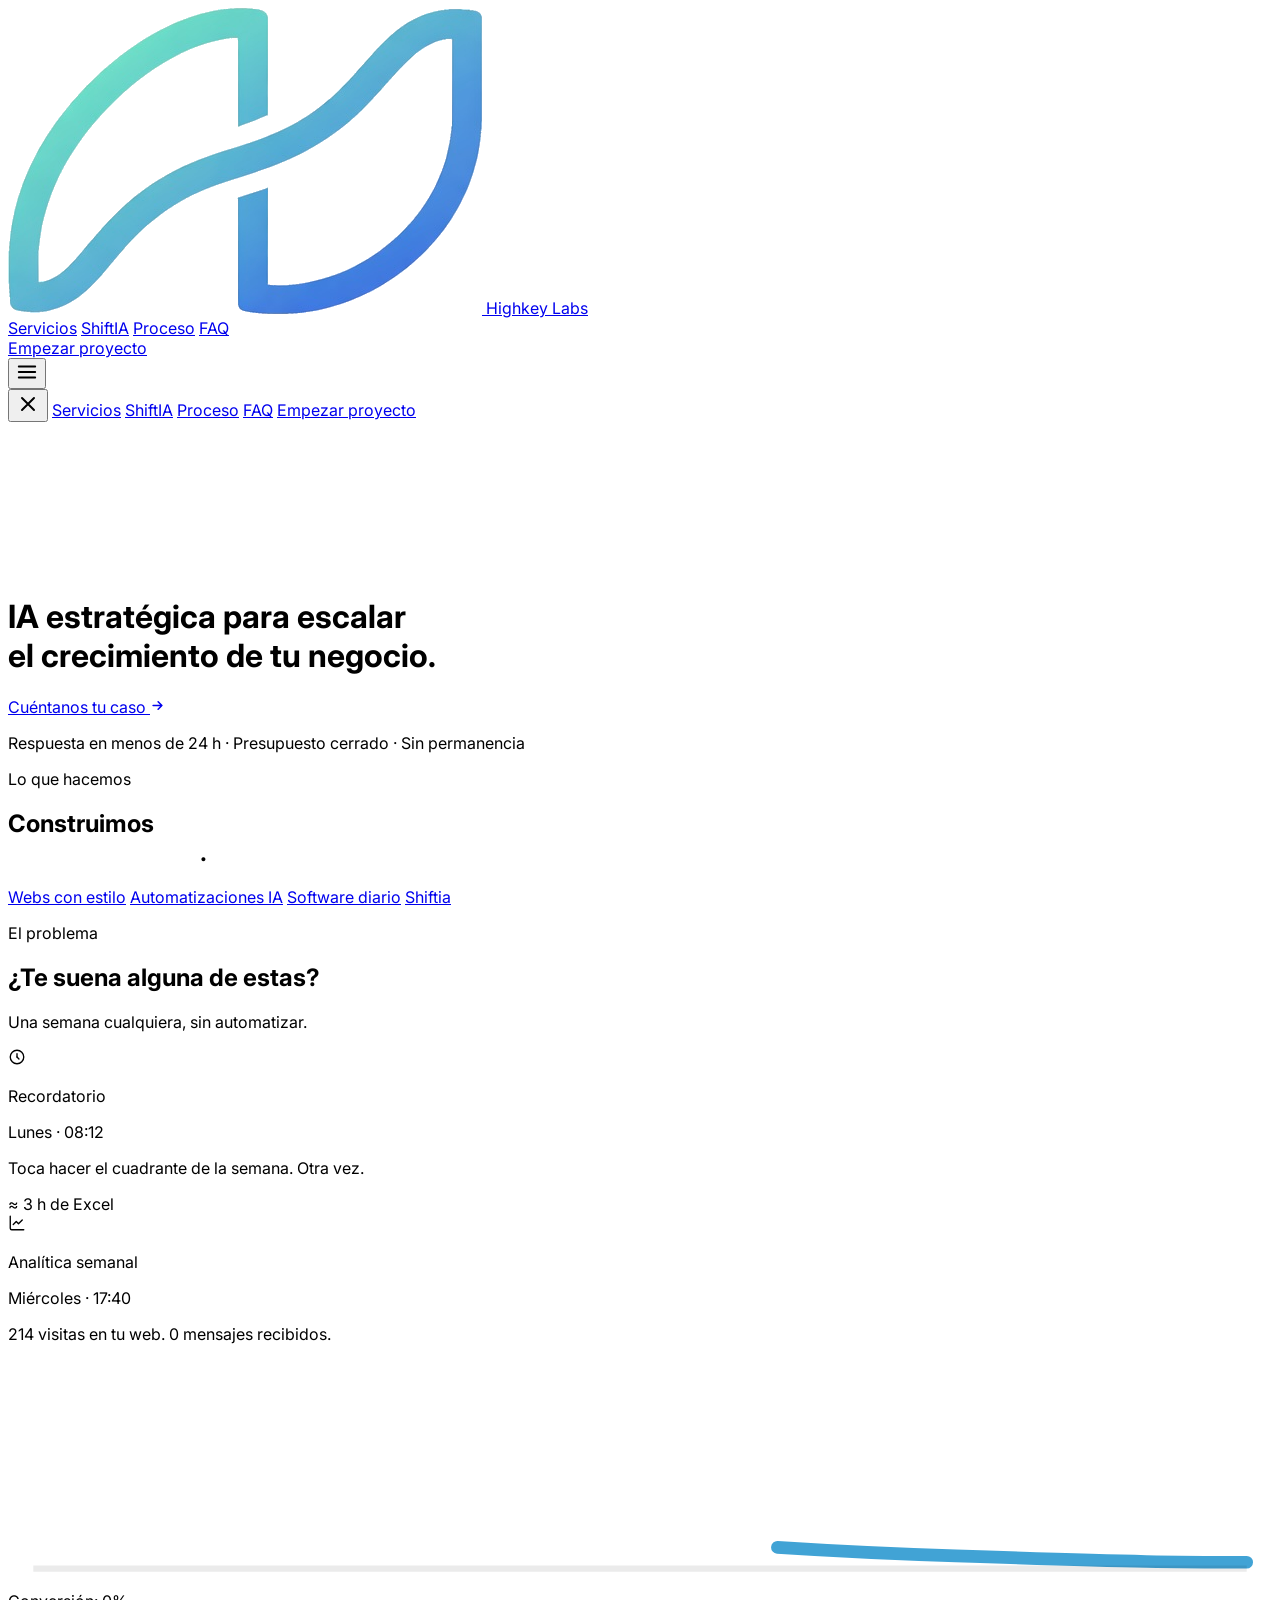
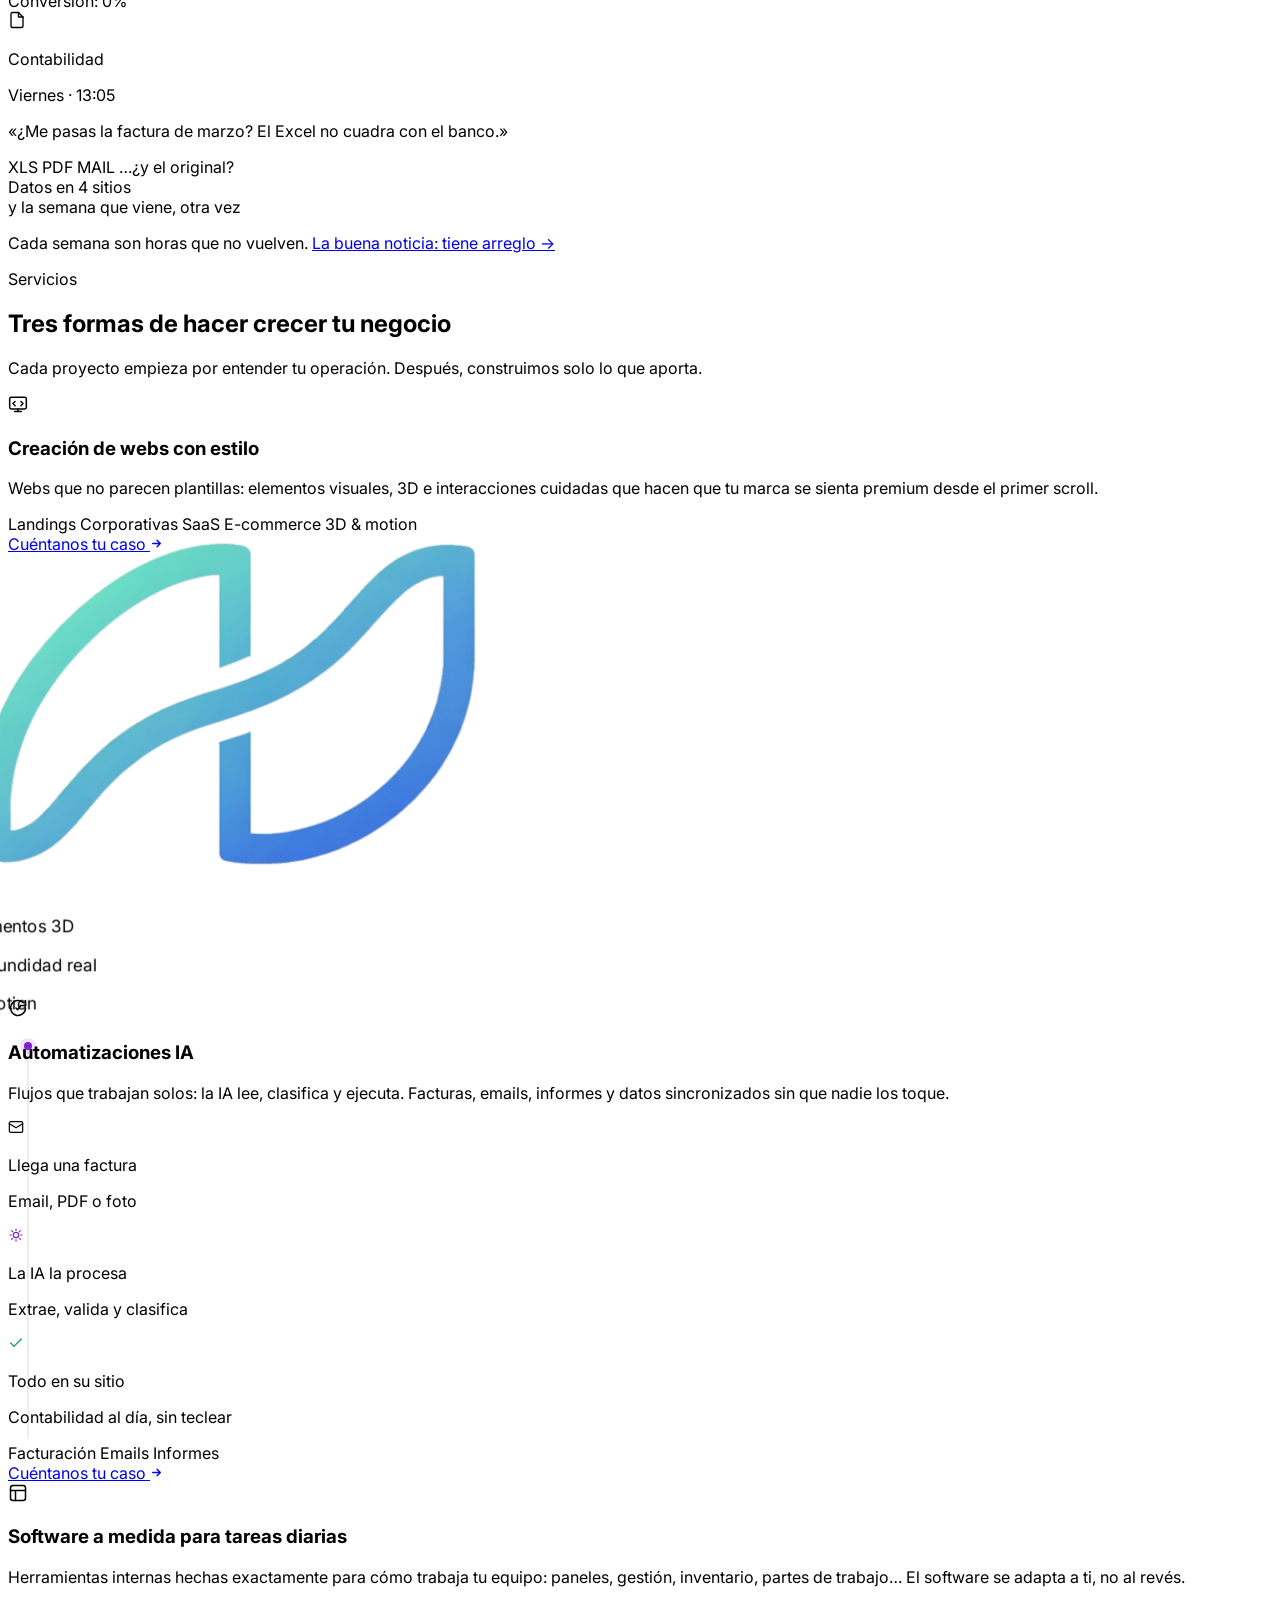
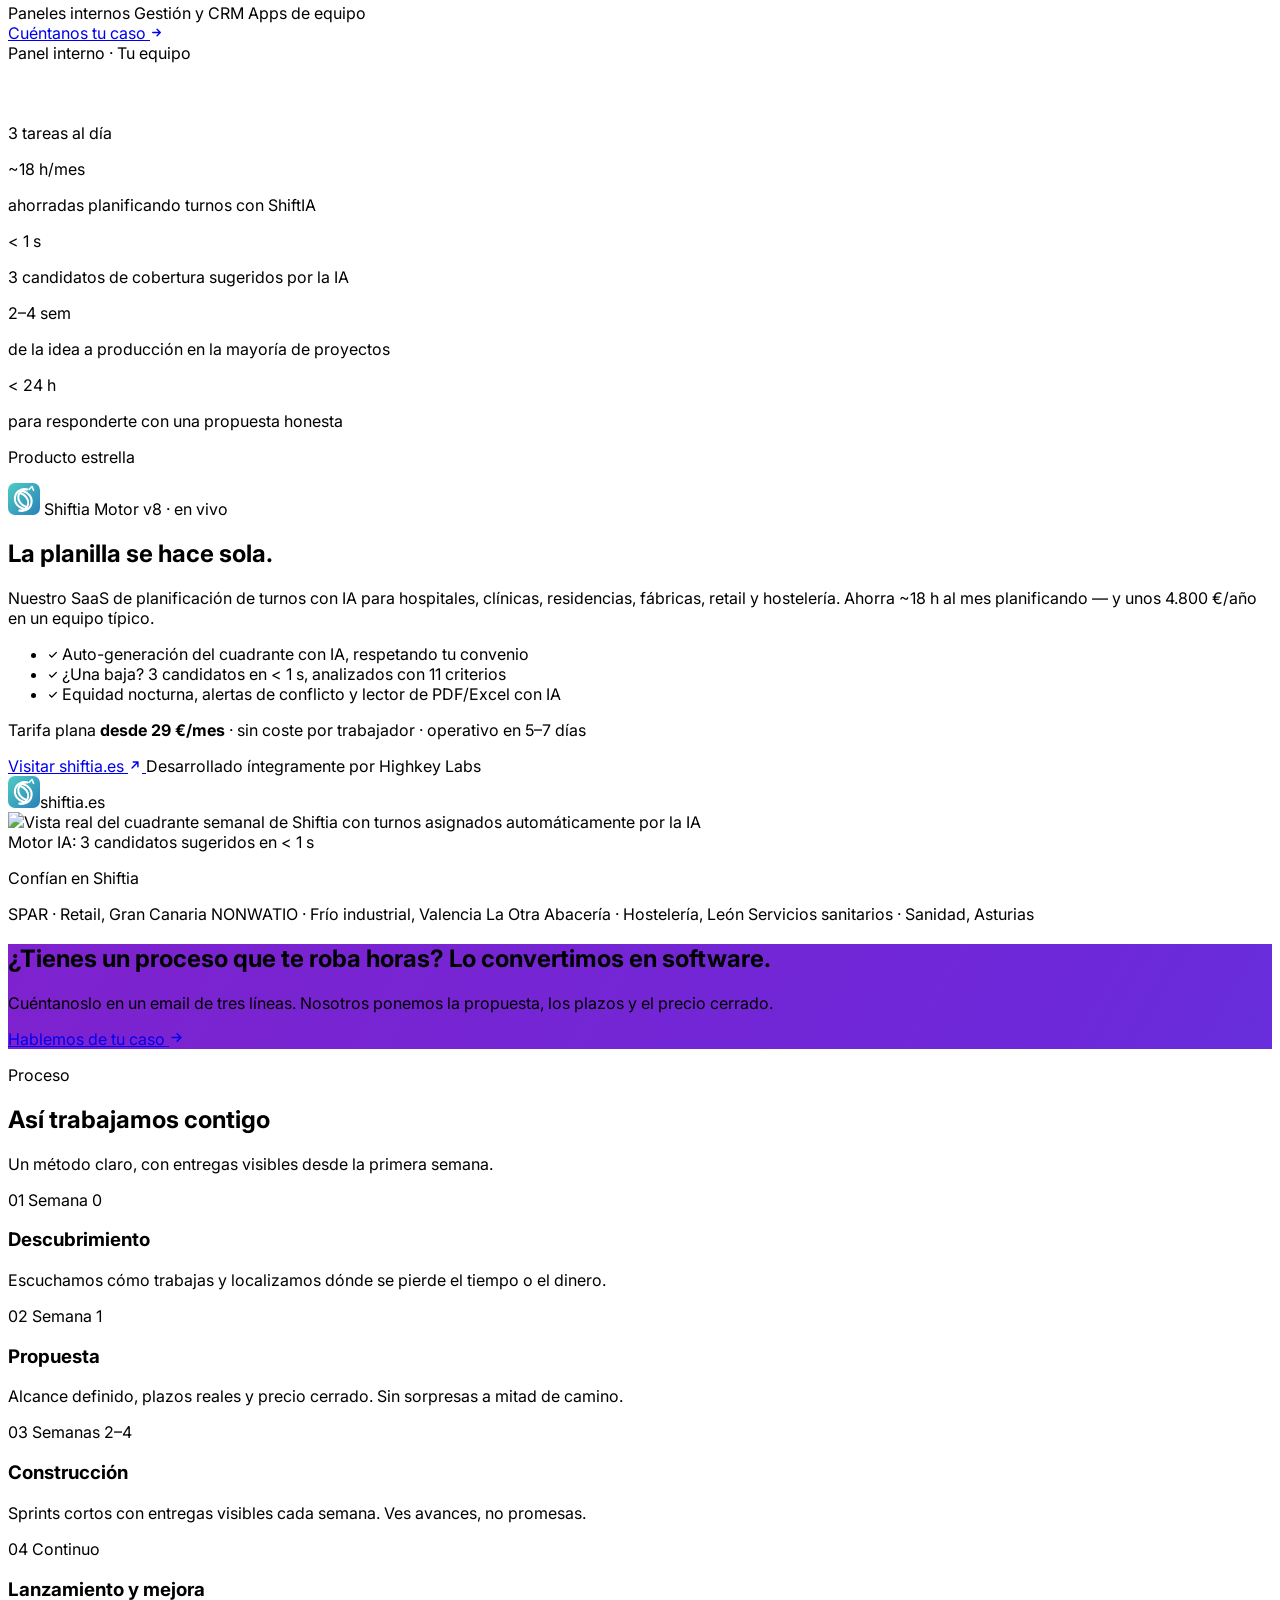
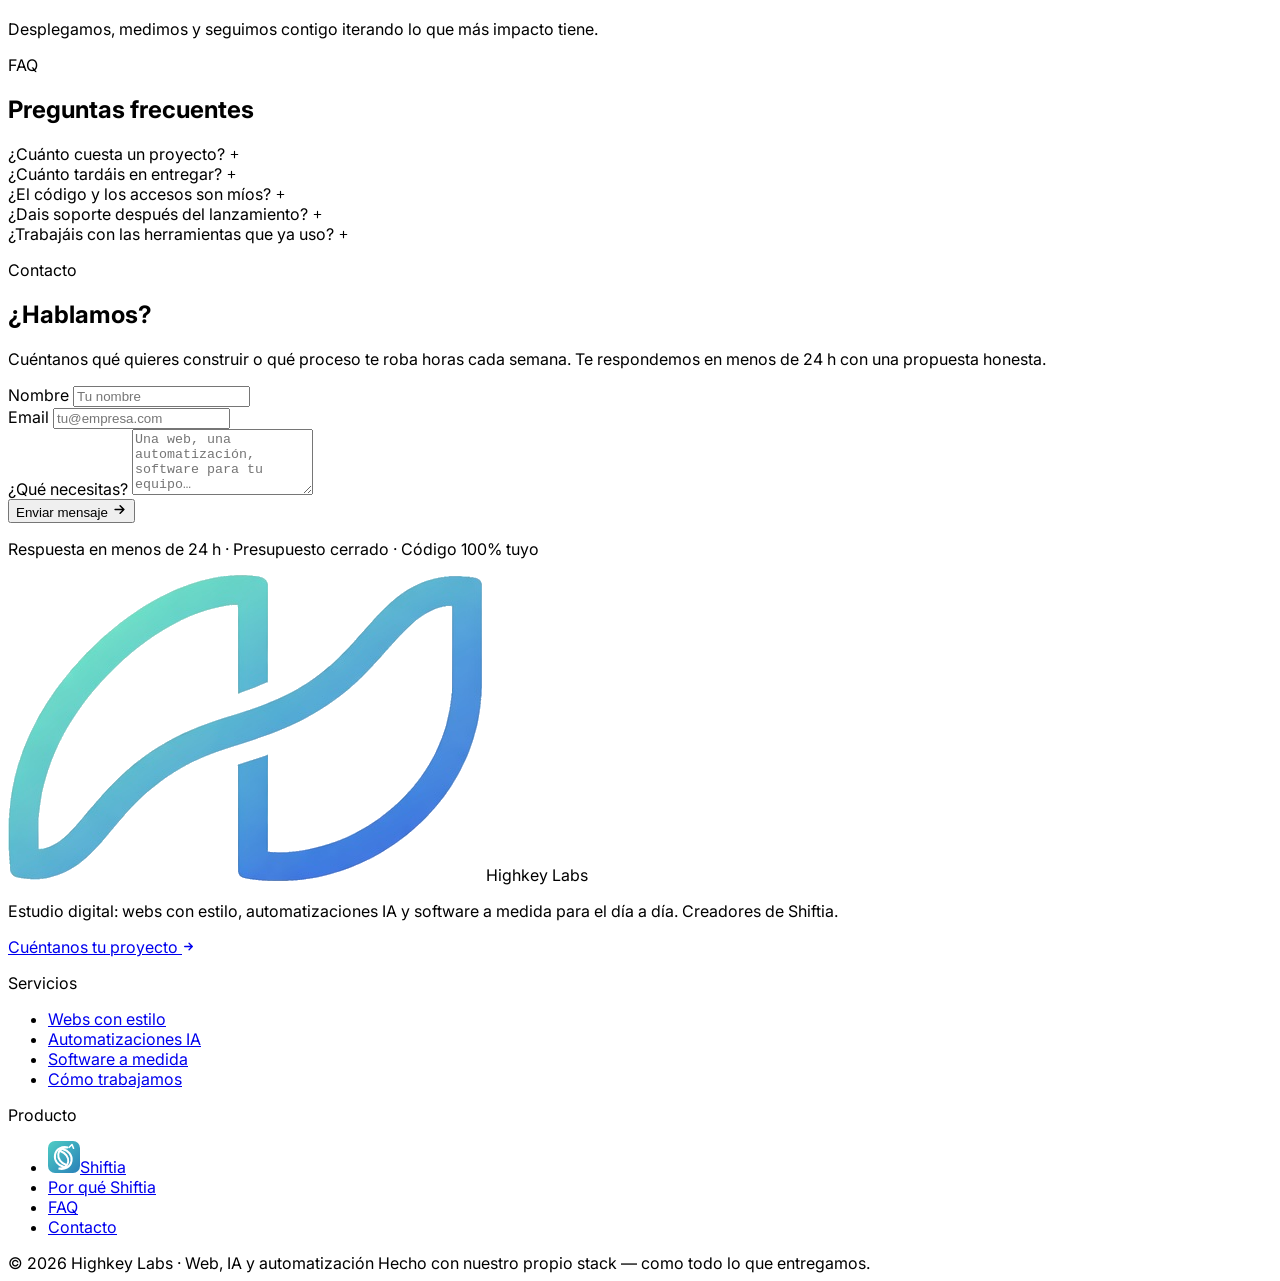
==== index.html @ 14f5a527 "Web Highkey Labs v1 — landing + deploy Railway" ====
<!DOCTYPE html>
<html lang="es" class="scroll-smooth">
<head>
<meta charset="UTF-8">
<meta name="viewport" content="width=device-width, initial-scale=1.0">
<title>Highkey Labs — IA estratégica para escalar tu negocio</title>
<meta name="description" content="Highkey Labs construye webs a medida, soluciones de IA y automatizaciones. Creadores de ShiftIA, planificación de turnos con IA.">
<meta property="og:title" content="Highkey Labs — IA estratégica para escalar tu negocio">
<meta property="og:description" content="Webs a medida, soluciones de IA y automatizaciones que devuelven horas a tu equipo. Creadores de ShiftIA.">
<meta property="og:type" content="website">
<meta property="og:locale" content="es_ES">
<link rel="icon" type="image/png" href="logo.png">
<link rel="preconnect" href="https://fonts.googleapis.com">
<link rel="preconnect" href="https://fonts.gstatic.com" crossorigin>
<link href="https://fonts.googleapis.com/css2?family=Inter:wght@300;400;500;600;700&display=swap" rel="stylesheet">
<script src="https://cdn.tailwindcss.com"></script>
<style>
body { font-family: 'Inter', sans-serif; }

/* Fase 4 — animaciones de carga */
@keyframes fadeUp {
  from { opacity: 0; transform: translateY(20px); }
  to { opacity: 1; transform: translateY(0); }
}
.animate-on-load {
  animation: fadeUp 0.8s cubic-bezier(0.16, 1, 0.3, 1) forwards;
  opacity: 0;
  transform: translateY(20px);
}
.delay-100 { animation-delay: 100ms; }
.delay-200 { animation-delay: 200ms; }
.delay-300 { animation-delay: 300ms; }
.delay-400 { animation-delay: 400ms; }
.delay-500 { animation-delay: 500ms; }
.delay-600 { animation-delay: 600ms; }

/* Reveal on scroll para secciones inferiores */
.reveal {
  opacity: 0;
  transform: translateY(20px);
  transition: opacity 0.7s cubic-bezier(0.16, 1, 0.3, 1), transform 0.7s cubic-bezier(0.16, 1, 0.3, 1);
}
.reveal.visible { opacity: 1; transform: translateY(0); }
.rd-1 { transition-delay: 90ms; }
.rd-2 { transition-delay: 180ms; }
.rd-3 { transition-delay: 270ms; }

/* Nav fija: fondo al hacer scroll */
#topNav { transition: background-color .3s ease, padding .3s ease, box-shadow .3s ease, backdrop-filter .3s ease; }
#topNav.nav-scrolled {
  background: rgba(238,238,238,0.86);
  backdrop-filter: blur(12px);
  -webkit-backdrop-filter: blur(12px);
  padding-top: 14px;
  padding-bottom: 14px;
  box-shadow: 0 1px 0 rgba(0,0,0,0.06);
}

/* Sección de dolores: escena viva */
.reveal.spring { transform: translateY(28px) scale(0.96); transition-timing-function: cubic-bezier(0.34, 1.56, 0.64, 1); }
.reveal.spring.visible { transform: none; }
.clock-hand { transform-box: fill-box; transform-origin: 50% 100%; animation: clockHand 6s linear infinite; }
@keyframes clockHand { to { transform: rotate(360deg); } }
.chart-line { stroke-dasharray: 120; stroke-dashoffset: 120; animation: chartDraw 4s ease-out infinite; }
@keyframes chartDraw { 0% { stroke-dashoffset: 120; } 55% { stroke-dashoffset: 0; } 100% { stroke-dashoffset: 0; } }
.doc-wobble { animation: wobble 2.6s ease-in-out infinite; }
.doc-wobble.d2 { animation-duration: 3.2s; animation-delay: .4s; }
.doc-wobble.d3 { animation-duration: 2.9s; animation-delay: .8s; }
@keyframes wobble { 0%, 100% { transform: rotate(-4deg) translateY(0); } 50% { transform: rotate(4deg) translateY(-2px); } }
.typing-dot { animation: dotBounce 1.3s ease-in-out infinite; }
.typing-dot.t2 { animation-delay: .15s; }
.typing-dot.t3 { animation-delay: .3s; }
@keyframes dotBounce { 0%, 60%, 100% { transform: translateY(0); opacity: .35; } 30% { transform: translateY(-4px); opacity: 1; } }

/* Barra de progreso de scroll */
#progressBar {
  position: fixed; top: 0; left: 0; right: 0; height: 3px; z-index: 60;
  background: linear-gradient(90deg, #7e22ce, #6366f1);
  transform-origin: left; transform: scaleX(0);
}

/* Palabra rotatoria del strip de oferta */
.rot-word {
  display: inline-block;
  background: linear-gradient(100deg, #7e22ce, #6366f1);
  -webkit-background-clip: text; background-clip: text; color: transparent;
  transition: transform .35s cubic-bezier(0.16, 1, 0.3, 1), opacity .35s ease;
}
.rot-word.out { transform: translateY(14px); opacity: 0; }

/* Glow que sigue al cursor en el hero */
#heroGlow {
  position: absolute; width: 480px; height: 480px; border-radius: 9999px;
  background: radial-gradient(circle, rgba(126,34,206,0.12), transparent 60%);
  pointer-events: none; filter: blur(40px);
  transform: translate(-50%, -50%); left: 50%; top: 40%;
  transition: opacity .4s ease; opacity: 0;
}

/* Borde glow en hover para tarjetas bento */
.glow-card { position: relative; }
.glow-card::before {
  content: ""; position: absolute; inset: -1px; border-radius: inherit; padding: 1px;
  background: linear-gradient(135deg, rgba(126,34,206,0.5), transparent 38%, transparent 62%, rgba(99,102,241,0.5));
  -webkit-mask: linear-gradient(#fff 0 0) content-box, linear-gradient(#fff 0 0);
  -webkit-mask-composite: xor; mask-composite: exclude;
  opacity: 0; transition: opacity .4s ease; pointer-events: none;
}
.glow-card:hover::before { opacity: 1; }

/* Banda CTA con gradiente animado */
.grad-band {
  background: linear-gradient(120deg, #7e22ce, #6d28d9, #4f46e5, #7e22ce);
  background-size: 250% 250%;
  animation: gradShift 9s ease infinite;
}
@keyframes gradShift {
  0% { background-position: 0% 50%; }
  50% { background-position: 100% 50%; }
  100% { background-position: 0% 50%; }
}

/* Mockup 3D con tilt (servicio webs) */
.tilt { perspective: 900px; }
.tilt-inner {
  transform-style: preserve-3d;
  transition: transform .3s cubic-bezier(0.16, 1, 0.3, 1);
  will-change: transform;
}
.tz-20 { transform: translateZ(20px); }
.tz-40 { transform: translateZ(40px); }
.tz-60 { transform: translateZ(60px); }

/* Flujo de automatización animado */
.flow-rail { position: absolute; left: 19px; top: 44px; bottom: 44px; width: 2px; background: rgba(0,0,0,0.07); }
.flow-dot {
  position: absolute; left: -3px; width: 8px; height: 8px; border-radius: 9999px;
  background: #7e22ce; box-shadow: 0 0 0 4px rgba(126,34,206,0.12);
  animation: flowMove 3.2s cubic-bezier(0.4, 0, 0.2, 1) infinite;
}
@keyframes flowMove {
  0% { top: 0; opacity: 0; }
  12% { opacity: 1; }
  88% { opacity: 1; }
  100% { top: calc(100% - 8px); opacity: 0; }
}

/* Ticks animados de la mini-app (software a medida) */
@keyframes tickPop {
  0%, 55% { transform: scale(0); opacity: 0; }
  70% { transform: scale(1.25); opacity: 1; }
  85%, 100% { transform: scale(1); opacity: 1; }
}
.tick-anim { animation: tickPop 4s ease infinite; }
.tick-anim.t2 { animation-delay: .9s; }
.tick-anim.t3 { animation-delay: 1.8s; }

/* FAQ */
summary { list-style: none; cursor: pointer; }
summary::-webkit-details-marker { display: none; }
details[open] .faq-icon { transform: rotate(45deg); }
.faq-icon { transition: transform .3s cubic-bezier(0.16, 1, 0.3, 1); }

@media (prefers-reduced-motion: reduce) {
  .animate-on-load { animation: none; opacity: 1; transform: none; }
  .reveal { opacity: 1; transform: none; transition: none; }
  .clock-hand, .chart-line, .doc-wobble, .typing-dot { animation: none; }
  .chart-line { stroke-dashoffset: 0; }
  .flow-dot { animation: none; opacity: 0; }
  .tick-anim { animation: none; transform: scale(1); opacity: 1; }
  .tilt-inner { transform: none !important; }
  .grad-band { animation: none; }
  .rot-word { transition: none; }
  #heroGlow { display: none; }
  html { scroll-behavior: auto; }
}
</style>
<noscript><style>.animate-on-load, .reveal { opacity: 1; transform: none; animation: none; }</style></noscript>
</head>
<body class="bg-[#eeeeee] text-black antialiased">

<div id="progressBar" aria-hidden="true"></div>

<!-- ===== NAV FIJA ===== -->
<nav id="topNav" class="fixed top-0 left-0 right-0 z-50 pt-6 pb-4 px-6 lg:px-12 flex items-center justify-between animate-on-load delay-100" aria-label="Navegación principal">
  <a href="#" class="flex items-center gap-2.5" aria-label="Highkey Labs — inicio">
    <img src="logo.png" alt="Logo de Highkey Labs" class="h-7 w-auto">
    <span class="text-[15px] font-semibold tracking-tight">Highkey Labs</span>
  </a>
  <div class="hidden md:flex items-center gap-8">
    <a href="#servicios" class="text-[13px] font-medium tracking-wide text-black/70 hover:text-black transition-colors">Servicios</a>
    <a href="#shiftia" class="text-[13px] font-medium tracking-wide text-black/70 hover:text-black transition-colors">ShiftIA</a>
    <a href="#proceso" class="text-[13px] font-medium tracking-wide text-black/70 hover:text-black transition-colors">Proceso</a>
    <a href="#faq" class="text-[13px] font-medium tracking-wide text-black/70 hover:text-black transition-colors">FAQ</a>
  </div>
  <div class="hidden md:flex items-center">
    <a href="#contacto" class="bg-black text-white px-6 py-2.5 rounded-full text-[13px] font-semibold hover:bg-black/85 transition-colors">Empezar proyecto</a>
  </div>
  <button id="menuBtn" class="md:hidden p-2" aria-label="Abrir menú" aria-expanded="false">
    <svg width="22" height="22" viewBox="0 0 24 24" fill="none" stroke="currentColor" stroke-width="2" stroke-linecap="round" aria-hidden="true"><path d="M3 6h18M3 12h18M3 18h18"/></svg>
  </button>
</nav>

<!-- Menú móvil -->
<div id="mobileMenu" class="fixed inset-0 bg-[#eeeeee]/95 backdrop-blur-xl z-[100] hidden flex-col items-center justify-center gap-8">
  <button id="closeBtn" class="absolute top-6 right-6 p-2" aria-label="Cerrar menú">
    <svg width="24" height="24" viewBox="0 0 24 24" fill="none" stroke="currentColor" stroke-width="2" stroke-linecap="round" aria-hidden="true"><path d="M6 6l12 12M18 6 6 18"/></svg>
  </button>
  <a href="#servicios" class="text-2xl font-medium">Servicios</a>
  <a href="#shiftia" class="text-2xl font-medium">ShiftIA</a>
  <a href="#proceso" class="text-2xl font-medium">Proceso</a>
  <a href="#faq" class="text-2xl font-medium">FAQ</a>
  <a href="#contacto" class="bg-black text-white px-8 py-3 rounded-full text-[15px] font-semibold mt-4">Empezar proyecto</a>
</div>

<!-- ===== HERO (según prompt) ===== -->
<div id="hero" class="relative min-h-screen flex flex-col w-full overflow-hidden bg-[#eeeeee] text-black">

  <!-- Vídeo de fondo -->
  <div class="absolute inset-0 flex items-center justify-center pointer-events-none z-0" aria-hidden="true">
    <div class="relative w-[150%] aspect-square max-w-[800px] md:w-[800px] md:h-[800px] flex-shrink-0">
      <video autoplay loop muted playsinline class="w-full h-full object-cover">
        <source src="https://cdn.sceneai.art/Hero%20Section%20Video/c653421c-6cd9-472a-811a-b833dd320372.mp4" type="video/mp4">
      </video>
    </div>
  </div>
  <div id="heroGlow" class="z-[5]" aria-hidden="true"></div>

  <!-- Contenido del hero alineado abajo -->
  <div class="relative z-10 flex-1 flex flex-col items-center justify-end px-6 text-center pb-4 md:pb-8 pt-24 mt-auto">

    <h1 class="animate-on-load delay-300 text-[36px] md:text-[44px] lg:text-[56px] font-medium leading-[1.1] tracking-[-0.02em] max-w-[800px]">
      IA estratégica para escalar<br class="hidden md:block"> el crecimiento de tu negocio.
    </h1>

    <a href="#contacto" class="animate-on-load delay-500 group mt-10 bg-[#7e22ce] hover:bg-[#6b21a8] text-white border border-transparent pl-6 pr-2 py-2 rounded-full font-medium text-[15px] flex items-center gap-4 shadow-xl hover:shadow-2xl transition-all duration-300">
      Cuéntanos tu caso
      <span class="w-8 h-8 rounded-full bg-white text-[#7e22ce] flex items-center justify-center">
        <svg width="15" height="15" viewBox="0 0 24 24" fill="none" stroke="currentColor" stroke-width="2.5" stroke-linecap="round" stroke-linejoin="round" class="transition-transform duration-300 group-hover:translate-x-0.5" aria-hidden="true"><path d="M5 12h14M13 6l6 6-6 6"/></svg>
      </span>
    </a>

    <p class="animate-on-load delay-600 text-[12px] text-black/45 mt-5 tracking-wide">Respuesta en menos de 24 h · Presupuesto cerrado · Sin permanencia</p>
  </div>
</div>

<!-- ===== OFERTA (rotador) ===== -->
<section id="oferta" class="bg-white pt-20 pb-16 px-6 text-center overflow-hidden">
  <div class="max-w-4xl mx-auto reveal">
    <p class="text-[11px] uppercase tracking-[0.2em] text-black/40 font-semibold mb-6">Lo que hacemos</p>
    <h2 class="text-[34px] md:text-[52px] font-medium leading-[1.08] tracking-[-0.02em]">
      Construimos<br>
      <span id="rotWord" class="rot-word">webs novedosas</span><span class="text-black/30">.</span>
    </h2>
    <div class="flex flex-wrap justify-center gap-2.5 mt-9">
      <a href="#webs" class="border border-black/10 rounded-full px-4 py-2 text-[13px] font-medium text-black/60 hover:border-[#7e22ce]/40 hover:text-[#7e22ce] transition-colors">Webs con estilo</a>
      <a href="#automatizaciones" class="border border-black/10 rounded-full px-4 py-2 text-[13px] font-medium text-black/60 hover:border-[#7e22ce]/40 hover:text-[#7e22ce] transition-colors">Automatizaciones IA</a>
      <a href="#software" class="border border-black/10 rounded-full px-4 py-2 text-[13px] font-medium text-black/60 hover:border-[#7e22ce]/40 hover:text-[#7e22ce] transition-colors">Software diario</a>
      <a href="#shiftia" class="border border-black/10 rounded-full px-4 py-2 text-[13px] font-medium text-black/60 hover:border-[#7e22ce]/40 hover:text-[#7e22ce] transition-colors">Shiftia</a>
    </div>
  </div>
</section>

<!-- ===== PROBLEMA (PAS) ===== -->
<section id="problema" class="bg-white pt-20 pb-24 px-6 scroll-mt-24">
  <div class="max-w-6xl mx-auto">
    <div class="max-w-xl mb-12 reveal">
      <p class="text-[11px] uppercase tracking-[0.2em] text-black/40 font-semibold mb-4">El problema</p>
      <h2 class="text-[28px] md:text-[40px] font-medium leading-[1.1] tracking-[-0.02em] mb-3">¿Te suena alguna de estas?</h2>
      <p class="text-black/50 text-[15px] font-light">Una semana cualquiera, sin automatizar.</p>
    </div>
    <div class="grid md:grid-cols-3 gap-5 mb-8">

      <!-- Notificación 1: el cuadrante -->
      <div class="reveal spring bg-white border border-black/10 rounded-[18px] shadow-md p-5 hover:shadow-lg transition-shadow">
        <div class="flex items-center gap-3 mb-4">
          <span class="w-9 h-9 rounded-xl bg-amber-100 text-amber-600 flex items-center justify-center flex-shrink-0" aria-hidden="true">
            <svg width="18" height="18" viewBox="0 0 24 24" fill="none" stroke="currentColor" stroke-width="1.8" stroke-linecap="round"><circle cx="12" cy="12" r="9"/><g class="clock-hand"><path d="M12 12V7.5"/></g><path d="M12 12l2.6 2.6"/></svg>
          </span>
          <div class="flex-1 min-w-0">
            <p class="text-[12px] font-bold leading-tight">Recordatorio</p>
            <p class="text-[10px] text-black/40 uppercase tracking-wider">Lunes · 08:12</p>
          </div>
          <span class="w-2 h-2 rounded-full bg-amber-400 animate-pulse flex-shrink-0" aria-hidden="true"></span>
        </div>
        <p class="text-[14px] leading-relaxed text-black/75 mb-4">Toca hacer el cuadrante de la semana. Otra vez.</p>
        <span class="inline-flex items-center gap-1.5 bg-amber-50 border border-amber-200 text-amber-700 rounded-full px-3 py-1 text-[11px] font-semibold">≈ 3 h de Excel</span>
      </div>

      <!-- Notificación 2: la web muda -->
      <div class="reveal spring rd-1 bg-white border border-black/10 rounded-[18px] shadow-md p-5 hover:shadow-lg transition-shadow">
        <div class="flex items-center gap-3 mb-4">
          <span class="w-9 h-9 rounded-xl bg-sky-100 text-sky-600 flex items-center justify-center flex-shrink-0" aria-hidden="true">
            <svg width="18" height="18" viewBox="0 0 24 24" fill="none" stroke="currentColor" stroke-width="1.8" stroke-linecap="round" stroke-linejoin="round"><path d="M3 3v16a2 2 0 0 0 2 2h16"/><path d="M7 14l4-4 3 3 5-5"/></svg>
          </span>
          <div class="flex-1 min-w-0">
            <p class="text-[12px] font-bold leading-tight">Analítica semanal</p>
            <p class="text-[10px] text-black/40 uppercase tracking-wider">Miércoles · 17:40</p>
          </div>
          <span class="w-2 h-2 rounded-full bg-sky-400 animate-pulse flex-shrink-0" aria-hidden="true"></span>
        </div>
        <p class="text-[14px] leading-relaxed text-black/75 mb-3">214 visitas en tu web. 0 mensajes recibidos.</p>
        <svg viewBox="0 0 200 36" class="w-full h-9 mb-3" aria-hidden="true">
          <path class="chart-line" d="M4 10 C 30 8, 45 20, 70 24 S 120 30, 150 31 S 185 32, 196 32" fill="none" stroke="#0284c7" stroke-width="2" stroke-linecap="round" opacity="0.75"/>
          <line x1="4" y1="33" x2="196" y2="33" stroke="rgba(0,0,0,0.08)" stroke-width="1"/>
        </svg>
        <span class="inline-flex items-center gap-1.5 bg-sky-50 border border-sky-200 text-sky-700 rounded-full px-3 py-1 text-[11px] font-semibold">Conversión: 0%</span>
      </div>

      <!-- Notificación 3: los datos sueltos -->
      <div class="reveal spring rd-2 bg-white border border-black/10 rounded-[18px] shadow-md p-5 hover:shadow-lg transition-shadow">
        <div class="flex items-center gap-3 mb-4">
          <span class="w-9 h-9 rounded-xl bg-rose-100 text-rose-500 flex items-center justify-center flex-shrink-0" aria-hidden="true">
            <svg width="18" height="18" viewBox="0 0 24 24" fill="none" stroke="currentColor" stroke-width="1.8" stroke-linecap="round" stroke-linejoin="round"><path d="M14 2H6a2 2 0 0 0-2 2v16a2 2 0 0 0 2 2h12a2 2 0 0 0 2-2V8z"/><path d="M14 2v6h6"/></svg>
          </span>
          <div class="flex-1 min-w-0">
            <p class="text-[12px] font-bold leading-tight">Contabilidad</p>
            <p class="text-[10px] text-black/40 uppercase tracking-wider">Viernes · 13:05</p>
          </div>
          <span class="w-2 h-2 rounded-full bg-rose-400 animate-pulse flex-shrink-0" aria-hidden="true"></span>
        </div>
        <p class="text-[14px] leading-relaxed text-black/75 mb-4">«¿Me pasas la factura de marzo? El Excel no cuadra con el banco.»</p>
        <div class="flex items-center gap-2.5 mb-4" aria-hidden="true">
          <span class="doc-wobble inline-flex w-8 h-9 rounded-md bg-[#fafafa] border border-black/10 items-center justify-center text-[8px] font-bold text-black/40">XLS</span>
          <span class="doc-wobble d2 inline-flex w-8 h-9 rounded-md bg-[#fafafa] border border-black/10 items-center justify-center text-[8px] font-bold text-black/40">PDF</span>
          <span class="doc-wobble d3 inline-flex w-8 h-9 rounded-md bg-[#fafafa] border border-black/10 items-center justify-center text-[8px] font-bold text-black/40">MAIL</span>
          <span class="text-[11px] text-black/35 ml-1">…¿y el original?</span>
        </div>
        <span class="inline-flex items-center gap-1.5 bg-rose-50 border border-rose-200 text-rose-600 rounded-full px-3 py-1 text-[11px] font-semibold">Datos en 4 sitios</span>
      </div>
    </div>

    <!-- Typing + resolución -->
    <div class="reveal spring rd-3 flex flex-wrap items-center gap-4">
      <span class="inline-flex items-center gap-1.5 bg-white border border-black/10 rounded-full px-4 py-2.5 shadow-sm" aria-label="Y la semana siguiente, otra vez">
        <span class="typing-dot w-1.5 h-1.5 rounded-full bg-black/50" aria-hidden="true"></span>
        <span class="typing-dot t2 w-1.5 h-1.5 rounded-full bg-black/50" aria-hidden="true"></span>
        <span class="typing-dot t3 w-1.5 h-1.5 rounded-full bg-black/50" aria-hidden="true"></span>
        <span class="text-[12px] text-black/50 ml-1.5">y la semana que viene, otra vez</span>
      </span>
      <p class="text-[16px] text-black/70">Cada semana son horas que no vuelven. <a href="#contacto" class="text-[#7e22ce] font-medium hover:underline">La buena noticia: tiene arreglo →</a></p>
    </div>
  </div>
</section>

<!-- ===== SERVICIOS ===== -->
<section id="servicios" class="bg-[#eeeeee] py-24 md:py-28 px-6 scroll-mt-24">
  <div class="max-w-6xl mx-auto">
    <div class="max-w-xl mb-14 reveal">
      <p class="text-[11px] uppercase tracking-[0.2em] text-black/40 font-semibold mb-4">Servicios</p>
      <h2 class="text-[28px] md:text-[40px] font-medium leading-[1.1] tracking-[-0.02em] mb-4">Tres formas de hacer crecer tu negocio</h2>
      <p class="text-black/60 text-[16px] font-light">Cada proyecto empieza por entender tu operación. Después, construimos solo lo que aporta.</p>
    </div>
    <div class="grid lg:grid-cols-3 gap-5">

      <!-- Servicio 1: Creación de webs con estilo (destacado, 3D) -->
      <article id="webs" class="reveal glow-card scroll-mt-28 lg:col-span-2 bg-white border border-black/5 rounded-[24px] p-8 md:p-10 hover:shadow-lg transition-all duration-300 overflow-hidden">
        <div class="grid md:grid-cols-2 gap-10 items-center">
          <div class="flex flex-col">
            <div class="w-11 h-11 rounded-full bg-[#7e22ce]/5 text-[#7e22ce] flex items-center justify-center mb-6" aria-hidden="true">
              <svg width="20" height="20" viewBox="0 0 24 24" fill="none" stroke="currentColor" stroke-width="1.8" stroke-linecap="round" stroke-linejoin="round"><rect x="2" y="4" width="20" height="14" rx="2"/><path d="M8 21h8M12 18v3M8.5 9l-2.5 2.5L8.5 14M15.5 9l2.5 2.5-2.5 2.5"/></svg>
            </div>
            <h3 class="text-[19px] font-semibold mb-3">Creación de webs con estilo</h3>
            <p class="text-black/60 text-[14px] font-light leading-relaxed mb-6">Webs que no parecen plantillas: elementos visuales, 3D e interacciones cuidadas que hacen que tu marca se sienta premium desde el primer scroll.</p>
            <div class="flex flex-wrap gap-2 mb-7">
              <span class="border border-black/10 rounded-full px-3.5 py-1.5 text-[12px] font-medium text-black/55">Landings</span>
              <span class="border border-black/10 rounded-full px-3.5 py-1.5 text-[12px] font-medium text-black/55">Corporativas</span>
              <span class="border border-black/10 rounded-full px-3.5 py-1.5 text-[12px] font-medium text-black/55">SaaS</span>
              <span class="border border-black/10 rounded-full px-3.5 py-1.5 text-[12px] font-medium text-black/55">E-commerce</span>
              <span class="border border-[#7e22ce]/25 bg-[#7e22ce]/5 rounded-full px-3.5 py-1.5 text-[12px] font-medium text-[#7e22ce]">3D &amp; motion</span>
            </div>
            <a href="#contacto" class="mt-auto inline-flex items-center gap-2 text-[13px] font-semibold text-[#7e22ce] hover:gap-3 transition-all">
              Cuéntanos tu caso
              <svg width="13" height="13" viewBox="0 0 24 24" fill="none" stroke="currentColor" stroke-width="2.5" stroke-linecap="round" stroke-linejoin="round" aria-hidden="true"><path d="M5 12h14M13 6l6 6-6 6"/></svg>
            </a>
          </div>

          <!-- Composición 3D con tilt -->
          <div class="tilt relative h-[280px] md:h-[320px] select-none" data-tilt aria-hidden="true">
            <div class="tilt-inner absolute inset-0">
              <!-- Blob de fondo -->
              <div class="absolute inset-6 rounded-full bg-gradient-to-br from-[#7e22ce]/15 via-[#6366f1]/10 to-transparent blur-2xl"></div>
              <!-- Ventana trasera -->
              <div class="absolute top-10 right-2 w-[78%] h-[210px] bg-white border border-black/10 rounded-2xl shadow-lg rotate-[5deg] opacity-70">
                <div class="flex items-center gap-1.5 px-4 py-2.5 border-b border-black/5">
                  <span class="w-2 h-2 rounded-full bg-black/10"></span><span class="w-2 h-2 rounded-full bg-black/10"></span><span class="w-2 h-2 rounded-full bg-black/10"></span>
                </div>
                <div class="p-4 space-y-2.5">
                  <div class="h-2.5 w-3/5 rounded bg-black/10"></div>
                  <div class="h-2.5 w-4/5 rounded bg-black/5"></div>
                  <div class="h-16 rounded-lg bg-gradient-to-r from-black/5 to-transparent"></div>
                </div>
              </div>
              <!-- Ventana principal -->
              <div class="tz-40 absolute top-2 left-0 w-[82%] h-[230px] bg-white border border-black/10 rounded-2xl shadow-2xl -rotate-[4deg] overflow-hidden">
                <div class="flex items-center gap-1.5 px-4 py-2.5 border-b border-black/5 bg-[#fafafa]">
                  <span class="w-2 h-2 rounded-full bg-[#ff5f57]"></span><span class="w-2 h-2 rounded-full bg-[#febc2e]"></span><span class="w-2 h-2 rounded-full bg-[#28c840]"></span>
                </div>
                <div class="p-5">
                  <div class="flex items-center justify-between mb-4">
                    <img src="logo.png" alt="" class="h-4 w-auto">
                    <span class="h-5 w-16 rounded-full bg-[#7e22ce]"></span>
                  </div>
                  <div class="h-3.5 w-4/5 rounded bg-black/80 mb-2"></div>
                  <div class="h-3.5 w-3/5 rounded bg-black/80 mb-3"></div>
                  <div class="h-2 w-2/3 rounded bg-black/15 mb-4"></div>
                  <div class="flex gap-2">
                    <span class="h-7 w-20 rounded-full bg-gradient-to-r from-[#7e22ce] to-[#6366f1]"></span>
                    <span class="h-7 w-20 rounded-full border border-black/15"></span>
                  </div>
                </div>
              </div>
              <!-- Insignias flotantes -->
              <div class="tz-60 absolute -bottom-1 left-8 bg-white border border-black/10 shadow-xl rounded-2xl px-4 py-3 flex items-center gap-3">
                <svg width="22" height="22" viewBox="0 0 24 24" fill="none" stroke="#7e22ce" stroke-width="1.6" stroke-linecap="round" stroke-linejoin="round"><path d="M12 2 3 7v10l9 5 9-5V7l-9-5z"/><path d="M3 7l9 5 9-5M12 12v10"/></svg>
                <div>
                  <p class="text-[11px] font-bold leading-tight">Elementos 3D</p>
                  <p class="text-[10px] text-black/45 leading-tight">Profundidad real</p>
                </div>
              </div>
              <div class="tz-60 absolute top-0 right-6 bg-white border border-black/10 shadow-xl rounded-full px-4 py-2 flex items-center gap-2">
                <svg width="13" height="13" viewBox="0 0 24 24" fill="none" stroke="#7e22ce" stroke-width="2" stroke-linecap="round"><path d="M13 2 3 14h7l-1 8 10-12h-7l1-8z"/></svg>
                <span class="text-[11px] font-bold">Motion</span>
              </div>
            </div>
          </div>
        </div>
      </article>

      <!-- Servicio 2: Automatizaciones IA -->
      <article id="automatizaciones" class="reveal rd-1 glow-card scroll-mt-28 bg-white border border-black/5 rounded-[24px] p-8 hover:shadow-lg transition-all duration-300 flex flex-col">
        <div class="w-11 h-11 rounded-full bg-[#7e22ce]/5 text-[#7e22ce] flex items-center justify-center mb-6" aria-hidden="true">
          <svg width="20" height="20" viewBox="0 0 24 24" fill="none" stroke="currentColor" stroke-width="1.8" stroke-linecap="round" stroke-linejoin="round"><path d="M21 12a9 9 0 1 1-2.6-6.4"/><path d="M21 3v6h-6"/><path d="M9.5 12l2 2 3.5-4"/></svg>
        </div>
        <h3 class="text-[19px] font-semibold mb-3">Automatizaciones IA</h3>
        <p class="text-black/60 text-[14px] font-light leading-relaxed mb-7">Flujos que trabajan solos: la IA lee, clasifica y ejecuta. Facturas, emails, informes y datos sincronizados sin que nadie los toque.</p>

        <!-- Flujo animado -->
        <div class="relative mb-7" aria-hidden="true">
          <div class="flow-rail"><span class="flow-dot"></span></div>
          <div class="space-y-3">
            <div class="relative flex items-center gap-3.5 bg-[#fafafa] border border-black/5 rounded-xl px-4 py-3">
              <span class="w-10 h-10 rounded-lg bg-white border border-black/10 flex items-center justify-center flex-shrink-0">
                <svg width="16" height="16" viewBox="0 0 24 24" fill="none" stroke="currentColor" stroke-width="1.8" stroke-linecap="round" stroke-linejoin="round" class="text-black/60"><rect x="2" y="4" width="20" height="16" rx="2"/><path d="m2 7 10 6L22 7"/></svg>
              </span>
              <div><p class="text-[12px] font-semibold leading-tight">Llega una factura</p><p class="text-[11px] text-black/45 leading-tight">Email, PDF o foto</p></div>
            </div>
            <div class="relative flex items-center gap-3.5 bg-[#7e22ce]/5 border border-[#7e22ce]/20 rounded-xl px-4 py-3">
              <span class="w-10 h-10 rounded-lg bg-white border border-[#7e22ce]/25 flex items-center justify-center flex-shrink-0">
                <svg width="16" height="16" viewBox="0 0 24 24" fill="none" stroke="#7e22ce" stroke-width="1.8" stroke-linecap="round" stroke-linejoin="round"><path d="M12 3v2M12 19v2M3 12h2M19 12h2M5.6 5.6l1.4 1.4M17 17l1.4 1.4M5.6 18.4 7 17M17 7l1.4-1.4"/><circle cx="12" cy="12" r="4"/></svg>
              </span>
              <div><p class="text-[12px] font-semibold leading-tight text-[#7e22ce]">La IA la procesa</p><p class="text-[11px] text-black/45 leading-tight">Extrae, valida y clasifica</p></div>
            </div>
            <div class="relative flex items-center gap-3.5 bg-[#fafafa] border border-black/5 rounded-xl px-4 py-3">
              <span class="w-10 h-10 rounded-lg bg-white border border-black/10 flex items-center justify-center flex-shrink-0">
                <svg width="16" height="16" viewBox="0 0 24 24" fill="none" stroke="#059669" stroke-width="1.8" stroke-linecap="round" stroke-linejoin="round"><path d="M20 6 9 17l-5-5"/></svg>
              </span>
              <div><p class="text-[12px] font-semibold leading-tight">Todo en su sitio</p><p class="text-[11px] text-black/45 leading-tight">Contabilidad al día, sin teclear</p></div>
            </div>
          </div>
        </div>

        <div class="flex flex-wrap gap-2 mb-7">
          <span class="border border-black/10 rounded-full px-3.5 py-1.5 text-[12px] font-medium text-black/55">Facturación</span>
          <span class="border border-black/10 rounded-full px-3.5 py-1.5 text-[12px] font-medium text-black/55">Emails</span>
          <span class="border border-black/10 rounded-full px-3.5 py-1.5 text-[12px] font-medium text-black/55">Informes</span>
        </div>
        <a href="#contacto" class="mt-auto inline-flex items-center gap-2 text-[13px] font-semibold text-[#7e22ce] hover:gap-3 transition-all">
          Cuéntanos tu caso
          <svg width="13" height="13" viewBox="0 0 24 24" fill="none" stroke="currentColor" stroke-width="2.5" stroke-linecap="round" stroke-linejoin="round" aria-hidden="true"><path d="M5 12h14M13 6l6 6-6 6"/></svg>
        </a>
      </article>

      <!-- Servicio 3: Software a medida (horizontal) -->
      <article id="software" class="reveal rd-2 glow-card scroll-mt-28 lg:col-span-3 bg-white border border-black/5 rounded-[24px] p-8 md:p-10 hover:shadow-lg transition-all duration-300 overflow-hidden">
        <div class="grid md:grid-cols-2 gap-10 items-center">
          <div class="flex flex-col">
            <div class="w-11 h-11 rounded-full bg-[#7e22ce]/5 text-[#7e22ce] flex items-center justify-center mb-6" aria-hidden="true">
              <svg width="20" height="20" viewBox="0 0 24 24" fill="none" stroke="currentColor" stroke-width="1.8" stroke-linecap="round" stroke-linejoin="round"><rect x="3" y="3" width="18" height="18" rx="3"/><path d="M3 9h18M9 21V9"/></svg>
            </div>
            <h3 class="text-[19px] font-semibold mb-3">Software a medida para tareas diarias</h3>
            <p class="text-black/60 text-[14px] font-light leading-relaxed mb-6">Herramientas internas hechas exactamente para cómo trabaja tu equipo: paneles, gestión, inventario, partes de trabajo… El software se adapta a ti, no al revés.</p>
            <div class="flex flex-wrap gap-2 mb-7">
              <span class="border border-black/10 rounded-full px-3.5 py-1.5 text-[12px] font-medium text-black/55">Paneles internos</span>
              <span class="border border-black/10 rounded-full px-3.5 py-1.5 text-[12px] font-medium text-black/55">Gestión y CRM</span>
              <span class="border border-black/10 rounded-full px-3.5 py-1.5 text-[12px] font-medium text-black/55">Apps de equipo</span>
            </div>
            <a href="#contacto" class="mt-auto inline-flex items-center gap-2 text-[13px] font-semibold text-[#7e22ce] hover:gap-3 transition-all">
              Cuéntanos tu caso
              <svg width="13" height="13" viewBox="0 0 24 24" fill="none" stroke="currentColor" stroke-width="2.5" stroke-linecap="round" stroke-linejoin="round" aria-hidden="true"><path d="M5 12h14M13 6l6 6-6 6"/></svg>
            </a>
          </div>

          <!-- Mini-app -->
          <div class="select-none" aria-hidden="true">
            <div class="bg-white border border-black/10 rounded-2xl shadow-xl overflow-hidden">
              <div class="flex items-center gap-1.5 px-4 py-2.5 border-b border-black/5 bg-[#fafafa]">
                <span class="w-2 h-2 rounded-full bg-[#ff5f57]"></span><span class="w-2 h-2 rounded-full bg-[#febc2e]"></span><span class="w-2 h-2 rounded-full bg-[#28c840]"></span>
                <span class="ml-3 text-[11px] text-black/40 font-medium">Panel interno · Tu equipo</span>
              </div>
              <div class="flex">
                <div class="w-14 border-r border-black/5 bg-[#fafafa] py-4 flex flex-col items-center gap-3">
                  <span class="w-7 h-7 rounded-lg bg-[#7e22ce]/10 border border-[#7e22ce]/20"></span>
                  <span class="w-7 h-7 rounded-lg bg-black/5"></span>
                  <span class="w-7 h-7 rounded-lg bg-black/5"></span>
                  <span class="w-7 h-7 rounded-lg bg-black/5"></span>
                </div>
                <div class="flex-1 p-4 space-y-2.5">
                  <div class="flex items-center justify-between mb-1">
                    <div class="h-2.5 w-24 rounded bg-black/60"></div>
                    <span class="h-5 w-14 rounded-full bg-[#7e22ce]/10 border border-[#7e22ce]/25"></span>
                  </div>
                  <div class="flex items-center gap-3 border border-black/5 rounded-lg px-3 py-2.5 bg-[#fafafa]">
                    <span class="w-4 h-4 rounded-full bg-emerald-500 flex items-center justify-center tick-anim"><svg width="9" height="9" viewBox="0 0 24 24" fill="none" stroke="#fff" stroke-width="3.5" stroke-linecap="round"><path d="M20 6 9 17l-5-5"/></svg></span>
                    <div class="h-2 flex-1 rounded bg-black/15"></div>
                    <div class="h-2 w-10 rounded bg-black/5"></div>
                  </div>
                  <div class="flex items-center gap-3 border border-black/5 rounded-lg px-3 py-2.5 bg-[#fafafa]">
                    <span class="w-4 h-4 rounded-full bg-emerald-500 flex items-center justify-center tick-anim t2"><svg width="9" height="9" viewBox="0 0 24 24" fill="none" stroke="#fff" stroke-width="3.5" stroke-linecap="round"><path d="M20 6 9 17l-5-5"/></svg></span>
                    <div class="h-2 flex-1 rounded bg-black/15"></div>
                    <div class="h-2 w-10 rounded bg-black/5"></div>
                  </div>
                  <div class="flex items-center gap-3 border border-black/5 rounded-lg px-3 py-2.5 bg-[#fafafa]">
                    <span class="w-4 h-4 rounded-full bg-emerald-500 flex items-center justify-center tick-anim t3"><svg width="9" height="9" viewBox="0 0 24 24" fill="none" stroke="#fff" stroke-width="3.5" stroke-linecap="round"><path d="M20 6 9 17l-5-5"/></svg></span>
                    <div class="h-2 flex-1 rounded bg-black/15"></div>
                    <div class="h-2 w-10 rounded bg-black/5"></div>
                  </div>
                  <div class="flex items-center justify-between pt-1">
                    <div class="h-2 w-20 rounded bg-black/10"></div>
                    <span class="text-[10px] font-bold text-emerald-600 bg-emerald-50 border border-emerald-200 rounded-full px-2.5 py-1">3 tareas al día</span>
                  </div>
                </div>
              </div>
            </div>
          </div>
        </div>
      </article>

    </div>
  </div>
</section>

<!-- ===== MÉTRICAS ===== -->
<section id="metricas" class="bg-[#eeeeee] pb-24 px-6">
  <div class="max-w-6xl mx-auto">
    <div class="reveal bg-black text-white rounded-[28px] px-8 py-12 md:px-14 md:py-14 grid sm:grid-cols-2 lg:grid-cols-4 gap-10">
      <div>
        <p class="text-[30px] md:text-[36px] font-medium tracking-[-0.02em] leading-none mb-3">~<span data-count="18">18</span> h<span class="text-[#c084fc]">/mes</span></p>
        <p class="text-white/50 text-[13px] font-light">ahorradas planificando turnos con ShiftIA</p>
      </div>
      <div>
        <p class="text-[30px] md:text-[36px] font-medium tracking-[-0.02em] leading-none mb-3">&lt; 1 s</p>
        <p class="text-white/50 text-[13px] font-light">3 candidatos de cobertura sugeridos por la IA</p>
      </div>
      <div>
        <p class="text-[30px] md:text-[36px] font-medium tracking-[-0.02em] leading-none mb-3">2–4 sem</p>
        <p class="text-white/50 text-[13px] font-light">de la idea a producción en la mayoría de proyectos</p>
      </div>
      <div>
        <p class="text-[30px] md:text-[36px] font-medium tracking-[-0.02em] leading-none mb-3">&lt; <span data-count="24">24</span> h</p>
        <p class="text-white/50 text-[13px] font-light">para responderte con una propuesta honesta</p>
      </div>
    </div>
  </div>
</section>

<!-- ===== SHIFTIA ===== -->
<section id="shiftia" class="bg-white py-24 md:py-28 px-6 scroll-mt-24">
  <div class="max-w-6xl mx-auto">
    <div class="grid md:grid-cols-2 gap-14 items-center">
      <div class="reveal">
        <p class="text-[11px] uppercase tracking-[0.2em] text-black/40 font-semibold mb-4">Producto estrella</p>
        <div class="flex items-center gap-4 mb-5">
          <img src="shiftia-logo.svg" alt="Logo de Shiftia" class="w-11 h-11 md:w-12 md:h-12 rounded-[10px] shadow-md">
          <span class="text-[30px] md:text-[38px] font-semibold tracking-[-0.03em] leading-none">Shiftia</span>
          <span class="inline-flex items-center gap-1.5 bg-emerald-50 border border-emerald-200 text-emerald-700 rounded-full px-3 py-1 text-[10px] font-bold uppercase tracking-widest">
            <span class="w-1.5 h-1.5 rounded-full bg-emerald-500 animate-pulse" aria-hidden="true"></span>
            Motor v8 · en vivo
          </span>
        </div>
        <h2 class="text-[22px] md:text-[28px] font-medium leading-[1.15] tracking-[-0.02em] mb-5 text-black/80">La planilla se hace sola.</h2>
        <p class="text-black/60 text-[16px] font-light mb-8 max-w-[480px]">Nuestro SaaS de planificación de turnos con IA para hospitales, clínicas, residencias, fábricas, retail y hostelería. Ahorra ~18 h al mes planificando — y unos 4.800 €/año en un equipo típico.</p>
        <ul class="space-y-4 mb-8">
          <li class="flex items-start gap-3 text-[15px]">
            <span class="mt-0.5 w-5 h-5 rounded-full bg-[#7e22ce]/10 text-[#7e22ce] flex items-center justify-center flex-shrink-0" aria-hidden="true"><svg width="10" height="10" viewBox="0 0 24 24" fill="none" stroke="currentColor" stroke-width="3" stroke-linecap="round"><path d="M20 6 9 17l-5-5"/></svg></span>
            Auto-generación del cuadrante con IA, respetando tu convenio
          </li>
          <li class="flex items-start gap-3 text-[15px]">
            <span class="mt-0.5 w-5 h-5 rounded-full bg-[#7e22ce]/10 text-[#7e22ce] flex items-center justify-center flex-shrink-0" aria-hidden="true"><svg width="10" height="10" viewBox="0 0 24 24" fill="none" stroke="currentColor" stroke-width="3" stroke-linecap="round"><path d="M20 6 9 17l-5-5"/></svg></span>
            ¿Una baja? 3 candidatos en &lt; 1 s, analizados con 11 criterios
          </li>
          <li class="flex items-start gap-3 text-[15px]">
            <span class="mt-0.5 w-5 h-5 rounded-full bg-[#7e22ce]/10 text-[#7e22ce] flex items-center justify-center flex-shrink-0" aria-hidden="true"><svg width="10" height="10" viewBox="0 0 24 24" fill="none" stroke="currentColor" stroke-width="3" stroke-linecap="round"><path d="M20 6 9 17l-5-5"/></svg></span>
            Equidad nocturna, alertas de conflicto y lector de PDF/Excel con IA
          </li>
        </ul>
        <p class="text-[13px] text-black/50 mb-8">Tarifa plana <strong class="text-black/75 font-semibold">desde 29 €/mes</strong> · sin coste por trabajador · operativo en 5–7 días</p>
        <div class="flex flex-wrap items-center gap-5">
          <a href="https://www.shiftia.es" target="_blank" rel="noopener noreferrer" class="inline-flex items-center gap-3 bg-black text-white px-7 py-3 rounded-full text-[14px] font-semibold hover:bg-black/85 transition-colors">
            Visitar shiftia.es
            <svg width="14" height="14" viewBox="0 0 24 24" fill="none" stroke="currentColor" stroke-width="2.5" stroke-linecap="round" stroke-linejoin="round" aria-hidden="true"><path d="M7 17 17 7M9 7h8v8"/></svg>
          </a>
          <span class="text-[13px] text-black/45">Desarrollado íntegramente por Highkey Labs</span>
        </div>
      </div>
      <div class="reveal rd-2 relative">
        <div class="bg-white rounded-[20px] border border-black/10 shadow-xl overflow-hidden">
          <div class="flex items-center gap-2 px-4 py-3 border-b border-black/5 bg-[#fafafa]" aria-hidden="true">
            <span class="w-2.5 h-2.5 rounded-full bg-[#ff5f57]"></span>
            <span class="w-2.5 h-2.5 rounded-full bg-[#febc2e]"></span>
            <span class="w-2.5 h-2.5 rounded-full bg-[#28c840]"></span>
            <span class="ml-3 flex-1 max-w-[220px] bg-black/5 rounded-md px-3 py-1 text-[11px] text-black/40 flex items-center justify-center gap-1.5 truncate"><img src="shiftia-logo.svg" alt="" class="w-3 h-3 rounded-[3px]" aria-hidden="true">shiftia.es</span>
          </div>
          <img src="https://www.shiftia.es/product-mockup.svg" alt="Vista real del cuadrante semanal de Shiftia con turnos asignados automáticamente por la IA" class="w-full h-auto block" loading="lazy">
        </div>
        <div class="absolute -bottom-5 left-6 bg-white border border-black/10 shadow-lg rounded-full px-4 py-2.5 inline-flex items-center gap-2.5 text-[12px] font-medium text-[#7e22ce]">
          <span class="w-1.5 h-1.5 rounded-full bg-[#7e22ce] animate-pulse" aria-hidden="true"></span>
          Motor IA: 3 candidatos sugeridos en &lt; 1 s
        </div>
      </div>
    </div>
    <div class="reveal mt-20 pt-10 border-t border-black/5">
      <p class="text-center text-[11px] uppercase tracking-[0.2em] text-black/35 font-semibold mb-6">Confían en Shiftia</p>
      <div class="flex flex-wrap justify-center items-center gap-x-10 gap-y-4 text-black/45">
        <span class="text-[14px] font-semibold tracking-wide">SPAR <span class="font-light text-[12px] text-black/35">· Retail, Gran Canaria</span></span>
        <span class="text-[14px] font-semibold tracking-wide">NONWATIO <span class="font-light text-[12px] text-black/35">· Frío industrial, Valencia</span></span>
        <span class="text-[14px] font-semibold tracking-wide">La Otra Abacería <span class="font-light text-[12px] text-black/35">· Hostelería, León</span></span>
        <span class="text-[14px] font-semibold tracking-wide">Servicios sanitarios <span class="font-light text-[12px] text-black/35">· Sanidad, Asturias</span></span>
      </div>
    </div>
  </div>
</section>

<!-- ===== BANDA CTA ===== -->
<section class="bg-white pb-24 px-6">
  <div class="max-w-6xl mx-auto">
    <div class="reveal grad-band rounded-[28px] px-8 py-14 md:px-14 md:py-16 text-center text-white relative overflow-hidden">
      <div class="absolute -top-20 -right-20 w-64 h-64 rounded-full bg-white/10 blur-3xl" aria-hidden="true"></div>
      <div class="absolute -bottom-24 -left-16 w-72 h-72 rounded-full bg-white/10 blur-3xl" aria-hidden="true"></div>
      <h2 class="relative text-[26px] md:text-[38px] font-medium leading-[1.15] tracking-[-0.02em] max-w-2xl mx-auto mb-4">¿Tienes un proceso que te roba horas? Lo convertimos en software.</h2>
      <p class="relative text-white/75 text-[15px] font-light max-w-md mx-auto mb-9">Cuéntanoslo en un email de tres líneas. Nosotros ponemos la propuesta, los plazos y el precio cerrado.</p>
      <div class="relative flex justify-center">
        <a href="#contacto" class="group inline-flex bg-white text-[#7e22ce] pl-6 pr-2 py-2 rounded-full font-semibold text-[15px] items-center gap-4 shadow-xl hover:shadow-2xl hover:bg-white/95 transition-all duration-300">
          Hablemos de tu caso
          <span class="w-8 h-8 rounded-full bg-[#7e22ce] text-white flex items-center justify-center">
            <svg width="15" height="15" viewBox="0 0 24 24" fill="none" stroke="currentColor" stroke-width="2.5" stroke-linecap="round" stroke-linejoin="round" class="transition-transform duration-300 group-hover:translate-x-0.5" aria-hidden="true"><path d="M5 12h14M13 6l6 6-6 6"/></svg>
          </span>
        </a>
      </div>
    </div>
  </div>
</section>

<!-- ===== PROCESO ===== -->
<section id="proceso" class="bg-[#eeeeee] py-24 md:py-28 px-6 scroll-mt-24">
  <div class="max-w-6xl mx-auto">
    <div class="max-w-xl mb-14 reveal">
      <p class="text-[11px] uppercase tracking-[0.2em] text-black/40 font-semibold mb-4">Proceso</p>
      <h2 class="text-[28px] md:text-[40px] font-medium leading-[1.1] tracking-[-0.02em] mb-4">Así trabajamos contigo</h2>
      <p class="text-black/60 text-[16px] font-light">Un método claro, con entregas visibles desde la primera semana.</p>
    </div>
    <div class="relative">
      <div id="procline" class="hidden lg:block absolute top-[52px] left-[10%] right-[10%] h-px bg-gradient-to-r from-transparent via-[#7e22ce]/25 to-transparent" aria-hidden="true"></div>
      <div class="relative grid sm:grid-cols-2 lg:grid-cols-4 gap-5">
      <article class="reveal bg-white border border-black/5 rounded-[20px] p-7 hover:border-black/15 transition-colors">
        <div class="flex items-center justify-between mb-4">
          <span class="text-[12px] font-bold tracking-[0.15em] text-[#7e22ce]">01</span>
          <span class="text-[10px] uppercase tracking-widest text-black/35 font-semibold">Semana 0</span>
        </div>
        <h3 class="text-[15px] font-semibold mb-2.5">Descubrimiento</h3>
        <p class="text-black/60 text-[13px] font-light leading-relaxed">Escuchamos cómo trabajas y localizamos dónde se pierde el tiempo o el dinero.</p>
      </article>
      <article class="reveal rd-1 bg-white border border-black/5 rounded-[20px] p-7 hover:border-black/15 transition-colors">
        <div class="flex items-center justify-between mb-4">
          <span class="text-[12px] font-bold tracking-[0.15em] text-[#7e22ce]">02</span>
          <span class="text-[10px] uppercase tracking-widest text-black/35 font-semibold">Semana 1</span>
        </div>
        <h3 class="text-[15px] font-semibold mb-2.5">Propuesta</h3>
        <p class="text-black/60 text-[13px] font-light leading-relaxed">Alcance definido, plazos reales y precio cerrado. Sin sorpresas a mitad de camino.</p>
      </article>
      <article class="reveal rd-2 bg-white border border-black/5 rounded-[20px] p-7 hover:border-black/15 transition-colors">
        <div class="flex items-center justify-between mb-4">
          <span class="text-[12px] font-bold tracking-[0.15em] text-[#7e22ce]">03</span>
          <span class="text-[10px] uppercase tracking-widest text-black/35 font-semibold">Semanas 2–4</span>
        </div>
        <h3 class="text-[15px] font-semibold mb-2.5">Construcción</h3>
        <p class="text-black/60 text-[13px] font-light leading-relaxed">Sprints cortos con entregas visibles cada semana. Ves avances, no promesas.</p>
      </article>
      <article class="reveal rd-3 bg-white border border-black/5 rounded-[20px] p-7 hover:border-black/15 transition-colors">
        <div class="flex items-center justify-between mb-4">
          <span class="text-[12px] font-bold tracking-[0.15em] text-[#7e22ce]">04</span>
          <span class="text-[10px] uppercase tracking-widest text-black/35 font-semibold">Continuo</span>
        </div>
        <h3 class="text-[15px] font-semibold mb-2.5">Lanzamiento y mejora</h3>
        <p class="text-black/60 text-[13px] font-light leading-relaxed">Desplegamos, medimos y seguimos contigo iterando lo que más impacto tiene.</p>
      </article>
      </div>
    </div>
  </div>
</section>

<!-- ===== FAQ ===== -->
<section id="faq" class="bg-white py-24 md:py-28 px-6 scroll-mt-24">
  <div class="max-w-3xl mx-auto">
    <div class="max-w-xl mb-12 reveal">
      <p class="text-[11px] uppercase tracking-[0.2em] text-black/40 font-semibold mb-4">FAQ</p>
      <h2 class="text-[28px] md:text-[40px] font-medium leading-[1.1] tracking-[-0.02em]">Preguntas frecuentes</h2>
    </div>
    <div class="reveal divide-y divide-black/10 border-y border-black/10">
      <details class="py-5">
        <summary class="flex items-center justify-between gap-4 text-[15px] font-medium">
          ¿Cuánto cuesta un proyecto?
          <span class="faq-icon w-6 h-6 rounded-full border border-black/15 flex items-center justify-center flex-shrink-0" aria-hidden="true">
            <svg width="11" height="11" viewBox="0 0 24 24" fill="none" stroke="currentColor" stroke-width="2.5" stroke-linecap="round"><path d="M12 5v14M5 12h14"/></svg>
          </span>
        </summary>
        <p class="pt-4 text-[14px] font-light text-black/60 leading-relaxed max-w-xl">Depende del alcance, pero siempre con presupuesto cerrado tras el descubrimiento: sabes el precio total antes de empezar. Hacemos desde landings hasta SaaS completos.</p>
      </details>
      <details class="py-5">
        <summary class="flex items-center justify-between gap-4 text-[15px] font-medium">
          ¿Cuánto tardáis en entregar?
          <span class="faq-icon w-6 h-6 rounded-full border border-black/15 flex items-center justify-center flex-shrink-0" aria-hidden="true">
            <svg width="11" height="11" viewBox="0 0 24 24" fill="none" stroke="currentColor" stroke-width="2.5" stroke-linecap="round"><path d="M12 5v14M5 12h14"/></svg>
          </span>
        </summary>
        <p class="pt-4 text-[14px] font-light text-black/60 leading-relaxed max-w-xl">La mayoría de proyectos salen a producción en 2–4 semanas. Trabajamos en sprints cortos con entregas visibles cada semana, así que ves el avance desde el primer día.</p>
      </details>
      <details class="py-5">
        <summary class="flex items-center justify-between gap-4 text-[15px] font-medium">
          ¿El código y los accesos son míos?
          <span class="faq-icon w-6 h-6 rounded-full border border-black/15 flex items-center justify-center flex-shrink-0" aria-hidden="true">
            <svg width="11" height="11" viewBox="0 0 24 24" fill="none" stroke="currentColor" stroke-width="2.5" stroke-linecap="round"><path d="M12 5v14M5 12h14"/></svg>
          </span>
        </summary>
        <p class="pt-4 text-[14px] font-light text-black/60 leading-relaxed max-w-xl">Sí, al 100%. Repositorio, dominio y cuentas a tu nombre desde el día uno. Si algún día quieres cambiar de proveedor, te llevas todo contigo.</p>
      </details>
      <details class="py-5">
        <summary class="flex items-center justify-between gap-4 text-[15px] font-medium">
          ¿Dais soporte después del lanzamiento?
          <span class="faq-icon w-6 h-6 rounded-full border border-black/15 flex items-center justify-center flex-shrink-0" aria-hidden="true">
            <svg width="11" height="11" viewBox="0 0 24 24" fill="none" stroke="currentColor" stroke-width="2.5" stroke-linecap="round"><path d="M12 5v14M5 12h14"/></svg>
          </span>
        </summary>
        <p class="pt-4 text-[14px] font-light text-black/60 leading-relaxed max-w-xl">Sí. Tras el lanzamiento puedes seguir con nosotros en mejora continua, sin permanencia: medimos, proponemos e iteramos lo que más impacto tiene.</p>
      </details>
      <details class="py-5">
        <summary class="flex items-center justify-between gap-4 text-[15px] font-medium">
          ¿Trabajáis con las herramientas que ya uso?
          <span class="faq-icon w-6 h-6 rounded-full border border-black/15 flex items-center justify-center flex-shrink-0" aria-hidden="true">
            <svg width="11" height="11" viewBox="0 0 24 24" fill="none" stroke="currentColor" stroke-width="2.5" stroke-linecap="round"><path d="M12 5v14M5 12h14"/></svg>
          </span>
        </summary>
        <p class="pt-4 text-[14px] font-light text-black/60 leading-relaxed max-w-xl">Sí. Las automatizaciones se integran con tu stack actual: correo, hojas de cálculo, ERP, CRM, WhatsApp, facturación… No te obligamos a cambiar de herramientas.</p>
      </details>
    </div>
  </div>
</section>

<!-- ===== CONTACTO ===== -->
<section id="contacto" class="bg-[#eeeeee] py-24 md:py-28 px-6 scroll-mt-24">
  <div class="max-w-3xl mx-auto">
    <div class="reveal bg-white rounded-[28px] border border-black/10 shadow-sm px-8 py-14 md:px-14 text-center">
      <p class="text-[11px] uppercase tracking-[0.2em] text-black/40 font-semibold mb-4">Contacto</p>
      <h2 class="text-[28px] md:text-[40px] font-medium leading-[1.1] tracking-[-0.02em] mb-5">¿Hablamos?</h2>
      <p class="text-black/60 text-[16px] font-light max-w-[440px] mx-auto mb-10">Cuéntanos qué quieres construir o qué proceso te roba horas cada semana. Te respondemos en menos de 24 h con una propuesta honesta.</p>
      <!-- Conecta este formulario creando un form en formspree.io y sustituyendo TU_ID en el action -->
      <form action="https://formspree.io/f/TU_ID" method="POST" class="text-left max-w-lg mx-auto">
        <div class="grid sm:grid-cols-2 gap-4 mb-4">
          <div>
            <label for="cf-nombre" class="block text-[12px] font-semibold text-black/60 mb-1.5">Nombre</label>
            <input id="cf-nombre" name="nombre" type="text" required autocomplete="name" class="w-full bg-[#fafafa] border border-black/10 rounded-xl px-4 py-3 text-[14px] focus:outline-none focus:border-[#7e22ce]/60 focus:ring-2 focus:ring-[#7e22ce]/15 transition-colors" placeholder="Tu nombre">
          </div>
          <div>
            <label for="cf-email" class="block text-[12px] font-semibold text-black/60 mb-1.5">Email</label>
            <input id="cf-email" name="email" type="email" required autocomplete="email" class="w-full bg-[#fafafa] border border-black/10 rounded-xl px-4 py-3 text-[14px] focus:outline-none focus:border-[#7e22ce]/60 focus:ring-2 focus:ring-[#7e22ce]/15 transition-colors" placeholder="tu@empresa.com">
          </div>
        </div>
        <div class="mb-6">
          <label for="cf-mensaje" class="block text-[12px] font-semibold text-black/60 mb-1.5">¿Qué necesitas?</label>
          <textarea id="cf-mensaje" name="mensaje" rows="4" required class="w-full bg-[#fafafa] border border-black/10 rounded-xl px-4 py-3 text-[14px] focus:outline-none focus:border-[#7e22ce]/60 focus:ring-2 focus:ring-[#7e22ce]/15 transition-colors resize-none" placeholder="Una web, una automatización, software para tu equipo…"></textarea>
        </div>
        <div class="flex justify-center">
          <button type="submit" class="group inline-flex bg-[#7e22ce] hover:bg-[#6b21a8] text-white border border-transparent pl-6 pr-2 py-2 rounded-full font-medium text-[15px] items-center gap-4 shadow-xl hover:shadow-2xl transition-all duration-300 cursor-pointer">
            Enviar mensaje
            <span class="w-8 h-8 rounded-full bg-white text-[#7e22ce] flex items-center justify-center">
              <svg width="15" height="15" viewBox="0 0 24 24" fill="none" stroke="currentColor" stroke-width="2.5" stroke-linecap="round" stroke-linejoin="round" class="transition-transform duration-300 group-hover:translate-x-0.5" aria-hidden="true"><path d="M5 12h14M13 6l6 6-6 6"/></svg>
            </span>
          </button>
        </div>
      </form>
      <p class="mt-8 text-[12px] text-black/40 tracking-wide text-center">Respuesta en menos de 24 h · Presupuesto cerrado · Código 100% tuyo</p>
    </div>
  </div>
</section>

<!-- ===== FOOTER ===== -->
<footer class="bg-white border-t border-black/10 px-6 pt-16 pb-8">
  <div class="max-w-6xl mx-auto">
    <div class="grid md:grid-cols-4 gap-10 mb-14">
      <div class="md:col-span-2">
        <div class="flex items-center gap-3 mb-4">
          <img src="logo.png" alt="Logo de Highkey Labs" class="h-8 w-auto">
          <span class="text-[17px] font-semibold tracking-tight">Highkey Labs</span>
        </div>
        <p class="text-[14px] text-black/55 font-light max-w-xs leading-relaxed mb-5">Estudio digital: webs con estilo, automatizaciones IA y software a medida para el día a día. Creadores de Shiftia.</p>
        <a href="#contacto" class="inline-flex items-center gap-2 text-[13px] font-semibold text-[#7e22ce] hover:gap-3 transition-all">
          Cuéntanos tu proyecto
          <svg width="13" height="13" viewBox="0 0 24 24" fill="none" stroke="currentColor" stroke-width="2.5" stroke-linecap="round" stroke-linejoin="round" aria-hidden="true"><path d="M5 12h14M13 6l6 6-6 6"/></svg>
        </a>
      </div>
      <div>
        <p class="text-[11px] uppercase tracking-[0.18em] text-black/40 font-bold mb-4">Servicios</p>
        <ul class="space-y-2.5 text-[14px] text-black/60">
          <li><a href="#webs" class="hover:text-black transition-colors">Webs con estilo</a></li>
          <li><a href="#automatizaciones" class="hover:text-black transition-colors">Automatizaciones IA</a></li>
          <li><a href="#software" class="hover:text-black transition-colors">Software a medida</a></li>
          <li><a href="#proceso" class="hover:text-black transition-colors">Cómo trabajamos</a></li>
        </ul>
      </div>
      <div>
        <p class="text-[11px] uppercase tracking-[0.18em] text-black/40 font-bold mb-4">Producto</p>
        <ul class="space-y-2.5 text-[14px] text-black/60">
          <li><a href="https://www.shiftia.es" target="_blank" rel="noopener noreferrer" class="inline-flex items-center gap-2 hover:text-black transition-colors"><img src="shiftia-logo.svg" alt="" class="w-4 h-4 rounded" aria-hidden="true">Shiftia</a></li>
          <li><a href="#shiftia" class="hover:text-black transition-colors">Por qué Shiftia</a></li>
          <li><a href="#faq" class="hover:text-black transition-colors">FAQ</a></li>
          <li><a href="#contacto" class="hover:text-black transition-colors">Contacto</a></li>
        </ul>
      </div>
    </div>
    <div class="border-t border-black/5 pt-6 flex flex-wrap items-center justify-between gap-4">
      <span class="text-[12px] text-black/45">© <span id="year">2026</span> Highkey Labs · Web, IA y automatización</span>
      <span class="text-[12px] text-black/35">Hecho con nuestro propio stack — como todo lo que entregamos.</span>
    </div>
  </div>
</footer>

<script>
(function () {
  'use strict';

  var reduced = window.matchMedia('(prefers-reduced-motion: reduce)').matches;

  // Nav fija + barra de progreso
  var nav = document.getElementById('topNav');
  var bar = document.getElementById('progressBar');
  function onScroll() {
    if (window.scrollY > 40) { nav.classList.add('nav-scrolled'); }
    else { nav.classList.remove('nav-scrolled'); }
    var max = document.documentElement.scrollHeight - window.innerHeight;
    bar.style.transform = 'scaleX(' + (max > 0 ? Math.min(window.scrollY / max, 1) : 0) + ')';
  }
  window.addEventListener('scroll', onScroll, { passive: true });
  onScroll();

  // Rotador de oferta
  var rotWord = document.getElementById('rotWord');
  if (rotWord && !reduced) {
    var words = ['webs novedosas', 'automatizaciones IA', 'software para el día a día', 'Shiftia'];
    var wi = 0;
    setInterval(function () {
      rotWord.classList.add('out');
      setTimeout(function () {
        wi = (wi + 1) % words.length;
        rotWord.textContent = words[wi];
        rotWord.classList.remove('out');
      }, 360);
    }, 2600);
  }

  // Glow que sigue al cursor en el hero
  var hero = document.getElementById('hero');
  var glow = document.getElementById('heroGlow');
  if (hero && glow && !reduced && window.matchMedia('(pointer: fine)').matches) {
    hero.addEventListener('mousemove', function (e) {
      var r = hero.getBoundingClientRect();
      glow.style.left = (e.clientX - r.left) + 'px';
      glow.style.top = (e.clientY - r.top) + 'px';
      glow.style.opacity = '1';
    });
    hero.addEventListener('mouseleave', function () { glow.style.opacity = '0'; });
  }

  // Contadores animados (banda de métricas)
  function animateCount(el) {
    var target = parseInt(el.getAttribute('data-count'), 10);
    if (reduced || !isFinite(target)) { el.textContent = String(target); return; }
    var start = null;
    function step(ts) {
      if (!start) { start = ts; }
      var p = Math.min((ts - start) / 1200, 1);
      var eased = 1 - Math.pow(1 - p, 3);
      el.textContent = String(Math.round(eased * target));
      if (p < 1) { requestAnimationFrame(step); }
    }
    el.textContent = '0';
    requestAnimationFrame(step);
  }
  var counters = document.querySelectorAll('[data-count]');
  if ('IntersectionObserver' in window && counters.length) {
    var cio = new IntersectionObserver(function (entries) {
      entries.forEach(function (e) {
        if (e.isIntersecting) {
          animateCount(e.target);
          cio.unobserve(e.target);
        }
      });
    }, { threshold: 0.6 });
    counters.forEach(function (el) { cio.observe(el); });
  }

  // Menú móvil
  var menuBtn = document.getElementById('menuBtn');
  var closeBtn = document.getElementById('closeBtn');
  var menu = document.getElementById('mobileMenu');
  function openMenu() {
    menu.classList.remove('hidden');
    menu.classList.add('flex');
    menuBtn.setAttribute('aria-expanded', 'true');
  }
  function closeMenu() {
    menu.classList.add('hidden');
    menu.classList.remove('flex');
    menuBtn.setAttribute('aria-expanded', 'false');
  }
  menuBtn.addEventListener('click', openMenu);
  closeBtn.addEventListener('click', closeMenu);
  menu.querySelectorAll('a').forEach(function (a) { a.addEventListener('click', closeMenu); });

  // Reveal on scroll
  var revealEls = document.querySelectorAll('.reveal');
  if ('IntersectionObserver' in window) {
    var io = new IntersectionObserver(function (entries) {
      entries.forEach(function (e) {
        if (e.isIntersecting) {
          e.target.classList.add('visible');
          io.unobserve(e.target);
        }
      });
    }, { threshold: 0.12 });
    revealEls.forEach(function (el) { io.observe(el); });
  } else {
    revealEls.forEach(function (el) { el.classList.add('visible'); });
  }

  // Tilt 3D en el mockup de webs (solo puntero fino y sin reduced motion)
  var canTilt = window.matchMedia('(pointer: fine)').matches && !reduced;
  if (canTilt) {
    document.querySelectorAll('[data-tilt]').forEach(function (card) {
      var inner = card.querySelector('.tilt-inner');
      if (!inner) { return; }
      card.addEventListener('mousemove', function (e) {
        var r = card.getBoundingClientRect();
        var rx = ((e.clientY - r.top) / r.height - 0.5) * -10;
        var ry = ((e.clientX - r.left) / r.width - 0.5) * 10;
        inner.style.transform = 'rotateX(' + rx.toFixed(2) + 'deg) rotateY(' + ry.toFixed(2) + 'deg)';
      });
      card.addEventListener('mouseleave', function () {
        inner.style.transform = 'rotateX(0deg) rotateY(0deg)';
      });
    });
  }

  // Año dinámico
  var year = document.getElementById('year');
  if (year) { year.textContent = String(new Date().getFullYear()); }
})();
</script>
</body>
</html>
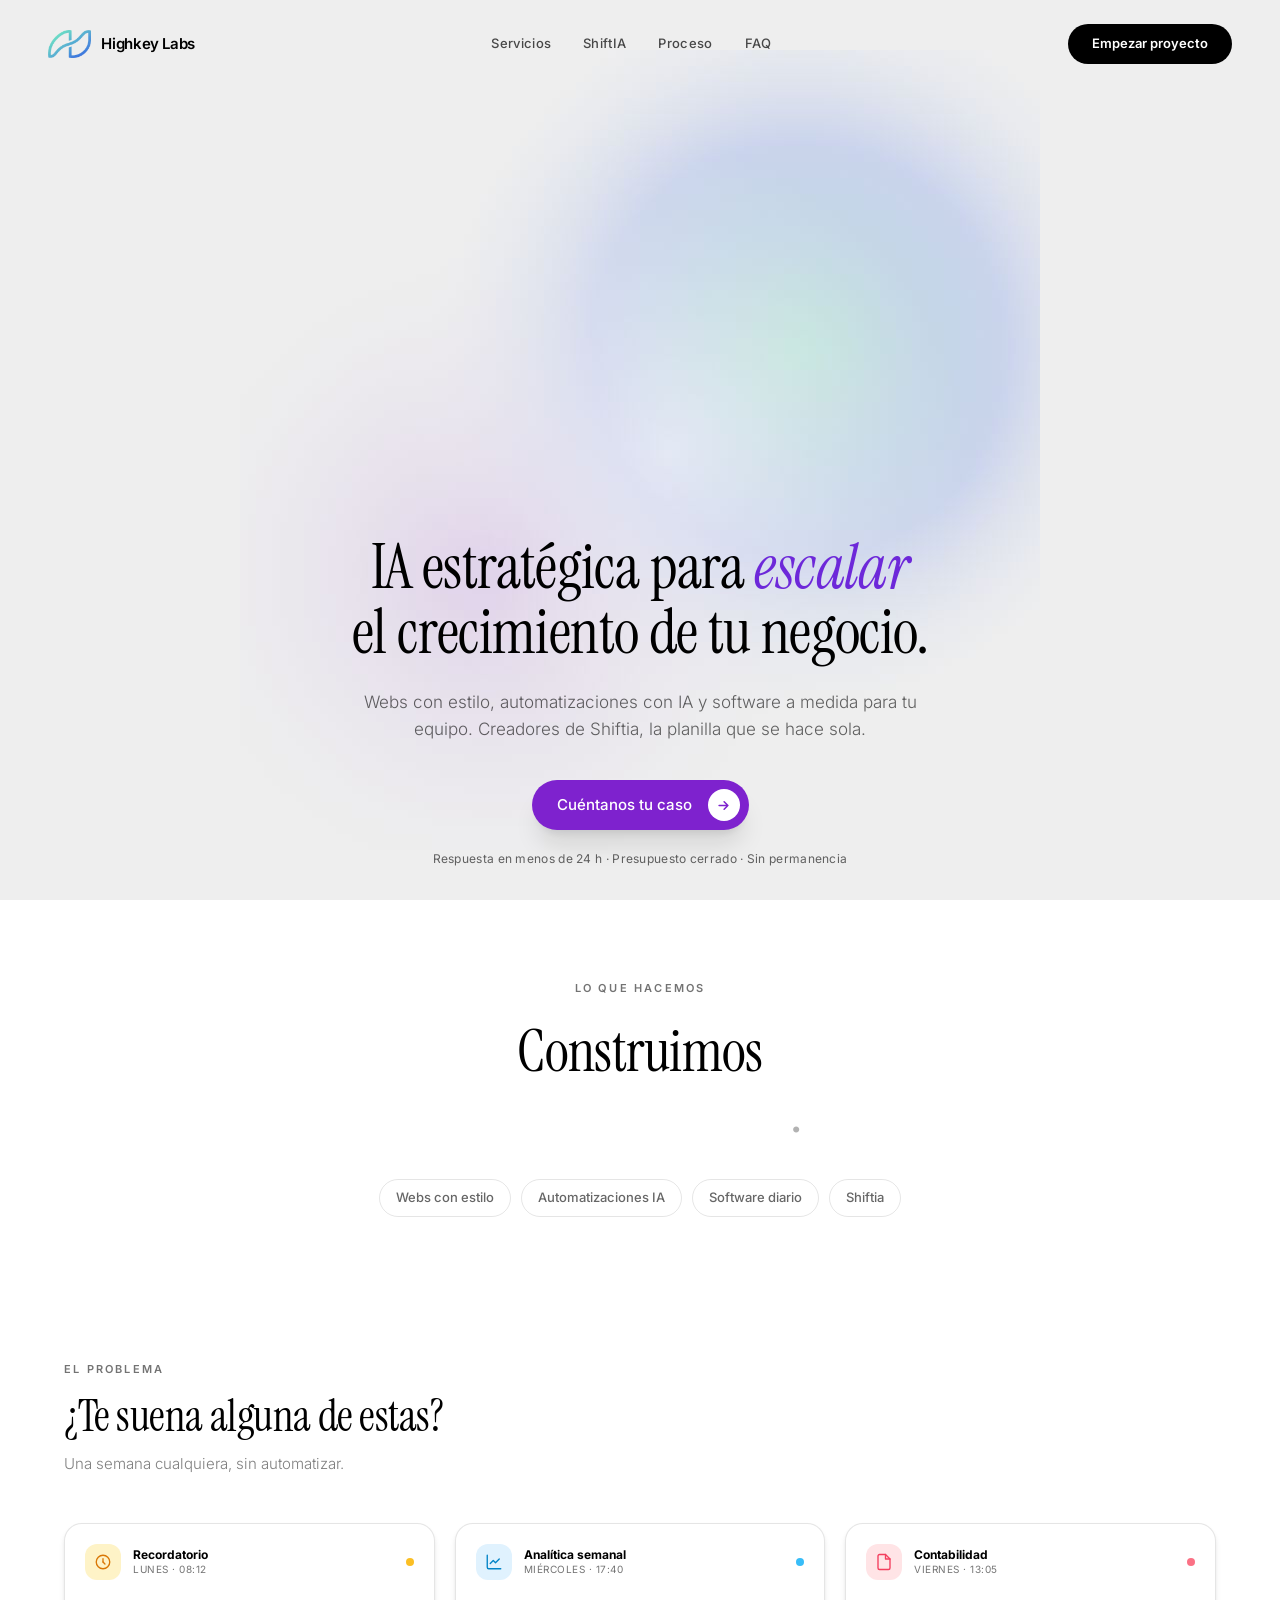
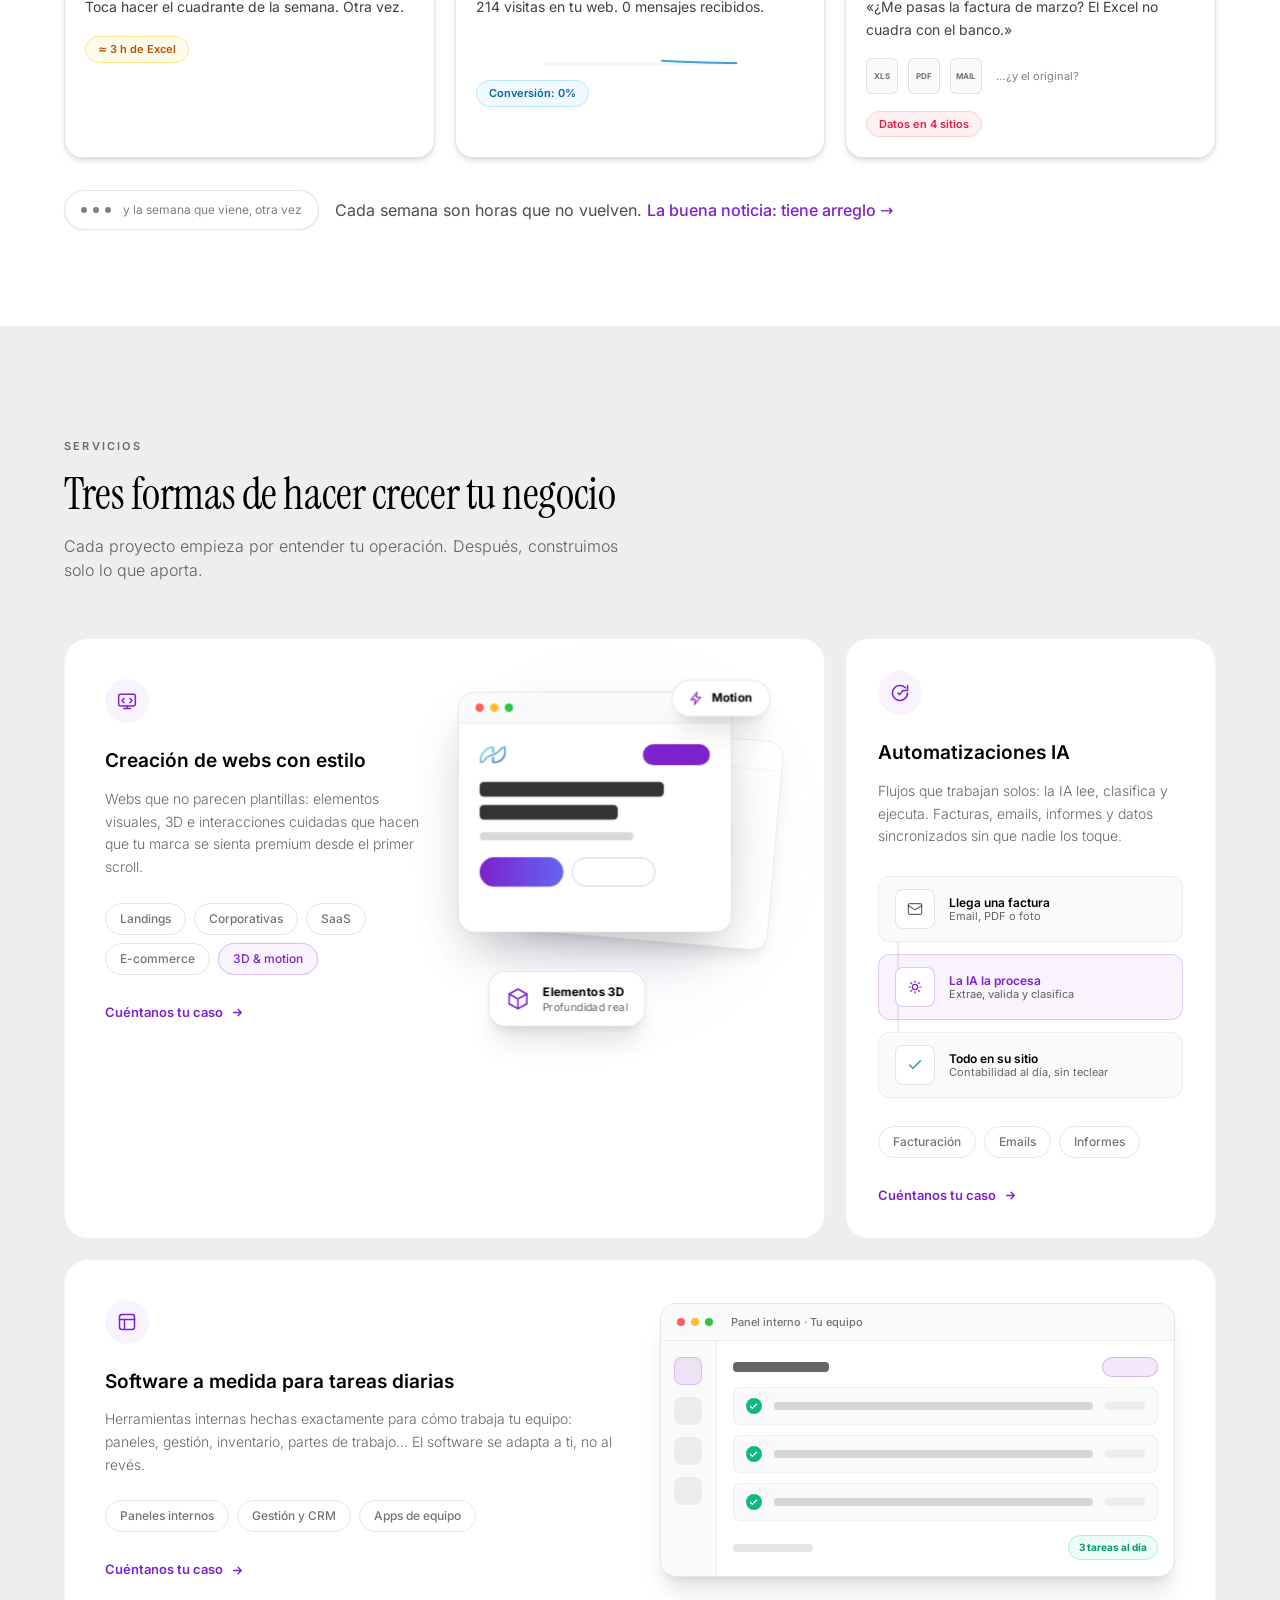
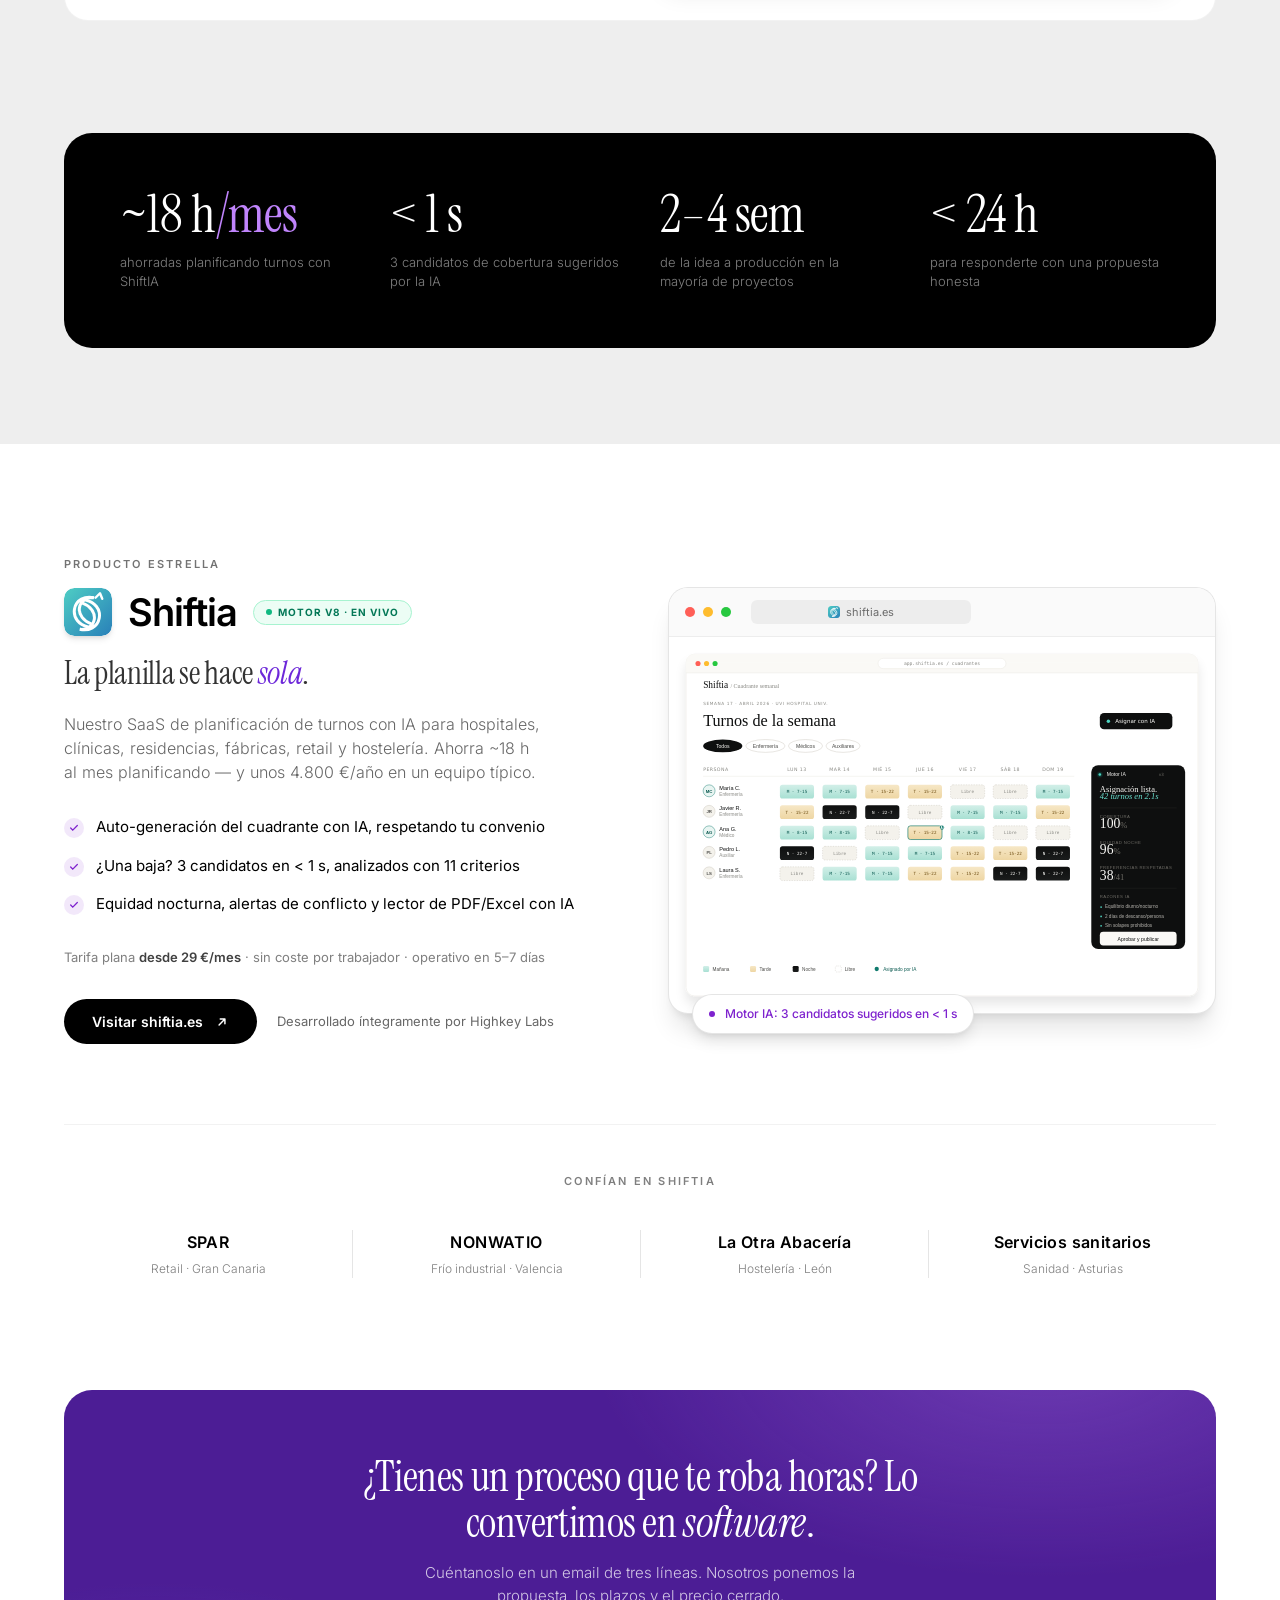
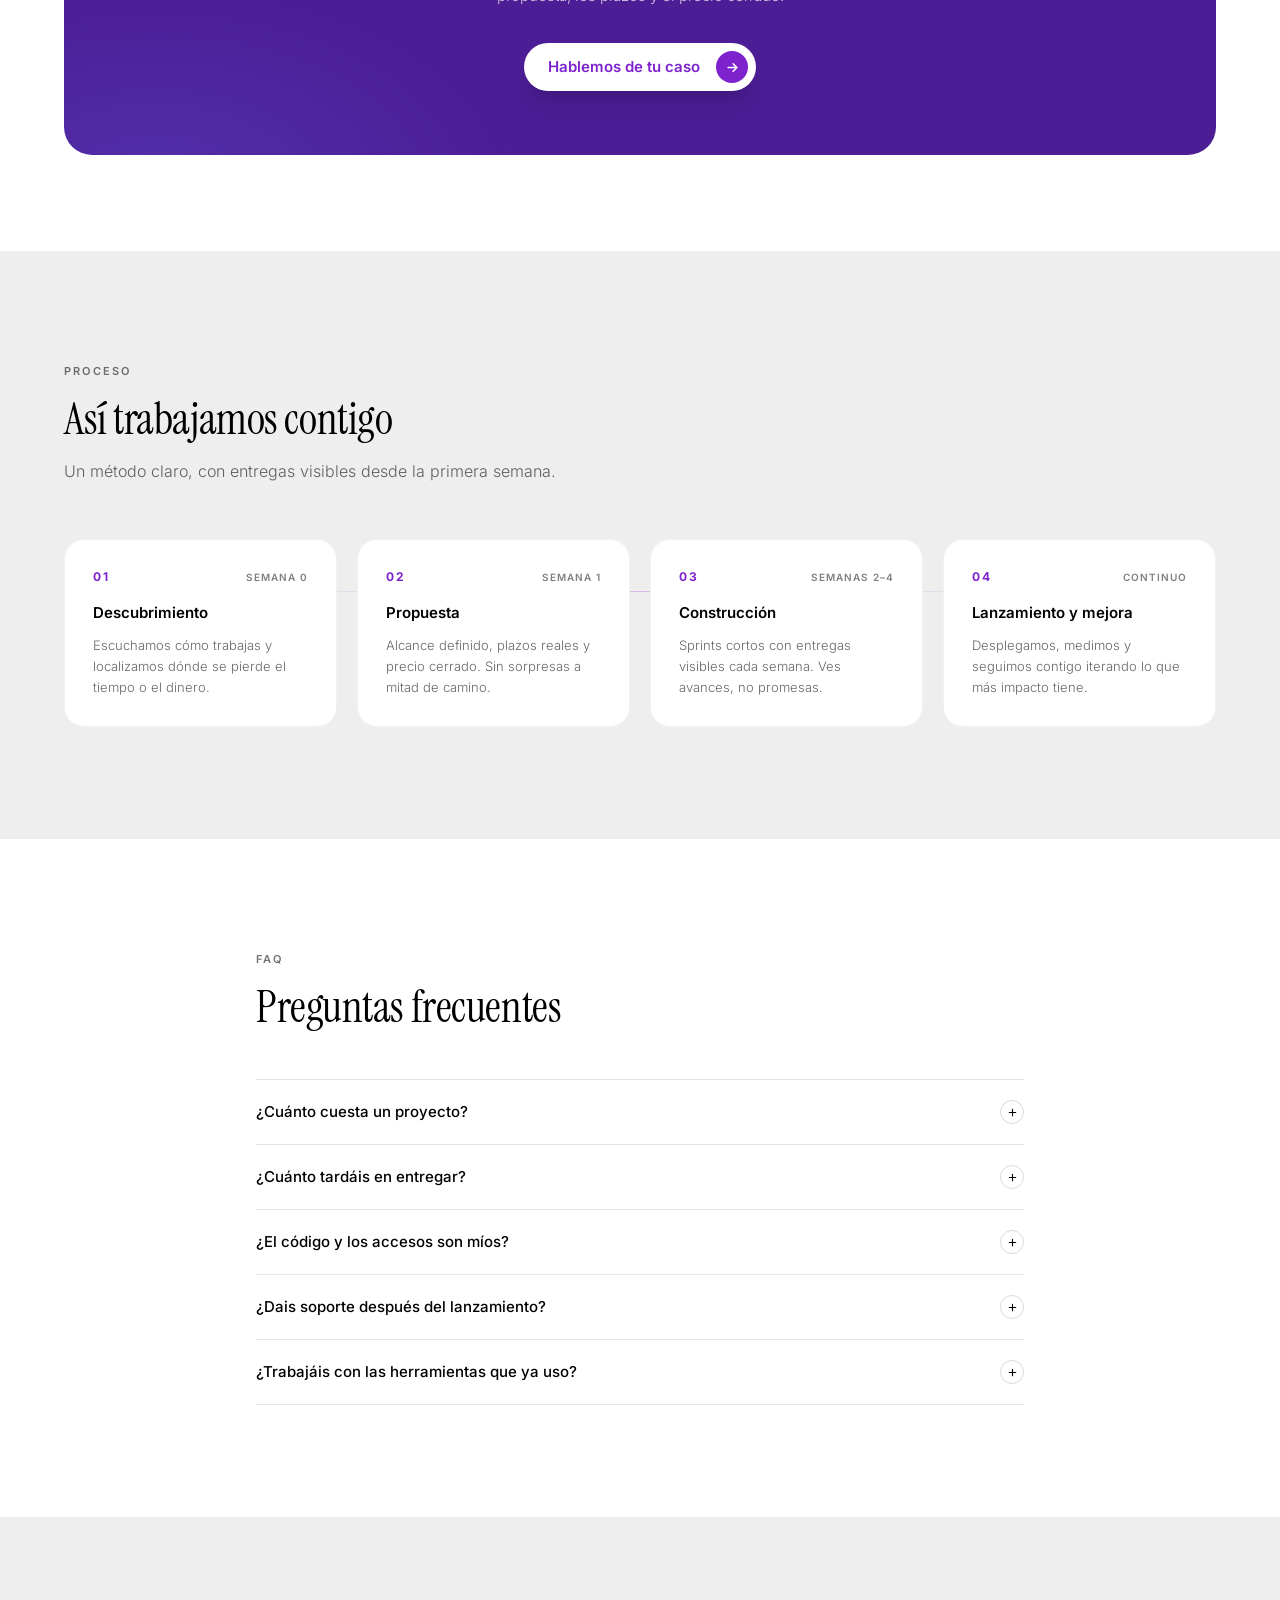
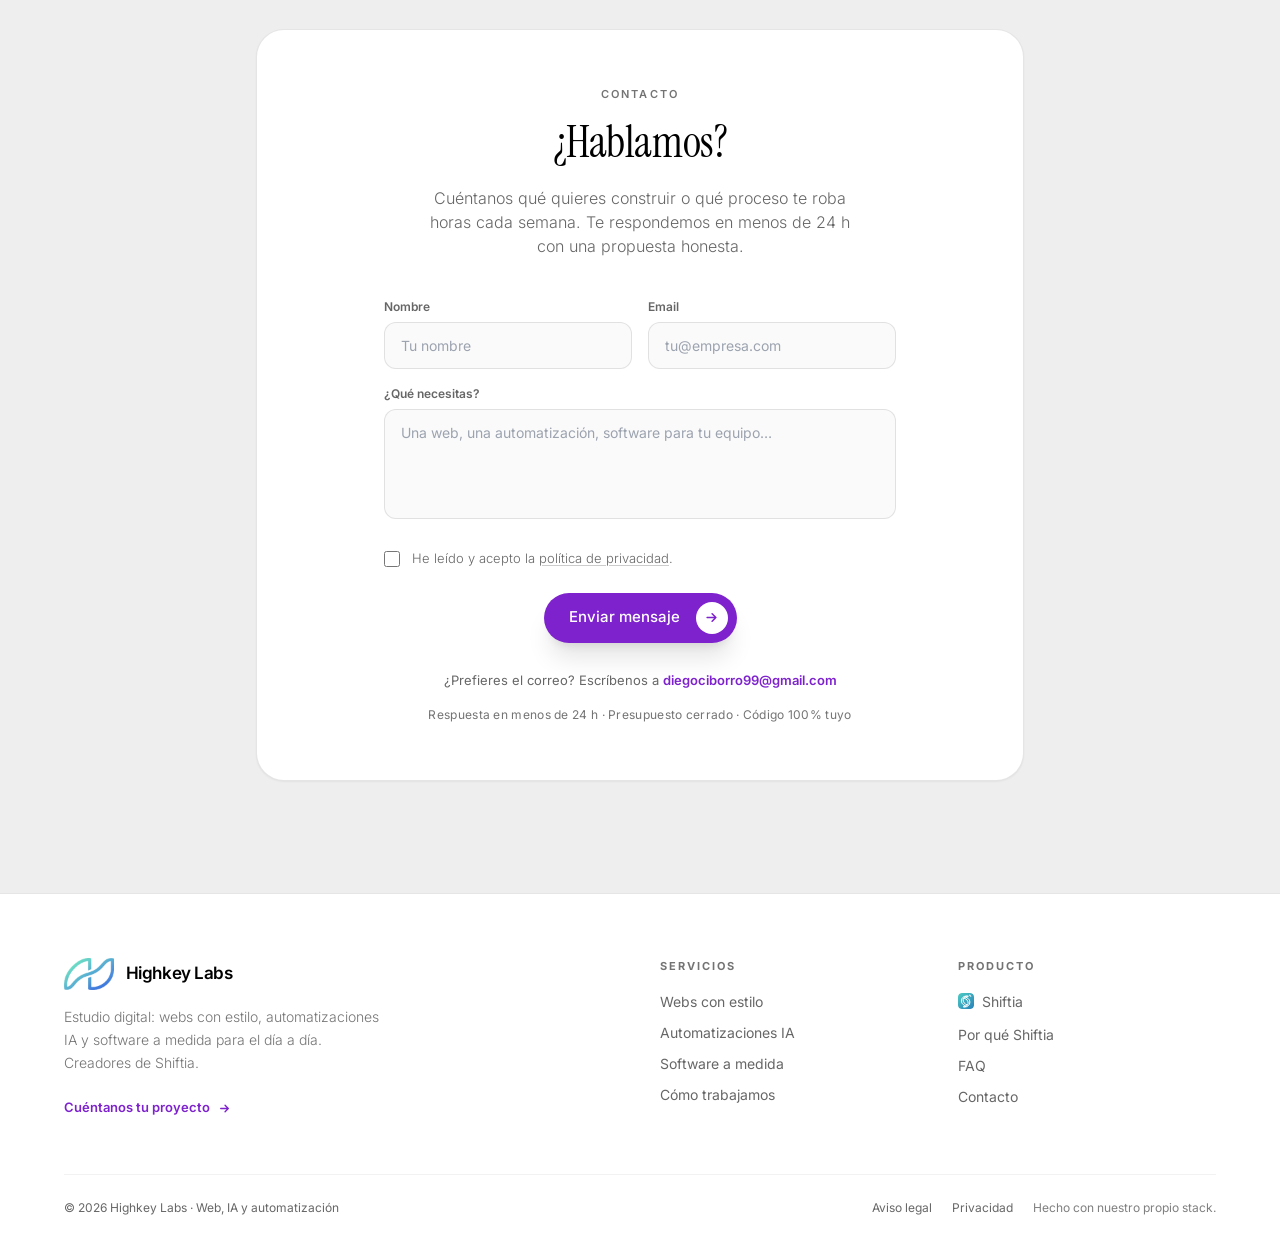
==== commit 3944e405: "Mejora integral de la web: rendimiento, SEO, conversión, RGPD y refinado visual - Formulario funcion" ====
--- a/index.html
+++ b/index.html
@@ -3,188 +3,102 @@
 <head>
 <meta charset="UTF-8">
 <meta name="viewport" content="width=device-width, initial-scale=1.0">
-<title>Highkey Labs — IA estratégica para escalar tu negocio</title>
-<meta name="description" content="Highkey Labs construye webs a medida, soluciones de IA y automatizaciones. Creadores de ShiftIA, planificación de turnos con IA.">
-<meta property="og:title" content="Highkey Labs — IA estratégica para escalar tu negocio">
-<meta property="og:description" content="Webs a medida, soluciones de IA y automatizaciones que devuelven horas a tu equipo. Creadores de ShiftIA.">
+<title>Highkey Labs — Webs, IA y automatización para escalar tu negocio</title>
+<meta name="description" content="Estudio digital: webs a medida, automatizaciones con IA y software para el día a día de tu equipo. Creadores de Shiftia, planificación de turnos con IA. Presupuesto cerrado y respuesta en menos de 24 h.">
+<link rel="canonical" href="https://www.highkeylabs.es/">
+<meta name="theme-color" content="#eeeeee">
+<meta property="og:site_name" content="Highkey Labs">
+<meta property="og:title" content="Highkey Labs — Webs, IA y automatización para escalar tu negocio">
+<meta property="og:description" content="Webs a medida, soluciones de IA y automatizaciones que devuelven horas a tu equipo. Creadores de Shiftia.">
 <meta property="og:type" content="website">
+<meta property="og:url" content="https://www.highkeylabs.es/">
+<meta property="og:image" content="https://www.highkeylabs.es/og-image.png">
+<meta property="og:image:width" content="1200">
+<meta property="og:image:height" content="630">
 <meta property="og:locale" content="es_ES">
-<link rel="icon" type="image/png" href="logo.png">
-<link rel="preconnect" href="https://fonts.googleapis.com">
-<link rel="preconnect" href="https://fonts.gstatic.com" crossorigin>
-<link href="https://fonts.googleapis.com/css2?family=Inter:wght@300;400;500;600;700&display=swap" rel="stylesheet">
-<script src="https://cdn.tailwindcss.com"></script>
-<style>
-body { font-family: 'Inter', sans-serif; }
-
-/* Fase 4 — animaciones de carga */
-@keyframes fadeUp {
-  from { opacity: 0; transform: translateY(20px); }
-  to { opacity: 1; transform: translateY(0); }
+<meta name="twitter:card" content="summary_large_image">
+<meta name="twitter:title" content="Highkey Labs — Webs, IA y automatización para escalar tu negocio">
+<meta name="twitter:description" content="Webs a medida, soluciones de IA y automatizaciones que devuelven horas a tu equipo. Creadores de Shiftia.">
+<meta name="twitter:image" content="https://www.highkeylabs.es/og-image.png">
+<link rel="icon" type="image/png" sizes="32x32" href="favicon-32.png">
+<link rel="apple-touch-icon" href="apple-touch-icon.png">
+<link rel="preload" href="fonts/inter-var.woff2" as="font" type="font/woff2" crossorigin>
+<link rel="preload" href="fonts/instrument-serif-400.woff2" as="font" type="font/woff2" crossorigin>
+<link rel="preload" href="fonts/instrument-serif-400i.woff2" as="font" type="font/woff2" crossorigin>
+<link rel="stylesheet" href="styles.css">
+<script src="main.js" defer></script>
+<script type="application/ld+json">
+{
+  "@context": "https://schema.org",
+  "@graph": [
+    {
+      "@type": "Organization",
+      "@id": "https://www.highkeylabs.es/#org",
+      "name": "Highkey Labs",
+      "url": "https://www.highkeylabs.es/",
+      "logo": "https://www.highkeylabs.es/logo.png",
+      "description": "Estudio digital: webs con estilo, automatizaciones con IA y software a medida. Creadores de Shiftia.",
+      "areaServed": "ES"
+    },
+    {
+      "@type": "SoftwareApplication",
+      "name": "Shiftia",
+      "url": "https://www.shiftia.es",
+      "applicationCategory": "BusinessApplication",
+      "operatingSystem": "Web",
+      "description": "SaaS de planificación de turnos con IA para hospitales, clínicas, residencias, fábricas, retail y hostelería. La planilla se hace sola respetando el convenio.",
+      "offers": {
+        "@type": "Offer",
+        "price": "29",
+        "priceCurrency": "EUR",
+        "description": "Tarifa plana desde 29 €/mes, sin coste por trabajador"
+      },
+      "creator": { "@id": "https://www.highkeylabs.es/#org" }
+    },
+    {
+      "@type": "FAQPage",
+      "mainEntity": [
+        {
+          "@type": "Question",
+          "name": "¿Cuánto cuesta un proyecto?",
+          "acceptedAnswer": { "@type": "Answer", "text": "Depende del alcance, pero siempre con presupuesto cerrado tras el descubrimiento: sabes el precio total antes de empezar. Hacemos desde landings hasta SaaS completos." }
+        },
+        {
+          "@type": "Question",
+          "name": "¿Cuánto tardáis en entregar?",
+          "acceptedAnswer": { "@type": "Answer", "text": "La mayoría de proyectos salen a producción en 2–4 semanas. Trabajamos en sprints cortos con entregas visibles cada semana, así que ves el avance desde el primer día." }
+        },
+        {
+          "@type": "Question",
+          "name": "¿El código y los accesos son míos?",
+          "acceptedAnswer": { "@type": "Answer", "text": "Sí, al 100%. Repositorio, dominio y cuentas a tu nombre desde el día uno. Si algún día quieres cambiar de proveedor, te llevas todo contigo." }
+        },
+        {
+          "@type": "Question",
+          "name": "¿Dais soporte después del lanzamiento?",
+          "acceptedAnswer": { "@type": "Answer", "text": "Sí. Tras el lanzamiento puedes seguir con nosotros en mejora continua, sin permanencia: medimos, proponemos e iteramos lo que más impacto tiene." }
+        },
+        {
+          "@type": "Question",
+          "name": "¿Trabajáis con las herramientas que ya uso?",
+          "acceptedAnswer": { "@type": "Answer", "text": "Sí. Las automatizaciones se integran con tu stack actual: correo, hojas de cálculo, ERP, CRM, WhatsApp, facturación… No te obligamos a cambiar de herramientas." }
+        }
+      ]
+    }
+  ]
 }
-.animate-on-load {
-  animation: fadeUp 0.8s cubic-bezier(0.16, 1, 0.3, 1) forwards;
-  opacity: 0;
-  transform: translateY(20px);
-}
-.delay-100 { animation-delay: 100ms; }
-.delay-200 { animation-delay: 200ms; }
-.delay-300 { animation-delay: 300ms; }
-.delay-400 { animation-delay: 400ms; }
-.delay-500 { animation-delay: 500ms; }
-.delay-600 { animation-delay: 600ms; }
-
-/* Reveal on scroll para secciones inferiores */
-.reveal {
-  opacity: 0;
-  transform: translateY(20px);
-  transition: opacity 0.7s cubic-bezier(0.16, 1, 0.3, 1), transform 0.7s cubic-bezier(0.16, 1, 0.3, 1);
-}
-.reveal.visible { opacity: 1; transform: translateY(0); }
-.rd-1 { transition-delay: 90ms; }
-.rd-2 { transition-delay: 180ms; }
-.rd-3 { transition-delay: 270ms; }
-
-/* Nav fija: fondo al hacer scroll */
-#topNav { transition: background-color .3s ease, padding .3s ease, box-shadow .3s ease, backdrop-filter .3s ease; }
-#topNav.nav-scrolled {
-  background: rgba(238,238,238,0.86);
-  backdrop-filter: blur(12px);
-  -webkit-backdrop-filter: blur(12px);
-  padding-top: 14px;
-  padding-bottom: 14px;
-  box-shadow: 0 1px 0 rgba(0,0,0,0.06);
-}
-
-/* Sección de dolores: escena viva */
-.reveal.spring { transform: translateY(28px) scale(0.96); transition-timing-function: cubic-bezier(0.34, 1.56, 0.64, 1); }
-.reveal.spring.visible { transform: none; }
-.clock-hand { transform-box: fill-box; transform-origin: 50% 100%; animation: clockHand 6s linear infinite; }
-@keyframes clockHand { to { transform: rotate(360deg); } }
-.chart-line { stroke-dasharray: 120; stroke-dashoffset: 120; animation: chartDraw 4s ease-out infinite; }
-@keyframes chartDraw { 0% { stroke-dashoffset: 120; } 55% { stroke-dashoffset: 0; } 100% { stroke-dashoffset: 0; } }
-.doc-wobble { animation: wobble 2.6s ease-in-out infinite; }
-.doc-wobble.d2 { animation-duration: 3.2s; animation-delay: .4s; }
-.doc-wobble.d3 { animation-duration: 2.9s; animation-delay: .8s; }
-@keyframes wobble { 0%, 100% { transform: rotate(-4deg) translateY(0); } 50% { transform: rotate(4deg) translateY(-2px); } }
-.typing-dot { animation: dotBounce 1.3s ease-in-out infinite; }
-.typing-dot.t2 { animation-delay: .15s; }
-.typing-dot.t3 { animation-delay: .3s; }
-@keyframes dotBounce { 0%, 60%, 100% { transform: translateY(0); opacity: .35; } 30% { transform: translateY(-4px); opacity: 1; } }
-
-/* Barra de progreso de scroll */
-#progressBar {
-  position: fixed; top: 0; left: 0; right: 0; height: 3px; z-index: 60;
-  background: linear-gradient(90deg, #7e22ce, #6366f1);
-  transform-origin: left; transform: scaleX(0);
-}
-
-/* Palabra rotatoria del strip de oferta */
-.rot-word {
-  display: inline-block;
-  background: linear-gradient(100deg, #7e22ce, #6366f1);
-  -webkit-background-clip: text; background-clip: text; color: transparent;
-  transition: transform .35s cubic-bezier(0.16, 1, 0.3, 1), opacity .35s ease;
-}
-.rot-word.out { transform: translateY(14px); opacity: 0; }
-
-/* Glow que sigue al cursor en el hero */
-#heroGlow {
-  position: absolute; width: 480px; height: 480px; border-radius: 9999px;
-  background: radial-gradient(circle, rgba(126,34,206,0.12), transparent 60%);
-  pointer-events: none; filter: blur(40px);
-  transform: translate(-50%, -50%); left: 50%; top: 40%;
-  transition: opacity .4s ease; opacity: 0;
-}
-
-/* Borde glow en hover para tarjetas bento */
-.glow-card { position: relative; }
-.glow-card::before {
-  content: ""; position: absolute; inset: -1px; border-radius: inherit; padding: 1px;
-  background: linear-gradient(135deg, rgba(126,34,206,0.5), transparent 38%, transparent 62%, rgba(99,102,241,0.5));
-  -webkit-mask: linear-gradient(#fff 0 0) content-box, linear-gradient(#fff 0 0);
-  -webkit-mask-composite: xor; mask-composite: exclude;
-  opacity: 0; transition: opacity .4s ease; pointer-events: none;
-}
-.glow-card:hover::before { opacity: 1; }
-
-/* Banda CTA con gradiente animado */
-.grad-band {
-  background: linear-gradient(120deg, #7e22ce, #6d28d9, #4f46e5, #7e22ce);
-  background-size: 250% 250%;
-  animation: gradShift 9s ease infinite;
-}
-@keyframes gradShift {
-  0% { background-position: 0% 50%; }
-  50% { background-position: 100% 50%; }
-  100% { background-position: 0% 50%; }
-}
-
-/* Mockup 3D con tilt (servicio webs) */
-.tilt { perspective: 900px; }
-.tilt-inner {
-  transform-style: preserve-3d;
-  transition: transform .3s cubic-bezier(0.16, 1, 0.3, 1);
-  will-change: transform;
-}
-.tz-20 { transform: translateZ(20px); }
-.tz-40 { transform: translateZ(40px); }
-.tz-60 { transform: translateZ(60px); }
-
-/* Flujo de automatización animado */
-.flow-rail { position: absolute; left: 19px; top: 44px; bottom: 44px; width: 2px; background: rgba(0,0,0,0.07); }
-.flow-dot {
-  position: absolute; left: -3px; width: 8px; height: 8px; border-radius: 9999px;
-  background: #7e22ce; box-shadow: 0 0 0 4px rgba(126,34,206,0.12);
-  animation: flowMove 3.2s cubic-bezier(0.4, 0, 0.2, 1) infinite;
-}
-@keyframes flowMove {
-  0% { top: 0; opacity: 0; }
-  12% { opacity: 1; }
-  88% { opacity: 1; }
-  100% { top: calc(100% - 8px); opacity: 0; }
-}
-
-/* Ticks animados de la mini-app (software a medida) */
-@keyframes tickPop {
-  0%, 55% { transform: scale(0); opacity: 0; }
-  70% { transform: scale(1.25); opacity: 1; }
-  85%, 100% { transform: scale(1); opacity: 1; }
-}
-.tick-anim { animation: tickPop 4s ease infinite; }
-.tick-anim.t2 { animation-delay: .9s; }
-.tick-anim.t3 { animation-delay: 1.8s; }
-
-/* FAQ */
-summary { list-style: none; cursor: pointer; }
-summary::-webkit-details-marker { display: none; }
-details[open] .faq-icon { transform: rotate(45deg); }
-.faq-icon { transition: transform .3s cubic-bezier(0.16, 1, 0.3, 1); }
-
-@media (prefers-reduced-motion: reduce) {
-  .animate-on-load { animation: none; opacity: 1; transform: none; }
-  .reveal { opacity: 1; transform: none; transition: none; }
-  .clock-hand, .chart-line, .doc-wobble, .typing-dot { animation: none; }
-  .chart-line { stroke-dashoffset: 0; }
-  .flow-dot { animation: none; opacity: 0; }
-  .tick-anim { animation: none; transform: scale(1); opacity: 1; }
-  .tilt-inner { transform: none !important; }
-  .grad-band { animation: none; }
-  .rot-word { transition: none; }
-  #heroGlow { display: none; }
-  html { scroll-behavior: auto; }
-}
-</style>
+</script>
 <noscript><style>.animate-on-load, .reveal { opacity: 1; transform: none; animation: none; }</style></noscript>
 </head>
 <body class="bg-[#eeeeee] text-black antialiased">
 
+<a href="#main" class="skip-link">Saltar al contenido</a>
 <div id="progressBar" aria-hidden="true"></div>
 
 <!-- ===== NAV FIJA ===== -->
 <nav id="topNav" class="fixed top-0 left-0 right-0 z-50 pt-6 pb-4 px-6 lg:px-12 flex items-center justify-between animate-on-load delay-100" aria-label="Navegación principal">
   <a href="#" class="flex items-center gap-2.5" aria-label="Highkey Labs — inicio">
-    <img src="logo.png" alt="Logo de Highkey Labs" class="h-7 w-auto">
+    <img src="logo.png" alt="Logo de Highkey Labs" width="149" height="96" class="h-7 w-auto">
     <span class="text-[15px] font-semibold tracking-tight">Highkey Labs</span>
   </a>
   <div class="hidden md:flex items-center gap-8">
@@ -213,14 +127,16 @@
   <a href="#contacto" class="bg-black text-white px-8 py-3 rounded-full text-[15px] font-semibold mt-4">Empezar proyecto</a>
 </div>
 
-<!-- ===== HERO (según prompt) ===== -->
+<main id="main">
+
+<!-- ===== HERO ===== -->
 <div id="hero" class="relative min-h-screen flex flex-col w-full overflow-hidden bg-[#eeeeee] text-black">
 
-  <!-- Vídeo de fondo -->
+  <!-- Vídeo de fondo (self-hosted, en pausa fuera de pantalla) -->
   <div class="absolute inset-0 flex items-center justify-center pointer-events-none z-0" aria-hidden="true">
     <div class="relative w-[150%] aspect-square max-w-[800px] md:w-[800px] md:h-[800px] flex-shrink-0">
-      <video autoplay loop muted playsinline class="w-full h-full object-cover">
-        <source src="https://cdn.sceneai.art/Hero%20Section%20Video/c653421c-6cd9-472a-811a-b833dd320372.mp4" type="video/mp4">
+      <video id="heroVideo" autoplay loop muted playsinline preload="metadata" poster="hero-poster.jpg" width="800" height="800" class="w-full h-full object-cover">
+        <source src="hero.mp4" type="video/mp4">
       </video>
     </div>
   </div>
@@ -229,26 +145,30 @@
   <!-- Contenido del hero alineado abajo -->
   <div class="relative z-10 flex-1 flex flex-col items-center justify-end px-6 text-center pb-4 md:pb-8 pt-24 mt-auto">
 
-    <h1 class="animate-on-load delay-300 text-[36px] md:text-[44px] lg:text-[56px] font-medium leading-[1.1] tracking-[-0.02em] max-w-[800px]">
-      IA estratégica para escalar<br class="hidden md:block"> el crecimiento de tu negocio.
+    <h1 class="animate-on-load delay-300 font-serifd text-[40px] md:text-[50px] lg:text-[62px] leading-[1.05] max-w-[860px]">
+      IA estratégica para <em class="text-[#6d28d9]">escalar</em><br class="hidden md:block"> el crecimiento de tu negocio.
     </h1>
 
-    <a href="#contacto" class="animate-on-load delay-500 group mt-10 bg-[#7e22ce] hover:bg-[#6b21a8] text-white border border-transparent pl-6 pr-2 py-2 rounded-full font-medium text-[15px] flex items-center gap-4 shadow-xl hover:shadow-2xl transition-all duration-300">
+    <p class="animate-on-load delay-400 mt-6 text-[15px] md:text-[17px] text-black/60 font-light leading-relaxed max-w-[560px]">
+      Webs con estilo, automatizaciones con IA y software a medida para tu equipo. Creadores de Shiftia, la planilla que se hace sola.
+    </p>
+
+    <a href="#contacto" class="animate-on-load delay-500 group mt-9 bg-[#7e22ce] hover:bg-[#6b21a8] text-white border border-transparent pl-6 pr-2 py-2 rounded-full font-medium text-[15px] flex items-center gap-4 shadow-xl hover:shadow-2xl transition-all duration-300">
       Cuéntanos tu caso
       <span class="w-8 h-8 rounded-full bg-white text-[#7e22ce] flex items-center justify-center">
         <svg width="15" height="15" viewBox="0 0 24 24" fill="none" stroke="currentColor" stroke-width="2.5" stroke-linecap="round" stroke-linejoin="round" class="transition-transform duration-300 group-hover:translate-x-0.5" aria-hidden="true"><path d="M5 12h14M13 6l6 6-6 6"/></svg>
       </span>
     </a>
 
-    <p class="animate-on-load delay-600 text-[12px] text-black/45 mt-5 tracking-wide">Respuesta en menos de 24 h · Presupuesto cerrado · Sin permanencia</p>
+    <p class="animate-on-load delay-600 text-[12px] text-black/60 mt-5 tracking-wide">Respuesta en menos de 24 h · Presupuesto cerrado · Sin permanencia</p>
   </div>
 </div>
 
 <!-- ===== OFERTA (rotador) ===== -->
 <section id="oferta" class="bg-white pt-20 pb-16 px-6 text-center overflow-hidden">
   <div class="max-w-4xl mx-auto reveal">
-    <p class="text-[11px] uppercase tracking-[0.2em] text-black/40 font-semibold mb-6">Lo que hacemos</p>
-    <h2 class="text-[34px] md:text-[52px] font-medium leading-[1.08] tracking-[-0.02em]">
+    <p class="text-[11px] uppercase tracking-[0.2em] text-black/55 font-semibold mb-6">Lo que hacemos</p>
+    <h2 class="font-serifd text-[38px] md:text-[58px] leading-[1.06]">
       Construimos<br>
       <span id="rotWord" class="rot-word">webs novedosas</span><span class="text-black/30">.</span>
     </h2>
@@ -265,8 +185,8 @@
 <section id="problema" class="bg-white pt-20 pb-24 px-6 scroll-mt-24">
   <div class="max-w-6xl mx-auto">
     <div class="max-w-xl mb-12 reveal">
-      <p class="text-[11px] uppercase tracking-[0.2em] text-black/40 font-semibold mb-4">El problema</p>
-      <h2 class="text-[28px] md:text-[40px] font-medium leading-[1.1] tracking-[-0.02em] mb-3">¿Te suena alguna de estas?</h2>
+      <p class="text-[11px] uppercase tracking-[0.2em] text-black/55 font-semibold mb-4">El problema</p>
+      <h2 class="font-serifd text-[30px] md:text-[44px] leading-[1.08] mb-3">¿Te suena alguna de estas?</h2>
       <p class="text-black/50 text-[15px] font-light">Una semana cualquiera, sin automatizar.</p>
     </div>
     <div class="grid md:grid-cols-3 gap-5 mb-8">
@@ -279,7 +199,7 @@
           </span>
           <div class="flex-1 min-w-0">
             <p class="text-[12px] font-bold leading-tight">Recordatorio</p>
-            <p class="text-[10px] text-black/40 uppercase tracking-wider">Lunes · 08:12</p>
+            <p class="text-[10px] text-black/55 uppercase tracking-wider">Lunes · 08:12</p>
           </div>
           <span class="w-2 h-2 rounded-full bg-amber-400 animate-pulse flex-shrink-0" aria-hidden="true"></span>
         </div>
@@ -295,7 +215,7 @@
           </span>
           <div class="flex-1 min-w-0">
             <p class="text-[12px] font-bold leading-tight">Analítica semanal</p>
-            <p class="text-[10px] text-black/40 uppercase tracking-wider">Miércoles · 17:40</p>
+            <p class="text-[10px] text-black/55 uppercase tracking-wider">Miércoles · 17:40</p>
           </div>
           <span class="w-2 h-2 rounded-full bg-sky-400 animate-pulse flex-shrink-0" aria-hidden="true"></span>
         </div>
@@ -315,16 +235,16 @@
           </span>
           <div class="flex-1 min-w-0">
             <p class="text-[12px] font-bold leading-tight">Contabilidad</p>
-            <p class="text-[10px] text-black/40 uppercase tracking-wider">Viernes · 13:05</p>
+            <p class="text-[10px] text-black/55 uppercase tracking-wider">Viernes · 13:05</p>
           </div>
           <span class="w-2 h-2 rounded-full bg-rose-400 animate-pulse flex-shrink-0" aria-hidden="true"></span>
         </div>
         <p class="text-[14px] leading-relaxed text-black/75 mb-4">«¿Me pasas la factura de marzo? El Excel no cuadra con el banco.»</p>
         <div class="flex items-center gap-2.5 mb-4" aria-hidden="true">
-          <span class="doc-wobble inline-flex w-8 h-9 rounded-md bg-[#fafafa] border border-black/10 items-center justify-center text-[8px] font-bold text-black/40">XLS</span>
-          <span class="doc-wobble d2 inline-flex w-8 h-9 rounded-md bg-[#fafafa] border border-black/10 items-center justify-center text-[8px] font-bold text-black/40">PDF</span>
-          <span class="doc-wobble d3 inline-flex w-8 h-9 rounded-md bg-[#fafafa] border border-black/10 items-center justify-center text-[8px] font-bold text-black/40">MAIL</span>
-          <span class="text-[11px] text-black/35 ml-1">…¿y el original?</span>
+          <span class="doc-wobble inline-flex w-8 h-9 rounded-md bg-[#fafafa] border border-black/10 items-center justify-center text-[8px] font-bold text-black/55">XLS</span>
+          <span class="doc-wobble d2 inline-flex w-8 h-9 rounded-md bg-[#fafafa] border border-black/10 items-center justify-center text-[8px] font-bold text-black/55">PDF</span>
+          <span class="doc-wobble d3 inline-flex w-8 h-9 rounded-md bg-[#fafafa] border border-black/10 items-center justify-center text-[8px] font-bold text-black/55">MAIL</span>
+          <span class="text-[11px] text-black/50 ml-1">…¿y el original?</span>
         </div>
         <span class="inline-flex items-center gap-1.5 bg-rose-50 border border-rose-200 text-rose-600 rounded-full px-3 py-1 text-[11px] font-semibold">Datos en 4 sitios</span>
       </div>
@@ -347,8 +267,8 @@
 <section id="servicios" class="bg-[#eeeeee] py-24 md:py-28 px-6 scroll-mt-24">
   <div class="max-w-6xl mx-auto">
     <div class="max-w-xl mb-14 reveal">
-      <p class="text-[11px] uppercase tracking-[0.2em] text-black/40 font-semibold mb-4">Servicios</p>
-      <h2 class="text-[28px] md:text-[40px] font-medium leading-[1.1] tracking-[-0.02em] mb-4">Tres formas de hacer crecer tu negocio</h2>
+      <p class="text-[11px] uppercase tracking-[0.2em] text-black/55 font-semibold mb-4">Servicios</p>
+      <h2 class="font-serifd text-[30px] md:text-[44px] leading-[1.08] mb-4">Tres formas de hacer crecer tu negocio</h2>
       <p class="text-black/60 text-[16px] font-light">Cada proyecto empieza por entender tu operación. Después, construimos solo lo que aporta.</p>
     </div>
     <div class="grid lg:grid-cols-3 gap-5">
@@ -398,7 +318,7 @@
                 </div>
                 <div class="p-5">
                   <div class="flex items-center justify-between mb-4">
-                    <img src="logo.png" alt="" class="h-4 w-auto">
+                    <img src="logo.png" alt="" aria-hidden="true" class="h-4 w-auto">
                     <span class="h-5 w-16 rounded-full bg-[#7e22ce]"></span>
                   </div>
                   <div class="h-3.5 w-4/5 rounded bg-black/80 mb-2"></div>
@@ -415,7 +335,7 @@
                 <svg width="22" height="22" viewBox="0 0 24 24" fill="none" stroke="#7e22ce" stroke-width="1.6" stroke-linecap="round" stroke-linejoin="round"><path d="M12 2 3 7v10l9 5 9-5V7l-9-5z"/><path d="M3 7l9 5 9-5M12 12v10"/></svg>
                 <div>
                   <p class="text-[11px] font-bold leading-tight">Elementos 3D</p>
-                  <p class="text-[10px] text-black/45 leading-tight">Profundidad real</p>
+                  <p class="text-[10px] text-black/60 leading-tight">Profundidad real</p>
                 </div>
               </div>
               <div class="tz-60 absolute top-0 right-6 bg-white border border-black/10 shadow-xl rounded-full px-4 py-2 flex items-center gap-2">
@@ -443,19 +363,19 @@
               <span class="w-10 h-10 rounded-lg bg-white border border-black/10 flex items-center justify-center flex-shrink-0">
                 <svg width="16" height="16" viewBox="0 0 24 24" fill="none" stroke="currentColor" stroke-width="1.8" stroke-linecap="round" stroke-linejoin="round" class="text-black/60"><rect x="2" y="4" width="20" height="16" rx="2"/><path d="m2 7 10 6L22 7"/></svg>
               </span>
-              <div><p class="text-[12px] font-semibold leading-tight">Llega una factura</p><p class="text-[11px] text-black/45 leading-tight">Email, PDF o foto</p></div>
+              <div><p class="text-[12px] font-semibold leading-tight">Llega una factura</p><p class="text-[11px] text-black/60 leading-tight">Email, PDF o foto</p></div>
             </div>
             <div class="relative flex items-center gap-3.5 bg-[#7e22ce]/5 border border-[#7e22ce]/20 rounded-xl px-4 py-3">
               <span class="w-10 h-10 rounded-lg bg-white border border-[#7e22ce]/25 flex items-center justify-center flex-shrink-0">
                 <svg width="16" height="16" viewBox="0 0 24 24" fill="none" stroke="#7e22ce" stroke-width="1.8" stroke-linecap="round" stroke-linejoin="round"><path d="M12 3v2M12 19v2M3 12h2M19 12h2M5.6 5.6l1.4 1.4M17 17l1.4 1.4M5.6 18.4 7 17M17 7l1.4-1.4"/><circle cx="12" cy="12" r="4"/></svg>
               </span>
-              <div><p class="text-[12px] font-semibold leading-tight text-[#7e22ce]">La IA la procesa</p><p class="text-[11px] text-black/45 leading-tight">Extrae, valida y clasifica</p></div>
+              <div><p class="text-[12px] font-semibold leading-tight text-[#7e22ce]">La IA la procesa</p><p class="text-[11px] text-black/60 leading-tight">Extrae, valida y clasifica</p></div>
             </div>
             <div class="relative flex items-center gap-3.5 bg-[#fafafa] border border-black/5 rounded-xl px-4 py-3">
               <span class="w-10 h-10 rounded-lg bg-white border border-black/10 flex items-center justify-center flex-shrink-0">
                 <svg width="16" height="16" viewBox="0 0 24 24" fill="none" stroke="#059669" stroke-width="1.8" stroke-linecap="round" stroke-linejoin="round"><path d="M20 6 9 17l-5-5"/></svg>
               </span>
-              <div><p class="text-[12px] font-semibold leading-tight">Todo en su sitio</p><p class="text-[11px] text-black/45 leading-tight">Contabilidad al día, sin teclear</p></div>
+              <div><p class="text-[12px] font-semibold leading-tight">Todo en su sitio</p><p class="text-[11px] text-black/60 leading-tight">Contabilidad al día, sin teclear</p></div>
             </div>
           </div>
         </div>
@@ -496,7 +416,7 @@
             <div class="bg-white border border-black/10 rounded-2xl shadow-xl overflow-hidden">
               <div class="flex items-center gap-1.5 px-4 py-2.5 border-b border-black/5 bg-[#fafafa]">
                 <span class="w-2 h-2 rounded-full bg-[#ff5f57]"></span><span class="w-2 h-2 rounded-full bg-[#febc2e]"></span><span class="w-2 h-2 rounded-full bg-[#28c840]"></span>
-                <span class="ml-3 text-[11px] text-black/40 font-medium">Panel interno · Tu equipo</span>
+                <span class="ml-3 text-[11px] text-black/55 font-medium">Panel interno · Tu equipo</span>
               </div>
               <div class="flex">
                 <div class="w-14 border-r border-black/5 bg-[#fafafa] py-4 flex flex-col items-center gap-3">
@@ -545,19 +465,19 @@
   <div class="max-w-6xl mx-auto">
     <div class="reveal bg-black text-white rounded-[28px] px-8 py-12 md:px-14 md:py-14 grid sm:grid-cols-2 lg:grid-cols-4 gap-10">
       <div>
-        <p class="text-[30px] md:text-[36px] font-medium tracking-[-0.02em] leading-none mb-3">~<span data-count="18">18</span> h<span class="text-[#c084fc]">/mes</span></p>
+        <p class="font-serifd text-[42px] md:text-[52px] leading-none mb-3">~<span data-count="18">18</span> h<span class="text-[#c084fc]">/mes</span></p>
         <p class="text-white/50 text-[13px] font-light">ahorradas planificando turnos con ShiftIA</p>
       </div>
       <div>
-        <p class="text-[30px] md:text-[36px] font-medium tracking-[-0.02em] leading-none mb-3">&lt; 1 s</p>
+        <p class="font-serifd text-[42px] md:text-[52px] leading-none mb-3">&lt; 1 s</p>
         <p class="text-white/50 text-[13px] font-light">3 candidatos de cobertura sugeridos por la IA</p>
       </div>
       <div>
-        <p class="text-[30px] md:text-[36px] font-medium tracking-[-0.02em] leading-none mb-3">2–4 sem</p>
+        <p class="font-serifd text-[42px] md:text-[52px] leading-none mb-3">2–4 sem</p>
         <p class="text-white/50 text-[13px] font-light">de la idea a producción en la mayoría de proyectos</p>
       </div>
       <div>
-        <p class="text-[30px] md:text-[36px] font-medium tracking-[-0.02em] leading-none mb-3">&lt; <span data-count="24">24</span> h</p>
+        <p class="font-serifd text-[42px] md:text-[52px] leading-none mb-3">&lt; <span data-count="24">24</span> h</p>
         <p class="text-white/50 text-[13px] font-light">para responderte con una propuesta honesta</p>
       </div>
     </div>
@@ -569,16 +489,16 @@
   <div class="max-w-6xl mx-auto">
     <div class="grid md:grid-cols-2 gap-14 items-center">
       <div class="reveal">
-        <p class="text-[11px] uppercase tracking-[0.2em] text-black/40 font-semibold mb-4">Producto estrella</p>
+        <p class="text-[11px] uppercase tracking-[0.2em] text-black/55 font-semibold mb-4">Producto estrella</p>
         <div class="flex items-center gap-4 mb-5">
-          <img src="shiftia-logo.svg" alt="Logo de Shiftia" class="w-11 h-11 md:w-12 md:h-12 rounded-[10px] shadow-md">
+          <img src="shiftia-logo.svg" alt="Logo de Shiftia" width="48" height="48" class="w-11 h-11 md:w-12 md:h-12 rounded-[10px] shadow-md">
           <span class="text-[30px] md:text-[38px] font-semibold tracking-[-0.03em] leading-none">Shiftia</span>
           <span class="inline-flex items-center gap-1.5 bg-emerald-50 border border-emerald-200 text-emerald-700 rounded-full px-3 py-1 text-[10px] font-bold uppercase tracking-widest">
             <span class="w-1.5 h-1.5 rounded-full bg-emerald-500 animate-pulse" aria-hidden="true"></span>
             Motor v8 · en vivo
           </span>
         </div>
-        <h2 class="text-[22px] md:text-[28px] font-medium leading-[1.15] tracking-[-0.02em] mb-5 text-black/80">La planilla se hace sola.</h2>
+        <h2 class="font-serifd text-[26px] md:text-[32px] leading-[1.12] mb-5 text-black/80">La planilla se hace <em class="text-[#6d28d9]">sola</em>.</h2>
         <p class="text-black/60 text-[16px] font-light mb-8 max-w-[480px]">Nuestro SaaS de planificación de turnos con IA para hospitales, clínicas, residencias, fábricas, retail y hostelería. Ahorra ~18 h al mes planificando — y unos 4.800 €/año en un equipo típico.</p>
         <ul class="space-y-4 mb-8">
           <li class="flex items-start gap-3 text-[15px]">
@@ -600,7 +520,7 @@
             Visitar shiftia.es
             <svg width="14" height="14" viewBox="0 0 24 24" fill="none" stroke="currentColor" stroke-width="2.5" stroke-linecap="round" stroke-linejoin="round" aria-hidden="true"><path d="M7 17 17 7M9 7h8v8"/></svg>
           </a>
-          <span class="text-[13px] text-black/45">Desarrollado íntegramente por Highkey Labs</span>
+          <span class="text-[13px] text-black/60">Desarrollado íntegramente por Highkey Labs</span>
         </div>
       </div>
       <div class="reveal rd-2 relative">
@@ -609,9 +529,9 @@
             <span class="w-2.5 h-2.5 rounded-full bg-[#ff5f57]"></span>
             <span class="w-2.5 h-2.5 rounded-full bg-[#febc2e]"></span>
             <span class="w-2.5 h-2.5 rounded-full bg-[#28c840]"></span>
-            <span class="ml-3 flex-1 max-w-[220px] bg-black/5 rounded-md px-3 py-1 text-[11px] text-black/40 flex items-center justify-center gap-1.5 truncate"><img src="shiftia-logo.svg" alt="" class="w-3 h-3 rounded-[3px]" aria-hidden="true">shiftia.es</span>
-          </div>
-          <img src="https://www.shiftia.es/product-mockup.svg" alt="Vista real del cuadrante semanal de Shiftia con turnos asignados automáticamente por la IA" class="w-full h-auto block" loading="lazy">
+            <span class="ml-3 flex-1 max-w-[220px] bg-black/5 rounded-md px-3 py-1 text-[11px] text-black/55 flex items-center justify-center gap-1.5 truncate"><img src="shiftia-logo.svg" alt="" class="w-3 h-3 rounded-[3px]" aria-hidden="true">shiftia.es</span>
+          </div>
+          <img src="shiftia-mockup.svg" alt="Vista real del cuadrante semanal de Shiftia con turnos asignados automáticamente por la IA" width="1280" height="880" class="w-full h-auto block" loading="lazy">
         </div>
         <div class="absolute -bottom-5 left-6 bg-white border border-black/10 shadow-lg rounded-full px-4 py-2.5 inline-flex items-center gap-2.5 text-[12px] font-medium text-[#7e22ce]">
           <span class="w-1.5 h-1.5 rounded-full bg-[#7e22ce] animate-pulse" aria-hidden="true"></span>
@@ -619,14 +539,16 @@
         </div>
       </div>
     </div>
-    <div class="reveal mt-20 pt-10 border-t border-black/5">
-      <p class="text-center text-[11px] uppercase tracking-[0.2em] text-black/35 font-semibold mb-6">Confían en Shiftia</p>
-      <div class="flex flex-wrap justify-center items-center gap-x-10 gap-y-4 text-black/45">
-        <span class="text-[14px] font-semibold tracking-wide">SPAR <span class="font-light text-[12px] text-black/35">· Retail, Gran Canaria</span></span>
-        <span class="text-[14px] font-semibold tracking-wide">NONWATIO <span class="font-light text-[12px] text-black/35">· Frío industrial, Valencia</span></span>
-        <span class="text-[14px] font-semibold tracking-wide">La Otra Abacería <span class="font-light text-[12px] text-black/35">· Hostelería, León</span></span>
-        <span class="text-[14px] font-semibold tracking-wide">Servicios sanitarios <span class="font-light text-[12px] text-black/35">· Sanidad, Asturias</span></span>
-      </div>
+    <div class="reveal mt-20 pt-12 border-t border-black/5">
+      <p class="text-center text-[11px] uppercase tracking-[0.2em] text-black/50 font-semibold mb-10">Confían en Shiftia</p>
+      <div class="grid grid-cols-2 md:grid-cols-4 gap-y-10 text-center md:divide-x md:divide-black/10">
+        <div><p class="text-[16px] font-semibold tracking-wide">SPAR</p><p class="text-[12px] text-black/50 font-light mt-1.5">Retail · Gran Canaria</p></div>
+        <div><p class="text-[16px] font-semibold tracking-wide">NONWATIO</p><p class="text-[12px] text-black/50 font-light mt-1.5">Frío industrial · Valencia</p></div>
+        <div><p class="text-[16px] font-semibold tracking-wide">La Otra Abacería</p><p class="text-[12px] text-black/50 font-light mt-1.5">Hostelería · León</p></div>
+        <div><p class="text-[16px] font-semibold tracking-wide">Servicios sanitarios</p><p class="text-[12px] text-black/50 font-light mt-1.5">Sanidad · Asturias</p></div>
+      </div>
+      <!-- TODO: cuando tengáis un testimonio real (frase + nombre + cargo + empresa), sustituid este bloque
+           por una cita en Instrument Serif con la persona debajo: convierte mucho más que una lista de logos. -->
     </div>
   </div>
 </section>
@@ -634,10 +556,8 @@
 <!-- ===== BANDA CTA ===== -->
 <section class="bg-white pb-24 px-6">
   <div class="max-w-6xl mx-auto">
-    <div class="reveal grad-band rounded-[28px] px-8 py-14 md:px-14 md:py-16 text-center text-white relative overflow-hidden">
-      <div class="absolute -top-20 -right-20 w-64 h-64 rounded-full bg-white/10 blur-3xl" aria-hidden="true"></div>
-      <div class="absolute -bottom-24 -left-16 w-72 h-72 rounded-full bg-white/10 blur-3xl" aria-hidden="true"></div>
-      <h2 class="relative text-[26px] md:text-[38px] font-medium leading-[1.15] tracking-[-0.02em] max-w-2xl mx-auto mb-4">¿Tienes un proceso que te roba horas? Lo convertimos en software.</h2>
+    <div class="reveal cta-band rounded-[28px] px-8 py-14 md:px-14 md:py-16 text-center text-white relative overflow-hidden">
+      <h2 class="relative font-serifd text-[28px] md:text-[42px] leading-[1.1] max-w-2xl mx-auto mb-4">¿Tienes un proceso que te roba horas? Lo convertimos en <em>software</em>.</h2>
       <p class="relative text-white/75 text-[15px] font-light max-w-md mx-auto mb-9">Cuéntanoslo en un email de tres líneas. Nosotros ponemos la propuesta, los plazos y el precio cerrado.</p>
       <div class="relative flex justify-center">
         <a href="#contacto" class="group inline-flex bg-white text-[#7e22ce] pl-6 pr-2 py-2 rounded-full font-semibold text-[15px] items-center gap-4 shadow-xl hover:shadow-2xl hover:bg-white/95 transition-all duration-300">
@@ -655,8 +575,8 @@
 <section id="proceso" class="bg-[#eeeeee] py-24 md:py-28 px-6 scroll-mt-24">
   <div class="max-w-6xl mx-auto">
     <div class="max-w-xl mb-14 reveal">
-      <p class="text-[11px] uppercase tracking-[0.2em] text-black/40 font-semibold mb-4">Proceso</p>
-      <h2 class="text-[28px] md:text-[40px] font-medium leading-[1.1] tracking-[-0.02em] mb-4">Así trabajamos contigo</h2>
+      <p class="text-[11px] uppercase tracking-[0.2em] text-black/55 font-semibold mb-4">Proceso</p>
+      <h2 class="font-serifd text-[30px] md:text-[44px] leading-[1.08] mb-4">Así trabajamos contigo</h2>
       <p class="text-black/60 text-[16px] font-light">Un método claro, con entregas visibles desde la primera semana.</p>
     </div>
     <div class="relative">
@@ -665,7 +585,7 @@
       <article class="reveal bg-white border border-black/5 rounded-[20px] p-7 hover:border-black/15 transition-colors">
         <div class="flex items-center justify-between mb-4">
           <span class="text-[12px] font-bold tracking-[0.15em] text-[#7e22ce]">01</span>
-          <span class="text-[10px] uppercase tracking-widest text-black/35 font-semibold">Semana 0</span>
+          <span class="text-[10px] uppercase tracking-widest text-black/50 font-semibold">Semana 0</span>
         </div>
         <h3 class="text-[15px] font-semibold mb-2.5">Descubrimiento</h3>
         <p class="text-black/60 text-[13px] font-light leading-relaxed">Escuchamos cómo trabajas y localizamos dónde se pierde el tiempo o el dinero.</p>
@@ -673,7 +593,7 @@
       <article class="reveal rd-1 bg-white border border-black/5 rounded-[20px] p-7 hover:border-black/15 transition-colors">
         <div class="flex items-center justify-between mb-4">
           <span class="text-[12px] font-bold tracking-[0.15em] text-[#7e22ce]">02</span>
-          <span class="text-[10px] uppercase tracking-widest text-black/35 font-semibold">Semana 1</span>
+          <span class="text-[10px] uppercase tracking-widest text-black/50 font-semibold">Semana 1</span>
         </div>
         <h3 class="text-[15px] font-semibold mb-2.5">Propuesta</h3>
         <p class="text-black/60 text-[13px] font-light leading-relaxed">Alcance definido, plazos reales y precio cerrado. Sin sorpresas a mitad de camino.</p>
@@ -681,7 +601,7 @@
       <article class="reveal rd-2 bg-white border border-black/5 rounded-[20px] p-7 hover:border-black/15 transition-colors">
         <div class="flex items-center justify-between mb-4">
           <span class="text-[12px] font-bold tracking-[0.15em] text-[#7e22ce]">03</span>
-          <span class="text-[10px] uppercase tracking-widest text-black/35 font-semibold">Semanas 2–4</span>
+          <span class="text-[10px] uppercase tracking-widest text-black/50 font-semibold">Semanas 2–4</span>
         </div>
         <h3 class="text-[15px] font-semibold mb-2.5">Construcción</h3>
         <p class="text-black/60 text-[13px] font-light leading-relaxed">Sprints cortos con entregas visibles cada semana. Ves avances, no promesas.</p>
@@ -689,7 +609,7 @@
       <article class="reveal rd-3 bg-white border border-black/5 rounded-[20px] p-7 hover:border-black/15 transition-colors">
         <div class="flex items-center justify-between mb-4">
           <span class="text-[12px] font-bold tracking-[0.15em] text-[#7e22ce]">04</span>
-          <span class="text-[10px] uppercase tracking-widest text-black/35 font-semibold">Continuo</span>
+          <span class="text-[10px] uppercase tracking-widest text-black/50 font-semibold">Continuo</span>
         </div>
         <h3 class="text-[15px] font-semibold mb-2.5">Lanzamiento y mejora</h3>
         <p class="text-black/60 text-[13px] font-light leading-relaxed">Desplegamos, medimos y seguimos contigo iterando lo que más impacto tiene.</p>
@@ -703,8 +623,8 @@
 <section id="faq" class="bg-white py-24 md:py-28 px-6 scroll-mt-24">
   <div class="max-w-3xl mx-auto">
     <div class="max-w-xl mb-12 reveal">
-      <p class="text-[11px] uppercase tracking-[0.2em] text-black/40 font-semibold mb-4">FAQ</p>
-      <h2 class="text-[28px] md:text-[40px] font-medium leading-[1.1] tracking-[-0.02em]">Preguntas frecuentes</h2>
+      <p class="text-[11px] uppercase tracking-[0.2em] text-black/55 font-semibold mb-4">FAQ</p>
+      <h2 class="font-serifd text-[30px] md:text-[44px] leading-[1.08]">Preguntas frecuentes</h2>
     </div>
     <div class="reveal divide-y divide-black/10 border-y border-black/10">
       <details class="py-5">
@@ -760,11 +680,22 @@
 <section id="contacto" class="bg-[#eeeeee] py-24 md:py-28 px-6 scroll-mt-24">
   <div class="max-w-3xl mx-auto">
     <div class="reveal bg-white rounded-[28px] border border-black/10 shadow-sm px-8 py-14 md:px-14 text-center">
-      <p class="text-[11px] uppercase tracking-[0.2em] text-black/40 font-semibold mb-4">Contacto</p>
-      <h2 class="text-[28px] md:text-[40px] font-medium leading-[1.1] tracking-[-0.02em] mb-5">¿Hablamos?</h2>
+      <p class="text-[11px] uppercase tracking-[0.2em] text-black/55 font-semibold mb-4">Contacto</p>
+      <h2 class="font-serifd text-[30px] md:text-[44px] leading-[1.08] mb-5">¿Hablamos?</h2>
       <p class="text-black/60 text-[16px] font-light max-w-[440px] mx-auto mb-10">Cuéntanos qué quieres construir o qué proceso te roba horas cada semana. Te respondemos en menos de 24 h con una propuesta honesta.</p>
-      <!-- Conecta este formulario creando un form en formspree.io y sustituyendo TU_ID en el action -->
-      <form action="https://formspree.io/f/TU_ID" method="POST" class="text-left max-w-lg mx-auto">
+      <div id="formOk" class="hidden mb-8 max-w-lg mx-auto bg-emerald-50 border border-emerald-200 text-emerald-800 rounded-2xl px-6 py-4 text-[14px] font-medium" role="status">
+        ✓ Mensaje enviado. Te responderemos en menos de 24 horas.
+      </div>
+      <!-- FormSubmit reenvía a la dirección del action. Tras el primer envío pedirá activar la cuenta;
+           después podéis sustituir el email por el alias aleatorio que os da FormSubmit para no exponerlo. -->
+      <form id="contactForm" action="https://formsubmit.co/diegociborro99@gmail.com" method="POST" class="text-left max-w-lg mx-auto">
+        <input type="hidden" name="_subject" value="Nuevo mensaje desde highkeylabs.es">
+        <input type="hidden" name="_template" value="table">
+        <input type="hidden" name="_captcha" value="false">
+        <input type="hidden" name="_next" value="https://www.highkeylabs.es/?enviado=1">
+        <label class="hp-field" aria-hidden="true">No rellenes este campo si eres humano
+          <input type="text" name="_honey" tabindex="-1" autocomplete="off">
+        </label>
         <div class="grid sm:grid-cols-2 gap-4 mb-4">
           <div>
             <label for="cf-nombre" class="block text-[12px] font-semibold text-black/60 mb-1.5">Nombre</label>
@@ -779,6 +710,10 @@
           <label for="cf-mensaje" class="block text-[12px] font-semibold text-black/60 mb-1.5">¿Qué necesitas?</label>
           <textarea id="cf-mensaje" name="mensaje" rows="4" required class="w-full bg-[#fafafa] border border-black/10 rounded-xl px-4 py-3 text-[14px] focus:outline-none focus:border-[#7e22ce]/60 focus:ring-2 focus:ring-[#7e22ce]/15 transition-colors resize-none" placeholder="Una web, una automatización, software para tu equipo…"></textarea>
         </div>
+        <label class="flex items-start gap-3 mb-6 text-[13px] text-black/60 font-light cursor-pointer">
+          <input type="checkbox" name="privacidad" required class="mt-0.5 w-4 h-4 accent-[#7e22ce] flex-shrink-0">
+          <span>He leído y acepto la <a href="legal.html#privacidad" class="underline decoration-black/20 underline-offset-2 hover:text-[#7e22ce] transition-colors">política de privacidad</a>.</span>
+        </label>
         <div class="flex justify-center">
           <button type="submit" class="group inline-flex bg-[#7e22ce] hover:bg-[#6b21a8] text-white border border-transparent pl-6 pr-2 py-2 rounded-full font-medium text-[15px] items-center gap-4 shadow-xl hover:shadow-2xl transition-all duration-300 cursor-pointer">
             Enviar mensaje
@@ -788,10 +723,13 @@
           </button>
         </div>
       </form>
-      <p class="mt-8 text-[12px] text-black/40 tracking-wide text-center">Respuesta en menos de 24 h · Presupuesto cerrado · Código 100% tuyo</p>
-    </div>
-  </div>
-</section>
+      <p class="mt-7 text-[13px] text-black/60 text-center">¿Prefieres el correo? Escríbenos a <a href="mailto:diegociborro99@gmail.com" class="font-semibold text-[#7e22ce] hover:underline">diegociborro99@gmail.com</a></p>
+      <p class="mt-4 text-[12px] text-black/55 tracking-wide text-center">Respuesta en menos de 24 h · Presupuesto cerrado · Código 100% tuyo</p>
+    </div>
+  </div>
+</section>
+
+</main>
 
 <!-- ===== FOOTER ===== -->
 <footer class="bg-white border-t border-black/10 px-6 pt-16 pb-8">
@@ -799,7 +737,7 @@
     <div class="grid md:grid-cols-4 gap-10 mb-14">
       <div class="md:col-span-2">
         <div class="flex items-center gap-3 mb-4">
-          <img src="logo.png" alt="Logo de Highkey Labs" class="h-8 w-auto">
+          <img src="logo.png" alt="Logo de Highkey Labs" width="149" height="96" class="h-8 w-auto">
           <span class="text-[17px] font-semibold tracking-tight">Highkey Labs</span>
         </div>
         <p class="text-[14px] text-black/55 font-light max-w-xs leading-relaxed mb-5">Estudio digital: webs con estilo, automatizaciones IA y software a medida para el día a día. Creadores de Shiftia.</p>
@@ -809,7 +747,7 @@
         </a>
       </div>
       <div>
-        <p class="text-[11px] uppercase tracking-[0.18em] text-black/40 font-bold mb-4">Servicios</p>
+        <p class="text-[11px] uppercase tracking-[0.18em] text-black/55 font-bold mb-4">Servicios</p>
         <ul class="space-y-2.5 text-[14px] text-black/60">
           <li><a href="#webs" class="hover:text-black transition-colors">Webs con estilo</a></li>
           <li><a href="#automatizaciones" class="hover:text-black transition-colors">Automatizaciones IA</a></li>
@@ -818,7 +756,7 @@
         </ul>
       </div>
       <div>
-        <p class="text-[11px] uppercase tracking-[0.18em] text-black/40 font-bold mb-4">Producto</p>
+        <p class="text-[11px] uppercase tracking-[0.18em] text-black/55 font-bold mb-4">Producto</p>
         <ul class="space-y-2.5 text-[14px] text-black/60">
           <li><a href="https://www.shiftia.es" target="_blank" rel="noopener noreferrer" class="inline-flex items-center gap-2 hover:text-black transition-colors"><img src="shiftia-logo.svg" alt="" class="w-4 h-4 rounded" aria-hidden="true">Shiftia</a></li>
           <li><a href="#shiftia" class="hover:text-black transition-colors">Por qué Shiftia</a></li>
@@ -828,142 +766,15 @@
       </div>
     </div>
     <div class="border-t border-black/5 pt-6 flex flex-wrap items-center justify-between gap-4">
-      <span class="text-[12px] text-black/45">© <span id="year">2026</span> Highkey Labs · Web, IA y automatización</span>
-      <span class="text-[12px] text-black/35">Hecho con nuestro propio stack — como todo lo que entregamos.</span>
+      <span class="text-[12px] text-black/60">© <span id="year">2026</span> Highkey Labs · Web, IA y automatización</span>
+      <div class="flex items-center gap-5">
+        <a href="legal.html" class="text-[12px] text-black/60 hover:text-black transition-colors">Aviso legal</a>
+        <a href="legal.html#privacidad" class="text-[12px] text-black/60 hover:text-black transition-colors">Privacidad</a>
+        <span class="text-[12px] text-black/50 hidden sm:inline">Hecho con nuestro propio stack.</span>
+      </div>
     </div>
   </div>
 </footer>
 
-<script>
-(function () {
-  'use strict';
-
-  var reduced = window.matchMedia('(prefers-reduced-motion: reduce)').matches;
-
-  // Nav fija + barra de progreso
-  var nav = document.getElementById('topNav');
-  var bar = document.getElementById('progressBar');
-  function onScroll() {
-    if (window.scrollY > 40) { nav.classList.add('nav-scrolled'); }
-    else { nav.classList.remove('nav-scrolled'); }
-    var max = document.documentElement.scrollHeight - window.innerHeight;
-    bar.style.transform = 'scaleX(' + (max > 0 ? Math.min(window.scrollY / max, 1) : 0) + ')';
-  }
-  window.addEventListener('scroll', onScroll, { passive: true });
-  onScroll();
-
-  // Rotador de oferta
-  var rotWord = document.getElementById('rotWord');
-  if (rotWord && !reduced) {
-    var words = ['webs novedosas', 'automatizaciones IA', 'software para el día a día', 'Shiftia'];
-    var wi = 0;
-    setInterval(function () {
-      rotWord.classList.add('out');
-      setTimeout(function () {
-        wi = (wi + 1) % words.length;
-        rotWord.textContent = words[wi];
-        rotWord.classList.remove('out');
-      }, 360);
-    }, 2600);
-  }
-
-  // Glow que sigue al cursor en el hero
-  var hero = document.getElementById('hero');
-  var glow = document.getElementById('heroGlow');
-  if (hero && glow && !reduced && window.matchMedia('(pointer: fine)').matches) {
-    hero.addEventListener('mousemove', function (e) {
-      var r = hero.getBoundingClientRect();
-      glow.style.left = (e.clientX - r.left) + 'px';
-      glow.style.top = (e.clientY - r.top) + 'px';
-      glow.style.opacity = '1';
-    });
-    hero.addEventListener('mouseleave', function () { glow.style.opacity = '0'; });
-  }
-
-  // Contadores animados (banda de métricas)
-  function animateCount(el) {
-    var target = parseInt(el.getAttribute('data-count'), 10);
-    if (reduced || !isFinite(target)) { el.textContent = String(target); return; }
-    var start = null;
-    function step(ts) {
-      if (!start) { start = ts; }
-      var p = Math.min((ts - start) / 1200, 1);
-      var eased = 1 - Math.pow(1 - p, 3);
-      el.textContent = String(Math.round(eased * target));
-      if (p < 1) { requestAnimationFrame(step); }
-    }
-    el.textContent = '0';
-    requestAnimationFrame(step);
-  }
-  var counters = document.querySelectorAll('[data-count]');
-  if ('IntersectionObserver' in window && counters.length) {
-    var cio = new IntersectionObserver(function (entries) {
-      entries.forEach(function (e) {
-        if (e.isIntersecting) {
-          animateCount(e.target);
-          cio.unobserve(e.target);
-        }
-      });
-    }, { threshold: 0.6 });
-    counters.forEach(function (el) { cio.observe(el); });
-  }
-
-  // Menú móvil
-  var menuBtn = document.getElementById('menuBtn');
-  var closeBtn = document.getElementById('closeBtn');
-  var menu = document.getElementById('mobileMenu');
-  function openMenu() {
-    menu.classList.remove('hidden');
-    menu.classList.add('flex');
-    menuBtn.setAttribute('aria-expanded', 'true');
-  }
-  function closeMenu() {
-    menu.classList.add('hidden');
-    menu.classList.remove('flex');
-    menuBtn.setAttribute('aria-expanded', 'false');
-  }
-  menuBtn.addEventListener('click', openMenu);
-  closeBtn.addEventListener('click', closeMenu);
-  menu.querySelectorAll('a').forEach(function (a) { a.addEventListener('click', closeMenu); });
-
-  // Reveal on scroll
-  var revealEls = document.querySelectorAll('.reveal');
-  if ('IntersectionObserver' in window) {
-    var io = new IntersectionObserver(function (entries) {
-      entries.forEach(function (e) {
-        if (e.isIntersecting) {
-          e.target.classList.add('visible');
-          io.unobserve(e.target);
-        }
-      });
-    }, { threshold: 0.12 });
-    revealEls.forEach(function (el) { io.observe(el); });
-  } else {
-    revealEls.forEach(function (el) { el.classList.add('visible'); });
-  }
-
-  // Tilt 3D en el mockup de webs (solo puntero fino y sin reduced motion)
-  var canTilt = window.matchMedia('(pointer: fine)').matches && !reduced;
-  if (canTilt) {
-    document.querySelectorAll('[data-tilt]').forEach(function (card) {
-      var inner = card.querySelector('.tilt-inner');
-      if (!inner) { return; }
-      card.addEventListener('mousemove', function (e) {
-        var r = card.getBoundingClientRect();
-        var rx = ((e.clientY - r.top) / r.height - 0.5) * -10;
-        var ry = ((e.clientX - r.left) / r.width - 0.5) * 10;
-        inner.style.transform = 'rotateX(' + rx.toFixed(2) + 'deg) rotateY(' + ry.toFixed(2) + 'deg)';
-      });
-      card.addEventListener('mouseleave', function () {
-        inner.style.transform = 'rotateX(0deg) rotateY(0deg)';
-      });
-    });
-  }
-
-  // Año dinámico
-  var year = document.getElementById('year');
-  if (year) { year.textContent = String(new Date().getFullYear()); }
-})();
-</script>
 </body>
 </html>
--- a/styles.css
+++ b/styles.css
@@ -0,0 +1 @@
+*,:after,:before{--tw-border-spacing-x:0;--tw-border-spacing-y:0;--tw-translate-x:0;--tw-translate-y:0;--tw-rotate:0;--tw-skew-x:0;--tw-skew-y:0;--tw-scale-x:1;--tw-scale-y:1;--tw-pan-x: ;--tw-pan-y: ;--tw-pinch-zoom: ;--tw-scroll-snap-strictness:proximity;--tw-gradient-from-position: ;--tw-gradient-via-position: ;--tw-gradient-to-position: ;--tw-ordinal: ;--tw-slashed-zero: ;--tw-numeric-figure: ;--tw-numeric-spacing: ;--tw-numeric-fraction: ;--tw-ring-inset: ;--tw-ring-offset-width:0px;--tw-ring-offset-color:#fff;--tw-ring-color:rgba(59,130,246,.5);--tw-ring-offset-shadow:0 0 #0000;--tw-ring-shadow:0 0 #0000;--tw-shadow:0 0 #0000;--tw-shadow-colored:0 0 #0000;--tw-blur: ;--tw-brightness: ;--tw-contrast: ;--tw-grayscale: ;--tw-hue-rotate: ;--tw-invert: ;--tw-saturate: ;--tw-sepia: ;--tw-drop-shadow: ;--tw-backdrop-blur: ;--tw-backdrop-brightness: ;--tw-backdrop-contrast: ;--tw-backdrop-grayscale: ;--tw-backdrop-hue-rotate: ;--tw-backdrop-invert: ;--tw-backdrop-opacity: ;--tw-backdrop-saturate: ;--tw-backdrop-sepia: ;--tw-contain-size: ;--tw-contain-layout: ;--tw-contain-paint: ;--tw-contain-style: }::backdrop{--tw-border-spacing-x:0;--tw-border-spacing-y:0;--tw-translate-x:0;--tw-translate-y:0;--tw-rotate:0;--tw-skew-x:0;--tw-skew-y:0;--tw-scale-x:1;--tw-scale-y:1;--tw-pan-x: ;--tw-pan-y: ;--tw-pinch-zoom: ;--tw-scroll-snap-strictness:proximity;--tw-gradient-from-position: ;--tw-gradient-via-position: ;--tw-gradient-to-position: ;--tw-ordinal: ;--tw-slashed-zero: ;--tw-numeric-figure: ;--tw-numeric-spacing: ;--tw-numeric-fraction: ;--tw-ring-inset: ;--tw-ring-offset-width:0px;--tw-ring-offset-color:#fff;--tw-ring-color:rgba(59,130,246,.5);--tw-ring-offset-shadow:0 0 #0000;--tw-ring-shadow:0 0 #0000;--tw-shadow:0 0 #0000;--tw-shadow-colored:0 0 #0000;--tw-blur: ;--tw-brightness: ;--tw-contrast: ;--tw-grayscale: ;--tw-hue-rotate: ;--tw-invert: ;--tw-saturate: ;--tw-sepia: ;--tw-drop-shadow: ;--tw-backdrop-blur: ;--tw-backdrop-brightness: ;--tw-backdrop-contrast: ;--tw-backdrop-grayscale: ;--tw-backdrop-hue-rotate: ;--tw-backdrop-invert: ;--tw-backdrop-opacity: ;--tw-backdrop-saturate: ;--tw-backdrop-sepia: ;--tw-contain-size: ;--tw-contain-layout: ;--tw-contain-paint: ;--tw-contain-style: }/*! tailwindcss v3.4.17 | MIT License | https://tailwindcss.com*/*,:after,:before{box-sizing:border-box;border:0 solid #e5e7eb}:after,:before{--tw-content:""}:host,html{line-height:1.5;-webkit-text-size-adjust:100%;-moz-tab-size:4;-o-tab-size:4;tab-size:4;font-family:ui-sans-serif,system-ui,sans-serif,Apple Color Emoji,Segoe UI Emoji,Segoe UI Symbol,Noto Color Emoji;font-feature-settings:normal;font-variation-settings:normal;-webkit-tap-highlight-color:transparent}body{margin:0;line-height:inherit}hr{height:0;color:inherit;border-top-width:1px}abbr:where([title]){-webkit-text-decoration:underline dotted;text-decoration:underline dotted}h1,h2,h3,h4,h5,h6{font-size:inherit;font-weight:inherit}a{color:inherit;text-decoration:inherit}b,strong{font-weight:bolder}code,kbd,pre,samp{font-family:ui-monospace,SFMono-Regular,Menlo,Monaco,Consolas,Liberation Mono,Courier New,monospace;font-feature-settings:normal;font-variation-settings:normal;font-size:1em}small{font-size:80%}sub,sup{font-size:75%;line-height:0;position:relative;vertical-align:baseline}sub{bottom:-.25em}sup{top:-.5em}table{text-indent:0;border-color:inherit;border-collapse:collapse}button,input,optgroup,select,textarea{font-family:inherit;font-feature-settings:inherit;font-variation-settings:inherit;font-size:100%;font-weight:inherit;line-height:inherit;letter-spacing:inherit;color:inherit;margin:0;padding:0}button,select{text-transform:none}button,input:where([type=button]),input:where([type=reset]),input:where([type=submit]){-webkit-appearance:button;background-color:transparent;background-image:none}:-moz-focusring{outline:auto}:-moz-ui-invalid{box-shadow:none}progress{vertical-align:baseline}::-webkit-inner-spin-button,::-webkit-outer-spin-button{height:auto}[type=search]{-webkit-appearance:textfield;outline-offset:-2px}::-webkit-search-decoration{-webkit-appearance:none}::-webkit-file-upload-button{-webkit-appearance:button;font:inherit}summary{display:list-item}blockquote,dd,dl,figure,h1,h2,h3,h4,h5,h6,hr,p,pre{margin:0}fieldset{margin:0}fieldset,legend{padding:0}menu,ol,ul{list-style:none;margin:0;padding:0}dialog{padding:0}textarea{resize:vertical}input::-moz-placeholder,textarea::-moz-placeholder{opacity:1;color:#9ca3af}input::placeholder,textarea::placeholder{opacity:1;color:#9ca3af}[role=button],button{cursor:pointer}:disabled{cursor:default}audio,canvas,embed,iframe,img,object,svg,video{display:block;vertical-align:middle}img,video{max-width:100%;height:auto}[hidden]:where(:not([hidden=until-found])){display:none}.pointer-events-none{pointer-events:none}.visible{visibility:visible}.fixed{position:fixed}.absolute{position:absolute}.relative{position:relative}.inset-0{inset:0}.inset-6{inset:1.5rem}.-bottom-1{bottom:-.25rem}.-bottom-5{bottom:-1.25rem}.left-0{left:0}.left-6{left:1.5rem}.left-8{left:2rem}.left-\[10\%\]{left:10%}.right-0{right:0}.right-2{right:.5rem}.right-6{right:1.5rem}.right-\[10\%\]{right:10%}.top-0{top:0}.top-10{top:2.5rem}.top-2{top:.5rem}.top-6{top:1.5rem}.top-\[52px\]{top:52px}.z-0{z-index:0}.z-10{z-index:10}.z-50{z-index:50}.z-\[100\]{z-index:100}.z-\[5\]{z-index:5}.mx-auto{margin-left:auto;margin-right:auto}.mb-1{margin-bottom:.25rem}.mb-1\.5{margin-bottom:.375rem}.mb-10{margin-bottom:2.5rem}.mb-12{margin-bottom:3rem}.mb-14{margin-bottom:3.5rem}.mb-16{margin-bottom:4rem}.mb-2{margin-bottom:.5rem}.mb-2\.5{margin-bottom:.625rem}.mb-3{margin-bottom:.75rem}.mb-4{margin-bottom:1rem}.mb-5{margin-bottom:1.25rem}.mb-6{margin-bottom:1.5rem}.mb-7{margin-bottom:1.75rem}.mb-8{margin-bottom:2rem}.mb-9{margin-bottom:2.25rem}.ml-1{margin-left:.25rem}.ml-1\.5{margin-left:.375rem}.ml-3{margin-left:.75rem}.mt-0\.5{margin-top:.125rem}.mt-1\.5{margin-top:.375rem}.mt-20{margin-top:5rem}.mt-4{margin-top:1rem}.mt-5{margin-top:1.25rem}.mt-6{margin-top:1.5rem}.mt-7{margin-top:1.75rem}.mt-9{margin-top:2.25rem}.mt-auto{margin-top:auto}.block{display:block}.flex{display:flex}.inline-flex{display:inline-flex}.table{display:table}.grid{display:grid}.hidden{display:none}.aspect-square{aspect-ratio:1/1}.h-1\.5{height:.375rem}.h-10{height:2.5rem}.h-11{height:2.75rem}.h-16{height:4rem}.h-2{height:.5rem}.h-2\.5{height:.625rem}.h-3{height:.75rem}.h-3\.5{height:.875rem}.h-4{height:1rem}.h-5{height:1.25rem}.h-6{height:1.5rem}.h-7{height:1.75rem}.h-8{height:2rem}.h-9{height:2.25rem}.h-\[210px\]{height:210px}.h-\[230px\]{height:230px}.h-\[280px\]{height:280px}.h-auto{height:auto}.h-full{height:100%}.h-px{height:1px}.min-h-screen{min-height:100vh}.w-1\.5{width:.375rem}.w-10{width:2.5rem}.w-11{width:2.75rem}.w-14{width:3.5rem}.w-16{width:4rem}.w-2{width:.5rem}.w-2\.5{width:.625rem}.w-2\/3{width:66.666667%}.w-20{width:5rem}.w-24{width:6rem}.w-3{width:.75rem}.w-3\/5{width:60%}.w-4{width:1rem}.w-4\/5{width:80%}.w-5{width:1.25rem}.w-6{width:1.5rem}.w-7{width:1.75rem}.w-8{width:2rem}.w-9{width:2.25rem}.w-\[150\%\]{width:150%}.w-\[78\%\]{width:78%}.w-\[82\%\]{width:82%}.w-auto{width:auto}.w-full{width:100%}.min-w-0{min-width:0}.max-w-2xl{max-width:42rem}.max-w-3xl{max-width:48rem}.max-w-4xl{max-width:56rem}.max-w-6xl{max-width:72rem}.max-w-\[220px\]{max-width:220px}.max-w-\[440px\]{max-width:440px}.max-w-\[480px\]{max-width:480px}.max-w-\[560px\]{max-width:560px}.max-w-\[800px\]{max-width:800px}.max-w-\[860px\]{max-width:860px}.max-w-lg{max-width:32rem}.max-w-md{max-width:28rem}.max-w-xl{max-width:36rem}.max-w-xs{max-width:20rem}.flex-1{flex:1 1 0%}.flex-shrink-0{flex-shrink:0}.-rotate-\[4deg\]{--tw-rotate:-4deg}.-rotate-\[4deg\],.rotate-\[5deg\]{transform:translate(var(--tw-translate-x),var(--tw-translate-y)) rotate(var(--tw-rotate)) skewX(var(--tw-skew-x)) skewY(var(--tw-skew-y)) scaleX(var(--tw-scale-x)) scaleY(var(--tw-scale-y))}.rotate-\[5deg\]{--tw-rotate:5deg}.transform{transform:translate(var(--tw-translate-x),var(--tw-translate-y)) rotate(var(--tw-rotate)) skewX(var(--tw-skew-x)) skewY(var(--tw-skew-y)) scaleX(var(--tw-scale-x)) scaleY(var(--tw-scale-y))}@keyframes pulse{50%{opacity:.5}}.animate-pulse{animation:pulse 2s cubic-bezier(.4,0,.6,1) infinite}.cursor-pointer{cursor:pointer}.select-none{-webkit-user-select:none;-moz-user-select:none;user-select:none}.resize-none{resize:none}.scroll-mt-24{scroll-margin-top:6rem}.scroll-mt-28{scroll-margin-top:7rem}.list-disc{list-style-type:disc}.grid-cols-2{grid-template-columns:repeat(2,minmax(0,1fr))}.flex-col{flex-direction:column}.flex-wrap{flex-wrap:wrap}.items-start{align-items:flex-start}.items-center{align-items:center}.justify-end{justify-content:flex-end}.justify-center{justify-content:center}.justify-between{justify-content:space-between}.gap-1\.5{gap:.375rem}.gap-10{gap:2.5rem}.gap-14{gap:3.5rem}.gap-2{gap:.5rem}.gap-2\.5{gap:.625rem}.gap-3{gap:.75rem}.gap-3\.5{gap:.875rem}.gap-4{gap:1rem}.gap-5{gap:1.25rem}.gap-8{gap:2rem}.gap-y-10{row-gap:2.5rem}.space-y-2>:not([hidden])~:not([hidden]){--tw-space-y-reverse:0;margin-top:calc(.5rem*(1 - var(--tw-space-y-reverse)));margin-bottom:calc(.5rem*var(--tw-space-y-reverse))}.space-y-2\.5>:not([hidden])~:not([hidden]){--tw-space-y-reverse:0;margin-top:calc(.625rem*(1 - var(--tw-space-y-reverse)));margin-bottom:calc(.625rem*var(--tw-space-y-reverse))}.space-y-3>:not([hidden])~:not([hidden]){--tw-space-y-reverse:0;margin-top:calc(.75rem*(1 - var(--tw-space-y-reverse)));margin-bottom:calc(.75rem*var(--tw-space-y-reverse))}.space-y-4>:not([hidden])~:not([hidden]){--tw-space-y-reverse:0;margin-top:calc(1rem*(1 - var(--tw-space-y-reverse)));margin-bottom:calc(1rem*var(--tw-space-y-reverse))}.space-y-5>:not([hidden])~:not([hidden]){--tw-space-y-reverse:0;margin-top:calc(1.25rem*(1 - var(--tw-space-y-reverse)));margin-bottom:calc(1.25rem*var(--tw-space-y-reverse))}.divide-y>:not([hidden])~:not([hidden]){--tw-divide-y-reverse:0;border-top-width:calc(1px*(1 - var(--tw-divide-y-reverse)));border-bottom-width:calc(1px*var(--tw-divide-y-reverse))}.divide-black\/10>:not([hidden])~:not([hidden]){border-color:rgba(0,0,0,.1)}.overflow-hidden{overflow:hidden}.scroll-smooth{scroll-behavior:smooth}.truncate{overflow:hidden;text-overflow:ellipsis;white-space:nowrap}.rounded{border-radius:.25rem}.rounded-2xl{border-radius:1rem}.rounded-\[10px\]{border-radius:10px}.rounded-\[18px\]{border-radius:18px}.rounded-\[20px\]{border-radius:20px}.rounded-\[24px\]{border-radius:24px}.rounded-\[28px\]{border-radius:28px}.rounded-\[3px\]{border-radius:3px}.rounded-full{border-radius:9999px}.rounded-lg{border-radius:.5rem}.rounded-md{border-radius:.375rem}.rounded-xl{border-radius:.75rem}.border{border-width:1px}.border-y{border-top-width:1px}.border-b,.border-y{border-bottom-width:1px}.border-r{border-right-width:1px}.border-t{border-top-width:1px}.border-\[\#7e22ce\]\/20{border-color:rgba(126,34,206,.2)}.border-\[\#7e22ce\]\/25{border-color:rgba(126,34,206,.25)}.border-amber-200{--tw-border-opacity:1;border-color:rgb(253 230 138/var(--tw-border-opacity,1))}.border-black\/10{border-color:rgba(0,0,0,.1)}.border-black\/15{border-color:rgba(0,0,0,.15)}.border-black\/5{border-color:rgba(0,0,0,.05)}.border-emerald-200{--tw-border-opacity:1;border-color:rgb(167 243 208/var(--tw-border-opacity,1))}.border-rose-200{--tw-border-opacity:1;border-color:rgb(254 205 211/var(--tw-border-opacity,1))}.border-sky-200{--tw-border-opacity:1;border-color:rgb(186 230 253/var(--tw-border-opacity,1))}.border-transparent{border-color:transparent}.bg-\[\#28c840\]{--tw-bg-opacity:1;background-color:rgb(40 200 64/var(--tw-bg-opacity,1))}.bg-\[\#7e22ce\]{--tw-bg-opacity:1;background-color:rgb(126 34 206/var(--tw-bg-opacity,1))}.bg-\[\#7e22ce\]\/10{background-color:rgba(126,34,206,.1)}.bg-\[\#7e22ce\]\/5{background-color:rgba(126,34,206,.05)}.bg-\[\#eeeeee\]{--tw-bg-opacity:1;background-color:rgb(238 238 238/var(--tw-bg-opacity,1))}.bg-\[\#eeeeee\]\/95{background-color:hsla(0,0%,93%,.95)}.bg-\[\#fafafa\]{--tw-bg-opacity:1;background-color:rgb(250 250 250/var(--tw-bg-opacity,1))}.bg-\[\#febc2e\]{--tw-bg-opacity:1;background-color:rgb(254 188 46/var(--tw-bg-opacity,1))}.bg-\[\#ff5f57\]{--tw-bg-opacity:1;background-color:rgb(255 95 87/var(--tw-bg-opacity,1))}.bg-amber-100{--tw-bg-opacity:1;background-color:rgb(254 243 199/var(--tw-bg-opacity,1))}.bg-amber-400{--tw-bg-opacity:1;background-color:rgb(251 191 36/var(--tw-bg-opacity,1))}.bg-amber-50{--tw-bg-opacity:1;background-color:rgb(255 251 235/var(--tw-bg-opacity,1))}.bg-black{--tw-bg-opacity:1;background-color:rgb(0 0 0/var(--tw-bg-opacity,1))}.bg-black\/10{background-color:rgba(0,0,0,.1)}.bg-black\/15{background-color:rgba(0,0,0,.15)}.bg-black\/5{background-color:rgba(0,0,0,.05)}.bg-black\/50{background-color:rgba(0,0,0,.5)}.bg-black\/60{background-color:rgba(0,0,0,.6)}.bg-black\/80{background-color:rgba(0,0,0,.8)}.bg-emerald-50{--tw-bg-opacity:1;background-color:rgb(236 253 245/var(--tw-bg-opacity,1))}.bg-emerald-500{--tw-bg-opacity:1;background-color:rgb(16 185 129/var(--tw-bg-opacity,1))}.bg-rose-100{--tw-bg-opacity:1;background-color:rgb(255 228 230/var(--tw-bg-opacity,1))}.bg-rose-400{--tw-bg-opacity:1;background-color:rgb(251 113 133/var(--tw-bg-opacity,1))}.bg-rose-50{--tw-bg-opacity:1;background-color:rgb(255 241 242/var(--tw-bg-opacity,1))}.bg-sky-100{--tw-bg-opacity:1;background-color:rgb(224 242 254/var(--tw-bg-opacity,1))}.bg-sky-400{--tw-bg-opacity:1;background-color:rgb(56 189 248/var(--tw-bg-opacity,1))}.bg-sky-50{--tw-bg-opacity:1;background-color:rgb(240 249 255/var(--tw-bg-opacity,1))}.bg-white{--tw-bg-opacity:1;background-color:rgb(255 255 255/var(--tw-bg-opacity,1))}.bg-gradient-to-br{background-image:linear-gradient(to bottom right,var(--tw-gradient-stops))}.bg-gradient-to-r{background-image:linear-gradient(to right,var(--tw-gradient-stops))}.from-\[\#7e22ce\]{--tw-gradient-from:#7e22ce var(--tw-gradient-from-position);--tw-gradient-to:rgba(126,34,206,0) var(--tw-gradient-to-position);--tw-gradient-stops:var(--tw-gradient-from),var(--tw-gradient-to)}.from-\[\#7e22ce\]\/15{--tw-gradient-from:rgba(126,34,206,.15) var(--tw-gradient-from-position);--tw-gradient-to:rgba(126,34,206,0) var(--tw-gradient-to-position);--tw-gradient-stops:var(--tw-gradient-from),var(--tw-gradient-to)}.from-black\/5{--tw-gradient-from:rgba(0,0,0,.05) var(--tw-gradient-from-position);--tw-gradient-to:transparent var(--tw-gradient-to-position);--tw-gradient-stops:var(--tw-gradient-from),var(--tw-gradient-to)}.from-transparent{--tw-gradient-from:transparent var(--tw-gradient-from-position);--tw-gradient-to:transparent var(--tw-gradient-to-position);--tw-gradient-stops:var(--tw-gradient-from),var(--tw-gradient-to)}.via-\[\#6366f1\]\/10{--tw-gradient-to:rgba(99,102,241,0) var(--tw-gradient-to-position);--tw-gradient-stops:var(--tw-gradient-from),rgba(99,102,241,.1) var(--tw-gradient-via-position),var(--tw-gradient-to)}.via-\[\#7e22ce\]\/25{--tw-gradient-to:rgba(126,34,206,0) var(--tw-gradient-to-position);--tw-gradient-stops:var(--tw-gradient-from),rgba(126,34,206,.25) var(--tw-gradient-via-position),var(--tw-gradient-to)}.to-\[\#6366f1\]{--tw-gradient-to:#6366f1 var(--tw-gradient-to-position)}.to-transparent{--tw-gradient-to:transparent var(--tw-gradient-to-position)}.object-cover{-o-object-fit:cover;object-fit:cover}.p-2{padding:.5rem}.p-4{padding:1rem}.p-5{padding:1.25rem}.p-7{padding:1.75rem}.p-8{padding:2rem}.px-2\.5{padding-left:.625rem;padding-right:.625rem}.px-3{padding-left:.75rem;padding-right:.75rem}.px-3\.5{padding-left:.875rem;padding-right:.875rem}.px-4{padding-left:1rem;padding-right:1rem}.px-5{padding-left:1.25rem;padding-right:1.25rem}.px-6{padding-left:1.5rem;padding-right:1.5rem}.px-7{padding-left:1.75rem;padding-right:1.75rem}.px-8{padding-left:2rem;padding-right:2rem}.py-1{padding-top:.25rem;padding-bottom:.25rem}.py-1\.5{padding-top:.375rem;padding-bottom:.375rem}.py-12{padding-top:3rem;padding-bottom:3rem}.py-14{padding-top:3.5rem;padding-bottom:3.5rem}.py-16{padding-top:4rem;padding-bottom:4rem}.py-2{padding-top:.5rem;padding-bottom:.5rem}.py-2\.5{padding-top:.625rem;padding-bottom:.625rem}.py-24{padding-top:6rem;padding-bottom:6rem}.py-3{padding-top:.75rem;padding-bottom:.75rem}.py-4{padding-top:1rem;padding-bottom:1rem}.py-5{padding-top:1.25rem;padding-bottom:1.25rem}.py-8{padding-top:2rem;padding-bottom:2rem}.pb-16{padding-bottom:4rem}.pb-24{padding-bottom:6rem}.pb-4{padding-bottom:1rem}.pb-8{padding-bottom:2rem}.pl-6{padding-left:1.5rem}.pr-2{padding-right:.5rem}.pt-1{padding-top:.25rem}.pt-12{padding-top:3rem}.pt-16{padding-top:4rem}.pt-20{padding-top:5rem}.pt-24{padding-top:6rem}.pt-4{padding-top:1rem}.pt-6{padding-top:1.5rem}.text-left{text-align:left}.text-center{text-align:center}.text-2xl{font-size:1.5rem;line-height:2rem}.text-\[10px\]{font-size:10px}.text-\[11px\]{font-size:11px}.text-\[12px\]{font-size:12px}.text-\[13px\]{font-size:13px}.text-\[14px\]{font-size:14px}.text-\[15px\]{font-size:15px}.text-\[16px\]{font-size:16px}.text-\[17px\]{font-size:17px}.text-\[19px\]{font-size:19px}.text-\[26px\]{font-size:26px}.text-\[28px\]{font-size:28px}.text-\[30px\]{font-size:30px}.text-\[34px\]{font-size:34px}.text-\[38px\]{font-size:38px}.text-\[40px\]{font-size:40px}.text-\[42px\]{font-size:42px}.text-\[8px\]{font-size:8px}.font-bold{font-weight:700}.font-light{font-weight:300}.font-medium{font-weight:500}.font-semibold{font-weight:600}.uppercase{text-transform:uppercase}.leading-\[1\.05\]{line-height:1.05}.leading-\[1\.06\]{line-height:1.06}.leading-\[1\.08\]{line-height:1.08}.leading-\[1\.12\]{line-height:1.12}.leading-\[1\.1\]{line-height:1.1}.leading-none{line-height:1}.leading-relaxed{line-height:1.625}.leading-tight{line-height:1.25}.tracking-\[-0\.03em\]{letter-spacing:-.03em}.tracking-\[0\.15em\]{letter-spacing:.15em}.tracking-\[0\.18em\]{letter-spacing:.18em}.tracking-\[0\.2em\]{letter-spacing:.2em}.tracking-tight{letter-spacing:-.025em}.tracking-wide{letter-spacing:.025em}.tracking-wider{letter-spacing:.05em}.tracking-widest{letter-spacing:.1em}.text-\[\#6d28d9\]{--tw-text-opacity:1;color:rgb(109 40 217/var(--tw-text-opacity,1))}.text-\[\#7e22ce\]{--tw-text-opacity:1;color:rgb(126 34 206/var(--tw-text-opacity,1))}.text-\[\#c084fc\]{--tw-text-opacity:1;color:rgb(192 132 252/var(--tw-text-opacity,1))}.text-amber-600{--tw-text-opacity:1;color:rgb(217 119 6/var(--tw-text-opacity,1))}.text-amber-700{--tw-text-opacity:1;color:rgb(180 83 9/var(--tw-text-opacity,1))}.text-amber-800{--tw-text-opacity:1;color:rgb(146 64 14/var(--tw-text-opacity,1))}.text-black{--tw-text-opacity:1;color:rgb(0 0 0/var(--tw-text-opacity,1))}.text-black\/30{color:rgba(0,0,0,.3)}.text-black\/50{color:rgba(0,0,0,.5)}.text-black\/55{color:rgba(0,0,0,.55)}.text-black\/60{color:rgba(0,0,0,.6)}.text-black\/70{color:rgba(0,0,0,.7)}.text-black\/75{color:rgba(0,0,0,.75)}.text-black\/80{color:rgba(0,0,0,.8)}.text-emerald-600{--tw-text-opacity:1;color:rgb(5 150 105/var(--tw-text-opacity,1))}.text-emerald-700{--tw-text-opacity:1;color:rgb(4 120 87/var(--tw-text-opacity,1))}.text-emerald-800{--tw-text-opacity:1;color:rgb(6 95 70/var(--tw-text-opacity,1))}.text-rose-500{--tw-text-opacity:1;color:rgb(244 63 94/var(--tw-text-opacity,1))}.text-rose-600{--tw-text-opacity:1;color:rgb(225 29 72/var(--tw-text-opacity,1))}.text-sky-600{--tw-text-opacity:1;color:rgb(2 132 199/var(--tw-text-opacity,1))}.text-sky-700{--tw-text-opacity:1;color:rgb(3 105 161/var(--tw-text-opacity,1))}.text-white{--tw-text-opacity:1;color:rgb(255 255 255/var(--tw-text-opacity,1))}.text-white\/50{color:hsla(0,0%,100%,.5)}.text-white\/75{color:hsla(0,0%,100%,.75)}.underline{text-decoration-line:underline}.decoration-black\/20{text-decoration-color:rgba(0,0,0,.2)}.underline-offset-2{text-underline-offset:2px}.antialiased{-webkit-font-smoothing:antialiased;-moz-osx-font-smoothing:grayscale}.accent-\[\#7e22ce\]{accent-color:#7e22ce}.opacity-70{opacity:.7}.shadow-2xl{--tw-shadow:0 25px 50px -12px rgba(0,0,0,.25);--tw-shadow-colored:0 25px 50px -12px var(--tw-shadow-color)}.shadow-2xl,.shadow-lg{box-shadow:var(--tw-ring-offset-shadow,0 0 #0000),var(--tw-ring-shadow,0 0 #0000),var(--tw-shadow)}.shadow-lg{--tw-shadow:0 10px 15px -3px rgba(0,0,0,.1),0 4px 6px -4px rgba(0,0,0,.1);--tw-shadow-colored:0 10px 15px -3px var(--tw-shadow-color),0 4px 6px -4px var(--tw-shadow-color)}.shadow-md{--tw-shadow:0 4px 6px -1px rgba(0,0,0,.1),0 2px 4px -2px rgba(0,0,0,.1);--tw-shadow-colored:0 4px 6px -1px var(--tw-shadow-color),0 2px 4px -2px var(--tw-shadow-color)}.shadow-md,.shadow-sm{box-shadow:var(--tw-ring-offset-shadow,0 0 #0000),var(--tw-ring-shadow,0 0 #0000),var(--tw-shadow)}.shadow-sm{--tw-shadow:0 1px 2px 0 rgba(0,0,0,.05);--tw-shadow-colored:0 1px 2px 0 var(--tw-shadow-color)}.shadow-xl{--tw-shadow:0 20px 25px -5px rgba(0,0,0,.1),0 8px 10px -6px rgba(0,0,0,.1);--tw-shadow-colored:0 20px 25px -5px var(--tw-shadow-color),0 8px 10px -6px var(--tw-shadow-color);box-shadow:var(--tw-ring-offset-shadow,0 0 #0000),var(--tw-ring-shadow,0 0 #0000),var(--tw-shadow)}.blur-2xl{--tw-blur:blur(40px);filter:var(--tw-blur) var(--tw-brightness) var(--tw-contrast) var(--tw-grayscale) var(--tw-hue-rotate) var(--tw-invert) var(--tw-saturate) var(--tw-sepia) var(--tw-drop-shadow)}.backdrop-blur-xl{--tw-backdrop-blur:blur(24px);-webkit-backdrop-filter:var(--tw-backdrop-blur) var(--tw-backdrop-brightness) var(--tw-backdrop-contrast) var(--tw-backdrop-grayscale) var(--tw-backdrop-hue-rotate) var(--tw-backdrop-invert) var(--tw-backdrop-opacity) var(--tw-backdrop-saturate) var(--tw-backdrop-sepia);backdrop-filter:var(--tw-backdrop-blur) var(--tw-backdrop-brightness) var(--tw-backdrop-contrast) var(--tw-backdrop-grayscale) var(--tw-backdrop-hue-rotate) var(--tw-backdrop-invert) var(--tw-backdrop-opacity) var(--tw-backdrop-saturate) var(--tw-backdrop-sepia)}.transition-all{transition-property:all;transition-timing-function:cubic-bezier(.4,0,.2,1);transition-duration:.15s}.transition-colors{transition-property:color,background-color,border-color,text-decoration-color,fill,stroke;transition-timing-function:cubic-bezier(.4,0,.2,1);transition-duration:.15s}.transition-shadow{transition-property:box-shadow;transition-timing-function:cubic-bezier(.4,0,.2,1);transition-duration:.15s}.transition-transform{transition-property:transform;transition-timing-function:cubic-bezier(.4,0,.2,1);transition-duration:.15s}.delay-100{transition-delay:.1s}.delay-300{transition-delay:.3s}.delay-500{transition-delay:.5s}.duration-300{transition-duration:.3s}@font-face{font-family:Inter;font-style:normal;font-weight:300 700;font-display:swap;src:url(fonts/inter-var.woff2) format("woff2");unicode-range:u+00??,u+0131,u+0152-0153,u+02bb-02bc,u+02c6,u+02da,u+02dc,u+0304,u+0308,u+0329,u+2000-206f,u+20ac,u+2122,u+2191,u+2193,u+2212,u+2215,u+feff,u+fffd}@font-face{font-family:"Instrument Serif";font-style:normal;font-weight:400;font-display:swap;src:url(fonts/instrument-serif-400.woff2) format("woff2");unicode-range:u+00??,u+0131,u+0152-0153,u+02bb-02bc,u+02c6,u+02da,u+02dc,u+0304,u+0308,u+0329,u+2000-206f,u+20ac,u+2122,u+2191,u+2193,u+2212,u+2215,u+feff,u+fffd}@font-face{font-family:"Instrument Serif";font-style:italic;font-weight:400;font-display:swap;src:url(fonts/instrument-serif-400i.woff2) format("woff2");unicode-range:u+00??,u+0131,u+0152-0153,u+02bb-02bc,u+02c6,u+02da,u+02dc,u+0304,u+0308,u+0329,u+2000-206f,u+20ac,u+2122,u+2191,u+2193,u+2212,u+2215,u+feff,u+fffd}body{font-family:Inter,ui-sans-serif,system-ui,sans-serif}.font-serifd{font-family:"Instrument Serif",Georgia,serif;font-weight:400;letter-spacing:-.01em}.skip-link{position:absolute;left:-9999px;top:12px;z-index:100;background:#111;color:#fff;padding:10px 18px;border-radius:9999px;font-size:13px;font-weight:600}.skip-link:focus{left:12px}.hp-field{position:absolute;left:-9999px;width:1px;height:1px;opacity:0;overflow:hidden}@keyframes fadeUp{0%{opacity:0;transform:translateY(20px)}to{opacity:1;transform:translateY(0)}}.animate-on-load{animation:fadeUp .8s cubic-bezier(.16,1,.3,1) forwards;opacity:0;transform:translateY(20px)}.delay-100{animation-delay:.1s}.delay-200{animation-delay:.2s}.delay-300{animation-delay:.3s}.delay-400{animation-delay:.4s}.delay-500{animation-delay:.5s}.delay-600{animation-delay:.6s}.reveal{opacity:0;transform:translateY(20px);transition:opacity .7s cubic-bezier(.16,1,.3,1),transform .7s cubic-bezier(.16,1,.3,1)}.reveal.visible{opacity:1;transform:translateY(0)}.rd-1{transition-delay:90ms}.rd-2{transition-delay:.18s}.rd-3{transition-delay:.27s}#topNav{transition:background-color .3s ease,padding .3s ease,box-shadow .3s ease,-webkit-backdrop-filter .3s ease;transition:background-color .3s ease,padding .3s ease,box-shadow .3s ease,backdrop-filter .3s ease;transition:background-color .3s ease,padding .3s ease,box-shadow .3s ease,backdrop-filter .3s ease,-webkit-backdrop-filter .3s ease}#topNav.nav-scrolled{background:hsla(0,0%,93%,.86);backdrop-filter:blur(12px);-webkit-backdrop-filter:blur(12px);padding-top:14px;padding-bottom:14px;box-shadow:0 1px 0 rgba(0,0,0,.06)}.reveal.spring{transform:translateY(28px) scale(.96);transition-timing-function:cubic-bezier(.34,1.56,.64,1)}.reveal.spring.visible{transform:none}.clock-hand{transform-box:fill-box;transform-origin:50% 100%;animation:clockHand 6s linear infinite}@keyframes clockHand{to{transform:rotate(1turn)}}.chart-line{stroke-dasharray:120;stroke-dashoffset:120;animation:chartDraw 4s ease-out infinite}@keyframes chartDraw{0%{stroke-dashoffset:120}55%{stroke-dashoffset:0}to{stroke-dashoffset:0}}.doc-wobble{animation:wobble 2.6s ease-in-out infinite}.doc-wobble.d2{animation-duration:3.2s;animation-delay:.4s}.doc-wobble.d3{animation-duration:2.9s;animation-delay:.8s}@keyframes wobble{0%,to{transform:rotate(-4deg) translateY(0)}50%{transform:rotate(4deg) translateY(-2px)}}.typing-dot{animation:dotBounce 1.3s ease-in-out infinite}.typing-dot.t2{animation-delay:.15s}.typing-dot.t3{animation-delay:.3s}@keyframes dotBounce{0%,60%,to{transform:translateY(0);opacity:.35}30%{transform:translateY(-4px);opacity:1}}#progressBar{position:fixed;top:0;left:0;right:0;height:3px;z-index:60;background:#6d28d9;transform-origin:left;transform:scaleX(0)}.rot-word{display:inline-block;font-style:italic;color:#6d28d9;transition:transform .35s cubic-bezier(.16,1,.3,1),opacity .35s ease}.rot-word.out{transform:translateY(14px);opacity:0}#heroGlow{position:absolute;width:480px;height:480px;border-radius:9999px;background:radial-gradient(circle,rgba(126,34,206,.12),transparent 60%);pointer-events:none;filter:blur(40px);transform:translate(-50%,-50%);left:50%;top:40%;transition:opacity .4s ease;opacity:0}.glow-card{position:relative}.glow-card:before{content:"";position:absolute;inset:-1px;border-radius:inherit;padding:1px;background:linear-gradient(135deg,rgba(126,34,206,.5),transparent 38%,transparent 62%,rgba(99,102,241,.5));-webkit-mask:linear-gradient(#fff 0 0) content-box,linear-gradient(#fff 0 0);-webkit-mask-composite:xor;mask-composite:exclude;opacity:0;transition:opacity .4s ease;pointer-events:none}.glow-card:hover:before{opacity:1}.cta-band{background:radial-gradient(640px 320px at 85% -10%,rgba(192,132,252,.28),transparent 70%),radial-gradient(520px 300px at 8% 110%,rgba(99,102,241,.25),transparent 70%),#4c1d95}.tilt{perspective:900px}.tilt-inner{transform-style:preserve-3d;transition:transform .3s cubic-bezier(.16,1,.3,1);will-change:transform}.tz-20{transform:translateZ(20px)}.tz-40{transform:translateZ(40px)}.tz-60{transform:translateZ(60px)}.flow-rail{position:absolute;left:19px;top:44px;bottom:44px;width:2px;background:rgba(0,0,0,.07)}.flow-dot{position:absolute;left:-3px;width:8px;height:8px;border-radius:9999px;background:#7e22ce;box-shadow:0 0 0 4px rgba(126,34,206,.12);animation:flowMove 3.2s cubic-bezier(.4,0,.2,1) infinite}@keyframes flowMove{0%{top:0;opacity:0}12%{opacity:1}88%{opacity:1}to{top:calc(100% - 8px);opacity:0}}@keyframes tickPop{0%,55%{transform:scale(0);opacity:0}70%{transform:scale(1.25);opacity:1}85%,to{transform:scale(1);opacity:1}}.tick-anim{animation:tickPop 4s ease infinite}.tick-anim.t2{animation-delay:.9s}.tick-anim.t3{animation-delay:1.8s}summary{list-style:none;cursor:pointer}summary::-webkit-details-marker{display:none}details[open] .faq-icon{transform:rotate(45deg)}.faq-icon{transition:transform .3s cubic-bezier(.16,1,.3,1)}@media (prefers-reduced-motion:reduce){.animate-on-load{animation:none;opacity:1;transform:none}.reveal{opacity:1;transform:none;transition:none}.chart-line,.clock-hand,.doc-wobble,.typing-dot{animation:none}.chart-line{stroke-dashoffset:0}.flow-dot{animation:none;opacity:0}.tick-anim{animation:none;transform:scale(1);opacity:1}.tilt-inner{transform:none!important}.rot-word{transition:none}#heroGlow{display:none}html{scroll-behavior:auto}}.hover\:gap-3:hover{gap:.75rem}.hover\:border-\[\#7e22ce\]\/40:hover{border-color:rgba(126,34,206,.4)}.hover\:border-black\/15:hover{border-color:rgba(0,0,0,.15)}.hover\:bg-\[\#6b21a8\]:hover{--tw-bg-opacity:1;background-color:rgb(107 33 168/var(--tw-bg-opacity,1))}.hover\:bg-black\/85:hover{background-color:rgba(0,0,0,.85)}.hover\:bg-white\/95:hover{background-color:hsla(0,0%,100%,.95)}.hover\:text-\[\#7e22ce\]:hover{--tw-text-opacity:1;color:rgb(126 34 206/var(--tw-text-opacity,1))}.hover\:text-black:hover{--tw-text-opacity:1;color:rgb(0 0 0/var(--tw-text-opacity,1))}.hover\:underline:hover{text-decoration-line:underline}.hover\:shadow-2xl:hover{--tw-shadow:0 25px 50px -12px rgba(0,0,0,.25);--tw-shadow-colored:0 25px 50px -12px var(--tw-shadow-color)}.hover\:shadow-2xl:hover,.hover\:shadow-lg:hover{box-shadow:var(--tw-ring-offset-shadow,0 0 #0000),var(--tw-ring-shadow,0 0 #0000),var(--tw-shadow)}.hover\:shadow-lg:hover{--tw-shadow:0 10px 15px -3px rgba(0,0,0,.1),0 4px 6px -4px rgba(0,0,0,.1);--tw-shadow-colored:0 10px 15px -3px var(--tw-shadow-color),0 4px 6px -4px var(--tw-shadow-color)}.focus\:border-\[\#7e22ce\]\/60:focus{border-color:rgba(126,34,206,.6)}.focus\:outline-none:focus{outline:2px solid transparent;outline-offset:2px}.focus\:ring-2:focus{--tw-ring-offset-shadow:var(--tw-ring-inset) 0 0 0 var(--tw-ring-offset-width) var(--tw-ring-offset-color);--tw-ring-shadow:var(--tw-ring-inset) 0 0 0 calc(2px + var(--tw-ring-offset-width)) var(--tw-ring-color);box-shadow:var(--tw-ring-offset-shadow),var(--tw-ring-shadow),var(--tw-shadow,0 0 #0000)}.focus\:ring-\[\#7e22ce\]\/15:focus{--tw-ring-color:rgba(126,34,206,.15)}.group:hover .group-hover\:translate-x-0\.5{--tw-translate-x:0.125rem;transform:translate(var(--tw-translate-x),var(--tw-translate-y)) rotate(var(--tw-rotate)) skewX(var(--tw-skew-x)) skewY(var(--tw-skew-y)) scaleX(var(--tw-scale-x)) scaleY(var(--tw-scale-y))}@media (min-width:640px){.sm\:inline{display:inline}.sm\:grid-cols-2{grid-template-columns:repeat(2,minmax(0,1fr))}}@media (min-width:768px){.md\:col-span-2{grid-column:span 2/span 2}.md\:block{display:block}.md\:flex{display:flex}.md\:hidden{display:none}.md\:h-12{height:3rem}.md\:h-\[320px\]{height:320px}.md\:h-\[800px\]{height:800px}.md\:w-12{width:3rem}.md\:w-\[800px\]{width:800px}.md\:grid-cols-2{grid-template-columns:repeat(2,minmax(0,1fr))}.md\:grid-cols-3{grid-template-columns:repeat(3,minmax(0,1fr))}.md\:grid-cols-4{grid-template-columns:repeat(4,minmax(0,1fr))}.md\:divide-x>:not([hidden])~:not([hidden]){--tw-divide-x-reverse:0;border-right-width:calc(1px*var(--tw-divide-x-reverse));border-left-width:calc(1px*(1 - var(--tw-divide-x-reverse)))}.md\:divide-black\/10>:not([hidden])~:not([hidden]){border-color:rgba(0,0,0,.1)}.md\:p-10{padding:2.5rem}.md\:px-14{padding-left:3.5rem;padding-right:3.5rem}.md\:py-14{padding-top:3.5rem;padding-bottom:3.5rem}.md\:py-16{padding-top:4rem;padding-bottom:4rem}.md\:py-20{padding-top:5rem;padding-bottom:5rem}.md\:py-28{padding-top:7rem;padding-bottom:7rem}.md\:pb-8{padding-bottom:2rem}.md\:text-\[17px\]{font-size:17px}.md\:text-\[32px\]{font-size:32px}.md\:text-\[38px\]{font-size:38px}.md\:text-\[42px\]{font-size:42px}.md\:text-\[44px\]{font-size:44px}.md\:text-\[46px\]{font-size:46px}.md\:text-\[50px\]{font-size:50px}.md\:text-\[52px\]{font-size:52px}.md\:text-\[58px\]{font-size:58px}}@media (min-width:1024px){.lg\:col-span-2{grid-column:span 2/span 2}.lg\:col-span-3{grid-column:span 3/span 3}.lg\:block{display:block}.lg\:grid-cols-3{grid-template-columns:repeat(3,minmax(0,1fr))}.lg\:grid-cols-4{grid-template-columns:repeat(4,minmax(0,1fr))}.lg\:px-12{padding-left:3rem;padding-right:3rem}.lg\:text-\[62px\]{font-size:62px}}
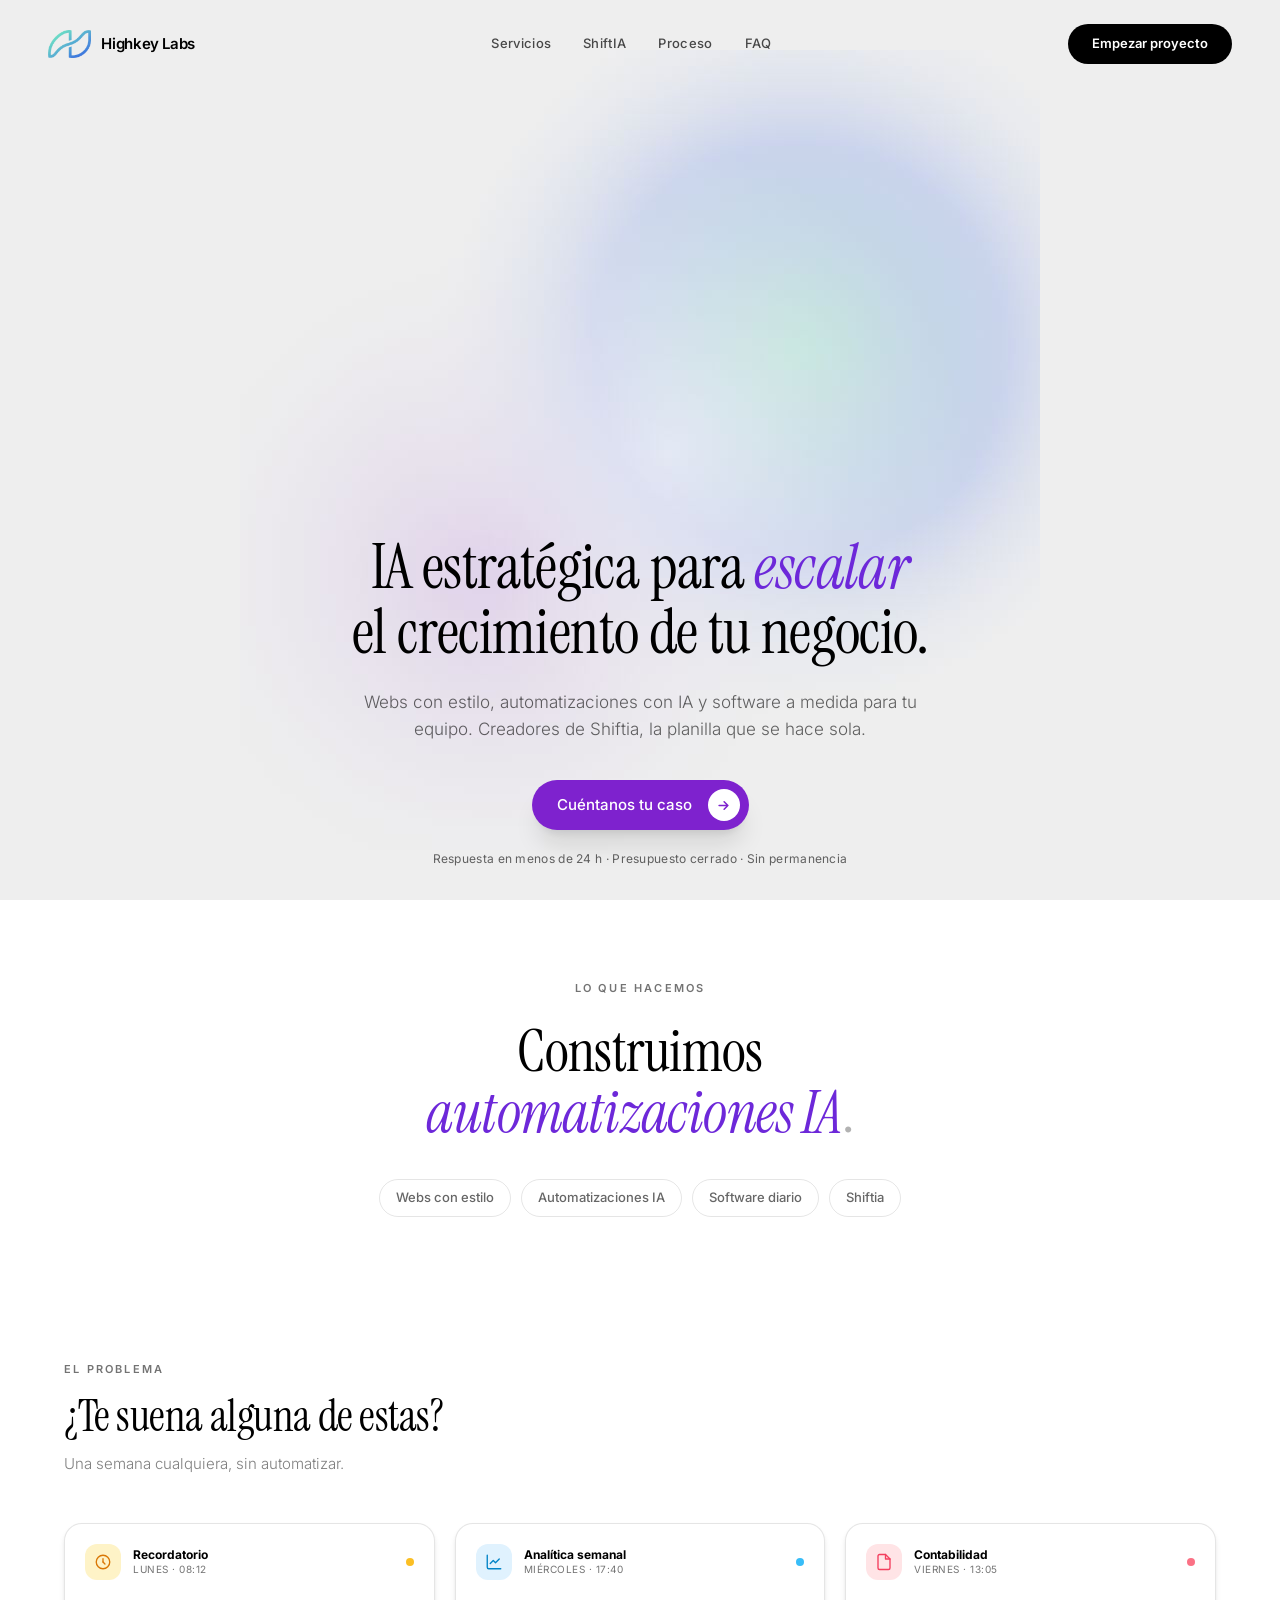
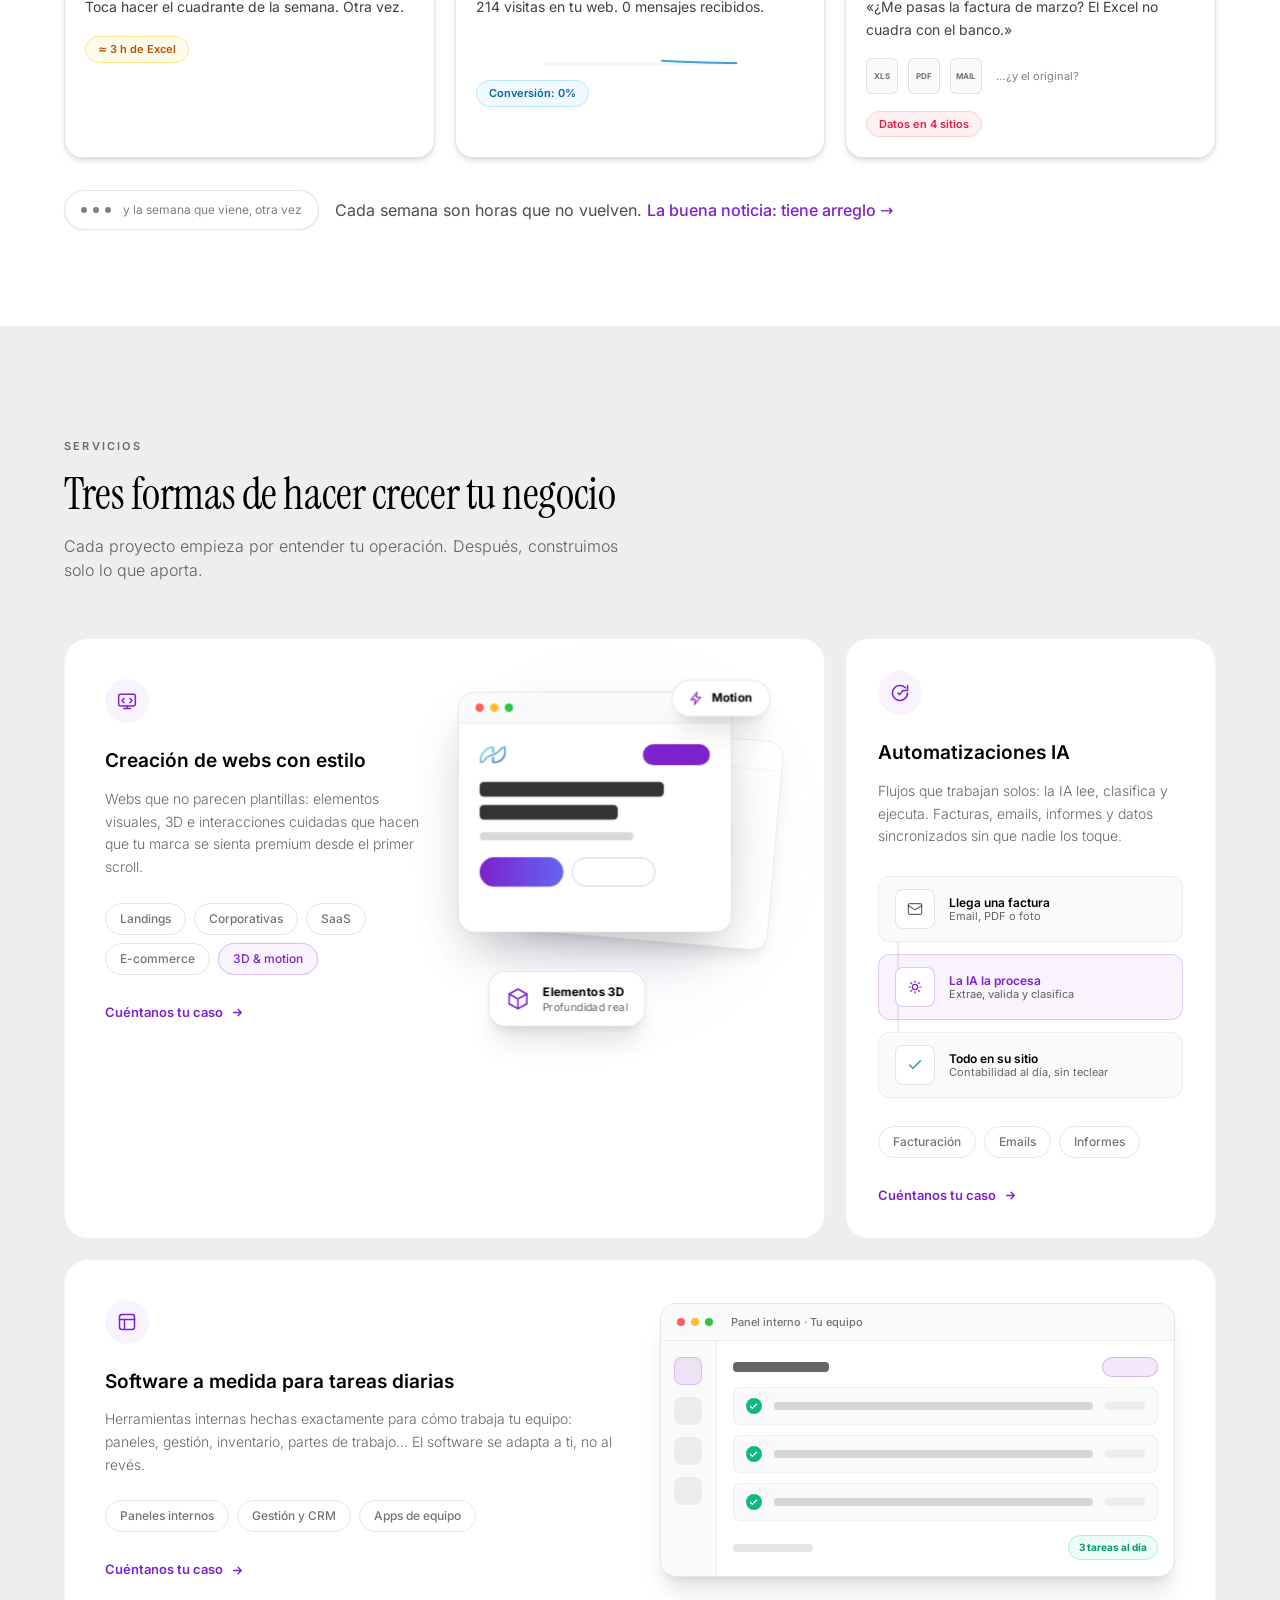
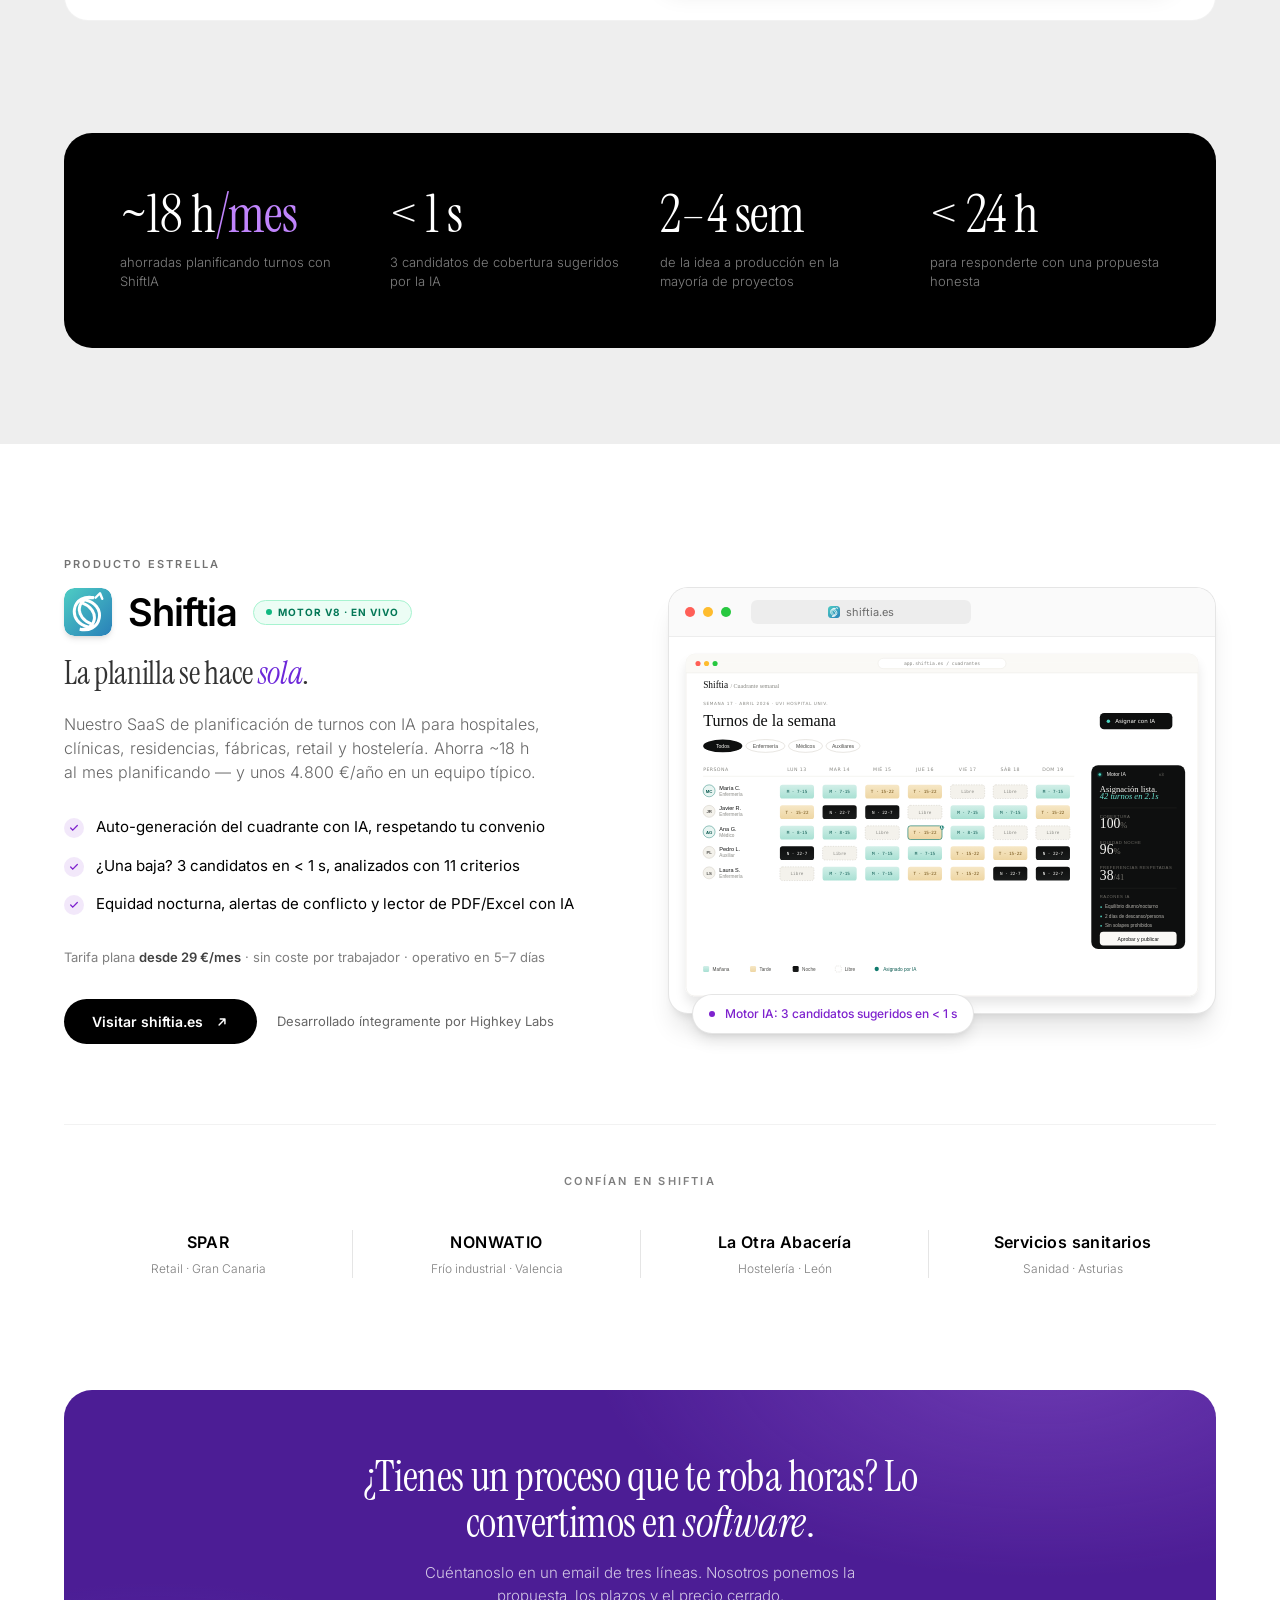
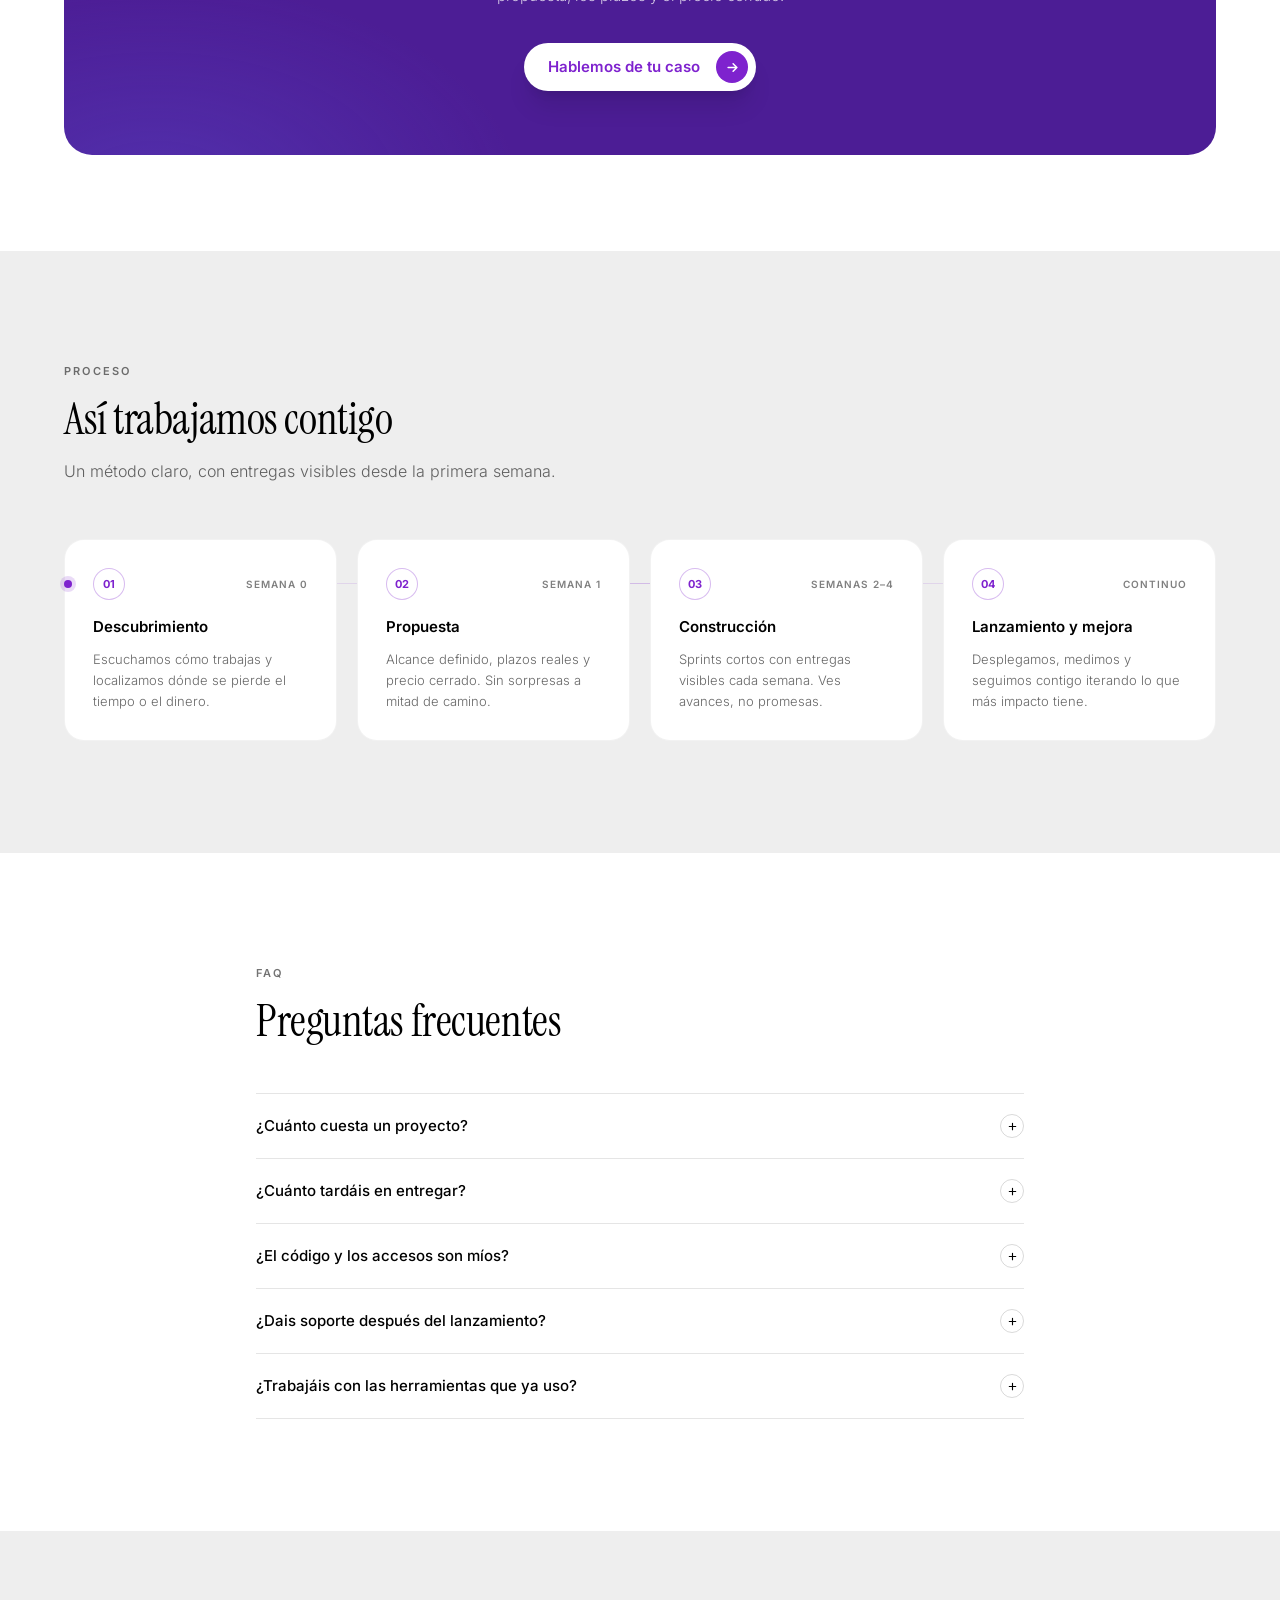
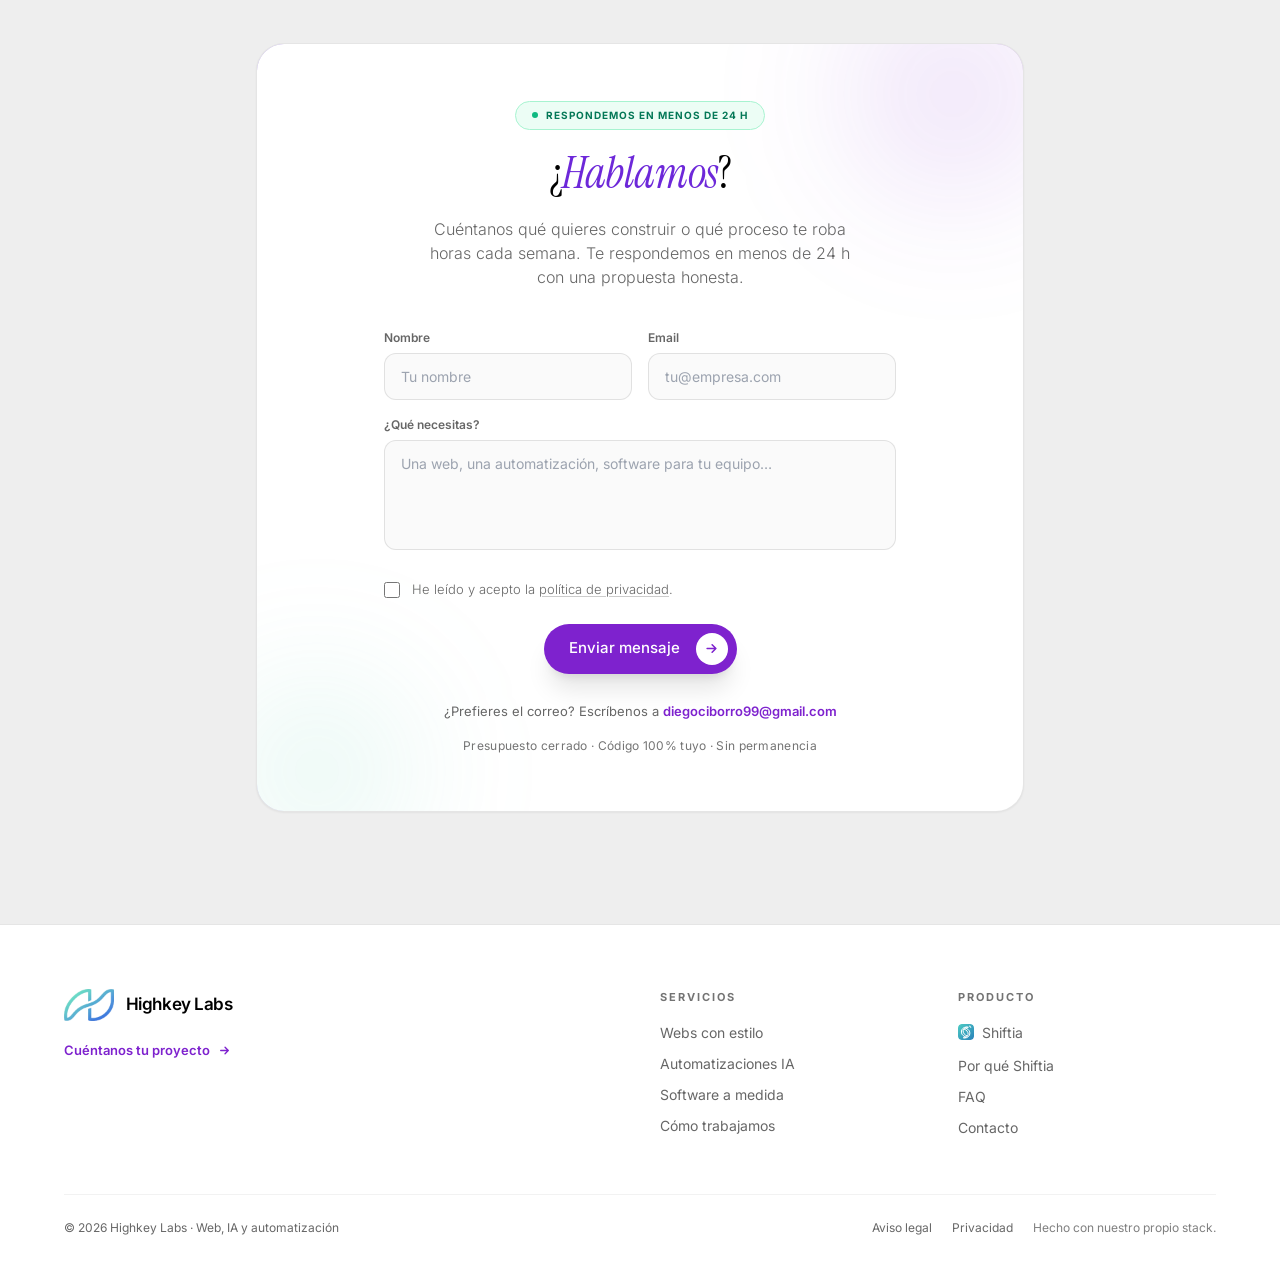
==== commit 5166be24: "Proceso como flujo animado, contacto más visual y footer simplificado - Proceso: números convertidos" ====
--- a/index.html
+++ b/index.html
@@ -580,11 +580,11 @@
       <p class="text-black/60 text-[16px] font-light">Un método claro, con entregas visibles desde la primera semana.</p>
     </div>
     <div class="relative">
-      <div id="procline" class="hidden lg:block absolute top-[52px] left-[10%] right-[10%] h-px bg-gradient-to-r from-transparent via-[#7e22ce]/25 to-transparent" aria-hidden="true"></div>
+      <div id="procline" class="hidden lg:block absolute top-[44px] left-0 right-0 h-px bg-gradient-to-r from-transparent via-[#7e22ce]/25 to-transparent" aria-hidden="true"><span class="proc-dot"></span></div>
       <div class="relative grid sm:grid-cols-2 lg:grid-cols-4 gap-5">
       <article class="reveal bg-white border border-black/5 rounded-[20px] p-7 hover:border-black/15 transition-colors">
         <div class="flex items-center justify-between mb-4">
-          <span class="text-[12px] font-bold tracking-[0.15em] text-[#7e22ce]">01</span>
+          <span class="proc-num w-8 h-8 rounded-full bg-white border border-[#7e22ce]/30 text-[#7e22ce] flex items-center justify-center text-[11px] font-bold" style="--pd:.3s">01</span>
           <span class="text-[10px] uppercase tracking-widest text-black/50 font-semibold">Semana 0</span>
         </div>
         <h3 class="text-[15px] font-semibold mb-2.5">Descubrimiento</h3>
@@ -592,7 +592,7 @@
       </article>
       <article class="reveal rd-1 bg-white border border-black/5 rounded-[20px] p-7 hover:border-black/15 transition-colors">
         <div class="flex items-center justify-between mb-4">
-          <span class="text-[12px] font-bold tracking-[0.15em] text-[#7e22ce]">02</span>
+          <span class="proc-num w-8 h-8 rounded-full bg-white border border-[#7e22ce]/30 text-[#7e22ce] flex items-center justify-center text-[11px] font-bold" style="--pd:2.35s">02</span>
           <span class="text-[10px] uppercase tracking-widest text-black/50 font-semibold">Semana 1</span>
         </div>
         <h3 class="text-[15px] font-semibold mb-2.5">Propuesta</h3>
@@ -600,7 +600,7 @@
       </article>
       <article class="reveal rd-2 bg-white border border-black/5 rounded-[20px] p-7 hover:border-black/15 transition-colors">
         <div class="flex items-center justify-between mb-4">
-          <span class="text-[12px] font-bold tracking-[0.15em] text-[#7e22ce]">03</span>
+          <span class="proc-num w-8 h-8 rounded-full bg-white border border-[#7e22ce]/30 text-[#7e22ce] flex items-center justify-center text-[11px] font-bold" style="--pd:4.4s">03</span>
           <span class="text-[10px] uppercase tracking-widest text-black/50 font-semibold">Semanas 2–4</span>
         </div>
         <h3 class="text-[15px] font-semibold mb-2.5">Construcción</h3>
@@ -608,7 +608,7 @@
       </article>
       <article class="reveal rd-3 bg-white border border-black/5 rounded-[20px] p-7 hover:border-black/15 transition-colors">
         <div class="flex items-center justify-between mb-4">
-          <span class="text-[12px] font-bold tracking-[0.15em] text-[#7e22ce]">04</span>
+          <span class="proc-num w-8 h-8 rounded-full bg-white border border-[#7e22ce]/30 text-[#7e22ce] flex items-center justify-center text-[11px] font-bold" style="--pd:6.45s">04</span>
           <span class="text-[10px] uppercase tracking-widest text-black/50 font-semibold">Continuo</span>
         </div>
         <h3 class="text-[15px] font-semibold mb-2.5">Lanzamiento y mejora</h3>
@@ -679,9 +679,15 @@
 <!-- ===== CONTACTO ===== -->
 <section id="contacto" class="bg-[#eeeeee] py-24 md:py-28 px-6 scroll-mt-24">
   <div class="max-w-3xl mx-auto">
-    <div class="reveal bg-white rounded-[28px] border border-black/10 shadow-sm px-8 py-14 md:px-14 text-center">
-      <p class="text-[11px] uppercase tracking-[0.2em] text-black/55 font-semibold mb-4">Contacto</p>
-      <h2 class="font-serifd text-[30px] md:text-[44px] leading-[1.08] mb-5">¿Hablamos?</h2>
+    <div class="reveal contact-card bg-white rounded-[28px] border border-black/10 shadow-sm px-8 py-14 md:px-14 text-center">
+      <div class="contact-blob cb-1" aria-hidden="true"></div>
+      <div class="contact-blob cb-2" aria-hidden="true"></div>
+      <div class="relative">
+      <span class="inline-flex items-center gap-2 bg-emerald-50 border border-emerald-200 text-emerald-700 rounded-full px-4 py-1.5 text-[10px] font-bold uppercase tracking-widest mb-5">
+        <span class="w-1.5 h-1.5 rounded-full bg-emerald-500 animate-pulse" aria-hidden="true"></span>
+        Respondemos en menos de 24 h
+      </span>
+      <h2 class="font-serifd text-[30px] md:text-[44px] leading-[1.08] mb-5">¿<em class="text-[#6d28d9]">Hablamos</em>?</h2>
       <p class="text-black/60 text-[16px] font-light max-w-[440px] mx-auto mb-10">Cuéntanos qué quieres construir o qué proceso te roba horas cada semana. Te respondemos en menos de 24 h con una propuesta honesta.</p>
       <div id="formOk" class="hidden mb-8 max-w-lg mx-auto bg-emerald-50 border border-emerald-200 text-emerald-800 rounded-2xl px-6 py-4 text-[14px] font-medium" role="status">
         ✓ Mensaje enviado. Te responderemos en menos de 24 horas.
@@ -724,7 +730,8 @@
         </div>
       </form>
       <p class="mt-7 text-[13px] text-black/60 text-center">¿Prefieres el correo? Escríbenos a <a href="mailto:diegociborro99@gmail.com" class="font-semibold text-[#7e22ce] hover:underline">diegociborro99@gmail.com</a></p>
-      <p class="mt-4 text-[12px] text-black/55 tracking-wide text-center">Respuesta en menos de 24 h · Presupuesto cerrado · Código 100% tuyo</p>
+      <p class="mt-4 text-[12px] text-black/55 tracking-wide text-center">Presupuesto cerrado · Código 100% tuyo · Sin permanencia</p>
+      </div>
     </div>
   </div>
 </section>
@@ -740,7 +747,6 @@
           <img src="logo.png" alt="Logo de Highkey Labs" width="149" height="96" class="h-8 w-auto">
           <span class="text-[17px] font-semibold tracking-tight">Highkey Labs</span>
         </div>
-        <p class="text-[14px] text-black/55 font-light max-w-xs leading-relaxed mb-5">Estudio digital: webs con estilo, automatizaciones IA y software a medida para el día a día. Creadores de Shiftia.</p>
         <a href="#contacto" class="inline-flex items-center gap-2 text-[13px] font-semibold text-[#7e22ce] hover:gap-3 transition-all">
           Cuéntanos tu proyecto
           <svg width="13" height="13" viewBox="0 0 24 24" fill="none" stroke="currentColor" stroke-width="2.5" stroke-linecap="round" stroke-linejoin="round" aria-hidden="true"><path d="M5 12h14M13 6l6 6-6 6"/></svg>
--- a/styles.css
+++ b/styles.css
@@ -1 +1 @@
-*,:after,:before{--tw-border-spacing-x:0;--tw-border-spacing-y:0;--tw-translate-x:0;--tw-translate-y:0;--tw-rotate:0;--tw-skew-x:0;--tw-skew-y:0;--tw-scale-x:1;--tw-scale-y:1;--tw-pan-x: ;--tw-pan-y: ;--tw-pinch-zoom: ;--tw-scroll-snap-strictness:proximity;--tw-gradient-from-position: ;--tw-gradient-via-position: ;--tw-gradient-to-position: ;--tw-ordinal: ;--tw-slashed-zero: ;--tw-numeric-figure: ;--tw-numeric-spacing: ;--tw-numeric-fraction: ;--tw-ring-inset: ;--tw-ring-offset-width:0px;--tw-ring-offset-color:#fff;--tw-ring-color:rgba(59,130,246,.5);--tw-ring-offset-shadow:0 0 #0000;--tw-ring-shadow:0 0 #0000;--tw-shadow:0 0 #0000;--tw-shadow-colored:0 0 #0000;--tw-blur: ;--tw-brightness: ;--tw-contrast: ;--tw-grayscale: ;--tw-hue-rotate: ;--tw-invert: ;--tw-saturate: ;--tw-sepia: ;--tw-drop-shadow: ;--tw-backdrop-blur: ;--tw-backdrop-brightness: ;--tw-backdrop-contrast: ;--tw-backdrop-grayscale: ;--tw-backdrop-hue-rotate: ;--tw-backdrop-invert: ;--tw-backdrop-opacity: ;--tw-backdrop-saturate: ;--tw-backdrop-sepia: ;--tw-contain-size: ;--tw-contain-layout: ;--tw-contain-paint: ;--tw-contain-style: }::backdrop{--tw-border-spacing-x:0;--tw-border-spacing-y:0;--tw-translate-x:0;--tw-translate-y:0;--tw-rotate:0;--tw-skew-x:0;--tw-skew-y:0;--tw-scale-x:1;--tw-scale-y:1;--tw-pan-x: ;--tw-pan-y: ;--tw-pinch-zoom: ;--tw-scroll-snap-strictness:proximity;--tw-gradient-from-position: ;--tw-gradient-via-position: ;--tw-gradient-to-position: ;--tw-ordinal: ;--tw-slashed-zero: ;--tw-numeric-figure: ;--tw-numeric-spacing: ;--tw-numeric-fraction: ;--tw-ring-inset: ;--tw-ring-offset-width:0px;--tw-ring-offset-color:#fff;--tw-ring-color:rgba(59,130,246,.5);--tw-ring-offset-shadow:0 0 #0000;--tw-ring-shadow:0 0 #0000;--tw-shadow:0 0 #0000;--tw-shadow-colored:0 0 #0000;--tw-blur: ;--tw-brightness: ;--tw-contrast: ;--tw-grayscale: ;--tw-hue-rotate: ;--tw-invert: ;--tw-saturate: ;--tw-sepia: ;--tw-drop-shadow: ;--tw-backdrop-blur: ;--tw-backdrop-brightness: ;--tw-backdrop-contrast: ;--tw-backdrop-grayscale: ;--tw-backdrop-hue-rotate: ;--tw-backdrop-invert: ;--tw-backdrop-opacity: ;--tw-backdrop-saturate: ;--tw-backdrop-sepia: ;--tw-contain-size: ;--tw-contain-layout: ;--tw-contain-paint: ;--tw-contain-style: }/*! tailwindcss v3.4.17 | MIT License | https://tailwindcss.com*/*,:after,:before{box-sizing:border-box;border:0 solid #e5e7eb}:after,:before{--tw-content:""}:host,html{line-height:1.5;-webkit-text-size-adjust:100%;-moz-tab-size:4;-o-tab-size:4;tab-size:4;font-family:ui-sans-serif,system-ui,sans-serif,Apple Color Emoji,Segoe UI Emoji,Segoe UI Symbol,Noto Color Emoji;font-feature-settings:normal;font-variation-settings:normal;-webkit-tap-highlight-color:transparent}body{margin:0;line-height:inherit}hr{height:0;color:inherit;border-top-width:1px}abbr:where([title]){-webkit-text-decoration:underline dotted;text-decoration:underline dotted}h1,h2,h3,h4,h5,h6{font-size:inherit;font-weight:inherit}a{color:inherit;text-decoration:inherit}b,strong{font-weight:bolder}code,kbd,pre,samp{font-family:ui-monospace,SFMono-Regular,Menlo,Monaco,Consolas,Liberation Mono,Courier New,monospace;font-feature-settings:normal;font-variation-settings:normal;font-size:1em}small{font-size:80%}sub,sup{font-size:75%;line-height:0;position:relative;vertical-align:baseline}sub{bottom:-.25em}sup{top:-.5em}table{text-indent:0;border-color:inherit;border-collapse:collapse}button,input,optgroup,select,textarea{font-family:inherit;font-feature-settings:inherit;font-variation-settings:inherit;font-size:100%;font-weight:inherit;line-height:inherit;letter-spacing:inherit;color:inherit;margin:0;padding:0}button,select{text-transform:none}button,input:where([type=button]),input:where([type=reset]),input:where([type=submit]){-webkit-appearance:button;background-color:transparent;background-image:none}:-moz-focusring{outline:auto}:-moz-ui-invalid{box-shadow:none}progress{vertical-align:baseline}::-webkit-inner-spin-button,::-webkit-outer-spin-button{height:auto}[type=search]{-webkit-appearance:textfield;outline-offset:-2px}::-webkit-search-decoration{-webkit-appearance:none}::-webkit-file-upload-button{-webkit-appearance:button;font:inherit}summary{display:list-item}blockquote,dd,dl,figure,h1,h2,h3,h4,h5,h6,hr,p,pre{margin:0}fieldset{margin:0}fieldset,legend{padding:0}menu,ol,ul{list-style:none;margin:0;padding:0}dialog{padding:0}textarea{resize:vertical}input::-moz-placeholder,textarea::-moz-placeholder{opacity:1;color:#9ca3af}input::placeholder,textarea::placeholder{opacity:1;color:#9ca3af}[role=button],button{cursor:pointer}:disabled{cursor:default}audio,canvas,embed,iframe,img,object,svg,video{display:block;vertical-align:middle}img,video{max-width:100%;height:auto}[hidden]:where(:not([hidden=until-found])){display:none}.pointer-events-none{pointer-events:none}.visible{visibility:visible}.fixed{position:fixed}.absolute{position:absolute}.relative{position:relative}.inset-0{inset:0}.inset-6{inset:1.5rem}.-bottom-1{bottom:-.25rem}.-bottom-5{bottom:-1.25rem}.left-0{left:0}.left-6{left:1.5rem}.left-8{left:2rem}.left-\[10\%\]{left:10%}.right-0{right:0}.right-2{right:.5rem}.right-6{right:1.5rem}.right-\[10\%\]{right:10%}.top-0{top:0}.top-10{top:2.5rem}.top-2{top:.5rem}.top-6{top:1.5rem}.top-\[52px\]{top:52px}.z-0{z-index:0}.z-10{z-index:10}.z-50{z-index:50}.z-\[100\]{z-index:100}.z-\[5\]{z-index:5}.mx-auto{margin-left:auto;margin-right:auto}.mb-1{margin-bottom:.25rem}.mb-1\.5{margin-bottom:.375rem}.mb-10{margin-bottom:2.5rem}.mb-12{margin-bottom:3rem}.mb-14{margin-bottom:3.5rem}.mb-16{margin-bottom:4rem}.mb-2{margin-bottom:.5rem}.mb-2\.5{margin-bottom:.625rem}.mb-3{margin-bottom:.75rem}.mb-4{margin-bottom:1rem}.mb-5{margin-bottom:1.25rem}.mb-6{margin-bottom:1.5rem}.mb-7{margin-bottom:1.75rem}.mb-8{margin-bottom:2rem}.mb-9{margin-bottom:2.25rem}.ml-1{margin-left:.25rem}.ml-1\.5{margin-left:.375rem}.ml-3{margin-left:.75rem}.mt-0\.5{margin-top:.125rem}.mt-1\.5{margin-top:.375rem}.mt-20{margin-top:5rem}.mt-4{margin-top:1rem}.mt-5{margin-top:1.25rem}.mt-6{margin-top:1.5rem}.mt-7{margin-top:1.75rem}.mt-9{margin-top:2.25rem}.mt-auto{margin-top:auto}.block{display:block}.flex{display:flex}.inline-flex{display:inline-flex}.table{display:table}.grid{display:grid}.hidden{display:none}.aspect-square{aspect-ratio:1/1}.h-1\.5{height:.375rem}.h-10{height:2.5rem}.h-11{height:2.75rem}.h-16{height:4rem}.h-2{height:.5rem}.h-2\.5{height:.625rem}.h-3{height:.75rem}.h-3\.5{height:.875rem}.h-4{height:1rem}.h-5{height:1.25rem}.h-6{height:1.5rem}.h-7{height:1.75rem}.h-8{height:2rem}.h-9{height:2.25rem}.h-\[210px\]{height:210px}.h-\[230px\]{height:230px}.h-\[280px\]{height:280px}.h-auto{height:auto}.h-full{height:100%}.h-px{height:1px}.min-h-screen{min-height:100vh}.w-1\.5{width:.375rem}.w-10{width:2.5rem}.w-11{width:2.75rem}.w-14{width:3.5rem}.w-16{width:4rem}.w-2{width:.5rem}.w-2\.5{width:.625rem}.w-2\/3{width:66.666667%}.w-20{width:5rem}.w-24{width:6rem}.w-3{width:.75rem}.w-3\/5{width:60%}.w-4{width:1rem}.w-4\/5{width:80%}.w-5{width:1.25rem}.w-6{width:1.5rem}.w-7{width:1.75rem}.w-8{width:2rem}.w-9{width:2.25rem}.w-\[150\%\]{width:150%}.w-\[78\%\]{width:78%}.w-\[82\%\]{width:82%}.w-auto{width:auto}.w-full{width:100%}.min-w-0{min-width:0}.max-w-2xl{max-width:42rem}.max-w-3xl{max-width:48rem}.max-w-4xl{max-width:56rem}.max-w-6xl{max-width:72rem}.max-w-\[220px\]{max-width:220px}.max-w-\[440px\]{max-width:440px}.max-w-\[480px\]{max-width:480px}.max-w-\[560px\]{max-width:560px}.max-w-\[800px\]{max-width:800px}.max-w-\[860px\]{max-width:860px}.max-w-lg{max-width:32rem}.max-w-md{max-width:28rem}.max-w-xl{max-width:36rem}.max-w-xs{max-width:20rem}.flex-1{flex:1 1 0%}.flex-shrink-0{flex-shrink:0}.-rotate-\[4deg\]{--tw-rotate:-4deg}.-rotate-\[4deg\],.rotate-\[5deg\]{transform:translate(var(--tw-translate-x),var(--tw-translate-y)) rotate(var(--tw-rotate)) skewX(var(--tw-skew-x)) skewY(var(--tw-skew-y)) scaleX(var(--tw-scale-x)) scaleY(var(--tw-scale-y))}.rotate-\[5deg\]{--tw-rotate:5deg}.transform{transform:translate(var(--tw-translate-x),var(--tw-translate-y)) rotate(var(--tw-rotate)) skewX(var(--tw-skew-x)) skewY(var(--tw-skew-y)) scaleX(var(--tw-scale-x)) scaleY(var(--tw-scale-y))}@keyframes pulse{50%{opacity:.5}}.animate-pulse{animation:pulse 2s cubic-bezier(.4,0,.6,1) infinite}.cursor-pointer{cursor:pointer}.select-none{-webkit-user-select:none;-moz-user-select:none;user-select:none}.resize-none{resize:none}.scroll-mt-24{scroll-margin-top:6rem}.scroll-mt-28{scroll-margin-top:7rem}.list-disc{list-style-type:disc}.grid-cols-2{grid-template-columns:repeat(2,minmax(0,1fr))}.flex-col{flex-direction:column}.flex-wrap{flex-wrap:wrap}.items-start{align-items:flex-start}.items-center{align-items:center}.justify-end{justify-content:flex-end}.justify-center{justify-content:center}.justify-between{justify-content:space-between}.gap-1\.5{gap:.375rem}.gap-10{gap:2.5rem}.gap-14{gap:3.5rem}.gap-2{gap:.5rem}.gap-2\.5{gap:.625rem}.gap-3{gap:.75rem}.gap-3\.5{gap:.875rem}.gap-4{gap:1rem}.gap-5{gap:1.25rem}.gap-8{gap:2rem}.gap-y-10{row-gap:2.5rem}.space-y-2>:not([hidden])~:not([hidden]){--tw-space-y-reverse:0;margin-top:calc(.5rem*(1 - var(--tw-space-y-reverse)));margin-bottom:calc(.5rem*var(--tw-space-y-reverse))}.space-y-2\.5>:not([hidden])~:not([hidden]){--tw-space-y-reverse:0;margin-top:calc(.625rem*(1 - var(--tw-space-y-reverse)));margin-bottom:calc(.625rem*var(--tw-space-y-reverse))}.space-y-3>:not([hidden])~:not([hidden]){--tw-space-y-reverse:0;margin-top:calc(.75rem*(1 - var(--tw-space-y-reverse)));margin-bottom:calc(.75rem*var(--tw-space-y-reverse))}.space-y-4>:not([hidden])~:not([hidden]){--tw-space-y-reverse:0;margin-top:calc(1rem*(1 - var(--tw-space-y-reverse)));margin-bottom:calc(1rem*var(--tw-space-y-reverse))}.space-y-5>:not([hidden])~:not([hidden]){--tw-space-y-reverse:0;margin-top:calc(1.25rem*(1 - var(--tw-space-y-reverse)));margin-bottom:calc(1.25rem*var(--tw-space-y-reverse))}.divide-y>:not([hidden])~:not([hidden]){--tw-divide-y-reverse:0;border-top-width:calc(1px*(1 - var(--tw-divide-y-reverse)));border-bottom-width:calc(1px*var(--tw-divide-y-reverse))}.divide-black\/10>:not([hidden])~:not([hidden]){border-color:rgba(0,0,0,.1)}.overflow-hidden{overflow:hidden}.scroll-smooth{scroll-behavior:smooth}.truncate{overflow:hidden;text-overflow:ellipsis;white-space:nowrap}.rounded{border-radius:.25rem}.rounded-2xl{border-radius:1rem}.rounded-\[10px\]{border-radius:10px}.rounded-\[18px\]{border-radius:18px}.rounded-\[20px\]{border-radius:20px}.rounded-\[24px\]{border-radius:24px}.rounded-\[28px\]{border-radius:28px}.rounded-\[3px\]{border-radius:3px}.rounded-full{border-radius:9999px}.rounded-lg{border-radius:.5rem}.rounded-md{border-radius:.375rem}.rounded-xl{border-radius:.75rem}.border{border-width:1px}.border-y{border-top-width:1px}.border-b,.border-y{border-bottom-width:1px}.border-r{border-right-width:1px}.border-t{border-top-width:1px}.border-\[\#7e22ce\]\/20{border-color:rgba(126,34,206,.2)}.border-\[\#7e22ce\]\/25{border-color:rgba(126,34,206,.25)}.border-amber-200{--tw-border-opacity:1;border-color:rgb(253 230 138/var(--tw-border-opacity,1))}.border-black\/10{border-color:rgba(0,0,0,.1)}.border-black\/15{border-color:rgba(0,0,0,.15)}.border-black\/5{border-color:rgba(0,0,0,.05)}.border-emerald-200{--tw-border-opacity:1;border-color:rgb(167 243 208/var(--tw-border-opacity,1))}.border-rose-200{--tw-border-opacity:1;border-color:rgb(254 205 211/var(--tw-border-opacity,1))}.border-sky-200{--tw-border-opacity:1;border-color:rgb(186 230 253/var(--tw-border-opacity,1))}.border-transparent{border-color:transparent}.bg-\[\#28c840\]{--tw-bg-opacity:1;background-color:rgb(40 200 64/var(--tw-bg-opacity,1))}.bg-\[\#7e22ce\]{--tw-bg-opacity:1;background-color:rgb(126 34 206/var(--tw-bg-opacity,1))}.bg-\[\#7e22ce\]\/10{background-color:rgba(126,34,206,.1)}.bg-\[\#7e22ce\]\/5{background-color:rgba(126,34,206,.05)}.bg-\[\#eeeeee\]{--tw-bg-opacity:1;background-color:rgb(238 238 238/var(--tw-bg-opacity,1))}.bg-\[\#eeeeee\]\/95{background-color:hsla(0,0%,93%,.95)}.bg-\[\#fafafa\]{--tw-bg-opacity:1;background-color:rgb(250 250 250/var(--tw-bg-opacity,1))}.bg-\[\#febc2e\]{--tw-bg-opacity:1;background-color:rgb(254 188 46/var(--tw-bg-opacity,1))}.bg-\[\#ff5f57\]{--tw-bg-opacity:1;background-color:rgb(255 95 87/var(--tw-bg-opacity,1))}.bg-amber-100{--tw-bg-opacity:1;background-color:rgb(254 243 199/var(--tw-bg-opacity,1))}.bg-amber-400{--tw-bg-opacity:1;background-color:rgb(251 191 36/var(--tw-bg-opacity,1))}.bg-amber-50{--tw-bg-opacity:1;background-color:rgb(255 251 235/var(--tw-bg-opacity,1))}.bg-black{--tw-bg-opacity:1;background-color:rgb(0 0 0/var(--tw-bg-opacity,1))}.bg-black\/10{background-color:rgba(0,0,0,.1)}.bg-black\/15{background-color:rgba(0,0,0,.15)}.bg-black\/5{background-color:rgba(0,0,0,.05)}.bg-black\/50{background-color:rgba(0,0,0,.5)}.bg-black\/60{background-color:rgba(0,0,0,.6)}.bg-black\/80{background-color:rgba(0,0,0,.8)}.bg-emerald-50{--tw-bg-opacity:1;background-color:rgb(236 253 245/var(--tw-bg-opacity,1))}.bg-emerald-500{--tw-bg-opacity:1;background-color:rgb(16 185 129/var(--tw-bg-opacity,1))}.bg-rose-100{--tw-bg-opacity:1;background-color:rgb(255 228 230/var(--tw-bg-opacity,1))}.bg-rose-400{--tw-bg-opacity:1;background-color:rgb(251 113 133/var(--tw-bg-opacity,1))}.bg-rose-50{--tw-bg-opacity:1;background-color:rgb(255 241 242/var(--tw-bg-opacity,1))}.bg-sky-100{--tw-bg-opacity:1;background-color:rgb(224 242 254/var(--tw-bg-opacity,1))}.bg-sky-400{--tw-bg-opacity:1;background-color:rgb(56 189 248/var(--tw-bg-opacity,1))}.bg-sky-50{--tw-bg-opacity:1;background-color:rgb(240 249 255/var(--tw-bg-opacity,1))}.bg-white{--tw-bg-opacity:1;background-color:rgb(255 255 255/var(--tw-bg-opacity,1))}.bg-gradient-to-br{background-image:linear-gradient(to bottom right,var(--tw-gradient-stops))}.bg-gradient-to-r{background-image:linear-gradient(to right,var(--tw-gradient-stops))}.from-\[\#7e22ce\]{--tw-gradient-from:#7e22ce var(--tw-gradient-from-position);--tw-gradient-to:rgba(126,34,206,0) var(--tw-gradient-to-position);--tw-gradient-stops:var(--tw-gradient-from),var(--tw-gradient-to)}.from-\[\#7e22ce\]\/15{--tw-gradient-from:rgba(126,34,206,.15) var(--tw-gradient-from-position);--tw-gradient-to:rgba(126,34,206,0) var(--tw-gradient-to-position);--tw-gradient-stops:var(--tw-gradient-from),var(--tw-gradient-to)}.from-black\/5{--tw-gradient-from:rgba(0,0,0,.05) var(--tw-gradient-from-position);--tw-gradient-to:transparent var(--tw-gradient-to-position);--tw-gradient-stops:var(--tw-gradient-from),var(--tw-gradient-to)}.from-transparent{--tw-gradient-from:transparent var(--tw-gradient-from-position);--tw-gradient-to:transparent var(--tw-gradient-to-position);--tw-gradient-stops:var(--tw-gradient-from),var(--tw-gradient-to)}.via-\[\#6366f1\]\/10{--tw-gradient-to:rgba(99,102,241,0) var(--tw-gradient-to-position);--tw-gradient-stops:var(--tw-gradient-from),rgba(99,102,241,.1) var(--tw-gradient-via-position),var(--tw-gradient-to)}.via-\[\#7e22ce\]\/25{--tw-gradient-to:rgba(126,34,206,0) var(--tw-gradient-to-position);--tw-gradient-stops:var(--tw-gradient-from),rgba(126,34,206,.25) var(--tw-gradient-via-position),var(--tw-gradient-to)}.to-\[\#6366f1\]{--tw-gradient-to:#6366f1 var(--tw-gradient-to-position)}.to-transparent{--tw-gradient-to:transparent var(--tw-gradient-to-position)}.object-cover{-o-object-fit:cover;object-fit:cover}.p-2{padding:.5rem}.p-4{padding:1rem}.p-5{padding:1.25rem}.p-7{padding:1.75rem}.p-8{padding:2rem}.px-2\.5{padding-left:.625rem;padding-right:.625rem}.px-3{padding-left:.75rem;padding-right:.75rem}.px-3\.5{padding-left:.875rem;padding-right:.875rem}.px-4{padding-left:1rem;padding-right:1rem}.px-5{padding-left:1.25rem;padding-right:1.25rem}.px-6{padding-left:1.5rem;padding-right:1.5rem}.px-7{padding-left:1.75rem;padding-right:1.75rem}.px-8{padding-left:2rem;padding-right:2rem}.py-1{padding-top:.25rem;padding-bottom:.25rem}.py-1\.5{padding-top:.375rem;padding-bottom:.375rem}.py-12{padding-top:3rem;padding-bottom:3rem}.py-14{padding-top:3.5rem;padding-bottom:3.5rem}.py-16{padding-top:4rem;padding-bottom:4rem}.py-2{padding-top:.5rem;padding-bottom:.5rem}.py-2\.5{padding-top:.625rem;padding-bottom:.625rem}.py-24{padding-top:6rem;padding-bottom:6rem}.py-3{padding-top:.75rem;padding-bottom:.75rem}.py-4{padding-top:1rem;padding-bottom:1rem}.py-5{padding-top:1.25rem;padding-bottom:1.25rem}.py-8{padding-top:2rem;padding-bottom:2rem}.pb-16{padding-bottom:4rem}.pb-24{padding-bottom:6rem}.pb-4{padding-bottom:1rem}.pb-8{padding-bottom:2rem}.pl-6{padding-left:1.5rem}.pr-2{padding-right:.5rem}.pt-1{padding-top:.25rem}.pt-12{padding-top:3rem}.pt-16{padding-top:4rem}.pt-20{padding-top:5rem}.pt-24{padding-top:6rem}.pt-4{padding-top:1rem}.pt-6{padding-top:1.5rem}.text-left{text-align:left}.text-center{text-align:center}.text-2xl{font-size:1.5rem;line-height:2rem}.text-\[10px\]{font-size:10px}.text-\[11px\]{font-size:11px}.text-\[12px\]{font-size:12px}.text-\[13px\]{font-size:13px}.text-\[14px\]{font-size:14px}.text-\[15px\]{font-size:15px}.text-\[16px\]{font-size:16px}.text-\[17px\]{font-size:17px}.text-\[19px\]{font-size:19px}.text-\[26px\]{font-size:26px}.text-\[28px\]{font-size:28px}.text-\[30px\]{font-size:30px}.text-\[34px\]{font-size:34px}.text-\[38px\]{font-size:38px}.text-\[40px\]{font-size:40px}.text-\[42px\]{font-size:42px}.text-\[8px\]{font-size:8px}.font-bold{font-weight:700}.font-light{font-weight:300}.font-medium{font-weight:500}.font-semibold{font-weight:600}.uppercase{text-transform:uppercase}.leading-\[1\.05\]{line-height:1.05}.leading-\[1\.06\]{line-height:1.06}.leading-\[1\.08\]{line-height:1.08}.leading-\[1\.12\]{line-height:1.12}.leading-\[1\.1\]{line-height:1.1}.leading-none{line-height:1}.leading-relaxed{line-height:1.625}.leading-tight{line-height:1.25}.tracking-\[-0\.03em\]{letter-spacing:-.03em}.tracking-\[0\.15em\]{letter-spacing:.15em}.tracking-\[0\.18em\]{letter-spacing:.18em}.tracking-\[0\.2em\]{letter-spacing:.2em}.tracking-tight{letter-spacing:-.025em}.tracking-wide{letter-spacing:.025em}.tracking-wider{letter-spacing:.05em}.tracking-widest{letter-spacing:.1em}.text-\[\#6d28d9\]{--tw-text-opacity:1;color:rgb(109 40 217/var(--tw-text-opacity,1))}.text-\[\#7e22ce\]{--tw-text-opacity:1;color:rgb(126 34 206/var(--tw-text-opacity,1))}.text-\[\#c084fc\]{--tw-text-opacity:1;color:rgb(192 132 252/var(--tw-text-opacity,1))}.text-amber-600{--tw-text-opacity:1;color:rgb(217 119 6/var(--tw-text-opacity,1))}.text-amber-700{--tw-text-opacity:1;color:rgb(180 83 9/var(--tw-text-opacity,1))}.text-amber-800{--tw-text-opacity:1;color:rgb(146 64 14/var(--tw-text-opacity,1))}.text-black{--tw-text-opacity:1;color:rgb(0 0 0/var(--tw-text-opacity,1))}.text-black\/30{color:rgba(0,0,0,.3)}.text-black\/50{color:rgba(0,0,0,.5)}.text-black\/55{color:rgba(0,0,0,.55)}.text-black\/60{color:rgba(0,0,0,.6)}.text-black\/70{color:rgba(0,0,0,.7)}.text-black\/75{color:rgba(0,0,0,.75)}.text-black\/80{color:rgba(0,0,0,.8)}.text-emerald-600{--tw-text-opacity:1;color:rgb(5 150 105/var(--tw-text-opacity,1))}.text-emerald-700{--tw-text-opacity:1;color:rgb(4 120 87/var(--tw-text-opacity,1))}.text-emerald-800{--tw-text-opacity:1;color:rgb(6 95 70/var(--tw-text-opacity,1))}.text-rose-500{--tw-text-opacity:1;color:rgb(244 63 94/var(--tw-text-opacity,1))}.text-rose-600{--tw-text-opacity:1;color:rgb(225 29 72/var(--tw-text-opacity,1))}.text-sky-600{--tw-text-opacity:1;color:rgb(2 132 199/var(--tw-text-opacity,1))}.text-sky-700{--tw-text-opacity:1;color:rgb(3 105 161/var(--tw-text-opacity,1))}.text-white{--tw-text-opacity:1;color:rgb(255 255 255/var(--tw-text-opacity,1))}.text-white\/50{color:hsla(0,0%,100%,.5)}.text-white\/75{color:hsla(0,0%,100%,.75)}.underline{text-decoration-line:underline}.decoration-black\/20{text-decoration-color:rgba(0,0,0,.2)}.underline-offset-2{text-underline-offset:2px}.antialiased{-webkit-font-smoothing:antialiased;-moz-osx-font-smoothing:grayscale}.accent-\[\#7e22ce\]{accent-color:#7e22ce}.opacity-70{opacity:.7}.shadow-2xl{--tw-shadow:0 25px 50px -12px rgba(0,0,0,.25);--tw-shadow-colored:0 25px 50px -12px var(--tw-shadow-color)}.shadow-2xl,.shadow-lg{box-shadow:var(--tw-ring-offset-shadow,0 0 #0000),var(--tw-ring-shadow,0 0 #0000),var(--tw-shadow)}.shadow-lg{--tw-shadow:0 10px 15px -3px rgba(0,0,0,.1),0 4px 6px -4px rgba(0,0,0,.1);--tw-shadow-colored:0 10px 15px -3px var(--tw-shadow-color),0 4px 6px -4px var(--tw-shadow-color)}.shadow-md{--tw-shadow:0 4px 6px -1px rgba(0,0,0,.1),0 2px 4px -2px rgba(0,0,0,.1);--tw-shadow-colored:0 4px 6px -1px var(--tw-shadow-color),0 2px 4px -2px var(--tw-shadow-color)}.shadow-md,.shadow-sm{box-shadow:var(--tw-ring-offset-shadow,0 0 #0000),var(--tw-ring-shadow,0 0 #0000),var(--tw-shadow)}.shadow-sm{--tw-shadow:0 1px 2px 0 rgba(0,0,0,.05);--tw-shadow-colored:0 1px 2px 0 var(--tw-shadow-color)}.shadow-xl{--tw-shadow:0 20px 25px -5px rgba(0,0,0,.1),0 8px 10px -6px rgba(0,0,0,.1);--tw-shadow-colored:0 20px 25px -5px var(--tw-shadow-color),0 8px 10px -6px var(--tw-shadow-color);box-shadow:var(--tw-ring-offset-shadow,0 0 #0000),var(--tw-ring-shadow,0 0 #0000),var(--tw-shadow)}.blur-2xl{--tw-blur:blur(40px);filter:var(--tw-blur) var(--tw-brightness) var(--tw-contrast) var(--tw-grayscale) var(--tw-hue-rotate) var(--tw-invert) var(--tw-saturate) var(--tw-sepia) var(--tw-drop-shadow)}.backdrop-blur-xl{--tw-backdrop-blur:blur(24px);-webkit-backdrop-filter:var(--tw-backdrop-blur) var(--tw-backdrop-brightness) var(--tw-backdrop-contrast) var(--tw-backdrop-grayscale) var(--tw-backdrop-hue-rotate) var(--tw-backdrop-invert) var(--tw-backdrop-opacity) var(--tw-backdrop-saturate) var(--tw-backdrop-sepia);backdrop-filter:var(--tw-backdrop-blur) var(--tw-backdrop-brightness) var(--tw-backdrop-contrast) var(--tw-backdrop-grayscale) var(--tw-backdrop-hue-rotate) var(--tw-backdrop-invert) var(--tw-backdrop-opacity) var(--tw-backdrop-saturate) var(--tw-backdrop-sepia)}.transition-all{transition-property:all;transition-timing-function:cubic-bezier(.4,0,.2,1);transition-duration:.15s}.transition-colors{transition-property:color,background-color,border-color,text-decoration-color,fill,stroke;transition-timing-function:cubic-bezier(.4,0,.2,1);transition-duration:.15s}.transition-shadow{transition-property:box-shadow;transition-timing-function:cubic-bezier(.4,0,.2,1);transition-duration:.15s}.transition-transform{transition-property:transform;transition-timing-function:cubic-bezier(.4,0,.2,1);transition-duration:.15s}.delay-100{transition-delay:.1s}.delay-300{transition-delay:.3s}.delay-500{transition-delay:.5s}.duration-300{transition-duration:.3s}@font-face{font-family:Inter;font-style:normal;font-weight:300 700;font-display:swap;src:url(fonts/inter-var.woff2) format("woff2");unicode-range:u+00??,u+0131,u+0152-0153,u+02bb-02bc,u+02c6,u+02da,u+02dc,u+0304,u+0308,u+0329,u+2000-206f,u+20ac,u+2122,u+2191,u+2193,u+2212,u+2215,u+feff,u+fffd}@font-face{font-family:"Instrument Serif";font-style:normal;font-weight:400;font-display:swap;src:url(fonts/instrument-serif-400.woff2) format("woff2");unicode-range:u+00??,u+0131,u+0152-0153,u+02bb-02bc,u+02c6,u+02da,u+02dc,u+0304,u+0308,u+0329,u+2000-206f,u+20ac,u+2122,u+2191,u+2193,u+2212,u+2215,u+feff,u+fffd}@font-face{font-family:"Instrument Serif";font-style:italic;font-weight:400;font-display:swap;src:url(fonts/instrument-serif-400i.woff2) format("woff2");unicode-range:u+00??,u+0131,u+0152-0153,u+02bb-02bc,u+02c6,u+02da,u+02dc,u+0304,u+0308,u+0329,u+2000-206f,u+20ac,u+2122,u+2191,u+2193,u+2212,u+2215,u+feff,u+fffd}body{font-family:Inter,ui-sans-serif,system-ui,sans-serif}.font-serifd{font-family:"Instrument Serif",Georgia,serif;font-weight:400;letter-spacing:-.01em}.skip-link{position:absolute;left:-9999px;top:12px;z-index:100;background:#111;color:#fff;padding:10px 18px;border-radius:9999px;font-size:13px;font-weight:600}.skip-link:focus{left:12px}.hp-field{position:absolute;left:-9999px;width:1px;height:1px;opacity:0;overflow:hidden}@keyframes fadeUp{0%{opacity:0;transform:translateY(20px)}to{opacity:1;transform:translateY(0)}}.animate-on-load{animation:fadeUp .8s cubic-bezier(.16,1,.3,1) forwards;opacity:0;transform:translateY(20px)}.delay-100{animation-delay:.1s}.delay-200{animation-delay:.2s}.delay-300{animation-delay:.3s}.delay-400{animation-delay:.4s}.delay-500{animation-delay:.5s}.delay-600{animation-delay:.6s}.reveal{opacity:0;transform:translateY(20px);transition:opacity .7s cubic-bezier(.16,1,.3,1),transform .7s cubic-bezier(.16,1,.3,1)}.reveal.visible{opacity:1;transform:translateY(0)}.rd-1{transition-delay:90ms}.rd-2{transition-delay:.18s}.rd-3{transition-delay:.27s}#topNav{transition:background-color .3s ease,padding .3s ease,box-shadow .3s ease,-webkit-backdrop-filter .3s ease;transition:background-color .3s ease,padding .3s ease,box-shadow .3s ease,backdrop-filter .3s ease;transition:background-color .3s ease,padding .3s ease,box-shadow .3s ease,backdrop-filter .3s ease,-webkit-backdrop-filter .3s ease}#topNav.nav-scrolled{background:hsla(0,0%,93%,.86);backdrop-filter:blur(12px);-webkit-backdrop-filter:blur(12px);padding-top:14px;padding-bottom:14px;box-shadow:0 1px 0 rgba(0,0,0,.06)}.reveal.spring{transform:translateY(28px) scale(.96);transition-timing-function:cubic-bezier(.34,1.56,.64,1)}.reveal.spring.visible{transform:none}.clock-hand{transform-box:fill-box;transform-origin:50% 100%;animation:clockHand 6s linear infinite}@keyframes clockHand{to{transform:rotate(1turn)}}.chart-line{stroke-dasharray:120;stroke-dashoffset:120;animation:chartDraw 4s ease-out infinite}@keyframes chartDraw{0%{stroke-dashoffset:120}55%{stroke-dashoffset:0}to{stroke-dashoffset:0}}.doc-wobble{animation:wobble 2.6s ease-in-out infinite}.doc-wobble.d2{animation-duration:3.2s;animation-delay:.4s}.doc-wobble.d3{animation-duration:2.9s;animation-delay:.8s}@keyframes wobble{0%,to{transform:rotate(-4deg) translateY(0)}50%{transform:rotate(4deg) translateY(-2px)}}.typing-dot{animation:dotBounce 1.3s ease-in-out infinite}.typing-dot.t2{animation-delay:.15s}.typing-dot.t3{animation-delay:.3s}@keyframes dotBounce{0%,60%,to{transform:translateY(0);opacity:.35}30%{transform:translateY(-4px);opacity:1}}#progressBar{position:fixed;top:0;left:0;right:0;height:3px;z-index:60;background:#6d28d9;transform-origin:left;transform:scaleX(0)}.rot-word{display:inline-block;font-style:italic;color:#6d28d9;transition:transform .35s cubic-bezier(.16,1,.3,1),opacity .35s ease}.rot-word.out{transform:translateY(14px);opacity:0}#heroGlow{position:absolute;width:480px;height:480px;border-radius:9999px;background:radial-gradient(circle,rgba(126,34,206,.12),transparent 60%);pointer-events:none;filter:blur(40px);transform:translate(-50%,-50%);left:50%;top:40%;transition:opacity .4s ease;opacity:0}.glow-card{position:relative}.glow-card:before{content:"";position:absolute;inset:-1px;border-radius:inherit;padding:1px;background:linear-gradient(135deg,rgba(126,34,206,.5),transparent 38%,transparent 62%,rgba(99,102,241,.5));-webkit-mask:linear-gradient(#fff 0 0) content-box,linear-gradient(#fff 0 0);-webkit-mask-composite:xor;mask-composite:exclude;opacity:0;transition:opacity .4s ease;pointer-events:none}.glow-card:hover:before{opacity:1}.cta-band{background:radial-gradient(640px 320px at 85% -10%,rgba(192,132,252,.28),transparent 70%),radial-gradient(520px 300px at 8% 110%,rgba(99,102,241,.25),transparent 70%),#4c1d95}.tilt{perspective:900px}.tilt-inner{transform-style:preserve-3d;transition:transform .3s cubic-bezier(.16,1,.3,1);will-change:transform}.tz-20{transform:translateZ(20px)}.tz-40{transform:translateZ(40px)}.tz-60{transform:translateZ(60px)}.flow-rail{position:absolute;left:19px;top:44px;bottom:44px;width:2px;background:rgba(0,0,0,.07)}.flow-dot{position:absolute;left:-3px;width:8px;height:8px;border-radius:9999px;background:#7e22ce;box-shadow:0 0 0 4px rgba(126,34,206,.12);animation:flowMove 3.2s cubic-bezier(.4,0,.2,1) infinite}@keyframes flowMove{0%{top:0;opacity:0}12%{opacity:1}88%{opacity:1}to{top:calc(100% - 8px);opacity:0}}@keyframes tickPop{0%,55%{transform:scale(0);opacity:0}70%{transform:scale(1.25);opacity:1}85%,to{transform:scale(1);opacity:1}}.tick-anim{animation:tickPop 4s ease infinite}.tick-anim.t2{animation-delay:.9s}.tick-anim.t3{animation-delay:1.8s}summary{list-style:none;cursor:pointer}summary::-webkit-details-marker{display:none}details[open] .faq-icon{transform:rotate(45deg)}.faq-icon{transition:transform .3s cubic-bezier(.16,1,.3,1)}@media (prefers-reduced-motion:reduce){.animate-on-load{animation:none;opacity:1;transform:none}.reveal{opacity:1;transform:none;transition:none}.chart-line,.clock-hand,.doc-wobble,.typing-dot{animation:none}.chart-line{stroke-dashoffset:0}.flow-dot{animation:none;opacity:0}.tick-anim{animation:none;transform:scale(1);opacity:1}.tilt-inner{transform:none!important}.rot-word{transition:none}#heroGlow{display:none}html{scroll-behavior:auto}}.hover\:gap-3:hover{gap:.75rem}.hover\:border-\[\#7e22ce\]\/40:hover{border-color:rgba(126,34,206,.4)}.hover\:border-black\/15:hover{border-color:rgba(0,0,0,.15)}.hover\:bg-\[\#6b21a8\]:hover{--tw-bg-opacity:1;background-color:rgb(107 33 168/var(--tw-bg-opacity,1))}.hover\:bg-black\/85:hover{background-color:rgba(0,0,0,.85)}.hover\:bg-white\/95:hover{background-color:hsla(0,0%,100%,.95)}.hover\:text-\[\#7e22ce\]:hover{--tw-text-opacity:1;color:rgb(126 34 206/var(--tw-text-opacity,1))}.hover\:text-black:hover{--tw-text-opacity:1;color:rgb(0 0 0/var(--tw-text-opacity,1))}.hover\:underline:hover{text-decoration-line:underline}.hover\:shadow-2xl:hover{--tw-shadow:0 25px 50px -12px rgba(0,0,0,.25);--tw-shadow-colored:0 25px 50px -12px var(--tw-shadow-color)}.hover\:shadow-2xl:hover,.hover\:shadow-lg:hover{box-shadow:var(--tw-ring-offset-shadow,0 0 #0000),var(--tw-ring-shadow,0 0 #0000),var(--tw-shadow)}.hover\:shadow-lg:hover{--tw-shadow:0 10px 15px -3px rgba(0,0,0,.1),0 4px 6px -4px rgba(0,0,0,.1);--tw-shadow-colored:0 10px 15px -3px var(--tw-shadow-color),0 4px 6px -4px var(--tw-shadow-color)}.focus\:border-\[\#7e22ce\]\/60:focus{border-color:rgba(126,34,206,.6)}.focus\:outline-none:focus{outline:2px solid transparent;outline-offset:2px}.focus\:ring-2:focus{--tw-ring-offset-shadow:var(--tw-ring-inset) 0 0 0 var(--tw-ring-offset-width) var(--tw-ring-offset-color);--tw-ring-shadow:var(--tw-ring-inset) 0 0 0 calc(2px + var(--tw-ring-offset-width)) var(--tw-ring-color);box-shadow:var(--tw-ring-offset-shadow),var(--tw-ring-shadow),var(--tw-shadow,0 0 #0000)}.focus\:ring-\[\#7e22ce\]\/15:focus{--tw-ring-color:rgba(126,34,206,.15)}.group:hover .group-hover\:translate-x-0\.5{--tw-translate-x:0.125rem;transform:translate(var(--tw-translate-x),var(--tw-translate-y)) rotate(var(--tw-rotate)) skewX(var(--tw-skew-x)) skewY(var(--tw-skew-y)) scaleX(var(--tw-scale-x)) scaleY(var(--tw-scale-y))}@media (min-width:640px){.sm\:inline{display:inline}.sm\:grid-cols-2{grid-template-columns:repeat(2,minmax(0,1fr))}}@media (min-width:768px){.md\:col-span-2{grid-column:span 2/span 2}.md\:block{display:block}.md\:flex{display:flex}.md\:hidden{display:none}.md\:h-12{height:3rem}.md\:h-\[320px\]{height:320px}.md\:h-\[800px\]{height:800px}.md\:w-12{width:3rem}.md\:w-\[800px\]{width:800px}.md\:grid-cols-2{grid-template-columns:repeat(2,minmax(0,1fr))}.md\:grid-cols-3{grid-template-columns:repeat(3,minmax(0,1fr))}.md\:grid-cols-4{grid-template-columns:repeat(4,minmax(0,1fr))}.md\:divide-x>:not([hidden])~:not([hidden]){--tw-divide-x-reverse:0;border-right-width:calc(1px*var(--tw-divide-x-reverse));border-left-width:calc(1px*(1 - var(--tw-divide-x-reverse)))}.md\:divide-black\/10>:not([hidden])~:not([hidden]){border-color:rgba(0,0,0,.1)}.md\:p-10{padding:2.5rem}.md\:px-14{padding-left:3.5rem;padding-right:3.5rem}.md\:py-14{padding-top:3.5rem;padding-bottom:3.5rem}.md\:py-16{padding-top:4rem;padding-bottom:4rem}.md\:py-20{padding-top:5rem;padding-bottom:5rem}.md\:py-28{padding-top:7rem;padding-bottom:7rem}.md\:pb-8{padding-bottom:2rem}.md\:text-\[17px\]{font-size:17px}.md\:text-\[32px\]{font-size:32px}.md\:text-\[38px\]{font-size:38px}.md\:text-\[42px\]{font-size:42px}.md\:text-\[44px\]{font-size:44px}.md\:text-\[46px\]{font-size:46px}.md\:text-\[50px\]{font-size:50px}.md\:text-\[52px\]{font-size:52px}.md\:text-\[58px\]{font-size:58px}}@media (min-width:1024px){.lg\:col-span-2{grid-column:span 2/span 2}.lg\:col-span-3{grid-column:span 3/span 3}.lg\:block{display:block}.lg\:grid-cols-3{grid-template-columns:repeat(3,minmax(0,1fr))}.lg\:grid-cols-4{grid-template-columns:repeat(4,minmax(0,1fr))}.lg\:px-12{padding-left:3rem;padding-right:3rem}.lg\:text-\[62px\]{font-size:62px}}+*,:after,:before{--tw-border-spacing-x:0;--tw-border-spacing-y:0;--tw-translate-x:0;--tw-translate-y:0;--tw-rotate:0;--tw-skew-x:0;--tw-skew-y:0;--tw-scale-x:1;--tw-scale-y:1;--tw-pan-x: ;--tw-pan-y: ;--tw-pinch-zoom: ;--tw-scroll-snap-strictness:proximity;--tw-gradient-from-position: ;--tw-gradient-via-position: ;--tw-gradient-to-position: ;--tw-ordinal: ;--tw-slashed-zero: ;--tw-numeric-figure: ;--tw-numeric-spacing: ;--tw-numeric-fraction: ;--tw-ring-inset: ;--tw-ring-offset-width:0px;--tw-ring-offset-color:#fff;--tw-ring-color:rgba(59,130,246,.5);--tw-ring-offset-shadow:0 0 #0000;--tw-ring-shadow:0 0 #0000;--tw-shadow:0 0 #0000;--tw-shadow-colored:0 0 #0000;--tw-blur: ;--tw-brightness: ;--tw-contrast: ;--tw-grayscale: ;--tw-hue-rotate: ;--tw-invert: ;--tw-saturate: ;--tw-sepia: ;--tw-drop-shadow: ;--tw-backdrop-blur: ;--tw-backdrop-brightness: ;--tw-backdrop-contrast: ;--tw-backdrop-grayscale: ;--tw-backdrop-hue-rotate: ;--tw-backdrop-invert: ;--tw-backdrop-opacity: ;--tw-backdrop-saturate: ;--tw-backdrop-sepia: ;--tw-contain-size: ;--tw-contain-layout: ;--tw-contain-paint: ;--tw-contain-style: }::backdrop{--tw-border-spacing-x:0;--tw-border-spacing-y:0;--tw-translate-x:0;--tw-translate-y:0;--tw-rotate:0;--tw-skew-x:0;--tw-skew-y:0;--tw-scale-x:1;--tw-scale-y:1;--tw-pan-x: ;--tw-pan-y: ;--tw-pinch-zoom: ;--tw-scroll-snap-strictness:proximity;--tw-gradient-from-position: ;--tw-gradient-via-position: ;--tw-gradient-to-position: ;--tw-ordinal: ;--tw-slashed-zero: ;--tw-numeric-figure: ;--tw-numeric-spacing: ;--tw-numeric-fraction: ;--tw-ring-inset: ;--tw-ring-offset-width:0px;--tw-ring-offset-color:#fff;--tw-ring-color:rgba(59,130,246,.5);--tw-ring-offset-shadow:0 0 #0000;--tw-ring-shadow:0 0 #0000;--tw-shadow:0 0 #0000;--tw-shadow-colored:0 0 #0000;--tw-blur: ;--tw-brightness: ;--tw-contrast: ;--tw-grayscale: ;--tw-hue-rotate: ;--tw-invert: ;--tw-saturate: ;--tw-sepia: ;--tw-drop-shadow: ;--tw-backdrop-blur: ;--tw-backdrop-brightness: ;--tw-backdrop-contrast: ;--tw-backdrop-grayscale: ;--tw-backdrop-hue-rotate: ;--tw-backdrop-invert: ;--tw-backdrop-opacity: ;--tw-backdrop-saturate: ;--tw-backdrop-sepia: ;--tw-contain-size: ;--tw-contain-layout: ;--tw-contain-paint: ;--tw-contain-style: }/*! tailwindcss v3.4.17 | MIT License | https://tailwindcss.com*/*,:after,:before{box-sizing:border-box;border:0 solid #e5e7eb}:after,:before{--tw-content:""}:host,html{line-height:1.5;-webkit-text-size-adjust:100%;-moz-tab-size:4;-o-tab-size:4;tab-size:4;font-family:ui-sans-serif,system-ui,sans-serif,Apple Color Emoji,Segoe UI Emoji,Segoe UI Symbol,Noto Color Emoji;font-feature-settings:normal;font-variation-settings:normal;-webkit-tap-highlight-color:transparent}body{margin:0;line-height:inherit}hr{height:0;color:inherit;border-top-width:1px}abbr:where([title]){-webkit-text-decoration:underline dotted;text-decoration:underline dotted}h1,h2,h3,h4,h5,h6{font-size:inherit;font-weight:inherit}a{color:inherit;text-decoration:inherit}b,strong{font-weight:bolder}code,kbd,pre,samp{font-family:ui-monospace,SFMono-Regular,Menlo,Monaco,Consolas,Liberation Mono,Courier New,monospace;font-feature-settings:normal;font-variation-settings:normal;font-size:1em}small{font-size:80%}sub,sup{font-size:75%;line-height:0;position:relative;vertical-align:baseline}sub{bottom:-.25em}sup{top:-.5em}table{text-indent:0;border-color:inherit;border-collapse:collapse}button,input,optgroup,select,textarea{font-family:inherit;font-feature-settings:inherit;font-variation-settings:inherit;font-size:100%;font-weight:inherit;line-height:inherit;letter-spacing:inherit;color:inherit;margin:0;padding:0}button,select{text-transform:none}button,input:where([type=button]),input:where([type=reset]),input:where([type=submit]){-webkit-appearance:button;background-color:transparent;background-image:none}:-moz-focusring{outline:auto}:-moz-ui-invalid{box-shadow:none}progress{vertical-align:baseline}::-webkit-inner-spin-button,::-webkit-outer-spin-button{height:auto}[type=search]{-webkit-appearance:textfield;outline-offset:-2px}::-webkit-search-decoration{-webkit-appearance:none}::-webkit-file-upload-button{-webkit-appearance:button;font:inherit}summary{display:list-item}blockquote,dd,dl,figure,h1,h2,h3,h4,h5,h6,hr,p,pre{margin:0}fieldset{margin:0}fieldset,legend{padding:0}menu,ol,ul{list-style:none;margin:0;padding:0}dialog{padding:0}textarea{resize:vertical}input::-moz-placeholder,textarea::-moz-placeholder{opacity:1;color:#9ca3af}input::placeholder,textarea::placeholder{opacity:1;color:#9ca3af}[role=button],button{cursor:pointer}:disabled{cursor:default}audio,canvas,embed,iframe,img,object,svg,video{display:block;vertical-align:middle}img,video{max-width:100%;height:auto}[hidden]:where(:not([hidden=until-found])){display:none}.pointer-events-none{pointer-events:none}.visible{visibility:visible}.fixed{position:fixed}.absolute{position:absolute}.relative{position:relative}.inset-0{inset:0}.inset-6{inset:1.5rem}.-bottom-1{bottom:-.25rem}.-bottom-5{bottom:-1.25rem}.left-0{left:0}.left-6{left:1.5rem}.left-8{left:2rem}.right-0{right:0}.right-2{right:.5rem}.right-6{right:1.5rem}.top-0{top:0}.top-10{top:2.5rem}.top-2{top:.5rem}.top-6{top:1.5rem}.top-\[44px\]{top:44px}.z-0{z-index:0}.z-10{z-index:10}.z-50{z-index:50}.z-\[100\]{z-index:100}.z-\[5\]{z-index:5}.mx-auto{margin-left:auto;margin-right:auto}.mb-1{margin-bottom:.25rem}.mb-1\.5{margin-bottom:.375rem}.mb-10{margin-bottom:2.5rem}.mb-12{margin-bottom:3rem}.mb-14{margin-bottom:3.5rem}.mb-16{margin-bottom:4rem}.mb-2{margin-bottom:.5rem}.mb-2\.5{margin-bottom:.625rem}.mb-3{margin-bottom:.75rem}.mb-4{margin-bottom:1rem}.mb-5{margin-bottom:1.25rem}.mb-6{margin-bottom:1.5rem}.mb-7{margin-bottom:1.75rem}.mb-8{margin-bottom:2rem}.mb-9{margin-bottom:2.25rem}.ml-1{margin-left:.25rem}.ml-1\.5{margin-left:.375rem}.ml-3{margin-left:.75rem}.mt-0\.5{margin-top:.125rem}.mt-1\.5{margin-top:.375rem}.mt-20{margin-top:5rem}.mt-4{margin-top:1rem}.mt-5{margin-top:1.25rem}.mt-6{margin-top:1.5rem}.mt-7{margin-top:1.75rem}.mt-9{margin-top:2.25rem}.mt-auto{margin-top:auto}.block{display:block}.flex{display:flex}.inline-flex{display:inline-flex}.table{display:table}.grid{display:grid}.hidden{display:none}.aspect-square{aspect-ratio:1/1}.h-1\.5{height:.375rem}.h-10{height:2.5rem}.h-11{height:2.75rem}.h-16{height:4rem}.h-2{height:.5rem}.h-2\.5{height:.625rem}.h-3{height:.75rem}.h-3\.5{height:.875rem}.h-4{height:1rem}.h-5{height:1.25rem}.h-6{height:1.5rem}.h-7{height:1.75rem}.h-8{height:2rem}.h-9{height:2.25rem}.h-\[210px\]{height:210px}.h-\[230px\]{height:230px}.h-\[280px\]{height:280px}.h-auto{height:auto}.h-full{height:100%}.h-px{height:1px}.min-h-screen{min-height:100vh}.w-1\.5{width:.375rem}.w-10{width:2.5rem}.w-11{width:2.75rem}.w-14{width:3.5rem}.w-16{width:4rem}.w-2{width:.5rem}.w-2\.5{width:.625rem}.w-2\/3{width:66.666667%}.w-20{width:5rem}.w-24{width:6rem}.w-3{width:.75rem}.w-3\/5{width:60%}.w-4{width:1rem}.w-4\/5{width:80%}.w-5{width:1.25rem}.w-6{width:1.5rem}.w-7{width:1.75rem}.w-8{width:2rem}.w-9{width:2.25rem}.w-\[150\%\]{width:150%}.w-\[78\%\]{width:78%}.w-\[82\%\]{width:82%}.w-auto{width:auto}.w-full{width:100%}.min-w-0{min-width:0}.max-w-2xl{max-width:42rem}.max-w-3xl{max-width:48rem}.max-w-4xl{max-width:56rem}.max-w-6xl{max-width:72rem}.max-w-\[220px\]{max-width:220px}.max-w-\[440px\]{max-width:440px}.max-w-\[480px\]{max-width:480px}.max-w-\[560px\]{max-width:560px}.max-w-\[800px\]{max-width:800px}.max-w-\[860px\]{max-width:860px}.max-w-lg{max-width:32rem}.max-w-md{max-width:28rem}.max-w-xl{max-width:36rem}.flex-1{flex:1 1 0%}.flex-shrink-0{flex-shrink:0}.-rotate-\[4deg\]{--tw-rotate:-4deg}.-rotate-\[4deg\],.rotate-\[5deg\]{transform:translate(var(--tw-translate-x),var(--tw-translate-y)) rotate(var(--tw-rotate)) skewX(var(--tw-skew-x)) skewY(var(--tw-skew-y)) scaleX(var(--tw-scale-x)) scaleY(var(--tw-scale-y))}.rotate-\[5deg\]{--tw-rotate:5deg}.transform{transform:translate(var(--tw-translate-x),var(--tw-translate-y)) rotate(var(--tw-rotate)) skewX(var(--tw-skew-x)) skewY(var(--tw-skew-y)) scaleX(var(--tw-scale-x)) scaleY(var(--tw-scale-y))}@keyframes pulse{50%{opacity:.5}}.animate-pulse{animation:pulse 2s cubic-bezier(.4,0,.6,1) infinite}.cursor-pointer{cursor:pointer}.select-none{-webkit-user-select:none;-moz-user-select:none;user-select:none}.resize-none{resize:none}.scroll-mt-24{scroll-margin-top:6rem}.scroll-mt-28{scroll-margin-top:7rem}.list-disc{list-style-type:disc}.grid-cols-2{grid-template-columns:repeat(2,minmax(0,1fr))}.flex-col{flex-direction:column}.flex-wrap{flex-wrap:wrap}.items-start{align-items:flex-start}.items-center{align-items:center}.justify-end{justify-content:flex-end}.justify-center{justify-content:center}.justify-between{justify-content:space-between}.gap-1\.5{gap:.375rem}.gap-10{gap:2.5rem}.gap-14{gap:3.5rem}.gap-2{gap:.5rem}.gap-2\.5{gap:.625rem}.gap-3{gap:.75rem}.gap-3\.5{gap:.875rem}.gap-4{gap:1rem}.gap-5{gap:1.25rem}.gap-8{gap:2rem}.gap-y-10{row-gap:2.5rem}.space-y-2>:not([hidden])~:not([hidden]){--tw-space-y-reverse:0;margin-top:calc(.5rem*(1 - var(--tw-space-y-reverse)));margin-bottom:calc(.5rem*var(--tw-space-y-reverse))}.space-y-2\.5>:not([hidden])~:not([hidden]){--tw-space-y-reverse:0;margin-top:calc(.625rem*(1 - var(--tw-space-y-reverse)));margin-bottom:calc(.625rem*var(--tw-space-y-reverse))}.space-y-3>:not([hidden])~:not([hidden]){--tw-space-y-reverse:0;margin-top:calc(.75rem*(1 - var(--tw-space-y-reverse)));margin-bottom:calc(.75rem*var(--tw-space-y-reverse))}.space-y-4>:not([hidden])~:not([hidden]){--tw-space-y-reverse:0;margin-top:calc(1rem*(1 - var(--tw-space-y-reverse)));margin-bottom:calc(1rem*var(--tw-space-y-reverse))}.space-y-5>:not([hidden])~:not([hidden]){--tw-space-y-reverse:0;margin-top:calc(1.25rem*(1 - var(--tw-space-y-reverse)));margin-bottom:calc(1.25rem*var(--tw-space-y-reverse))}.divide-y>:not([hidden])~:not([hidden]){--tw-divide-y-reverse:0;border-top-width:calc(1px*(1 - var(--tw-divide-y-reverse)));border-bottom-width:calc(1px*var(--tw-divide-y-reverse))}.divide-black\/10>:not([hidden])~:not([hidden]){border-color:rgba(0,0,0,.1)}.overflow-hidden{overflow:hidden}.scroll-smooth{scroll-behavior:smooth}.truncate{overflow:hidden;text-overflow:ellipsis;white-space:nowrap}.rounded{border-radius:.25rem}.rounded-2xl{border-radius:1rem}.rounded-\[10px\]{border-radius:10px}.rounded-\[18px\]{border-radius:18px}.rounded-\[20px\]{border-radius:20px}.rounded-\[24px\]{border-radius:24px}.rounded-\[28px\]{border-radius:28px}.rounded-\[3px\]{border-radius:3px}.rounded-full{border-radius:9999px}.rounded-lg{border-radius:.5rem}.rounded-md{border-radius:.375rem}.rounded-xl{border-radius:.75rem}.border{border-width:1px}.border-y{border-top-width:1px}.border-b,.border-y{border-bottom-width:1px}.border-r{border-right-width:1px}.border-t{border-top-width:1px}.border-\[\#7e22ce\]\/20{border-color:rgba(126,34,206,.2)}.border-\[\#7e22ce\]\/25{border-color:rgba(126,34,206,.25)}.border-\[\#7e22ce\]\/30{border-color:rgba(126,34,206,.3)}.border-amber-200{--tw-border-opacity:1;border-color:rgb(253 230 138/var(--tw-border-opacity,1))}.border-black\/10{border-color:rgba(0,0,0,.1)}.border-black\/15{border-color:rgba(0,0,0,.15)}.border-black\/5{border-color:rgba(0,0,0,.05)}.border-emerald-200{--tw-border-opacity:1;border-color:rgb(167 243 208/var(--tw-border-opacity,1))}.border-rose-200{--tw-border-opacity:1;border-color:rgb(254 205 211/var(--tw-border-opacity,1))}.border-sky-200{--tw-border-opacity:1;border-color:rgb(186 230 253/var(--tw-border-opacity,1))}.border-transparent{border-color:transparent}.bg-\[\#28c840\]{--tw-bg-opacity:1;background-color:rgb(40 200 64/var(--tw-bg-opacity,1))}.bg-\[\#7e22ce\]{--tw-bg-opacity:1;background-color:rgb(126 34 206/var(--tw-bg-opacity,1))}.bg-\[\#7e22ce\]\/10{background-color:rgba(126,34,206,.1)}.bg-\[\#7e22ce\]\/5{background-color:rgba(126,34,206,.05)}.bg-\[\#eeeeee\]{--tw-bg-opacity:1;background-color:rgb(238 238 238/var(--tw-bg-opacity,1))}.bg-\[\#eeeeee\]\/95{background-color:hsla(0,0%,93%,.95)}.bg-\[\#fafafa\]{--tw-bg-opacity:1;background-color:rgb(250 250 250/var(--tw-bg-opacity,1))}.bg-\[\#febc2e\]{--tw-bg-opacity:1;background-color:rgb(254 188 46/var(--tw-bg-opacity,1))}.bg-\[\#ff5f57\]{--tw-bg-opacity:1;background-color:rgb(255 95 87/var(--tw-bg-opacity,1))}.bg-amber-100{--tw-bg-opacity:1;background-color:rgb(254 243 199/var(--tw-bg-opacity,1))}.bg-amber-400{--tw-bg-opacity:1;background-color:rgb(251 191 36/var(--tw-bg-opacity,1))}.bg-amber-50{--tw-bg-opacity:1;background-color:rgb(255 251 235/var(--tw-bg-opacity,1))}.bg-black{--tw-bg-opacity:1;background-color:rgb(0 0 0/var(--tw-bg-opacity,1))}.bg-black\/10{background-color:rgba(0,0,0,.1)}.bg-black\/15{background-color:rgba(0,0,0,.15)}.bg-black\/5{background-color:rgba(0,0,0,.05)}.bg-black\/50{background-color:rgba(0,0,0,.5)}.bg-black\/60{background-color:rgba(0,0,0,.6)}.bg-black\/80{background-color:rgba(0,0,0,.8)}.bg-emerald-50{--tw-bg-opacity:1;background-color:rgb(236 253 245/var(--tw-bg-opacity,1))}.bg-emerald-500{--tw-bg-opacity:1;background-color:rgb(16 185 129/var(--tw-bg-opacity,1))}.bg-rose-100{--tw-bg-opacity:1;background-color:rgb(255 228 230/var(--tw-bg-opacity,1))}.bg-rose-400{--tw-bg-opacity:1;background-color:rgb(251 113 133/var(--tw-bg-opacity,1))}.bg-rose-50{--tw-bg-opacity:1;background-color:rgb(255 241 242/var(--tw-bg-opacity,1))}.bg-sky-100{--tw-bg-opacity:1;background-color:rgb(224 242 254/var(--tw-bg-opacity,1))}.bg-sky-400{--tw-bg-opacity:1;background-color:rgb(56 189 248/var(--tw-bg-opacity,1))}.bg-sky-50{--tw-bg-opacity:1;background-color:rgb(240 249 255/var(--tw-bg-opacity,1))}.bg-white{--tw-bg-opacity:1;background-color:rgb(255 255 255/var(--tw-bg-opacity,1))}.bg-gradient-to-br{background-image:linear-gradient(to bottom right,var(--tw-gradient-stops))}.bg-gradient-to-r{background-image:linear-gradient(to right,var(--tw-gradient-stops))}.from-\[\#7e22ce\]{--tw-gradient-from:#7e22ce var(--tw-gradient-from-position);--tw-gradient-to:rgba(126,34,206,0) var(--tw-gradient-to-position);--tw-gradient-stops:var(--tw-gradient-from),var(--tw-gradient-to)}.from-\[\#7e22ce\]\/15{--tw-gradient-from:rgba(126,34,206,.15) var(--tw-gradient-from-position);--tw-gradient-to:rgba(126,34,206,0) var(--tw-gradient-to-position);--tw-gradient-stops:var(--tw-gradient-from),var(--tw-gradient-to)}.from-black\/5{--tw-gradient-from:rgba(0,0,0,.05) var(--tw-gradient-from-position);--tw-gradient-to:transparent var(--tw-gradient-to-position);--tw-gradient-stops:var(--tw-gradient-from),var(--tw-gradient-to)}.from-transparent{--tw-gradient-from:transparent var(--tw-gradient-from-position);--tw-gradient-to:transparent var(--tw-gradient-to-position);--tw-gradient-stops:var(--tw-gradient-from),var(--tw-gradient-to)}.via-\[\#6366f1\]\/10{--tw-gradient-to:rgba(99,102,241,0) var(--tw-gradient-to-position);--tw-gradient-stops:var(--tw-gradient-from),rgba(99,102,241,.1) var(--tw-gradient-via-position),var(--tw-gradient-to)}.via-\[\#7e22ce\]\/25{--tw-gradient-to:rgba(126,34,206,0) var(--tw-gradient-to-position);--tw-gradient-stops:var(--tw-gradient-from),rgba(126,34,206,.25) var(--tw-gradient-via-position),var(--tw-gradient-to)}.to-\[\#6366f1\]{--tw-gradient-to:#6366f1 var(--tw-gradient-to-position)}.to-transparent{--tw-gradient-to:transparent var(--tw-gradient-to-position)}.object-cover{-o-object-fit:cover;object-fit:cover}.p-2{padding:.5rem}.p-4{padding:1rem}.p-5{padding:1.25rem}.p-7{padding:1.75rem}.p-8{padding:2rem}.px-2\.5{padding-left:.625rem;padding-right:.625rem}.px-3{padding-left:.75rem;padding-right:.75rem}.px-3\.5{padding-left:.875rem;padding-right:.875rem}.px-4{padding-left:1rem;padding-right:1rem}.px-6{padding-left:1.5rem;padding-right:1.5rem}.px-7{padding-left:1.75rem;padding-right:1.75rem}.px-8{padding-left:2rem;padding-right:2rem}.py-1{padding-top:.25rem;padding-bottom:.25rem}.py-1\.5{padding-top:.375rem;padding-bottom:.375rem}.py-12{padding-top:3rem;padding-bottom:3rem}.py-14{padding-top:3.5rem;padding-bottom:3.5rem}.py-16{padding-top:4rem;padding-bottom:4rem}.py-2{padding-top:.5rem;padding-bottom:.5rem}.py-2\.5{padding-top:.625rem;padding-bottom:.625rem}.py-24{padding-top:6rem;padding-bottom:6rem}.py-3{padding-top:.75rem;padding-bottom:.75rem}.py-4{padding-top:1rem;padding-bottom:1rem}.py-5{padding-top:1.25rem;padding-bottom:1.25rem}.py-8{padding-top:2rem;padding-bottom:2rem}.pb-16{padding-bottom:4rem}.pb-24{padding-bottom:6rem}.pb-4{padding-bottom:1rem}.pb-8{padding-bottom:2rem}.pl-6{padding-left:1.5rem}.pr-2{padding-right:.5rem}.pt-1{padding-top:.25rem}.pt-12{padding-top:3rem}.pt-16{padding-top:4rem}.pt-20{padding-top:5rem}.pt-24{padding-top:6rem}.pt-4{padding-top:1rem}.pt-6{padding-top:1.5rem}.text-left{text-align:left}.text-center{text-align:center}.text-2xl{font-size:1.5rem;line-height:2rem}.text-\[10px\]{font-size:10px}.text-\[11px\]{font-size:11px}.text-\[12px\]{font-size:12px}.text-\[13px\]{font-size:13px}.text-\[14px\]{font-size:14px}.text-\[15px\]{font-size:15px}.text-\[16px\]{font-size:16px}.text-\[17px\]{font-size:17px}.text-\[19px\]{font-size:19px}.text-\[26px\]{font-size:26px}.text-\[28px\]{font-size:28px}.text-\[30px\]{font-size:30px}.text-\[34px\]{font-size:34px}.text-\[38px\]{font-size:38px}.text-\[40px\]{font-size:40px}.text-\[42px\]{font-size:42px}.text-\[8px\]{font-size:8px}.font-bold{font-weight:700}.font-light{font-weight:300}.font-medium{font-weight:500}.font-semibold{font-weight:600}.uppercase{text-transform:uppercase}.leading-\[1\.05\]{line-height:1.05}.leading-\[1\.06\]{line-height:1.06}.leading-\[1\.08\]{line-height:1.08}.leading-\[1\.12\]{line-height:1.12}.leading-\[1\.1\]{line-height:1.1}.leading-none{line-height:1}.leading-relaxed{line-height:1.625}.leading-tight{line-height:1.25}.tracking-\[-0\.03em\]{letter-spacing:-.03em}.tracking-\[0\.18em\]{letter-spacing:.18em}.tracking-\[0\.2em\]{letter-spacing:.2em}.tracking-tight{letter-spacing:-.025em}.tracking-wide{letter-spacing:.025em}.tracking-wider{letter-spacing:.05em}.tracking-widest{letter-spacing:.1em}.text-\[\#6d28d9\]{--tw-text-opacity:1;color:rgb(109 40 217/var(--tw-text-opacity,1))}.text-\[\#7e22ce\]{--tw-text-opacity:1;color:rgb(126 34 206/var(--tw-text-opacity,1))}.text-\[\#c084fc\]{--tw-text-opacity:1;color:rgb(192 132 252/var(--tw-text-opacity,1))}.text-amber-600{--tw-text-opacity:1;color:rgb(217 119 6/var(--tw-text-opacity,1))}.text-amber-700{--tw-text-opacity:1;color:rgb(180 83 9/var(--tw-text-opacity,1))}.text-black{--tw-text-opacity:1;color:rgb(0 0 0/var(--tw-text-opacity,1))}.text-black\/30{color:rgba(0,0,0,.3)}.text-black\/50{color:rgba(0,0,0,.5)}.text-black\/55{color:rgba(0,0,0,.55)}.text-black\/60{color:rgba(0,0,0,.6)}.text-black\/70{color:rgba(0,0,0,.7)}.text-black\/75{color:rgba(0,0,0,.75)}.text-black\/80{color:rgba(0,0,0,.8)}.text-emerald-600{--tw-text-opacity:1;color:rgb(5 150 105/var(--tw-text-opacity,1))}.text-emerald-700{--tw-text-opacity:1;color:rgb(4 120 87/var(--tw-text-opacity,1))}.text-emerald-800{--tw-text-opacity:1;color:rgb(6 95 70/var(--tw-text-opacity,1))}.text-rose-500{--tw-text-opacity:1;color:rgb(244 63 94/var(--tw-text-opacity,1))}.text-rose-600{--tw-text-opacity:1;color:rgb(225 29 72/var(--tw-text-opacity,1))}.text-sky-600{--tw-text-opacity:1;color:rgb(2 132 199/var(--tw-text-opacity,1))}.text-sky-700{--tw-text-opacity:1;color:rgb(3 105 161/var(--tw-text-opacity,1))}.text-white{--tw-text-opacity:1;color:rgb(255 255 255/var(--tw-text-opacity,1))}.text-white\/50{color:hsla(0,0%,100%,.5)}.text-white\/75{color:hsla(0,0%,100%,.75)}.underline{text-decoration-line:underline}.decoration-black\/20{text-decoration-color:rgba(0,0,0,.2)}.underline-offset-2{text-underline-offset:2px}.antialiased{-webkit-font-smoothing:antialiased;-moz-osx-font-smoothing:grayscale}.accent-\[\#7e22ce\]{accent-color:#7e22ce}.opacity-70{opacity:.7}.shadow-2xl{--tw-shadow:0 25px 50px -12px rgba(0,0,0,.25);--tw-shadow-colored:0 25px 50px -12px var(--tw-shadow-color)}.shadow-2xl,.shadow-lg{box-shadow:var(--tw-ring-offset-shadow,0 0 #0000),var(--tw-ring-shadow,0 0 #0000),var(--tw-shadow)}.shadow-lg{--tw-shadow:0 10px 15px -3px rgba(0,0,0,.1),0 4px 6px -4px rgba(0,0,0,.1);--tw-shadow-colored:0 10px 15px -3px var(--tw-shadow-color),0 4px 6px -4px var(--tw-shadow-color)}.shadow-md{--tw-shadow:0 4px 6px -1px rgba(0,0,0,.1),0 2px 4px -2px rgba(0,0,0,.1);--tw-shadow-colored:0 4px 6px -1px var(--tw-shadow-color),0 2px 4px -2px var(--tw-shadow-color)}.shadow-md,.shadow-sm{box-shadow:var(--tw-ring-offset-shadow,0 0 #0000),var(--tw-ring-shadow,0 0 #0000),var(--tw-shadow)}.shadow-sm{--tw-shadow:0 1px 2px 0 rgba(0,0,0,.05);--tw-shadow-colored:0 1px 2px 0 var(--tw-shadow-color)}.shadow-xl{--tw-shadow:0 20px 25px -5px rgba(0,0,0,.1),0 8px 10px -6px rgba(0,0,0,.1);--tw-shadow-colored:0 20px 25px -5px var(--tw-shadow-color),0 8px 10px -6px var(--tw-shadow-color);box-shadow:var(--tw-ring-offset-shadow,0 0 #0000),var(--tw-ring-shadow,0 0 #0000),var(--tw-shadow)}.blur-2xl{--tw-blur:blur(40px);filter:var(--tw-blur) var(--tw-brightness) var(--tw-contrast) var(--tw-grayscale) var(--tw-hue-rotate) var(--tw-invert) var(--tw-saturate) var(--tw-sepia) var(--tw-drop-shadow)}.backdrop-blur-xl{--tw-backdrop-blur:blur(24px);-webkit-backdrop-filter:var(--tw-backdrop-blur) var(--tw-backdrop-brightness) var(--tw-backdrop-contrast) var(--tw-backdrop-grayscale) var(--tw-backdrop-hue-rotate) var(--tw-backdrop-invert) var(--tw-backdrop-opacity) var(--tw-backdrop-saturate) var(--tw-backdrop-sepia);backdrop-filter:var(--tw-backdrop-blur) var(--tw-backdrop-brightness) var(--tw-backdrop-contrast) var(--tw-backdrop-grayscale) var(--tw-backdrop-hue-rotate) var(--tw-backdrop-invert) var(--tw-backdrop-opacity) var(--tw-backdrop-saturate) var(--tw-backdrop-sepia)}.transition-all{transition-property:all;transition-timing-function:cubic-bezier(.4,0,.2,1);transition-duration:.15s}.transition-colors{transition-property:color,background-color,border-color,text-decoration-color,fill,stroke;transition-timing-function:cubic-bezier(.4,0,.2,1);transition-duration:.15s}.transition-shadow{transition-property:box-shadow;transition-timing-function:cubic-bezier(.4,0,.2,1);transition-duration:.15s}.transition-transform{transition-property:transform;transition-timing-function:cubic-bezier(.4,0,.2,1);transition-duration:.15s}.delay-100{transition-delay:.1s}.delay-300{transition-delay:.3s}.delay-500{transition-delay:.5s}.duration-300{transition-duration:.3s}@font-face{font-family:Inter;font-style:normal;font-weight:300 700;font-display:swap;src:url(fonts/inter-var.woff2) format("woff2");unicode-range:u+00??,u+0131,u+0152-0153,u+02bb-02bc,u+02c6,u+02da,u+02dc,u+0304,u+0308,u+0329,u+2000-206f,u+20ac,u+2122,u+2191,u+2193,u+2212,u+2215,u+feff,u+fffd}@font-face{font-family:"Instrument Serif";font-style:normal;font-weight:400;font-display:swap;src:url(fonts/instrument-serif-400.woff2) format("woff2");unicode-range:u+00??,u+0131,u+0152-0153,u+02bb-02bc,u+02c6,u+02da,u+02dc,u+0304,u+0308,u+0329,u+2000-206f,u+20ac,u+2122,u+2191,u+2193,u+2212,u+2215,u+feff,u+fffd}@font-face{font-family:"Instrument Serif";font-style:italic;font-weight:400;font-display:swap;src:url(fonts/instrument-serif-400i.woff2) format("woff2");unicode-range:u+00??,u+0131,u+0152-0153,u+02bb-02bc,u+02c6,u+02da,u+02dc,u+0304,u+0308,u+0329,u+2000-206f,u+20ac,u+2122,u+2191,u+2193,u+2212,u+2215,u+feff,u+fffd}body{font-family:Inter,ui-sans-serif,system-ui,sans-serif}.font-serifd{font-family:"Instrument Serif",Georgia,serif;font-weight:400;letter-spacing:-.01em}.skip-link{position:absolute;left:-9999px;top:12px;z-index:100;background:#111;color:#fff;padding:10px 18px;border-radius:9999px;font-size:13px;font-weight:600}.skip-link:focus{left:12px}.hp-field{position:absolute;left:-9999px;width:1px;height:1px;opacity:0;overflow:hidden}@keyframes fadeUp{0%{opacity:0;transform:translateY(20px)}to{opacity:1;transform:translateY(0)}}.animate-on-load{animation:fadeUp .8s cubic-bezier(.16,1,.3,1) forwards;opacity:0;transform:translateY(20px)}.delay-100{animation-delay:.1s}.delay-200{animation-delay:.2s}.delay-300{animation-delay:.3s}.delay-400{animation-delay:.4s}.delay-500{animation-delay:.5s}.delay-600{animation-delay:.6s}.reveal{opacity:0;transform:translateY(20px);transition:opacity .7s cubic-bezier(.16,1,.3,1),transform .7s cubic-bezier(.16,1,.3,1)}.reveal.visible{opacity:1;transform:translateY(0)}.rd-1{transition-delay:90ms}.rd-2{transition-delay:.18s}.rd-3{transition-delay:.27s}#topNav{transition:background-color .3s ease,padding .3s ease,box-shadow .3s ease,-webkit-backdrop-filter .3s ease;transition:background-color .3s ease,padding .3s ease,box-shadow .3s ease,backdrop-filter .3s ease;transition:background-color .3s ease,padding .3s ease,box-shadow .3s ease,backdrop-filter .3s ease,-webkit-backdrop-filter .3s ease}#topNav.nav-scrolled{background:hsla(0,0%,93%,.86);backdrop-filter:blur(12px);-webkit-backdrop-filter:blur(12px);padding-top:14px;padding-bottom:14px;box-shadow:0 1px 0 rgba(0,0,0,.06)}.reveal.spring{transform:translateY(28px) scale(.96);transition-timing-function:cubic-bezier(.34,1.56,.64,1)}.reveal.spring.visible{transform:none}.clock-hand{transform-box:fill-box;transform-origin:50% 100%;animation:clockHand 6s linear infinite}@keyframes clockHand{to{transform:rotate(1turn)}}.chart-line{stroke-dasharray:120;stroke-dashoffset:120;animation:chartDraw 4s ease-out infinite}@keyframes chartDraw{0%{stroke-dashoffset:120}55%{stroke-dashoffset:0}to{stroke-dashoffset:0}}.doc-wobble{animation:wobble 2.6s ease-in-out infinite}.doc-wobble.d2{animation-duration:3.2s;animation-delay:.4s}.doc-wobble.d3{animation-duration:2.9s;animation-delay:.8s}@keyframes wobble{0%,to{transform:rotate(-4deg) translateY(0)}50%{transform:rotate(4deg) translateY(-2px)}}.typing-dot{animation:dotBounce 1.3s ease-in-out infinite}.typing-dot.t2{animation-delay:.15s}.typing-dot.t3{animation-delay:.3s}@keyframes dotBounce{0%,60%,to{transform:translateY(0);opacity:.35}30%{transform:translateY(-4px);opacity:1}}#progressBar{position:fixed;top:0;left:0;right:0;height:3px;z-index:60;background:#6d28d9;transform-origin:left;transform:scaleX(0)}.rot-word{display:inline-block;font-style:italic;color:#6d28d9;transition:transform .35s cubic-bezier(.16,1,.3,1),opacity .35s ease}.rot-word.out{transform:translateY(14px);opacity:0}#heroGlow{position:absolute;width:480px;height:480px;border-radius:9999px;background:radial-gradient(circle,rgba(126,34,206,.12),transparent 60%);pointer-events:none;filter:blur(40px);transform:translate(-50%,-50%);left:50%;top:40%;transition:opacity .4s ease;opacity:0}.glow-card{position:relative}.glow-card:before{content:"";position:absolute;inset:-1px;border-radius:inherit;padding:1px;background:linear-gradient(135deg,rgba(126,34,206,.5),transparent 38%,transparent 62%,rgba(99,102,241,.5));-webkit-mask:linear-gradient(#fff 0 0) content-box,linear-gradient(#fff 0 0);-webkit-mask-composite:xor;mask-composite:exclude;opacity:0;transition:opacity .4s ease;pointer-events:none}.glow-card:hover:before{opacity:1}.cta-band{background:radial-gradient(640px 320px at 85% -10%,rgba(192,132,252,.28),transparent 70%),radial-gradient(520px 300px at 8% 110%,rgba(99,102,241,.25),transparent 70%),#4c1d95}.tilt{perspective:900px}.tilt-inner{transform-style:preserve-3d;transition:transform .3s cubic-bezier(.16,1,.3,1);will-change:transform}.tz-20{transform:translateZ(20px)}.tz-40{transform:translateZ(40px)}.tz-60{transform:translateZ(60px)}.flow-rail{position:absolute;left:19px;top:44px;bottom:44px;width:2px;background:rgba(0,0,0,.07)}.flow-dot{position:absolute;left:-3px;width:8px;height:8px;border-radius:9999px;background:#7e22ce;box-shadow:0 0 0 4px rgba(126,34,206,.12);animation:flowMove 3.2s cubic-bezier(.4,0,.2,1) infinite}@keyframes flowMove{0%{top:0;opacity:0}12%{opacity:1}88%{opacity:1}to{top:calc(100% - 8px);opacity:0}}.proc-dot{position:absolute;top:-3.5px;left:0;width:8px;height:8px;border-radius:9999px;background:#7e22ce;box-shadow:0 0 0 4px rgba(126,34,206,.16);animation:procMove 8s linear infinite;z-index:10}@keyframes procMove{0%{left:0;opacity:0}3%{opacity:1}97%{opacity:1}to{left:100%;opacity:0}}.proc-num{position:relative}.proc-num:after{content:"";position:absolute;inset:-5px;border-radius:9999px;border:1.5px solid rgba(126,34,206,.55);opacity:0;transform:scale(.55);animation:procPulse 8s ease-out infinite;animation-delay:var(--pd,0s)}@keyframes procPulse{0%{opacity:0;transform:scale(.55)}4%{opacity:1;transform:scale(.8)}13%{opacity:0;transform:scale(1.55)}to{opacity:0;transform:scale(.55)}}@property --ca{syntax:"<angle>";initial-value:0deg;inherits:false}.contact-card{position:relative;overflow:hidden}.contact-card:before{content:"";position:absolute;inset:-1px;border-radius:inherit;padding:1px;background:conic-gradient(from var(--ca),rgba(126,34,206,.5),transparent 28%,transparent 52%,rgba(99,102,241,.45) 74%,rgba(126,34,206,.5));-webkit-mask:linear-gradient(#fff 0 0) content-box,linear-gradient(#fff 0 0);-webkit-mask-composite:xor;mask-composite:exclude;animation:caSpin 9s linear infinite;pointer-events:none;z-index:1}@keyframes caSpin{to{--ca:360deg}}.contact-blob{position:absolute;border-radius:9999px;filter:blur(60px);pointer-events:none}.cb-1{width:340px;height:340px;top:-120px;right:-100px;background:radial-gradient(circle,rgba(126,34,206,.16),transparent 65%);animation:drift1 16s ease-in-out infinite alternate}.cb-2{width:300px;height:300px;bottom:-110px;left:-90px;background:radial-gradient(circle,rgba(94,207,177,.18),transparent 65%);animation:drift2 19s ease-in-out infinite alternate}@keyframes drift1{to{transform:translate(-36px,28px) scale(1.12)}}@keyframes drift2{to{transform:translate(30px,-24px) scale(1.1)}}@keyframes tickPop{0%,55%{transform:scale(0);opacity:0}70%{transform:scale(1.25);opacity:1}85%,to{transform:scale(1);opacity:1}}.tick-anim{animation:tickPop 4s ease infinite}.tick-anim.t2{animation-delay:.9s}.tick-anim.t3{animation-delay:1.8s}summary{list-style:none;cursor:pointer}summary::-webkit-details-marker{display:none}details[open] .faq-icon{transform:rotate(45deg)}.faq-icon{transition:transform .3s cubic-bezier(.16,1,.3,1)}@media (prefers-reduced-motion:reduce){.animate-on-load{animation:none;opacity:1;transform:none}.reveal{opacity:1;transform:none;transition:none}.chart-line,.clock-hand,.doc-wobble,.typing-dot{animation:none}.chart-line{stroke-dashoffset:0}.flow-dot{animation:none;opacity:0}.tick-anim{animation:none;transform:scale(1);opacity:1}.proc-dot,.proc-num:after{animation:none;opacity:0}.contact-blob,.contact-card:before{animation:none}.tilt-inner{transform:none!important}.rot-word{transition:none}#heroGlow{display:none}html{scroll-behavior:auto}}.hover\:gap-3:hover{gap:.75rem}.hover\:border-\[\#7e22ce\]\/40:hover{border-color:rgba(126,34,206,.4)}.hover\:border-black\/15:hover{border-color:rgba(0,0,0,.15)}.hover\:bg-\[\#6b21a8\]:hover{--tw-bg-opacity:1;background-color:rgb(107 33 168/var(--tw-bg-opacity,1))}.hover\:bg-black\/85:hover{background-color:rgba(0,0,0,.85)}.hover\:bg-white\/95:hover{background-color:hsla(0,0%,100%,.95)}.hover\:text-\[\#7e22ce\]:hover{--tw-text-opacity:1;color:rgb(126 34 206/var(--tw-text-opacity,1))}.hover\:text-black:hover{--tw-text-opacity:1;color:rgb(0 0 0/var(--tw-text-opacity,1))}.hover\:underline:hover{text-decoration-line:underline}.hover\:shadow-2xl:hover{--tw-shadow:0 25px 50px -12px rgba(0,0,0,.25);--tw-shadow-colored:0 25px 50px -12px var(--tw-shadow-color)}.hover\:shadow-2xl:hover,.hover\:shadow-lg:hover{box-shadow:var(--tw-ring-offset-shadow,0 0 #0000),var(--tw-ring-shadow,0 0 #0000),var(--tw-shadow)}.hover\:shadow-lg:hover{--tw-shadow:0 10px 15px -3px rgba(0,0,0,.1),0 4px 6px -4px rgba(0,0,0,.1);--tw-shadow-colored:0 10px 15px -3px var(--tw-shadow-color),0 4px 6px -4px var(--tw-shadow-color)}.focus\:border-\[\#7e22ce\]\/60:focus{border-color:rgba(126,34,206,.6)}.focus\:outline-none:focus{outline:2px solid transparent;outline-offset:2px}.focus\:ring-2:focus{--tw-ring-offset-shadow:var(--tw-ring-inset) 0 0 0 var(--tw-ring-offset-width) var(--tw-ring-offset-color);--tw-ring-shadow:var(--tw-ring-inset) 0 0 0 calc(2px + var(--tw-ring-offset-width)) var(--tw-ring-color);box-shadow:var(--tw-ring-offset-shadow),var(--tw-ring-shadow),var(--tw-shadow,0 0 #0000)}.focus\:ring-\[\#7e22ce\]\/15:focus{--tw-ring-color:rgba(126,34,206,.15)}.group:hover .group-hover\:translate-x-0\.5{--tw-translate-x:0.125rem;transform:translate(var(--tw-translate-x),var(--tw-translate-y)) rotate(var(--tw-rotate)) skewX(var(--tw-skew-x)) skewY(var(--tw-skew-y)) scaleX(var(--tw-scale-x)) scaleY(var(--tw-scale-y))}@media (min-width:640px){.sm\:inline{display:inline}.sm\:grid-cols-2{grid-template-columns:repeat(2,minmax(0,1fr))}}@media (min-width:768px){.md\:col-span-2{grid-column:span 2/span 2}.md\:block{display:block}.md\:flex{display:flex}.md\:hidden{display:none}.md\:h-12{height:3rem}.md\:h-\[320px\]{height:320px}.md\:h-\[800px\]{height:800px}.md\:w-12{width:3rem}.md\:w-\[800px\]{width:800px}.md\:grid-cols-2{grid-template-columns:repeat(2,minmax(0,1fr))}.md\:grid-cols-3{grid-template-columns:repeat(3,minmax(0,1fr))}.md\:grid-cols-4{grid-template-columns:repeat(4,minmax(0,1fr))}.md\:divide-x>:not([hidden])~:not([hidden]){--tw-divide-x-reverse:0;border-right-width:calc(1px*var(--tw-divide-x-reverse));border-left-width:calc(1px*(1 - var(--tw-divide-x-reverse)))}.md\:divide-black\/10>:not([hidden])~:not([hidden]){border-color:rgba(0,0,0,.1)}.md\:p-10{padding:2.5rem}.md\:px-14{padding-left:3.5rem;padding-right:3.5rem}.md\:py-14{padding-top:3.5rem;padding-bottom:3.5rem}.md\:py-16{padding-top:4rem;padding-bottom:4rem}.md\:py-20{padding-top:5rem;padding-bottom:5rem}.md\:py-28{padding-top:7rem;padding-bottom:7rem}.md\:pb-8{padding-bottom:2rem}.md\:text-\[17px\]{font-size:17px}.md\:text-\[32px\]{font-size:32px}.md\:text-\[38px\]{font-size:38px}.md\:text-\[42px\]{font-size:42px}.md\:text-\[44px\]{font-size:44px}.md\:text-\[46px\]{font-size:46px}.md\:text-\[50px\]{font-size:50px}.md\:text-\[52px\]{font-size:52px}.md\:text-\[58px\]{font-size:58px}}@media (min-width:1024px){.lg\:col-span-2{grid-column:span 2/span 2}.lg\:col-span-3{grid-column:span 3/span 3}.lg\:block{display:block}.lg\:grid-cols-3{grid-template-columns:repeat(3,minmax(0,1fr))}.lg\:grid-cols-4{grid-template-columns:repeat(4,minmax(0,1fr))}.lg\:px-12{padding-left:3rem;padding-right:3rem}.lg\:text-\[62px\]{font-size:62px}}
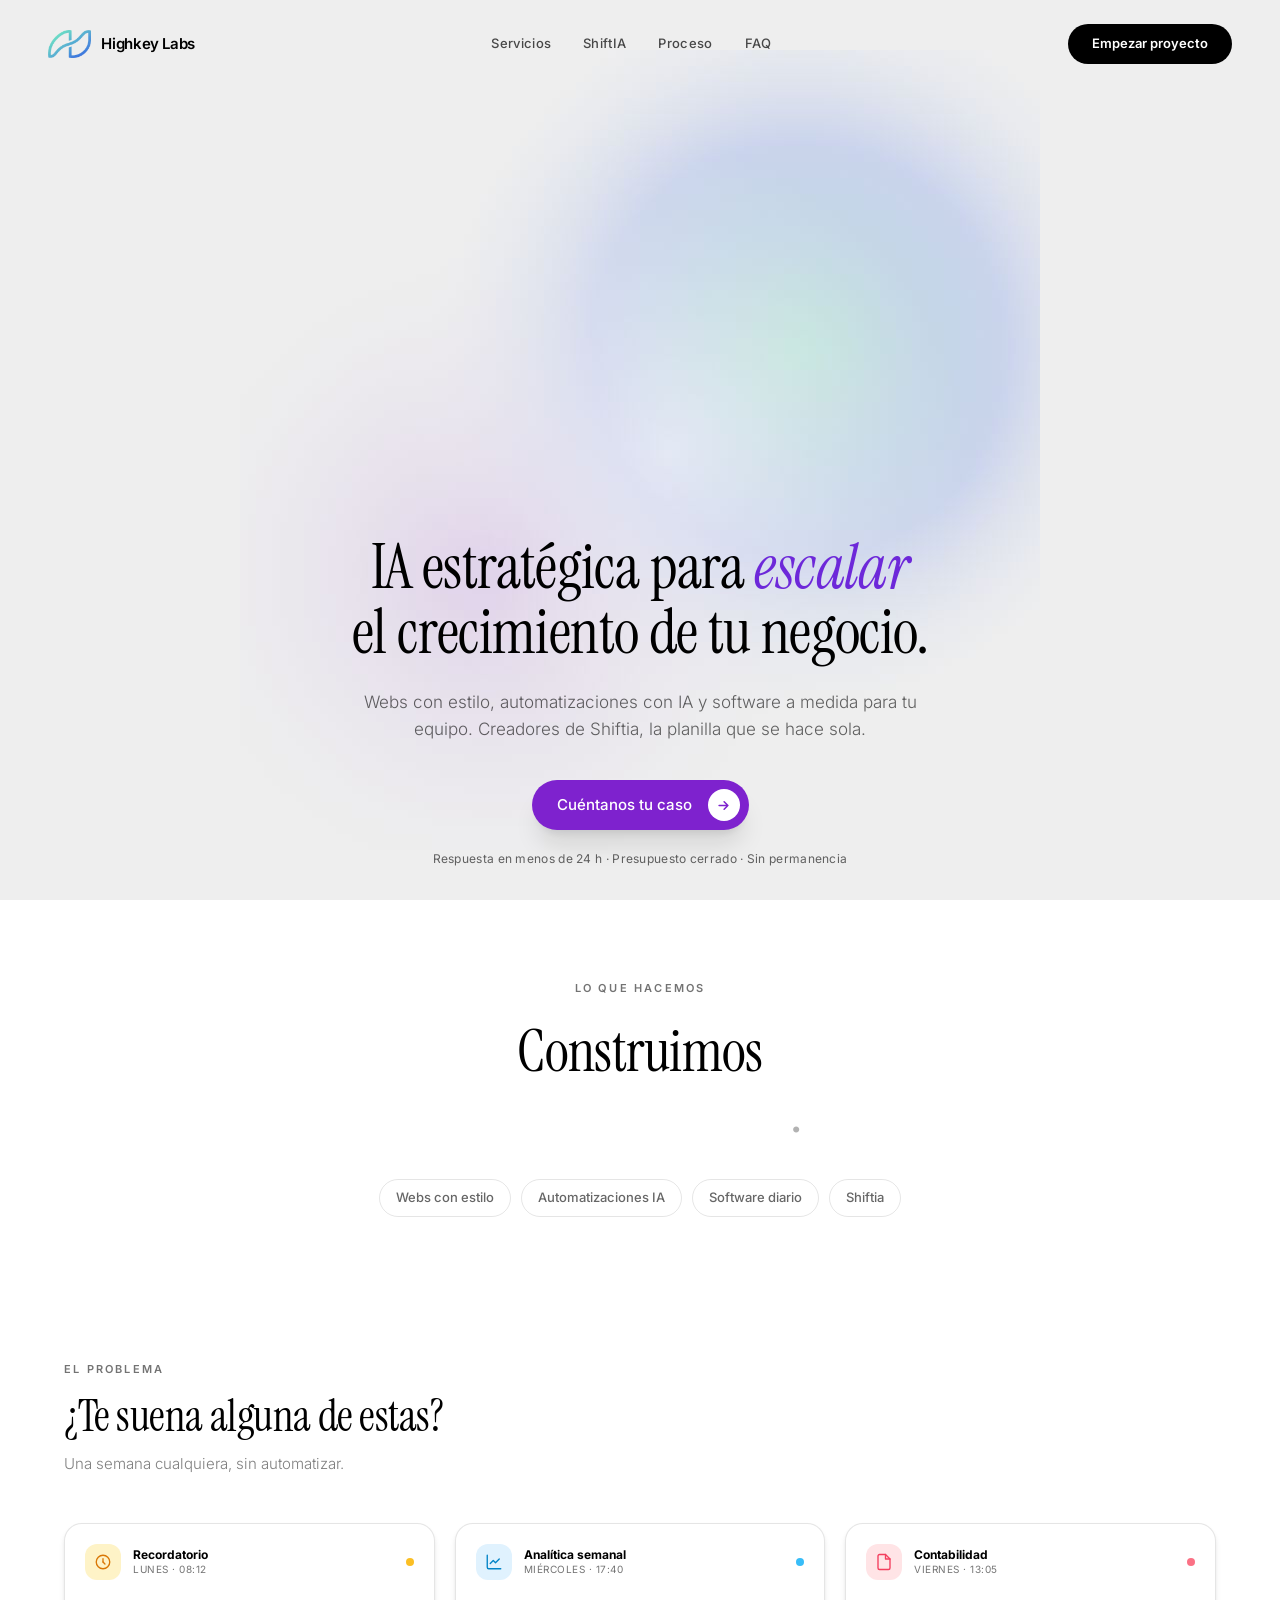
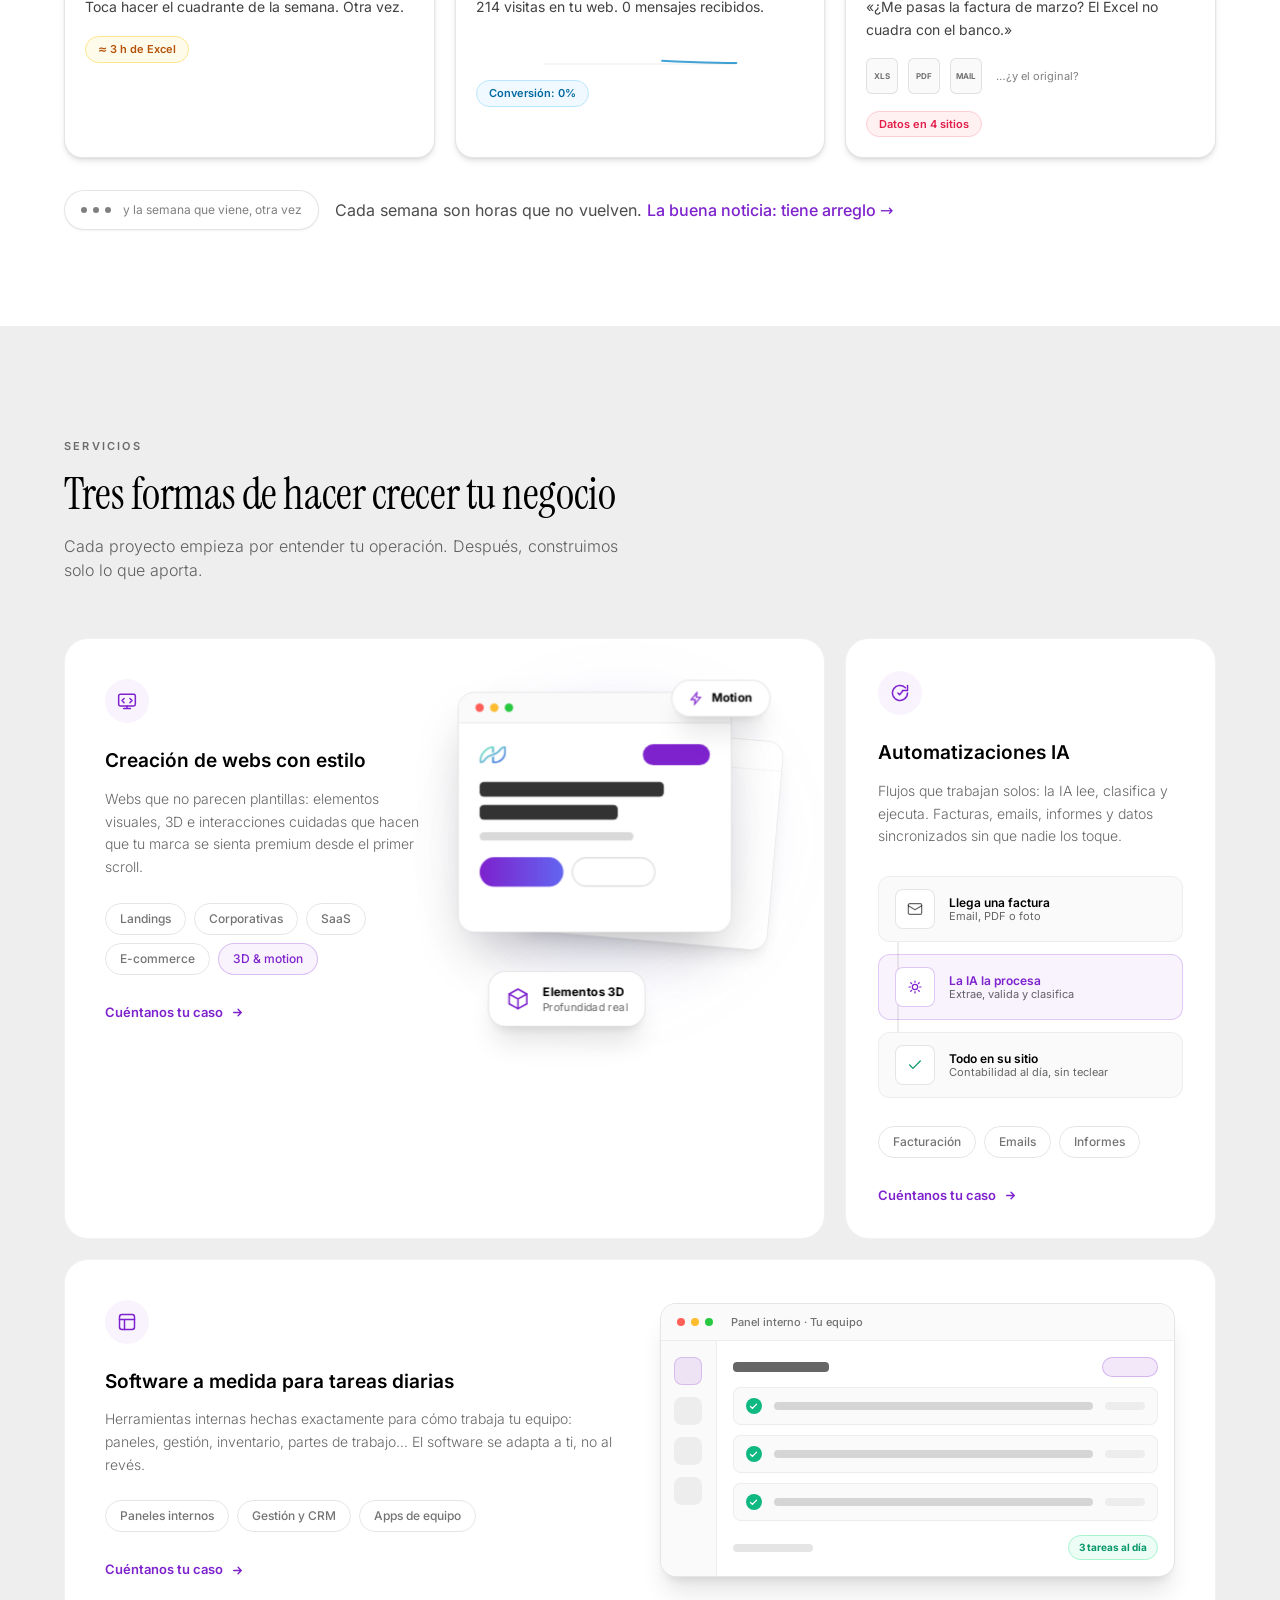
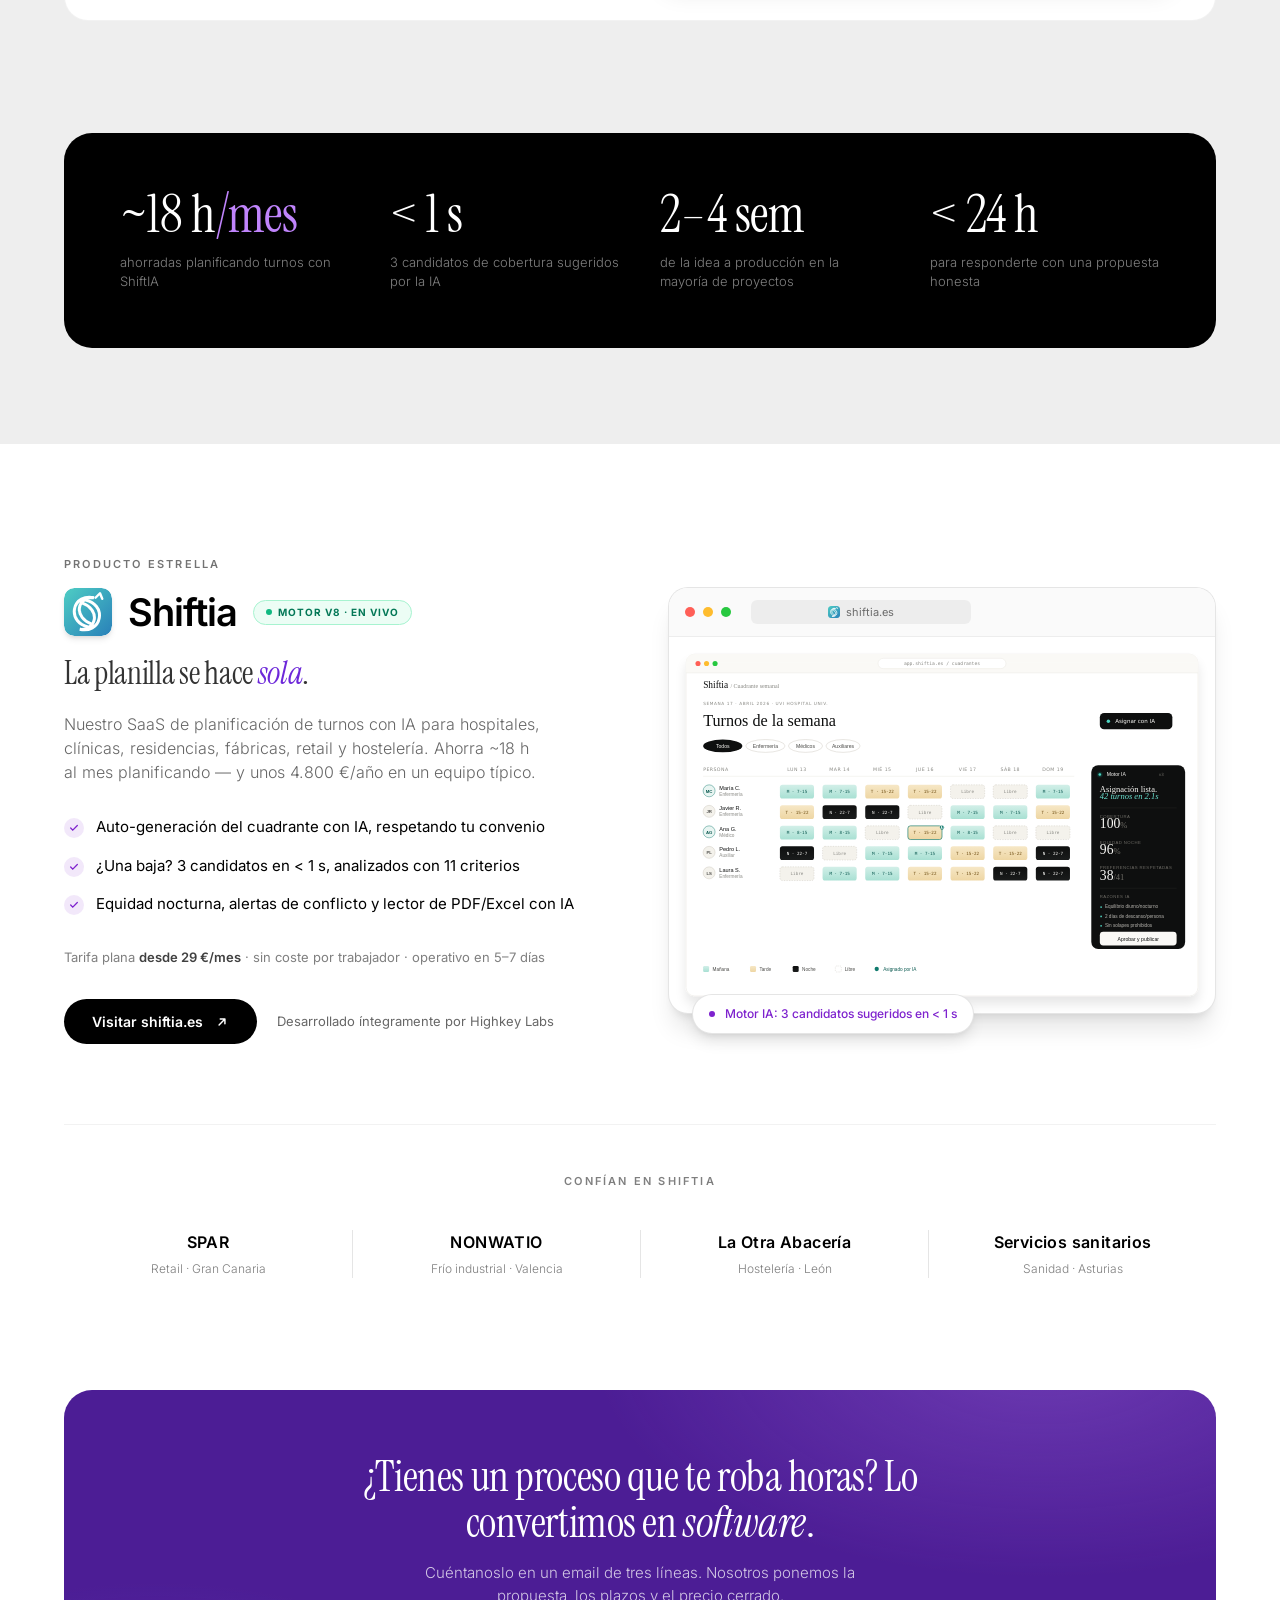
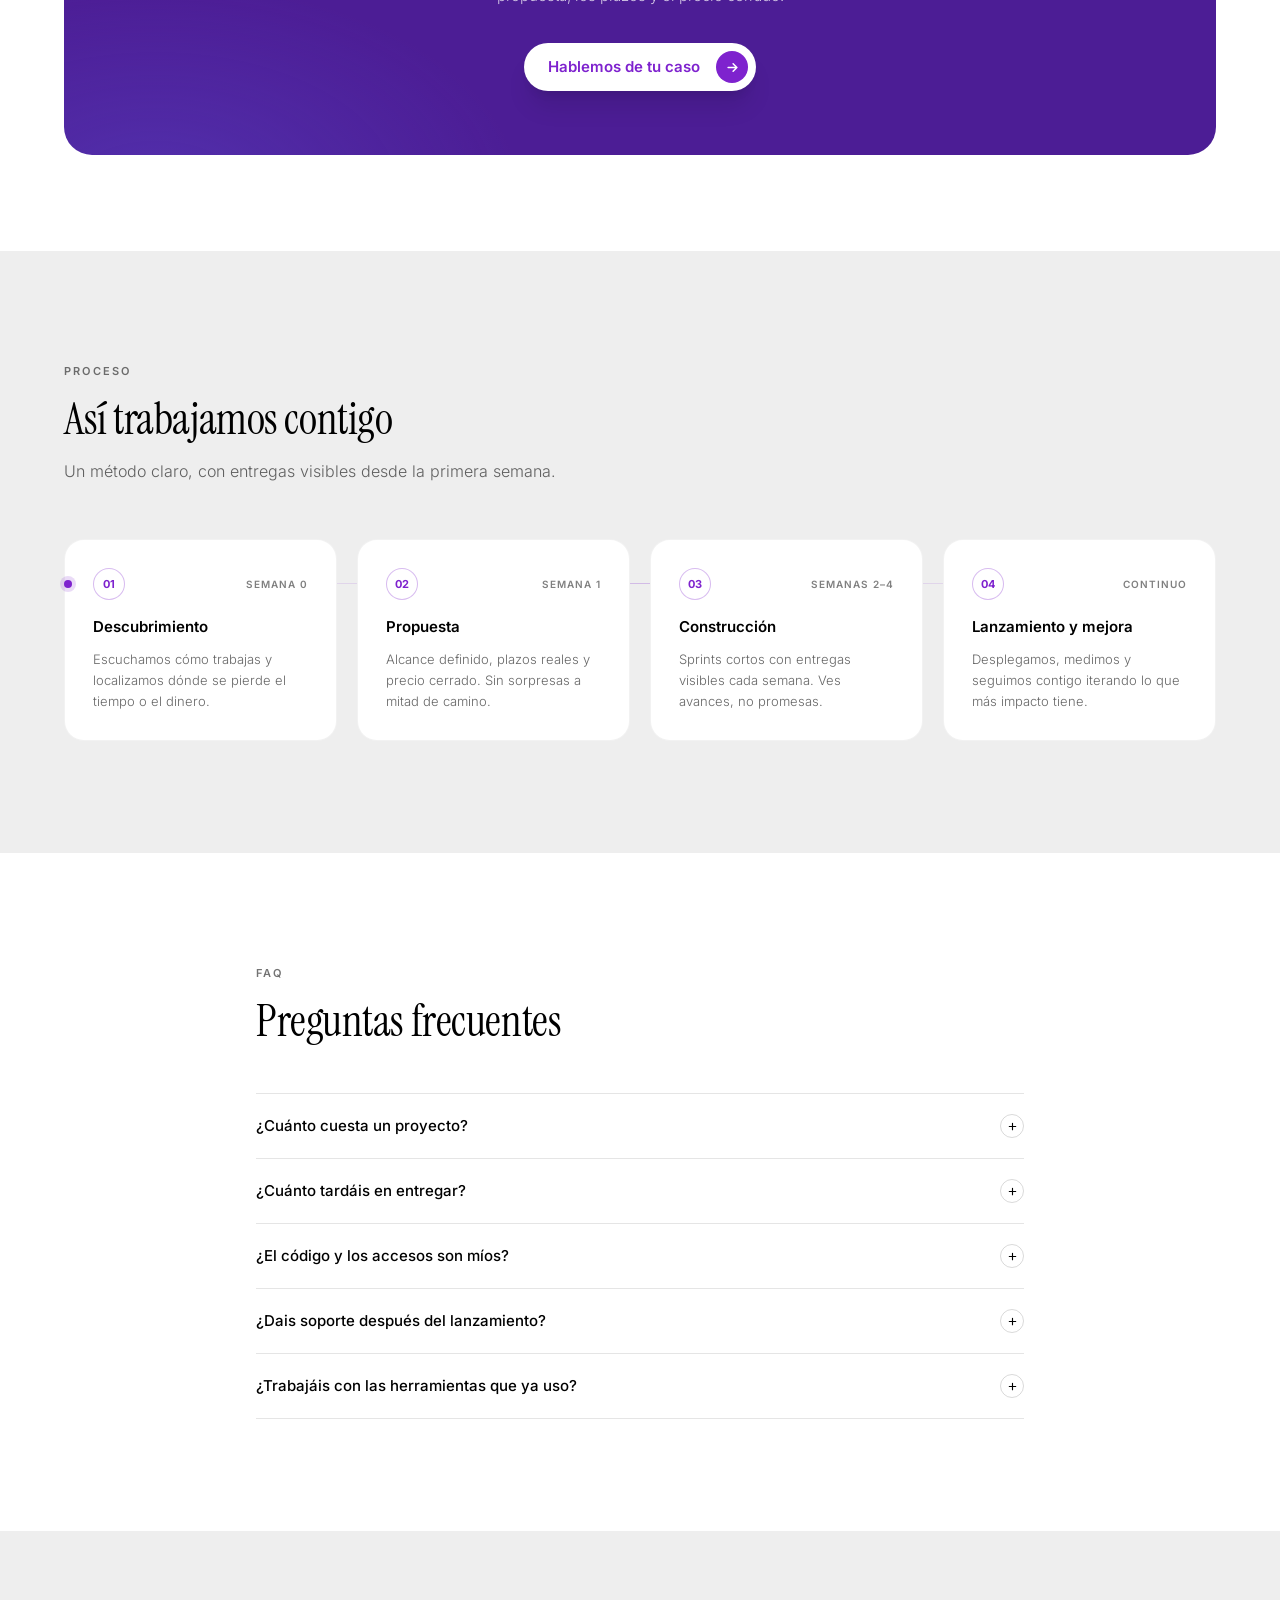
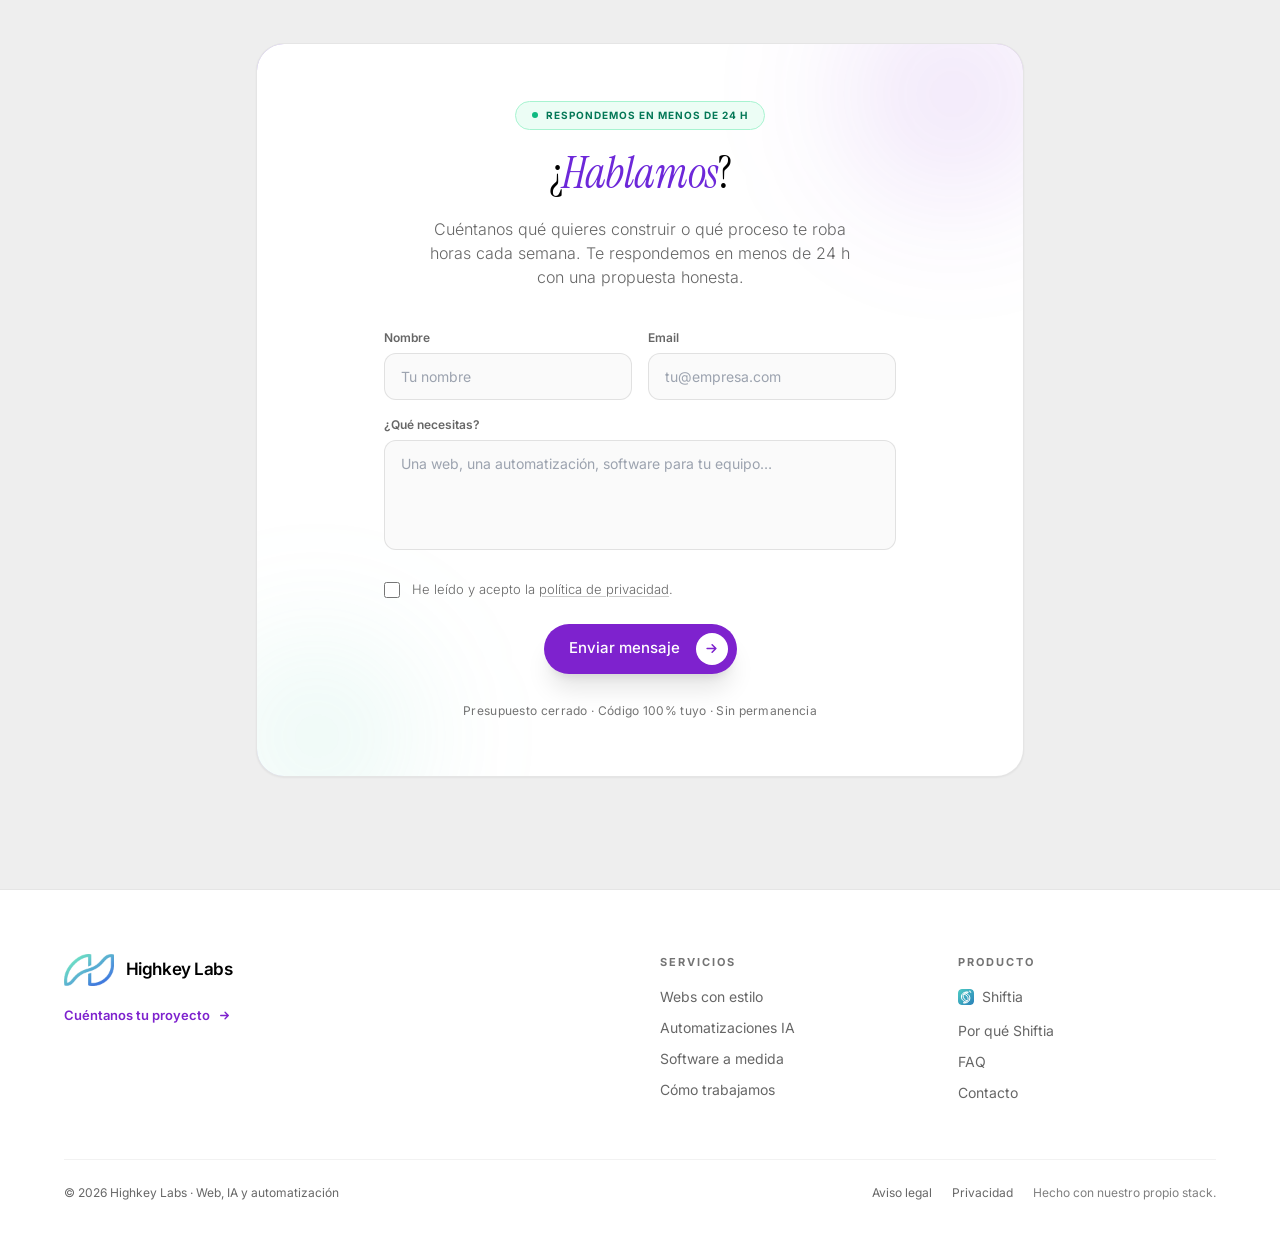
==== commit 8a246f0f: "Eliminar el correo visible de la landing: contacto solo por formulario Co-Authored-By: Claude Fable " ====
--- a/index.html
+++ b/index.html
@@ -729,8 +729,7 @@
           </button>
         </div>
       </form>
-      <p class="mt-7 text-[13px] text-black/60 text-center">¿Prefieres el correo? Escríbenos a <a href="mailto:diegociborro99@gmail.com" class="font-semibold text-[#7e22ce] hover:underline">diegociborro99@gmail.com</a></p>
-      <p class="mt-4 text-[12px] text-black/55 tracking-wide text-center">Presupuesto cerrado · Código 100% tuyo · Sin permanencia</p>
+      <p class="mt-7 text-[12px] text-black/55 tracking-wide text-center">Presupuesto cerrado · Código 100% tuyo · Sin permanencia</p>
       </div>
     </div>
   </div>
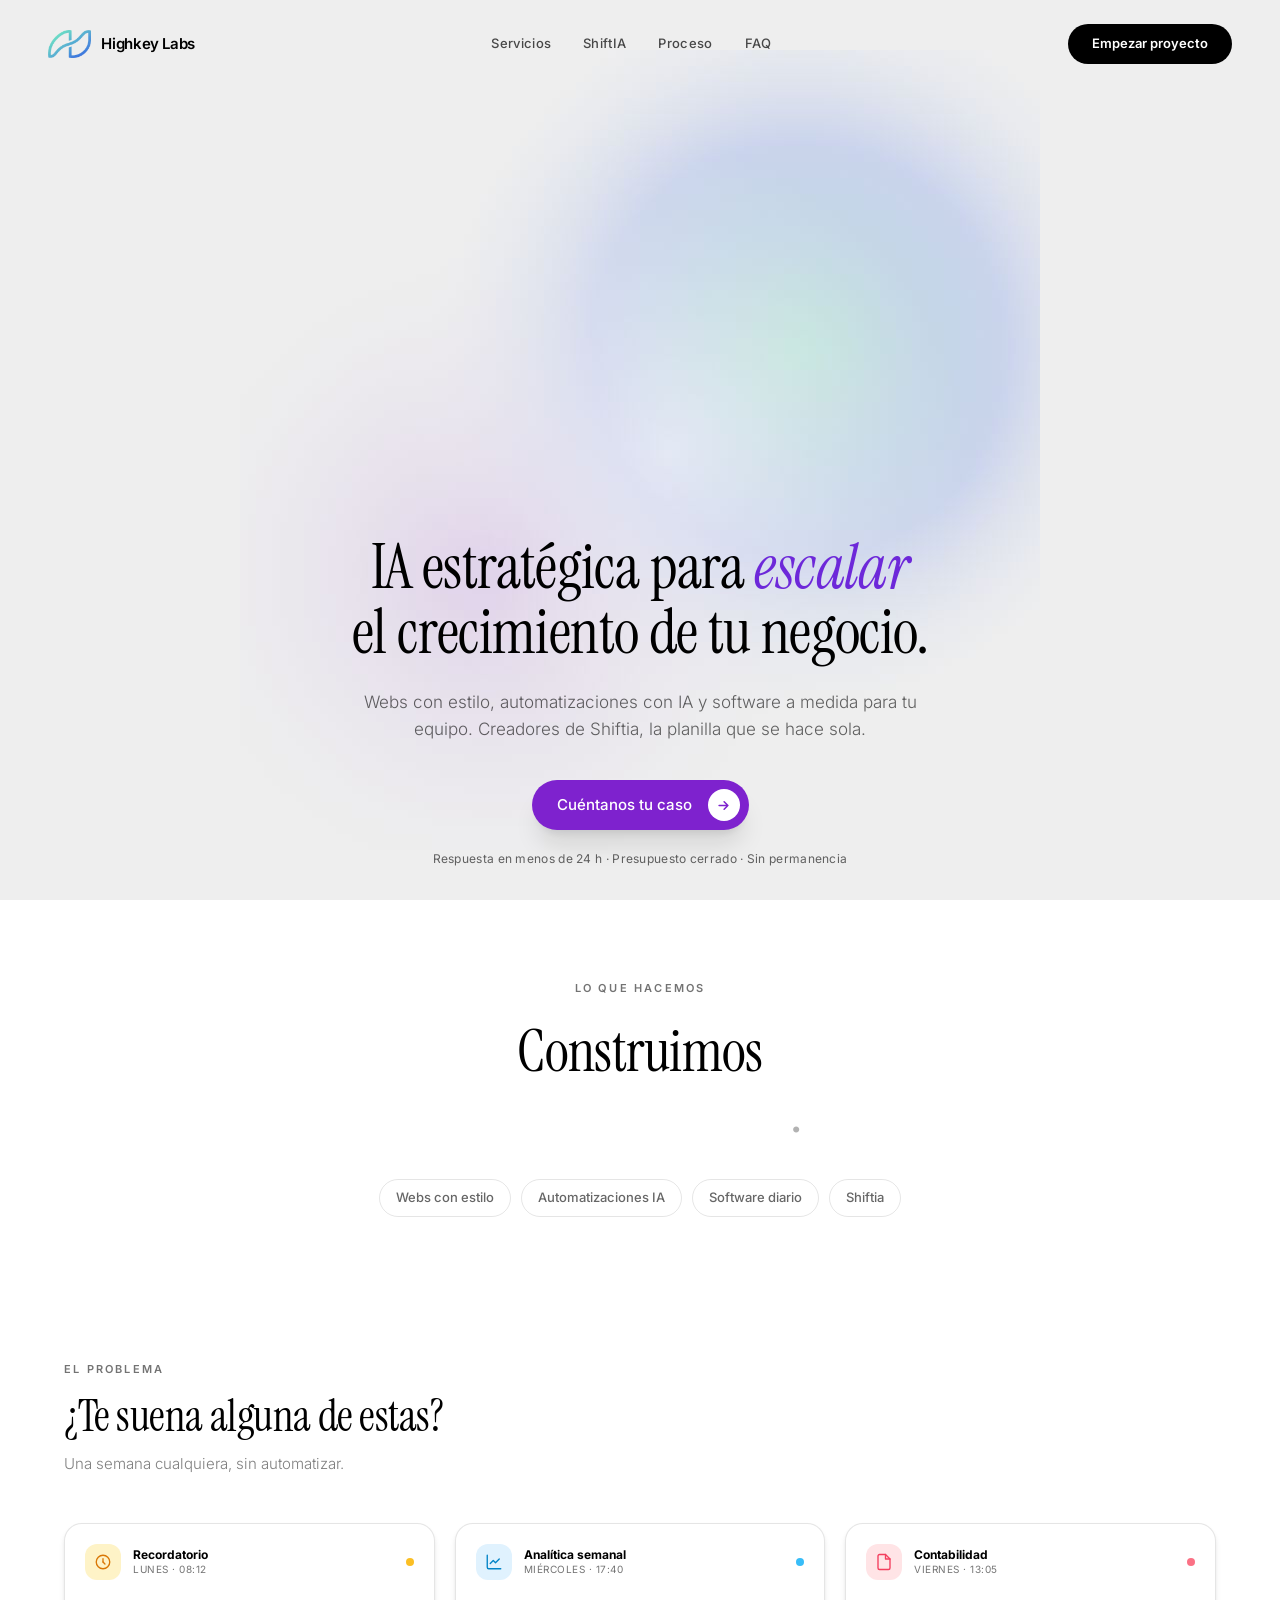
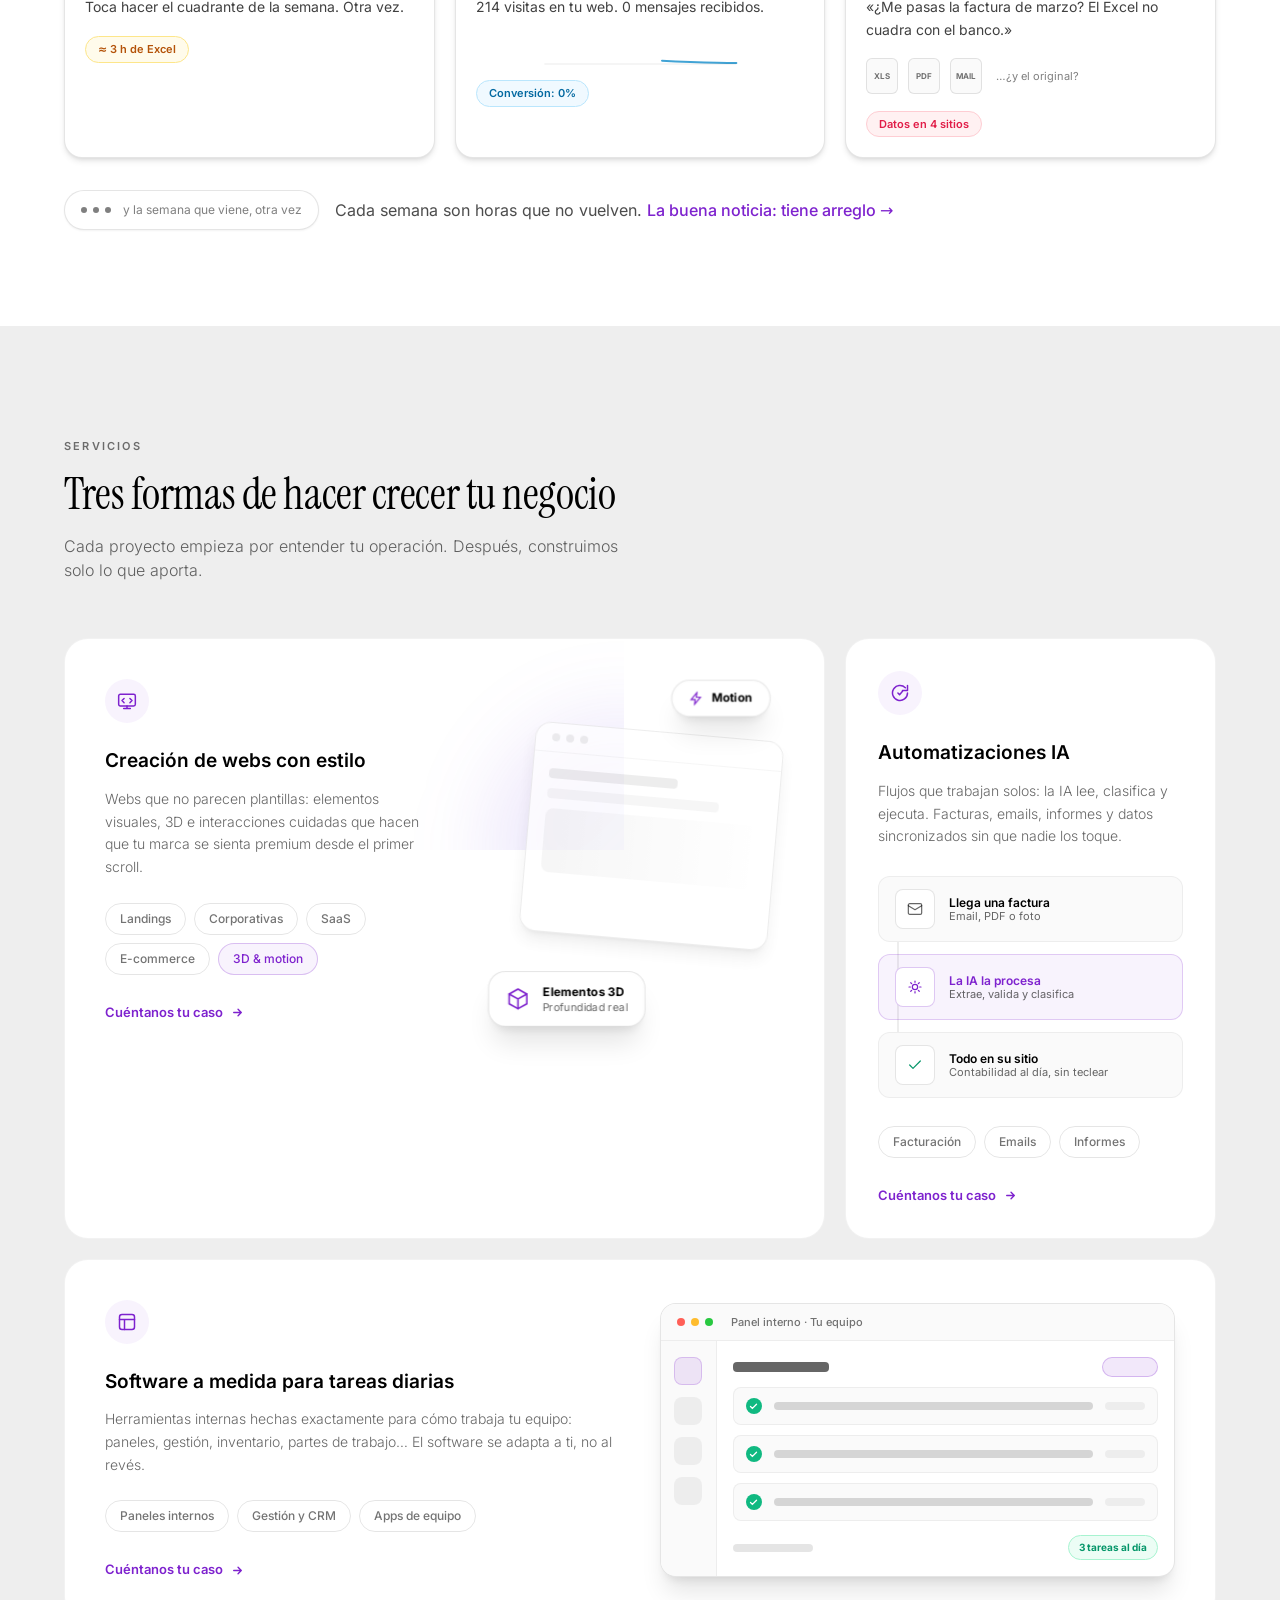
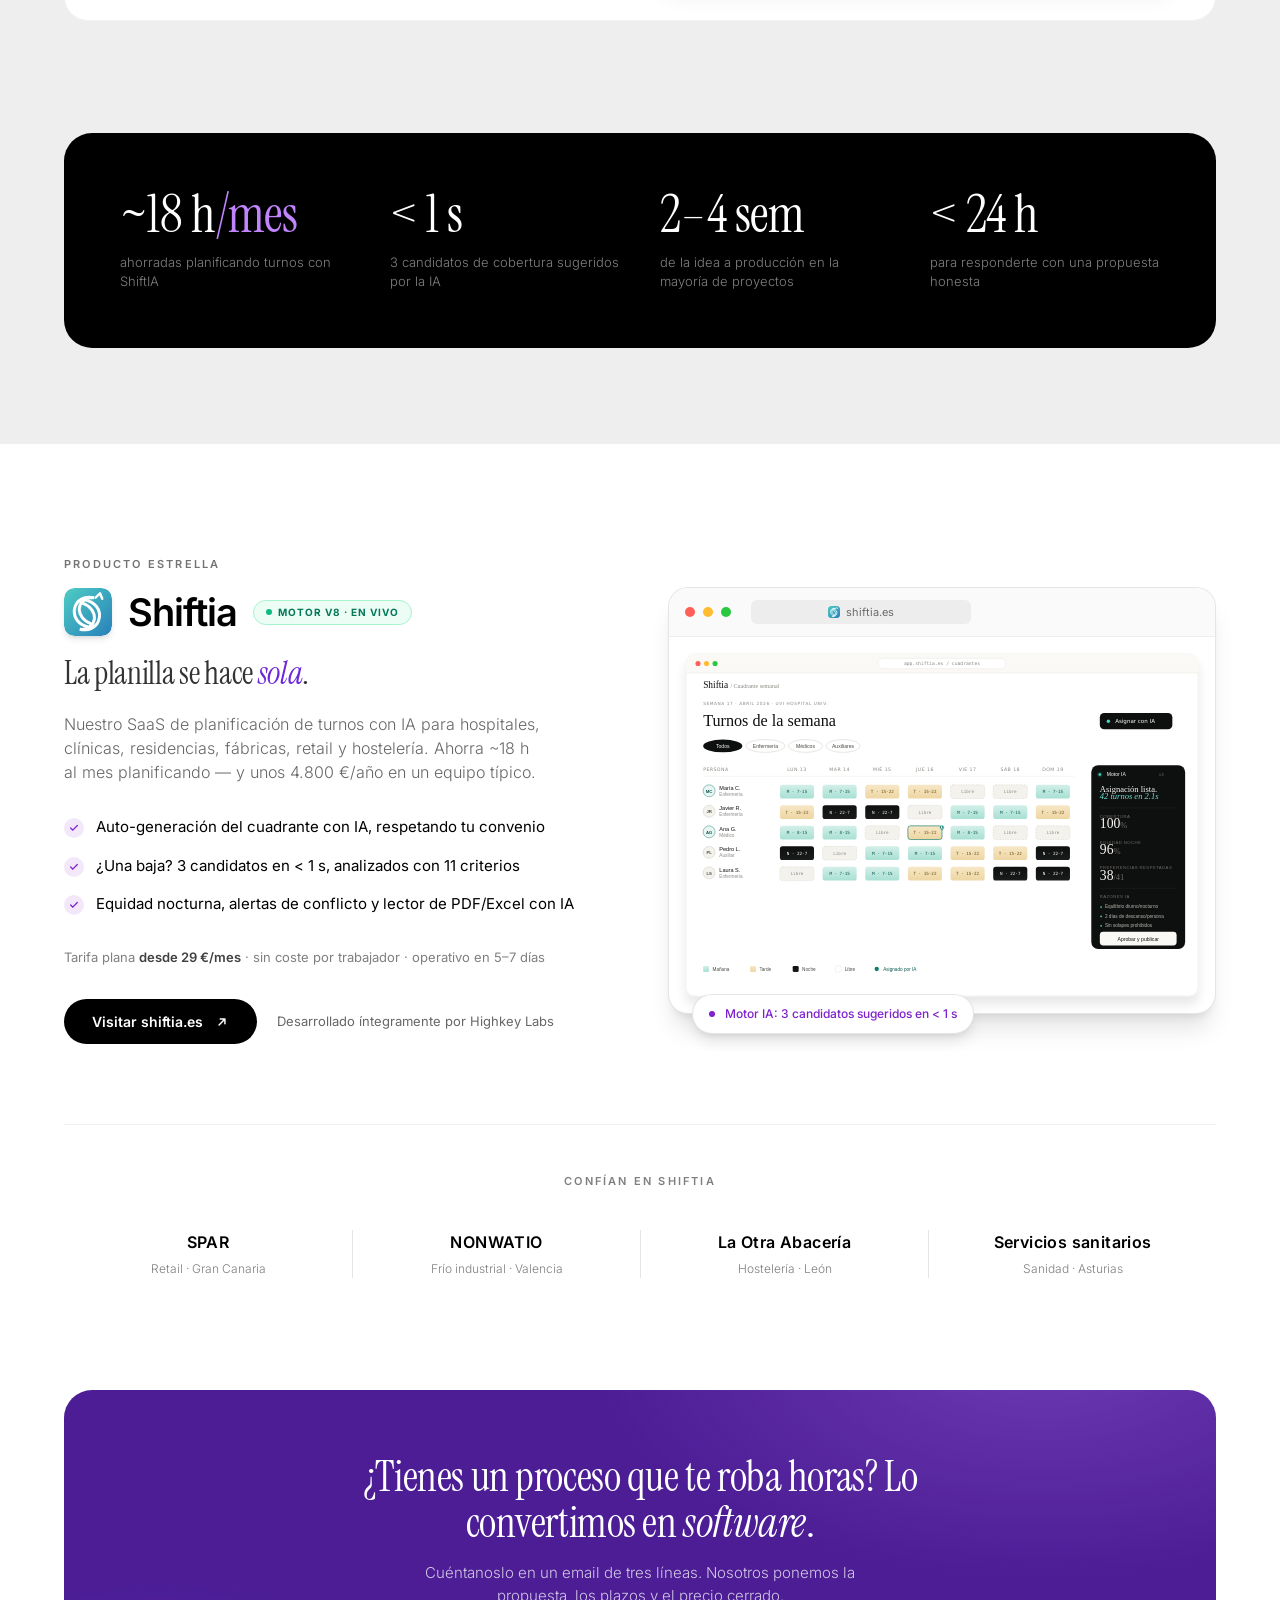
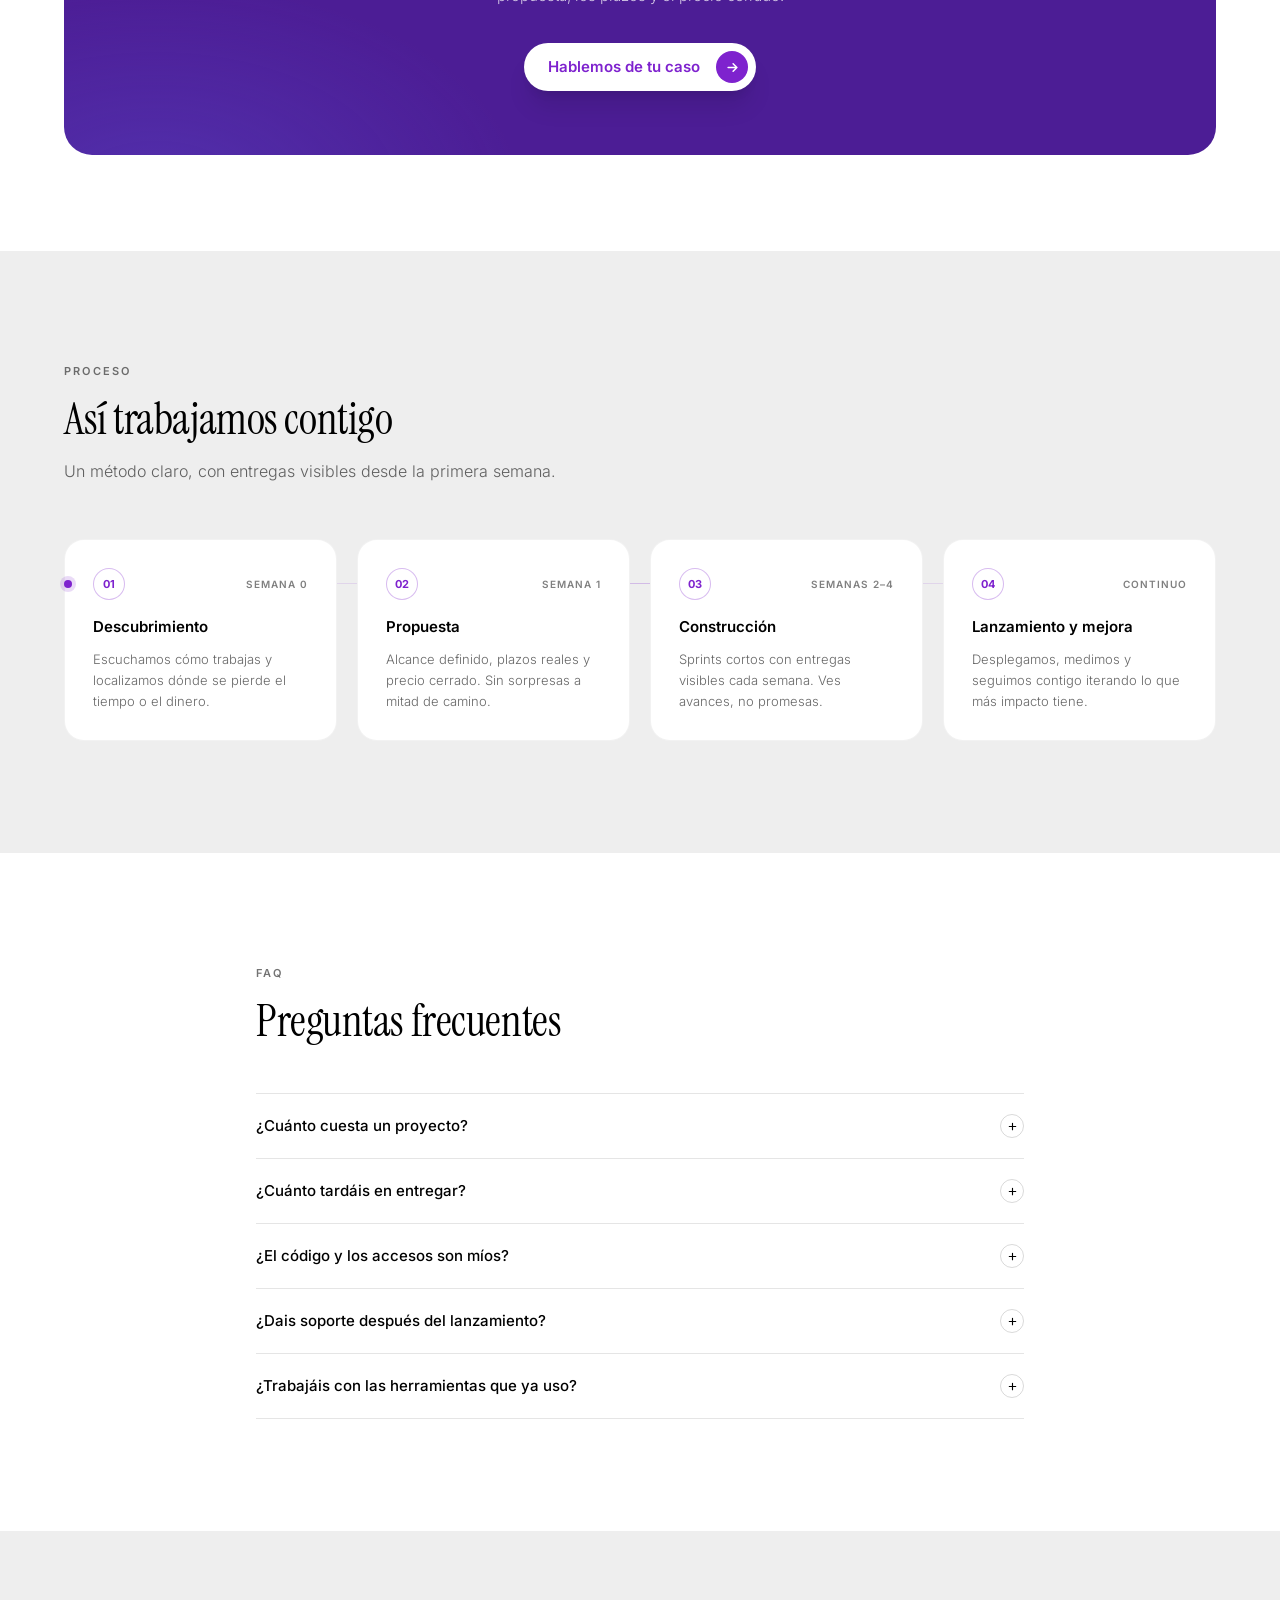
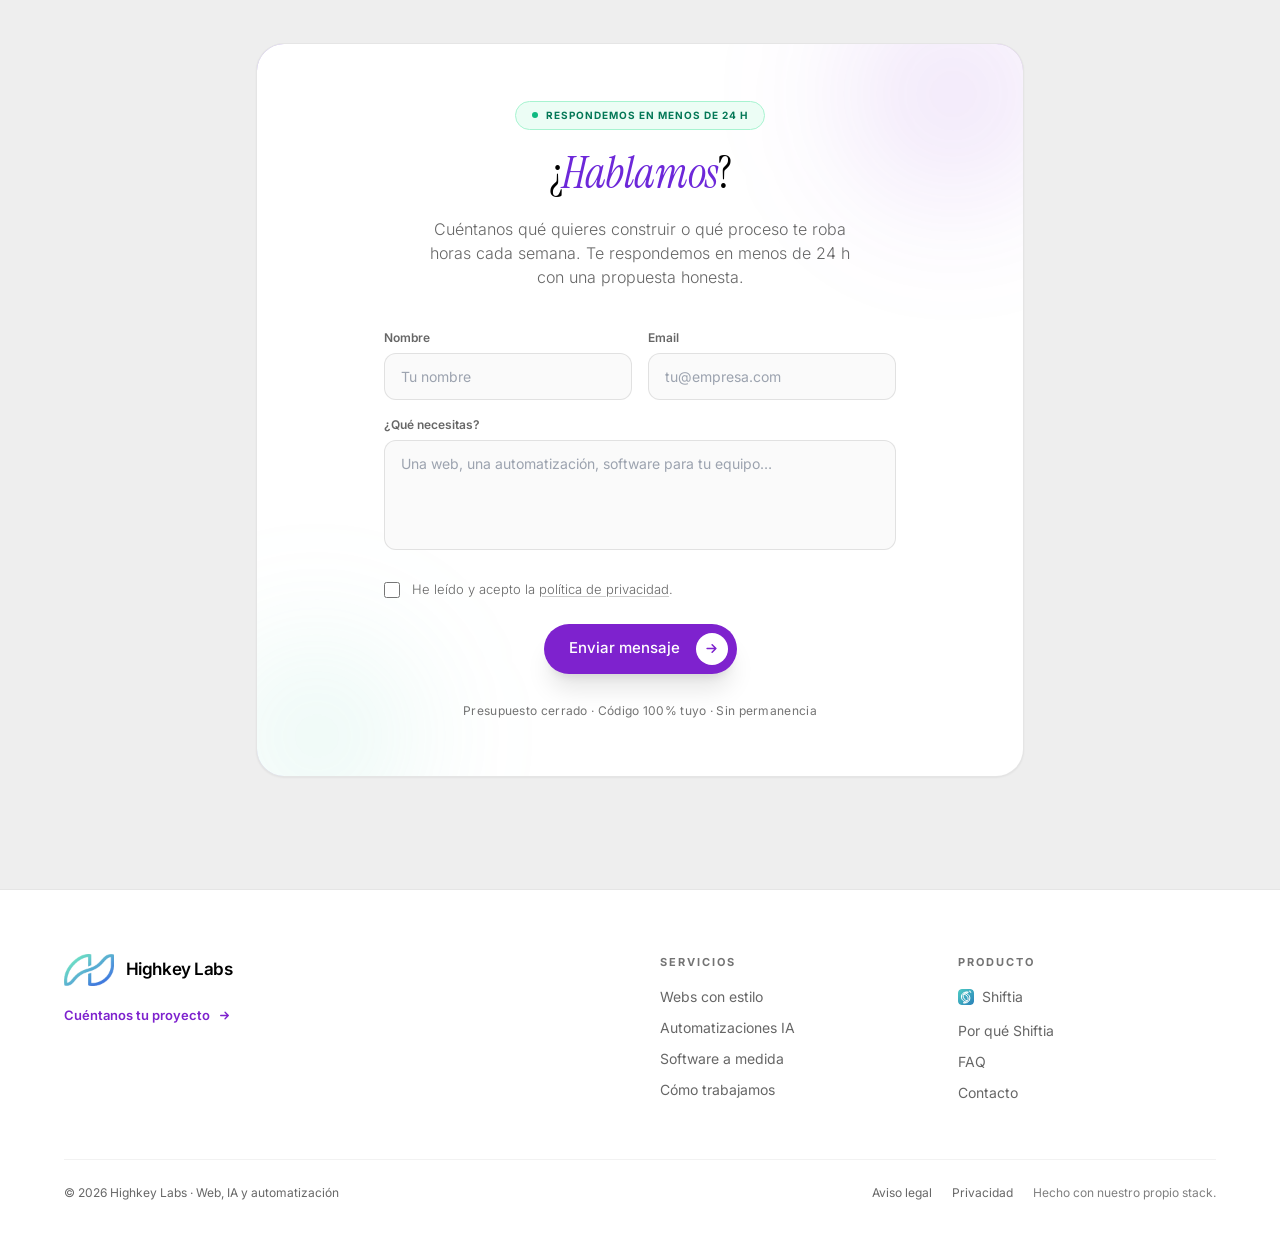
==== commit 6c0c9386: "Sistema de presupuestos con plantillas de marca: API de contacto + Resend - app/templates.mjs: email" ====
--- a/index.html
+++ b/index.html
@@ -692,6 +692,9 @@
       <div id="formOk" class="hidden mb-8 max-w-lg mx-auto bg-emerald-50 border border-emerald-200 text-emerald-800 rounded-2xl px-6 py-4 text-[14px] font-medium" role="status">
         ✓ Mensaje enviado. Te responderemos en menos de 24 horas.
       </div>
+      <div id="formErr" class="hidden mb-8 max-w-lg mx-auto bg-rose-50 border border-rose-200 text-rose-700 rounded-2xl px-6 py-4 text-[14px] font-medium" role="alert">
+        No se pudo enviar el mensaje. Revisa los campos e inténtalo de nuevo en unos minutos.
+      </div>
       <!-- FormSubmit reenvía a la dirección del action. Tras el primer envío pedirá activar la cuenta;
            después podéis sustituir el email por el alias aleatorio que os da FormSubmit para no exponerlo. -->
       <form id="contactForm" action="https://formsubmit.co/diegociborro99@gmail.com" method="POST" class="text-left max-w-lg mx-auto">
--- a/styles.css
+++ b/styles.css
@@ -1 +1 @@
-*,:after,:before{--tw-border-spacing-x:0;--tw-border-spacing-y:0;--tw-translate-x:0;--tw-translate-y:0;--tw-rotate:0;--tw-skew-x:0;--tw-skew-y:0;--tw-scale-x:1;--tw-scale-y:1;--tw-pan-x: ;--tw-pan-y: ;--tw-pinch-zoom: ;--tw-scroll-snap-strictness:proximity;--tw-gradient-from-position: ;--tw-gradient-via-position: ;--tw-gradient-to-position: ;--tw-ordinal: ;--tw-slashed-zero: ;--tw-numeric-figure: ;--tw-numeric-spacing: ;--tw-numeric-fraction: ;--tw-ring-inset: ;--tw-ring-offset-width:0px;--tw-ring-offset-color:#fff;--tw-ring-color:rgba(59,130,246,.5);--tw-ring-offset-shadow:0 0 #0000;--tw-ring-shadow:0 0 #0000;--tw-shadow:0 0 #0000;--tw-shadow-colored:0 0 #0000;--tw-blur: ;--tw-brightness: ;--tw-contrast: ;--tw-grayscale: ;--tw-hue-rotate: ;--tw-invert: ;--tw-saturate: ;--tw-sepia: ;--tw-drop-shadow: ;--tw-backdrop-blur: ;--tw-backdrop-brightness: ;--tw-backdrop-contrast: ;--tw-backdrop-grayscale: ;--tw-backdrop-hue-rotate: ;--tw-backdrop-invert: ;--tw-backdrop-opacity: ;--tw-backdrop-saturate: ;--tw-backdrop-sepia: ;--tw-contain-size: ;--tw-contain-layout: ;--tw-contain-paint: ;--tw-contain-style: }::backdrop{--tw-border-spacing-x:0;--tw-border-spacing-y:0;--tw-translate-x:0;--tw-translate-y:0;--tw-rotate:0;--tw-skew-x:0;--tw-skew-y:0;--tw-scale-x:1;--tw-scale-y:1;--tw-pan-x: ;--tw-pan-y: ;--tw-pinch-zoom: ;--tw-scroll-snap-strictness:proximity;--tw-gradient-from-position: ;--tw-gradient-via-position: ;--tw-gradient-to-position: ;--tw-ordinal: ;--tw-slashed-zero: ;--tw-numeric-figure: ;--tw-numeric-spacing: ;--tw-numeric-fraction: ;--tw-ring-inset: ;--tw-ring-offset-width:0px;--tw-ring-offset-color:#fff;--tw-ring-color:rgba(59,130,246,.5);--tw-ring-offset-shadow:0 0 #0000;--tw-ring-shadow:0 0 #0000;--tw-shadow:0 0 #0000;--tw-shadow-colored:0 0 #0000;--tw-blur: ;--tw-brightness: ;--tw-contrast: ;--tw-grayscale: ;--tw-hue-rotate: ;--tw-invert: ;--tw-saturate: ;--tw-sepia: ;--tw-drop-shadow: ;--tw-backdrop-blur: ;--tw-backdrop-brightness: ;--tw-backdrop-contrast: ;--tw-backdrop-grayscale: ;--tw-backdrop-hue-rotate: ;--tw-backdrop-invert: ;--tw-backdrop-opacity: ;--tw-backdrop-saturate: ;--tw-backdrop-sepia: ;--tw-contain-size: ;--tw-contain-layout: ;--tw-contain-paint: ;--tw-contain-style: }/*! tailwindcss v3.4.17 | MIT License | https://tailwindcss.com*/*,:after,:before{box-sizing:border-box;border:0 solid #e5e7eb}:after,:before{--tw-content:""}:host,html{line-height:1.5;-webkit-text-size-adjust:100%;-moz-tab-size:4;-o-tab-size:4;tab-size:4;font-family:ui-sans-serif,system-ui,sans-serif,Apple Color Emoji,Segoe UI Emoji,Segoe UI Symbol,Noto Color Emoji;font-feature-settings:normal;font-variation-settings:normal;-webkit-tap-highlight-color:transparent}body{margin:0;line-height:inherit}hr{height:0;color:inherit;border-top-width:1px}abbr:where([title]){-webkit-text-decoration:underline dotted;text-decoration:underline dotted}h1,h2,h3,h4,h5,h6{font-size:inherit;font-weight:inherit}a{color:inherit;text-decoration:inherit}b,strong{font-weight:bolder}code,kbd,pre,samp{font-family:ui-monospace,SFMono-Regular,Menlo,Monaco,Consolas,Liberation Mono,Courier New,monospace;font-feature-settings:normal;font-variation-settings:normal;font-size:1em}small{font-size:80%}sub,sup{font-size:75%;line-height:0;position:relative;vertical-align:baseline}sub{bottom:-.25em}sup{top:-.5em}table{text-indent:0;border-color:inherit;border-collapse:collapse}button,input,optgroup,select,textarea{font-family:inherit;font-feature-settings:inherit;font-variation-settings:inherit;font-size:100%;font-weight:inherit;line-height:inherit;letter-spacing:inherit;color:inherit;margin:0;padding:0}button,select{text-transform:none}button,input:where([type=button]),input:where([type=reset]),input:where([type=submit]){-webkit-appearance:button;background-color:transparent;background-image:none}:-moz-focusring{outline:auto}:-moz-ui-invalid{box-shadow:none}progress{vertical-align:baseline}::-webkit-inner-spin-button,::-webkit-outer-spin-button{height:auto}[type=search]{-webkit-appearance:textfield;outline-offset:-2px}::-webkit-search-decoration{-webkit-appearance:none}::-webkit-file-upload-button{-webkit-appearance:button;font:inherit}summary{display:list-item}blockquote,dd,dl,figure,h1,h2,h3,h4,h5,h6,hr,p,pre{margin:0}fieldset{margin:0}fieldset,legend{padding:0}menu,ol,ul{list-style:none;margin:0;padding:0}dialog{padding:0}textarea{resize:vertical}input::-moz-placeholder,textarea::-moz-placeholder{opacity:1;color:#9ca3af}input::placeholder,textarea::placeholder{opacity:1;color:#9ca3af}[role=button],button{cursor:pointer}:disabled{cursor:default}audio,canvas,embed,iframe,img,object,svg,video{display:block;vertical-align:middle}img,video{max-width:100%;height:auto}[hidden]:where(:not([hidden=until-found])){display:none}.pointer-events-none{pointer-events:none}.visible{visibility:visible}.fixed{position:fixed}.absolute{position:absolute}.relative{position:relative}.inset-0{inset:0}.inset-6{inset:1.5rem}.-bottom-1{bottom:-.25rem}.-bottom-5{bottom:-1.25rem}.left-0{left:0}.left-6{left:1.5rem}.left-8{left:2rem}.right-0{right:0}.right-2{right:.5rem}.right-6{right:1.5rem}.top-0{top:0}.top-10{top:2.5rem}.top-2{top:.5rem}.top-6{top:1.5rem}.top-\[44px\]{top:44px}.z-0{z-index:0}.z-10{z-index:10}.z-50{z-index:50}.z-\[100\]{z-index:100}.z-\[5\]{z-index:5}.mx-auto{margin-left:auto;margin-right:auto}.mb-1{margin-bottom:.25rem}.mb-1\.5{margin-bottom:.375rem}.mb-10{margin-bottom:2.5rem}.mb-12{margin-bottom:3rem}.mb-14{margin-bottom:3.5rem}.mb-16{margin-bottom:4rem}.mb-2{margin-bottom:.5rem}.mb-2\.5{margin-bottom:.625rem}.mb-3{margin-bottom:.75rem}.mb-4{margin-bottom:1rem}.mb-5{margin-bottom:1.25rem}.mb-6{margin-bottom:1.5rem}.mb-7{margin-bottom:1.75rem}.mb-8{margin-bottom:2rem}.mb-9{margin-bottom:2.25rem}.ml-1{margin-left:.25rem}.ml-1\.5{margin-left:.375rem}.ml-3{margin-left:.75rem}.mt-0\.5{margin-top:.125rem}.mt-1\.5{margin-top:.375rem}.mt-20{margin-top:5rem}.mt-4{margin-top:1rem}.mt-5{margin-top:1.25rem}.mt-6{margin-top:1.5rem}.mt-7{margin-top:1.75rem}.mt-9{margin-top:2.25rem}.mt-auto{margin-top:auto}.block{display:block}.flex{display:flex}.inline-flex{display:inline-flex}.table{display:table}.grid{display:grid}.hidden{display:none}.aspect-square{aspect-ratio:1/1}.h-1\.5{height:.375rem}.h-10{height:2.5rem}.h-11{height:2.75rem}.h-16{height:4rem}.h-2{height:.5rem}.h-2\.5{height:.625rem}.h-3{height:.75rem}.h-3\.5{height:.875rem}.h-4{height:1rem}.h-5{height:1.25rem}.h-6{height:1.5rem}.h-7{height:1.75rem}.h-8{height:2rem}.h-9{height:2.25rem}.h-\[210px\]{height:210px}.h-\[230px\]{height:230px}.h-\[280px\]{height:280px}.h-auto{height:auto}.h-full{height:100%}.h-px{height:1px}.min-h-screen{min-height:100vh}.w-1\.5{width:.375rem}.w-10{width:2.5rem}.w-11{width:2.75rem}.w-14{width:3.5rem}.w-16{width:4rem}.w-2{width:.5rem}.w-2\.5{width:.625rem}.w-2\/3{width:66.666667%}.w-20{width:5rem}.w-24{width:6rem}.w-3{width:.75rem}.w-3\/5{width:60%}.w-4{width:1rem}.w-4\/5{width:80%}.w-5{width:1.25rem}.w-6{width:1.5rem}.w-7{width:1.75rem}.w-8{width:2rem}.w-9{width:2.25rem}.w-\[150\%\]{width:150%}.w-\[78\%\]{width:78%}.w-\[82\%\]{width:82%}.w-auto{width:auto}.w-full{width:100%}.min-w-0{min-width:0}.max-w-2xl{max-width:42rem}.max-w-3xl{max-width:48rem}.max-w-4xl{max-width:56rem}.max-w-6xl{max-width:72rem}.max-w-\[220px\]{max-width:220px}.max-w-\[440px\]{max-width:440px}.max-w-\[480px\]{max-width:480px}.max-w-\[560px\]{max-width:560px}.max-w-\[800px\]{max-width:800px}.max-w-\[860px\]{max-width:860px}.max-w-lg{max-width:32rem}.max-w-md{max-width:28rem}.max-w-xl{max-width:36rem}.flex-1{flex:1 1 0%}.flex-shrink-0{flex-shrink:0}.-rotate-\[4deg\]{--tw-rotate:-4deg}.-rotate-\[4deg\],.rotate-\[5deg\]{transform:translate(var(--tw-translate-x),var(--tw-translate-y)) rotate(var(--tw-rotate)) skewX(var(--tw-skew-x)) skewY(var(--tw-skew-y)) scaleX(var(--tw-scale-x)) scaleY(var(--tw-scale-y))}.rotate-\[5deg\]{--tw-rotate:5deg}.transform{transform:translate(var(--tw-translate-x),var(--tw-translate-y)) rotate(var(--tw-rotate)) skewX(var(--tw-skew-x)) skewY(var(--tw-skew-y)) scaleX(var(--tw-scale-x)) scaleY(var(--tw-scale-y))}@keyframes pulse{50%{opacity:.5}}.animate-pulse{animation:pulse 2s cubic-bezier(.4,0,.6,1) infinite}.cursor-pointer{cursor:pointer}.select-none{-webkit-user-select:none;-moz-user-select:none;user-select:none}.resize-none{resize:none}.scroll-mt-24{scroll-margin-top:6rem}.scroll-mt-28{scroll-margin-top:7rem}.list-disc{list-style-type:disc}.grid-cols-2{grid-template-columns:repeat(2,minmax(0,1fr))}.flex-col{flex-direction:column}.flex-wrap{flex-wrap:wrap}.items-start{align-items:flex-start}.items-center{align-items:center}.justify-end{justify-content:flex-end}.justify-center{justify-content:center}.justify-between{justify-content:space-between}.gap-1\.5{gap:.375rem}.gap-10{gap:2.5rem}.gap-14{gap:3.5rem}.gap-2{gap:.5rem}.gap-2\.5{gap:.625rem}.gap-3{gap:.75rem}.gap-3\.5{gap:.875rem}.gap-4{gap:1rem}.gap-5{gap:1.25rem}.gap-8{gap:2rem}.gap-y-10{row-gap:2.5rem}.space-y-2>:not([hidden])~:not([hidden]){--tw-space-y-reverse:0;margin-top:calc(.5rem*(1 - var(--tw-space-y-reverse)));margin-bottom:calc(.5rem*var(--tw-space-y-reverse))}.space-y-2\.5>:not([hidden])~:not([hidden]){--tw-space-y-reverse:0;margin-top:calc(.625rem*(1 - var(--tw-space-y-reverse)));margin-bottom:calc(.625rem*var(--tw-space-y-reverse))}.space-y-3>:not([hidden])~:not([hidden]){--tw-space-y-reverse:0;margin-top:calc(.75rem*(1 - var(--tw-space-y-reverse)));margin-bottom:calc(.75rem*var(--tw-space-y-reverse))}.space-y-4>:not([hidden])~:not([hidden]){--tw-space-y-reverse:0;margin-top:calc(1rem*(1 - var(--tw-space-y-reverse)));margin-bottom:calc(1rem*var(--tw-space-y-reverse))}.space-y-5>:not([hidden])~:not([hidden]){--tw-space-y-reverse:0;margin-top:calc(1.25rem*(1 - var(--tw-space-y-reverse)));margin-bottom:calc(1.25rem*var(--tw-space-y-reverse))}.divide-y>:not([hidden])~:not([hidden]){--tw-divide-y-reverse:0;border-top-width:calc(1px*(1 - var(--tw-divide-y-reverse)));border-bottom-width:calc(1px*var(--tw-divide-y-reverse))}.divide-black\/10>:not([hidden])~:not([hidden]){border-color:rgba(0,0,0,.1)}.overflow-hidden{overflow:hidden}.scroll-smooth{scroll-behavior:smooth}.truncate{overflow:hidden;text-overflow:ellipsis;white-space:nowrap}.rounded{border-radius:.25rem}.rounded-2xl{border-radius:1rem}.rounded-\[10px\]{border-radius:10px}.rounded-\[18px\]{border-radius:18px}.rounded-\[20px\]{border-radius:20px}.rounded-\[24px\]{border-radius:24px}.rounded-\[28px\]{border-radius:28px}.rounded-\[3px\]{border-radius:3px}.rounded-full{border-radius:9999px}.rounded-lg{border-radius:.5rem}.rounded-md{border-radius:.375rem}.rounded-xl{border-radius:.75rem}.border{border-width:1px}.border-y{border-top-width:1px}.border-b,.border-y{border-bottom-width:1px}.border-r{border-right-width:1px}.border-t{border-top-width:1px}.border-\[\#7e22ce\]\/20{border-color:rgba(126,34,206,.2)}.border-\[\#7e22ce\]\/25{border-color:rgba(126,34,206,.25)}.border-\[\#7e22ce\]\/30{border-color:rgba(126,34,206,.3)}.border-amber-200{--tw-border-opacity:1;border-color:rgb(253 230 138/var(--tw-border-opacity,1))}.border-black\/10{border-color:rgba(0,0,0,.1)}.border-black\/15{border-color:rgba(0,0,0,.15)}.border-black\/5{border-color:rgba(0,0,0,.05)}.border-emerald-200{--tw-border-opacity:1;border-color:rgb(167 243 208/var(--tw-border-opacity,1))}.border-rose-200{--tw-border-opacity:1;border-color:rgb(254 205 211/var(--tw-border-opacity,1))}.border-sky-200{--tw-border-opacity:1;border-color:rgb(186 230 253/var(--tw-border-opacity,1))}.border-transparent{border-color:transparent}.bg-\[\#28c840\]{--tw-bg-opacity:1;background-color:rgb(40 200 64/var(--tw-bg-opacity,1))}.bg-\[\#7e22ce\]{--tw-bg-opacity:1;background-color:rgb(126 34 206/var(--tw-bg-opacity,1))}.bg-\[\#7e22ce\]\/10{background-color:rgba(126,34,206,.1)}.bg-\[\#7e22ce\]\/5{background-color:rgba(126,34,206,.05)}.bg-\[\#eeeeee\]{--tw-bg-opacity:1;background-color:rgb(238 238 238/var(--tw-bg-opacity,1))}.bg-\[\#eeeeee\]\/95{background-color:hsla(0,0%,93%,.95)}.bg-\[\#fafafa\]{--tw-bg-opacity:1;background-color:rgb(250 250 250/var(--tw-bg-opacity,1))}.bg-\[\#febc2e\]{--tw-bg-opacity:1;background-color:rgb(254 188 46/var(--tw-bg-opacity,1))}.bg-\[\#ff5f57\]{--tw-bg-opacity:1;background-color:rgb(255 95 87/var(--tw-bg-opacity,1))}.bg-amber-100{--tw-bg-opacity:1;background-color:rgb(254 243 199/var(--tw-bg-opacity,1))}.bg-amber-400{--tw-bg-opacity:1;background-color:rgb(251 191 36/var(--tw-bg-opacity,1))}.bg-amber-50{--tw-bg-opacity:1;background-color:rgb(255 251 235/var(--tw-bg-opacity,1))}.bg-black{--tw-bg-opacity:1;background-color:rgb(0 0 0/var(--tw-bg-opacity,1))}.bg-black\/10{background-color:rgba(0,0,0,.1)}.bg-black\/15{background-color:rgba(0,0,0,.15)}.bg-black\/5{background-color:rgba(0,0,0,.05)}.bg-black\/50{background-color:rgba(0,0,0,.5)}.bg-black\/60{background-color:rgba(0,0,0,.6)}.bg-black\/80{background-color:rgba(0,0,0,.8)}.bg-emerald-50{--tw-bg-opacity:1;background-color:rgb(236 253 245/var(--tw-bg-opacity,1))}.bg-emerald-500{--tw-bg-opacity:1;background-color:rgb(16 185 129/var(--tw-bg-opacity,1))}.bg-rose-100{--tw-bg-opacity:1;background-color:rgb(255 228 230/var(--tw-bg-opacity,1))}.bg-rose-400{--tw-bg-opacity:1;background-color:rgb(251 113 133/var(--tw-bg-opacity,1))}.bg-rose-50{--tw-bg-opacity:1;background-color:rgb(255 241 242/var(--tw-bg-opacity,1))}.bg-sky-100{--tw-bg-opacity:1;background-color:rgb(224 242 254/var(--tw-bg-opacity,1))}.bg-sky-400{--tw-bg-opacity:1;background-color:rgb(56 189 248/var(--tw-bg-opacity,1))}.bg-sky-50{--tw-bg-opacity:1;background-color:rgb(240 249 255/var(--tw-bg-opacity,1))}.bg-white{--tw-bg-opacity:1;background-color:rgb(255 255 255/var(--tw-bg-opacity,1))}.bg-gradient-to-br{background-image:linear-gradient(to bottom right,var(--tw-gradient-stops))}.bg-gradient-to-r{background-image:linear-gradient(to right,var(--tw-gradient-stops))}.from-\[\#7e22ce\]{--tw-gradient-from:#7e22ce var(--tw-gradient-from-position);--tw-gradient-to:rgba(126,34,206,0) var(--tw-gradient-to-position);--tw-gradient-stops:var(--tw-gradient-from),var(--tw-gradient-to)}.from-\[\#7e22ce\]\/15{--tw-gradient-from:rgba(126,34,206,.15) var(--tw-gradient-from-position);--tw-gradient-to:rgba(126,34,206,0) var(--tw-gradient-to-position);--tw-gradient-stops:var(--tw-gradient-from),var(--tw-gradient-to)}.from-black\/5{--tw-gradient-from:rgba(0,0,0,.05) var(--tw-gradient-from-position);--tw-gradient-to:transparent var(--tw-gradient-to-position);--tw-gradient-stops:var(--tw-gradient-from),var(--tw-gradient-to)}.from-transparent{--tw-gradient-from:transparent var(--tw-gradient-from-position);--tw-gradient-to:transparent var(--tw-gradient-to-position);--tw-gradient-stops:var(--tw-gradient-from),var(--tw-gradient-to)}.via-\[\#6366f1\]\/10{--tw-gradient-to:rgba(99,102,241,0) var(--tw-gradient-to-position);--tw-gradient-stops:var(--tw-gradient-from),rgba(99,102,241,.1) var(--tw-gradient-via-position),var(--tw-gradient-to)}.via-\[\#7e22ce\]\/25{--tw-gradient-to:rgba(126,34,206,0) var(--tw-gradient-to-position);--tw-gradient-stops:var(--tw-gradient-from),rgba(126,34,206,.25) var(--tw-gradient-via-position),var(--tw-gradient-to)}.to-\[\#6366f1\]{--tw-gradient-to:#6366f1 var(--tw-gradient-to-position)}.to-transparent{--tw-gradient-to:transparent var(--tw-gradient-to-position)}.object-cover{-o-object-fit:cover;object-fit:cover}.p-2{padding:.5rem}.p-4{padding:1rem}.p-5{padding:1.25rem}.p-7{padding:1.75rem}.p-8{padding:2rem}.px-2\.5{padding-left:.625rem;padding-right:.625rem}.px-3{padding-left:.75rem;padding-right:.75rem}.px-3\.5{padding-left:.875rem;padding-right:.875rem}.px-4{padding-left:1rem;padding-right:1rem}.px-6{padding-left:1.5rem;padding-right:1.5rem}.px-7{padding-left:1.75rem;padding-right:1.75rem}.px-8{padding-left:2rem;padding-right:2rem}.py-1{padding-top:.25rem;padding-bottom:.25rem}.py-1\.5{padding-top:.375rem;padding-bottom:.375rem}.py-12{padding-top:3rem;padding-bottom:3rem}.py-14{padding-top:3.5rem;padding-bottom:3.5rem}.py-16{padding-top:4rem;padding-bottom:4rem}.py-2{padding-top:.5rem;padding-bottom:.5rem}.py-2\.5{padding-top:.625rem;padding-bottom:.625rem}.py-24{padding-top:6rem;padding-bottom:6rem}.py-3{padding-top:.75rem;padding-bottom:.75rem}.py-4{padding-top:1rem;padding-bottom:1rem}.py-5{padding-top:1.25rem;padding-bottom:1.25rem}.py-8{padding-top:2rem;padding-bottom:2rem}.pb-16{padding-bottom:4rem}.pb-24{padding-bottom:6rem}.pb-4{padding-bottom:1rem}.pb-8{padding-bottom:2rem}.pl-6{padding-left:1.5rem}.pr-2{padding-right:.5rem}.pt-1{padding-top:.25rem}.pt-12{padding-top:3rem}.pt-16{padding-top:4rem}.pt-20{padding-top:5rem}.pt-24{padding-top:6rem}.pt-4{padding-top:1rem}.pt-6{padding-top:1.5rem}.text-left{text-align:left}.text-center{text-align:center}.text-2xl{font-size:1.5rem;line-height:2rem}.text-\[10px\]{font-size:10px}.text-\[11px\]{font-size:11px}.text-\[12px\]{font-size:12px}.text-\[13px\]{font-size:13px}.text-\[14px\]{font-size:14px}.text-\[15px\]{font-size:15px}.text-\[16px\]{font-size:16px}.text-\[17px\]{font-size:17px}.text-\[19px\]{font-size:19px}.text-\[26px\]{font-size:26px}.text-\[28px\]{font-size:28px}.text-\[30px\]{font-size:30px}.text-\[34px\]{font-size:34px}.text-\[38px\]{font-size:38px}.text-\[40px\]{font-size:40px}.text-\[42px\]{font-size:42px}.text-\[8px\]{font-size:8px}.font-bold{font-weight:700}.font-light{font-weight:300}.font-medium{font-weight:500}.font-semibold{font-weight:600}.uppercase{text-transform:uppercase}.leading-\[1\.05\]{line-height:1.05}.leading-\[1\.06\]{line-height:1.06}.leading-\[1\.08\]{line-height:1.08}.leading-\[1\.12\]{line-height:1.12}.leading-\[1\.1\]{line-height:1.1}.leading-none{line-height:1}.leading-relaxed{line-height:1.625}.leading-tight{line-height:1.25}.tracking-\[-0\.03em\]{letter-spacing:-.03em}.tracking-\[0\.18em\]{letter-spacing:.18em}.tracking-\[0\.2em\]{letter-spacing:.2em}.tracking-tight{letter-spacing:-.025em}.tracking-wide{letter-spacing:.025em}.tracking-wider{letter-spacing:.05em}.tracking-widest{letter-spacing:.1em}.text-\[\#6d28d9\]{--tw-text-opacity:1;color:rgb(109 40 217/var(--tw-text-opacity,1))}.text-\[\#7e22ce\]{--tw-text-opacity:1;color:rgb(126 34 206/var(--tw-text-opacity,1))}.text-\[\#c084fc\]{--tw-text-opacity:1;color:rgb(192 132 252/var(--tw-text-opacity,1))}.text-amber-600{--tw-text-opacity:1;color:rgb(217 119 6/var(--tw-text-opacity,1))}.text-amber-700{--tw-text-opacity:1;color:rgb(180 83 9/var(--tw-text-opacity,1))}.text-black{--tw-text-opacity:1;color:rgb(0 0 0/var(--tw-text-opacity,1))}.text-black\/30{color:rgba(0,0,0,.3)}.text-black\/50{color:rgba(0,0,0,.5)}.text-black\/55{color:rgba(0,0,0,.55)}.text-black\/60{color:rgba(0,0,0,.6)}.text-black\/70{color:rgba(0,0,0,.7)}.text-black\/75{color:rgba(0,0,0,.75)}.text-black\/80{color:rgba(0,0,0,.8)}.text-emerald-600{--tw-text-opacity:1;color:rgb(5 150 105/var(--tw-text-opacity,1))}.text-emerald-700{--tw-text-opacity:1;color:rgb(4 120 87/var(--tw-text-opacity,1))}.text-emerald-800{--tw-text-opacity:1;color:rgb(6 95 70/var(--tw-text-opacity,1))}.text-rose-500{--tw-text-opacity:1;color:rgb(244 63 94/var(--tw-text-opacity,1))}.text-rose-600{--tw-text-opacity:1;color:rgb(225 29 72/var(--tw-text-opacity,1))}.text-sky-600{--tw-text-opacity:1;color:rgb(2 132 199/var(--tw-text-opacity,1))}.text-sky-700{--tw-text-opacity:1;color:rgb(3 105 161/var(--tw-text-opacity,1))}.text-white{--tw-text-opacity:1;color:rgb(255 255 255/var(--tw-text-opacity,1))}.text-white\/50{color:hsla(0,0%,100%,.5)}.text-white\/75{color:hsla(0,0%,100%,.75)}.underline{text-decoration-line:underline}.decoration-black\/20{text-decoration-color:rgba(0,0,0,.2)}.underline-offset-2{text-underline-offset:2px}.antialiased{-webkit-font-smoothing:antialiased;-moz-osx-font-smoothing:grayscale}.accent-\[\#7e22ce\]{accent-color:#7e22ce}.opacity-70{opacity:.7}.shadow-2xl{--tw-shadow:0 25px 50px -12px rgba(0,0,0,.25);--tw-shadow-colored:0 25px 50px -12px var(--tw-shadow-color)}.shadow-2xl,.shadow-lg{box-shadow:var(--tw-ring-offset-shadow,0 0 #0000),var(--tw-ring-shadow,0 0 #0000),var(--tw-shadow)}.shadow-lg{--tw-shadow:0 10px 15px -3px rgba(0,0,0,.1),0 4px 6px -4px rgba(0,0,0,.1);--tw-shadow-colored:0 10px 15px -3px var(--tw-shadow-color),0 4px 6px -4px var(--tw-shadow-color)}.shadow-md{--tw-shadow:0 4px 6px -1px rgba(0,0,0,.1),0 2px 4px -2px rgba(0,0,0,.1);--tw-shadow-colored:0 4px 6px -1px var(--tw-shadow-color),0 2px 4px -2px var(--tw-shadow-color)}.shadow-md,.shadow-sm{box-shadow:var(--tw-ring-offset-shadow,0 0 #0000),var(--tw-ring-shadow,0 0 #0000),var(--tw-shadow)}.shadow-sm{--tw-shadow:0 1px 2px 0 rgba(0,0,0,.05);--tw-shadow-colored:0 1px 2px 0 var(--tw-shadow-color)}.shadow-xl{--tw-shadow:0 20px 25px -5px rgba(0,0,0,.1),0 8px 10px -6px rgba(0,0,0,.1);--tw-shadow-colored:0 20px 25px -5px var(--tw-shadow-color),0 8px 10px -6px var(--tw-shadow-color);box-shadow:var(--tw-ring-offset-shadow,0 0 #0000),var(--tw-ring-shadow,0 0 #0000),var(--tw-shadow)}.blur-2xl{--tw-blur:blur(40px);filter:var(--tw-blur) var(--tw-brightness) var(--tw-contrast) var(--tw-grayscale) var(--tw-hue-rotate) var(--tw-invert) var(--tw-saturate) var(--tw-sepia) var(--tw-drop-shadow)}.backdrop-blur-xl{--tw-backdrop-blur:blur(24px);-webkit-backdrop-filter:var(--tw-backdrop-blur) var(--tw-backdrop-brightness) var(--tw-backdrop-contrast) var(--tw-backdrop-grayscale) var(--tw-backdrop-hue-rotate) var(--tw-backdrop-invert) var(--tw-backdrop-opacity) var(--tw-backdrop-saturate) var(--tw-backdrop-sepia);backdrop-filter:var(--tw-backdrop-blur) var(--tw-backdrop-brightness) var(--tw-backdrop-contrast) var(--tw-backdrop-grayscale) var(--tw-backdrop-hue-rotate) var(--tw-backdrop-invert) var(--tw-backdrop-opacity) var(--tw-backdrop-saturate) var(--tw-backdrop-sepia)}.transition-all{transition-property:all;transition-timing-function:cubic-bezier(.4,0,.2,1);transition-duration:.15s}.transition-colors{transition-property:color,background-color,border-color,text-decoration-color,fill,stroke;transition-timing-function:cubic-bezier(.4,0,.2,1);transition-duration:.15s}.transition-shadow{transition-property:box-shadow;transition-timing-function:cubic-bezier(.4,0,.2,1);transition-duration:.15s}.transition-transform{transition-property:transform;transition-timing-function:cubic-bezier(.4,0,.2,1);transition-duration:.15s}.delay-100{transition-delay:.1s}.delay-300{transition-delay:.3s}.delay-500{transition-delay:.5s}.duration-300{transition-duration:.3s}@font-face{font-family:Inter;font-style:normal;font-weight:300 700;font-display:swap;src:url(fonts/inter-var.woff2) format("woff2");unicode-range:u+00??,u+0131,u+0152-0153,u+02bb-02bc,u+02c6,u+02da,u+02dc,u+0304,u+0308,u+0329,u+2000-206f,u+20ac,u+2122,u+2191,u+2193,u+2212,u+2215,u+feff,u+fffd}@font-face{font-family:"Instrument Serif";font-style:normal;font-weight:400;font-display:swap;src:url(fonts/instrument-serif-400.woff2) format("woff2");unicode-range:u+00??,u+0131,u+0152-0153,u+02bb-02bc,u+02c6,u+02da,u+02dc,u+0304,u+0308,u+0329,u+2000-206f,u+20ac,u+2122,u+2191,u+2193,u+2212,u+2215,u+feff,u+fffd}@font-face{font-family:"Instrument Serif";font-style:italic;font-weight:400;font-display:swap;src:url(fonts/instrument-serif-400i.woff2) format("woff2");unicode-range:u+00??,u+0131,u+0152-0153,u+02bb-02bc,u+02c6,u+02da,u+02dc,u+0304,u+0308,u+0329,u+2000-206f,u+20ac,u+2122,u+2191,u+2193,u+2212,u+2215,u+feff,u+fffd}body{font-family:Inter,ui-sans-serif,system-ui,sans-serif}.font-serifd{font-family:"Instrument Serif",Georgia,serif;font-weight:400;letter-spacing:-.01em}.skip-link{position:absolute;left:-9999px;top:12px;z-index:100;background:#111;color:#fff;padding:10px 18px;border-radius:9999px;font-size:13px;font-weight:600}.skip-link:focus{left:12px}.hp-field{position:absolute;left:-9999px;width:1px;height:1px;opacity:0;overflow:hidden}@keyframes fadeUp{0%{opacity:0;transform:translateY(20px)}to{opacity:1;transform:translateY(0)}}.animate-on-load{animation:fadeUp .8s cubic-bezier(.16,1,.3,1) forwards;opacity:0;transform:translateY(20px)}.delay-100{animation-delay:.1s}.delay-200{animation-delay:.2s}.delay-300{animation-delay:.3s}.delay-400{animation-delay:.4s}.delay-500{animation-delay:.5s}.delay-600{animation-delay:.6s}.reveal{opacity:0;transform:translateY(20px);transition:opacity .7s cubic-bezier(.16,1,.3,1),transform .7s cubic-bezier(.16,1,.3,1)}.reveal.visible{opacity:1;transform:translateY(0)}.rd-1{transition-delay:90ms}.rd-2{transition-delay:.18s}.rd-3{transition-delay:.27s}#topNav{transition:background-color .3s ease,padding .3s ease,box-shadow .3s ease,-webkit-backdrop-filter .3s ease;transition:background-color .3s ease,padding .3s ease,box-shadow .3s ease,backdrop-filter .3s ease;transition:background-color .3s ease,padding .3s ease,box-shadow .3s ease,backdrop-filter .3s ease,-webkit-backdrop-filter .3s ease}#topNav.nav-scrolled{background:hsla(0,0%,93%,.86);backdrop-filter:blur(12px);-webkit-backdrop-filter:blur(12px);padding-top:14px;padding-bottom:14px;box-shadow:0 1px 0 rgba(0,0,0,.06)}.reveal.spring{transform:translateY(28px) scale(.96);transition-timing-function:cubic-bezier(.34,1.56,.64,1)}.reveal.spring.visible{transform:none}.clock-hand{transform-box:fill-box;transform-origin:50% 100%;animation:clockHand 6s linear infinite}@keyframes clockHand{to{transform:rotate(1turn)}}.chart-line{stroke-dasharray:120;stroke-dashoffset:120;animation:chartDraw 4s ease-out infinite}@keyframes chartDraw{0%{stroke-dashoffset:120}55%{stroke-dashoffset:0}to{stroke-dashoffset:0}}.doc-wobble{animation:wobble 2.6s ease-in-out infinite}.doc-wobble.d2{animation-duration:3.2s;animation-delay:.4s}.doc-wobble.d3{animation-duration:2.9s;animation-delay:.8s}@keyframes wobble{0%,to{transform:rotate(-4deg) translateY(0)}50%{transform:rotate(4deg) translateY(-2px)}}.typing-dot{animation:dotBounce 1.3s ease-in-out infinite}.typing-dot.t2{animation-delay:.15s}.typing-dot.t3{animation-delay:.3s}@keyframes dotBounce{0%,60%,to{transform:translateY(0);opacity:.35}30%{transform:translateY(-4px);opacity:1}}#progressBar{position:fixed;top:0;left:0;right:0;height:3px;z-index:60;background:#6d28d9;transform-origin:left;transform:scaleX(0)}.rot-word{display:inline-block;font-style:italic;color:#6d28d9;transition:transform .35s cubic-bezier(.16,1,.3,1),opacity .35s ease}.rot-word.out{transform:translateY(14px);opacity:0}#heroGlow{position:absolute;width:480px;height:480px;border-radius:9999px;background:radial-gradient(circle,rgba(126,34,206,.12),transparent 60%);pointer-events:none;filter:blur(40px);transform:translate(-50%,-50%);left:50%;top:40%;transition:opacity .4s ease;opacity:0}.glow-card{position:relative}.glow-card:before{content:"";position:absolute;inset:-1px;border-radius:inherit;padding:1px;background:linear-gradient(135deg,rgba(126,34,206,.5),transparent 38%,transparent 62%,rgba(99,102,241,.5));-webkit-mask:linear-gradient(#fff 0 0) content-box,linear-gradient(#fff 0 0);-webkit-mask-composite:xor;mask-composite:exclude;opacity:0;transition:opacity .4s ease;pointer-events:none}.glow-card:hover:before{opacity:1}.cta-band{background:radial-gradient(640px 320px at 85% -10%,rgba(192,132,252,.28),transparent 70%),radial-gradient(520px 300px at 8% 110%,rgba(99,102,241,.25),transparent 70%),#4c1d95}.tilt{perspective:900px}.tilt-inner{transform-style:preserve-3d;transition:transform .3s cubic-bezier(.16,1,.3,1);will-change:transform}.tz-20{transform:translateZ(20px)}.tz-40{transform:translateZ(40px)}.tz-60{transform:translateZ(60px)}.flow-rail{position:absolute;left:19px;top:44px;bottom:44px;width:2px;background:rgba(0,0,0,.07)}.flow-dot{position:absolute;left:-3px;width:8px;height:8px;border-radius:9999px;background:#7e22ce;box-shadow:0 0 0 4px rgba(126,34,206,.12);animation:flowMove 3.2s cubic-bezier(.4,0,.2,1) infinite}@keyframes flowMove{0%{top:0;opacity:0}12%{opacity:1}88%{opacity:1}to{top:calc(100% - 8px);opacity:0}}.proc-dot{position:absolute;top:-3.5px;left:0;width:8px;height:8px;border-radius:9999px;background:#7e22ce;box-shadow:0 0 0 4px rgba(126,34,206,.16);animation:procMove 8s linear infinite;z-index:10}@keyframes procMove{0%{left:0;opacity:0}3%{opacity:1}97%{opacity:1}to{left:100%;opacity:0}}.proc-num{position:relative}.proc-num:after{content:"";position:absolute;inset:-5px;border-radius:9999px;border:1.5px solid rgba(126,34,206,.55);opacity:0;transform:scale(.55);animation:procPulse 8s ease-out infinite;animation-delay:var(--pd,0s)}@keyframes procPulse{0%{opacity:0;transform:scale(.55)}4%{opacity:1;transform:scale(.8)}13%{opacity:0;transform:scale(1.55)}to{opacity:0;transform:scale(.55)}}@property --ca{syntax:"<angle>";initial-value:0deg;inherits:false}.contact-card{position:relative;overflow:hidden}.contact-card:before{content:"";position:absolute;inset:-1px;border-radius:inherit;padding:1px;background:conic-gradient(from var(--ca),rgba(126,34,206,.5),transparent 28%,transparent 52%,rgba(99,102,241,.45) 74%,rgba(126,34,206,.5));-webkit-mask:linear-gradient(#fff 0 0) content-box,linear-gradient(#fff 0 0);-webkit-mask-composite:xor;mask-composite:exclude;animation:caSpin 9s linear infinite;pointer-events:none;z-index:1}@keyframes caSpin{to{--ca:360deg}}.contact-blob{position:absolute;border-radius:9999px;filter:blur(60px);pointer-events:none}.cb-1{width:340px;height:340px;top:-120px;right:-100px;background:radial-gradient(circle,rgba(126,34,206,.16),transparent 65%);animation:drift1 16s ease-in-out infinite alternate}.cb-2{width:300px;height:300px;bottom:-110px;left:-90px;background:radial-gradient(circle,rgba(94,207,177,.18),transparent 65%);animation:drift2 19s ease-in-out infinite alternate}@keyframes drift1{to{transform:translate(-36px,28px) scale(1.12)}}@keyframes drift2{to{transform:translate(30px,-24px) scale(1.1)}}@keyframes tickPop{0%,55%{transform:scale(0);opacity:0}70%{transform:scale(1.25);opacity:1}85%,to{transform:scale(1);opacity:1}}.tick-anim{animation:tickPop 4s ease infinite}.tick-anim.t2{animation-delay:.9s}.tick-anim.t3{animation-delay:1.8s}summary{list-style:none;cursor:pointer}summary::-webkit-details-marker{display:none}details[open] .faq-icon{transform:rotate(45deg)}.faq-icon{transition:transform .3s cubic-bezier(.16,1,.3,1)}@media (prefers-reduced-motion:reduce){.animate-on-load{animation:none;opacity:1;transform:none}.reveal{opacity:1;transform:none;transition:none}.chart-line,.clock-hand,.doc-wobble,.typing-dot{animation:none}.chart-line{stroke-dashoffset:0}.flow-dot{animation:none;opacity:0}.tick-anim{animation:none;transform:scale(1);opacity:1}.proc-dot,.proc-num:after{animation:none;opacity:0}.contact-blob,.contact-card:before{animation:none}.tilt-inner{transform:none!important}.rot-word{transition:none}#heroGlow{display:none}html{scroll-behavior:auto}}.hover\:gap-3:hover{gap:.75rem}.hover\:border-\[\#7e22ce\]\/40:hover{border-color:rgba(126,34,206,.4)}.hover\:border-black\/15:hover{border-color:rgba(0,0,0,.15)}.hover\:bg-\[\#6b21a8\]:hover{--tw-bg-opacity:1;background-color:rgb(107 33 168/var(--tw-bg-opacity,1))}.hover\:bg-black\/85:hover{background-color:rgba(0,0,0,.85)}.hover\:bg-white\/95:hover{background-color:hsla(0,0%,100%,.95)}.hover\:text-\[\#7e22ce\]:hover{--tw-text-opacity:1;color:rgb(126 34 206/var(--tw-text-opacity,1))}.hover\:text-black:hover{--tw-text-opacity:1;color:rgb(0 0 0/var(--tw-text-opacity,1))}.hover\:underline:hover{text-decoration-line:underline}.hover\:shadow-2xl:hover{--tw-shadow:0 25px 50px -12px rgba(0,0,0,.25);--tw-shadow-colored:0 25px 50px -12px var(--tw-shadow-color)}.hover\:shadow-2xl:hover,.hover\:shadow-lg:hover{box-shadow:var(--tw-ring-offset-shadow,0 0 #0000),var(--tw-ring-shadow,0 0 #0000),var(--tw-shadow)}.hover\:shadow-lg:hover{--tw-shadow:0 10px 15px -3px rgba(0,0,0,.1),0 4px 6px -4px rgba(0,0,0,.1);--tw-shadow-colored:0 10px 15px -3px var(--tw-shadow-color),0 4px 6px -4px var(--tw-shadow-color)}.focus\:border-\[\#7e22ce\]\/60:focus{border-color:rgba(126,34,206,.6)}.focus\:outline-none:focus{outline:2px solid transparent;outline-offset:2px}.focus\:ring-2:focus{--tw-ring-offset-shadow:var(--tw-ring-inset) 0 0 0 var(--tw-ring-offset-width) var(--tw-ring-offset-color);--tw-ring-shadow:var(--tw-ring-inset) 0 0 0 calc(2px + var(--tw-ring-offset-width)) var(--tw-ring-color);box-shadow:var(--tw-ring-offset-shadow),var(--tw-ring-shadow),var(--tw-shadow,0 0 #0000)}.focus\:ring-\[\#7e22ce\]\/15:focus{--tw-ring-color:rgba(126,34,206,.15)}.group:hover .group-hover\:translate-x-0\.5{--tw-translate-x:0.125rem;transform:translate(var(--tw-translate-x),var(--tw-translate-y)) rotate(var(--tw-rotate)) skewX(var(--tw-skew-x)) skewY(var(--tw-skew-y)) scaleX(var(--tw-scale-x)) scaleY(var(--tw-scale-y))}@media (min-width:640px){.sm\:inline{display:inline}.sm\:grid-cols-2{grid-template-columns:repeat(2,minmax(0,1fr))}}@media (min-width:768px){.md\:col-span-2{grid-column:span 2/span 2}.md\:block{display:block}.md\:flex{display:flex}.md\:hidden{display:none}.md\:h-12{height:3rem}.md\:h-\[320px\]{height:320px}.md\:h-\[800px\]{height:800px}.md\:w-12{width:3rem}.md\:w-\[800px\]{width:800px}.md\:grid-cols-2{grid-template-columns:repeat(2,minmax(0,1fr))}.md\:grid-cols-3{grid-template-columns:repeat(3,minmax(0,1fr))}.md\:grid-cols-4{grid-template-columns:repeat(4,minmax(0,1fr))}.md\:divide-x>:not([hidden])~:not([hidden]){--tw-divide-x-reverse:0;border-right-width:calc(1px*var(--tw-divide-x-reverse));border-left-width:calc(1px*(1 - var(--tw-divide-x-reverse)))}.md\:divide-black\/10>:not([hidden])~:not([hidden]){border-color:rgba(0,0,0,.1)}.md\:p-10{padding:2.5rem}.md\:px-14{padding-left:3.5rem;padding-right:3.5rem}.md\:py-14{padding-top:3.5rem;padding-bottom:3.5rem}.md\:py-16{padding-top:4rem;padding-bottom:4rem}.md\:py-20{padding-top:5rem;padding-bottom:5rem}.md\:py-28{padding-top:7rem;padding-bottom:7rem}.md\:pb-8{padding-bottom:2rem}.md\:text-\[17px\]{font-size:17px}.md\:text-\[32px\]{font-size:32px}.md\:text-\[38px\]{font-size:38px}.md\:text-\[42px\]{font-size:42px}.md\:text-\[44px\]{font-size:44px}.md\:text-\[46px\]{font-size:46px}.md\:text-\[50px\]{font-size:50px}.md\:text-\[52px\]{font-size:52px}.md\:text-\[58px\]{font-size:58px}}@media (min-width:1024px){.lg\:col-span-2{grid-column:span 2/span 2}.lg\:col-span-3{grid-column:span 3/span 3}.lg\:block{display:block}.lg\:grid-cols-3{grid-template-columns:repeat(3,minmax(0,1fr))}.lg\:grid-cols-4{grid-template-columns:repeat(4,minmax(0,1fr))}.lg\:px-12{padding-left:3rem;padding-right:3rem}.lg\:text-\[62px\]{font-size:62px}}+*,:after,:before{--tw-border-spacing-x:0;--tw-border-spacing-y:0;--tw-translate-x:0;--tw-translate-y:0;--tw-rotate:0;--tw-skew-x:0;--tw-skew-y:0;--tw-scale-x:1;--tw-scale-y:1;--tw-pan-x: ;--tw-pan-y: ;--tw-pinch-zoom: ;--tw-scroll-snap-strictness:proximity;--tw-gradient-from-position: ;--tw-gradient-via-position: ;--tw-gradient-to-position: ;--tw-ordinal: ;--tw-slashed-zero: ;--tw-numeric-figure: ;--tw-numeric-spacing: ;--tw-numeric-fraction: ;--tw-ring-inset: ;--tw-ring-offset-width:0px;--tw-ring-offset-color:#fff;--tw-ring-color:rgba(59,130,246,.5);--tw-ring-offset-shadow:0 0 #0000;--tw-ring-shadow:0 0 #0000;--tw-shadow:0 0 #0000;--tw-shadow-colored:0 0 #0000;--tw-blur: ;--tw-brightness: ;--tw-contrast: ;--tw-grayscale: ;--tw-hue-rotate: ;--tw-invert: ;--tw-saturate: ;--tw-sepia: ;--tw-drop-shadow: ;--tw-backdrop-blur: ;--tw-backdrop-brightness: ;--tw-backdrop-contrast: ;--tw-backdrop-grayscale: ;--tw-backdrop-hue-rotate: ;--tw-backdrop-invert: ;--tw-backdrop-opacity: ;--tw-backdrop-saturate: ;--tw-backdrop-sepia: ;--tw-contain-size: ;--tw-contain-layout: ;--tw-contain-paint: ;--tw-contain-style: }::backdrop{--tw-border-spacing-x:0;--tw-border-spacing-y:0;--tw-translate-x:0;--tw-translate-y:0;--tw-rotate:0;--tw-skew-x:0;--tw-skew-y:0;--tw-scale-x:1;--tw-scale-y:1;--tw-pan-x: ;--tw-pan-y: ;--tw-pinch-zoom: ;--tw-scroll-snap-strictness:proximity;--tw-gradient-from-position: ;--tw-gradient-via-position: ;--tw-gradient-to-position: ;--tw-ordinal: ;--tw-slashed-zero: ;--tw-numeric-figure: ;--tw-numeric-spacing: ;--tw-numeric-fraction: ;--tw-ring-inset: ;--tw-ring-offset-width:0px;--tw-ring-offset-color:#fff;--tw-ring-color:rgba(59,130,246,.5);--tw-ring-offset-shadow:0 0 #0000;--tw-ring-shadow:0 0 #0000;--tw-shadow:0 0 #0000;--tw-shadow-colored:0 0 #0000;--tw-blur: ;--tw-brightness: ;--tw-contrast: ;--tw-grayscale: ;--tw-hue-rotate: ;--tw-invert: ;--tw-saturate: ;--tw-sepia: ;--tw-drop-shadow: ;--tw-backdrop-blur: ;--tw-backdrop-brightness: ;--tw-backdrop-contrast: ;--tw-backdrop-grayscale: ;--tw-backdrop-hue-rotate: ;--tw-backdrop-invert: ;--tw-backdrop-opacity: ;--tw-backdrop-saturate: ;--tw-backdrop-sepia: ;--tw-contain-size: ;--tw-contain-layout: ;--tw-contain-paint: ;--tw-contain-style: }/*! tailwindcss v3.4.17 | MIT License | https://tailwindcss.com*/*,:after,:before{box-sizing:border-box;border:0 solid #e5e7eb}:after,:before{--tw-content:""}:host,html{line-height:1.5;-webkit-text-size-adjust:100%;-moz-tab-size:4;-o-tab-size:4;tab-size:4;font-family:ui-sans-serif,system-ui,sans-serif,Apple Color Emoji,Segoe UI Emoji,Segoe UI Symbol,Noto Color Emoji;font-feature-settings:normal;font-variation-settings:normal;-webkit-tap-highlight-color:transparent}body{margin:0;line-height:inherit}hr{height:0;color:inherit;border-top-width:1px}abbr:where([title]){-webkit-text-decoration:underline dotted;text-decoration:underline dotted}h1,h2,h3,h4,h5,h6{font-size:inherit;font-weight:inherit}a{color:inherit;text-decoration:inherit}b,strong{font-weight:bolder}code,kbd,pre,samp{font-family:ui-monospace,SFMono-Regular,Menlo,Monaco,Consolas,Liberation Mono,Courier New,monospace;font-feature-settings:normal;font-variation-settings:normal;font-size:1em}small{font-size:80%}sub,sup{font-size:75%;line-height:0;position:relative;vertical-align:baseline}sub{bottom:-.25em}sup{top:-.5em}table{text-indent:0;border-color:inherit;border-collapse:collapse}button,input,optgroup,select,textarea{font-family:inherit;font-feature-settings:inherit;font-variation-settings:inherit;font-size:100%;font-weight:inherit;line-height:inherit;letter-spacing:inherit;color:inherit;margin:0;padding:0}button,select{text-transform:none}button,input:where([type=button]),input:where([type=reset]),input:where([type=submit]){-webkit-appearance:button;background-color:transparent;background-image:none}:-moz-focusring{outline:auto}:-moz-ui-invalid{box-shadow:none}progress{vertical-align:baseline}::-webkit-inner-spin-button,::-webkit-outer-spin-button{height:auto}[type=search]{-webkit-appearance:textfield;outline-offset:-2px}::-webkit-search-decoration{-webkit-appearance:none}::-webkit-file-upload-button{-webkit-appearance:button;font:inherit}summary{display:list-item}blockquote,dd,dl,figure,h1,h2,h3,h4,h5,h6,hr,p,pre{margin:0}fieldset{margin:0}fieldset,legend{padding:0}menu,ol,ul{list-style:none;margin:0;padding:0}dialog{padding:0}textarea{resize:vertical}input::-moz-placeholder,textarea::-moz-placeholder{opacity:1;color:#9ca3af}input::placeholder,textarea::placeholder{opacity:1;color:#9ca3af}[role=button],button{cursor:pointer}:disabled{cursor:default}audio,canvas,embed,iframe,img,object,svg,video{display:block;vertical-align:middle}img,video{max-width:100%;height:auto}[hidden]:where(:not([hidden=until-found])){display:none}.pointer-events-none{pointer-events:none}.visible{visibility:visible}.fixed{position:fixed}.absolute{position:absolute}.relative{position:relative}.inset-0{inset:0}.inset-6{inset:1.5rem}.-bottom-1{bottom:-.25rem}.-bottom-5{bottom:-1.25rem}.left-0{left:0}.left-6{left:1.5rem}.left-8{left:2rem}.right-0{right:0}.right-2{right:.5rem}.right-6{right:1.5rem}.top-0{top:0}.top-10{top:2.5rem}.top-2{top:.5rem}.top-6{top:1.5rem}.top-\[44px\]{top:44px}.z-0{z-index:0}.z-10{z-index:10}.z-50{z-index:50}.z-\[100\]{z-index:100}.z-\[5\]{z-index:5}.mx-auto{margin-left:auto;margin-right:auto}.mb-1{margin-bottom:.25rem}.mb-1\.5{margin-bottom:.375rem}.mb-10{margin-bottom:2.5rem}.mb-12{margin-bottom:3rem}.mb-14{margin-bottom:3.5rem}.mb-16{margin-bottom:4rem}.mb-2{margin-bottom:.5rem}.mb-2\.5{margin-bottom:.625rem}.mb-3{margin-bottom:.75rem}.mb-4{margin-bottom:1rem}.mb-5{margin-bottom:1.25rem}.mb-6{margin-bottom:1.5rem}.mb-7{margin-bottom:1.75rem}.mb-8{margin-bottom:2rem}.mb-9{margin-bottom:2.25rem}.ml-1{margin-left:.25rem}.ml-1\.5{margin-left:.375rem}.ml-3{margin-left:.75rem}.mt-0\.5{margin-top:.125rem}.mt-1\.5{margin-top:.375rem}.mt-20{margin-top:5rem}.mt-4{margin-top:1rem}.mt-5{margin-top:1.25rem}.mt-6{margin-top:1.5rem}.mt-7{margin-top:1.75rem}.mt-9{margin-top:2.25rem}.mt-auto{margin-top:auto}.block{display:block}.flex{display:flex}.inline-flex{display:inline-flex}.table{display:table}.grid{display:grid}.hidden{display:none}.aspect-square{aspect-ratio:1/1}.h-1\.5{height:.375rem}.h-10{height:2.5rem}.h-11{height:2.75rem}.h-16{height:4rem}.h-2{height:.5rem}.h-2\.5{height:.625rem}.h-3{height:.75rem}.h-3\.5{height:.875rem}.h-4{height:1rem}.h-5{height:1.25rem}.h-6{height:1.5rem}.h-7{height:1.75rem}.h-8{height:2rem}.h-9{height:2.25rem}.h-\[210px\]{height:210px}.h-\[230px\]{height:230px}.h-\[280px\]{height:280px}.h-auto{height:auto}.h-full{height:100%}.h-px{height:1px}.min-h-screen{min-height:100vh}.w-1\.5{width:.375rem}.w-10{width:2.5rem}.w-11{width:2.75rem}.w-14{width:3.5rem}.w-16{width:4rem}.w-2{width:.5rem}.w-2\.5{width:.625rem}.w-2\/3{width:66.666667%}.w-20{width:5rem}.w-24{width:6rem}.w-3{width:.75rem}.w-3\/5{width:60%}.w-4{width:1rem}.w-4\/5{width:80%}.w-5{width:1.25rem}.w-6{width:1.5rem}.w-7{width:1.75rem}.w-8{width:2rem}.w-9{width:2.25rem}.w-\[150\%\]{width:150%}.w-\[78\%\]{width:78%}.w-\[82\%\]{width:82%}.w-auto{width:auto}.w-full{width:100%}.min-w-0{min-width:0}.max-w-2xl{max-width:42rem}.max-w-3xl{max-width:48rem}.max-w-4xl{max-width:56rem}.max-w-6xl{max-width:72rem}.max-w-\[220px\]{max-width:220px}.max-w-\[440px\]{max-width:440px}.max-w-\[480px\]{max-width:480px}.max-w-\[560px\]{max-width:560px}.max-w-\[800px\]{max-width:800px}.max-w-\[860px\]{max-width:860px}.max-w-lg{max-width:32rem}.max-w-md{max-width:28rem}.max-w-xl{max-width:36rem}.flex-1{flex:1 1 0%}.flex-shrink-0{flex-shrink:0}.-rotate-\[4deg\]{--tw-rotate:-4deg}.-rotate-\[4deg\],.rotate-\[5deg\]{transform:translate(var(--tw-translate-x),var(--tw-translate-y)) rotate(var(--tw-rotate)) skewX(var(--tw-skew-x)) skewY(var(--tw-skew-y)) scaleX(var(--tw-scale-x)) scaleY(var(--tw-scale-y))}.rotate-\[5deg\]{--tw-rotate:5deg}.transform{transform:translate(var(--tw-translate-x),var(--tw-translate-y)) rotate(var(--tw-rotate)) skewX(var(--tw-skew-x)) skewY(var(--tw-skew-y)) scaleX(var(--tw-scale-x)) scaleY(var(--tw-scale-y))}@keyframes pulse{50%{opacity:.5}}.animate-pulse{animation:pulse 2s cubic-bezier(.4,0,.6,1) infinite}.cursor-pointer{cursor:pointer}.select-none{-webkit-user-select:none;-moz-user-select:none;user-select:none}.resize-none{resize:none}.scroll-mt-24{scroll-margin-top:6rem}.scroll-mt-28{scroll-margin-top:7rem}.list-disc{list-style-type:disc}.grid-cols-2{grid-template-columns:repeat(2,minmax(0,1fr))}.flex-col{flex-direction:column}.flex-wrap{flex-wrap:wrap}.items-start{align-items:flex-start}.items-center{align-items:center}.justify-end{justify-content:flex-end}.justify-center{justify-content:center}.justify-between{justify-content:space-between}.gap-1\.5{gap:.375rem}.gap-10{gap:2.5rem}.gap-14{gap:3.5rem}.gap-2{gap:.5rem}.gap-2\.5{gap:.625rem}.gap-3{gap:.75rem}.gap-3\.5{gap:.875rem}.gap-4{gap:1rem}.gap-5{gap:1.25rem}.gap-8{gap:2rem}.gap-y-10{row-gap:2.5rem}.space-y-2>:not([hidden])~:not([hidden]){--tw-space-y-reverse:0;margin-top:calc(.5rem*(1 - var(--tw-space-y-reverse)));margin-bottom:calc(.5rem*var(--tw-space-y-reverse))}.space-y-2\.5>:not([hidden])~:not([hidden]){--tw-space-y-reverse:0;margin-top:calc(.625rem*(1 - var(--tw-space-y-reverse)));margin-bottom:calc(.625rem*var(--tw-space-y-reverse))}.space-y-3>:not([hidden])~:not([hidden]){--tw-space-y-reverse:0;margin-top:calc(.75rem*(1 - var(--tw-space-y-reverse)));margin-bottom:calc(.75rem*var(--tw-space-y-reverse))}.space-y-4>:not([hidden])~:not([hidden]){--tw-space-y-reverse:0;margin-top:calc(1rem*(1 - var(--tw-space-y-reverse)));margin-bottom:calc(1rem*var(--tw-space-y-reverse))}.space-y-5>:not([hidden])~:not([hidden]){--tw-space-y-reverse:0;margin-top:calc(1.25rem*(1 - var(--tw-space-y-reverse)));margin-bottom:calc(1.25rem*var(--tw-space-y-reverse))}.divide-y>:not([hidden])~:not([hidden]){--tw-divide-y-reverse:0;border-top-width:calc(1px*(1 - var(--tw-divide-y-reverse)));border-bottom-width:calc(1px*var(--tw-divide-y-reverse))}.divide-black\/10>:not([hidden])~:not([hidden]){border-color:rgba(0,0,0,.1)}.overflow-hidden{overflow:hidden}.scroll-smooth{scroll-behavior:smooth}.truncate{overflow:hidden;text-overflow:ellipsis;white-space:nowrap}.rounded{border-radius:.25rem}.rounded-2xl{border-radius:1rem}.rounded-\[10px\]{border-radius:10px}.rounded-\[18px\]{border-radius:18px}.rounded-\[20px\]{border-radius:20px}.rounded-\[24px\]{border-radius:24px}.rounded-\[28px\]{border-radius:28px}.rounded-\[3px\]{border-radius:3px}.rounded-full{border-radius:9999px}.rounded-lg{border-radius:.5rem}.rounded-md{border-radius:.375rem}.rounded-xl{border-radius:.75rem}.border{border-width:1px}.border-y{border-top-width:1px}.border-b,.border-y{border-bottom-width:1px}.border-r{border-right-width:1px}.border-t{border-top-width:1px}.border-\[\#7e22ce\]\/20{border-color:rgba(126,34,206,.2)}.border-\[\#7e22ce\]\/25{border-color:rgba(126,34,206,.25)}.border-\[\#7e22ce\]\/30{border-color:rgba(126,34,206,.3)}.border-amber-200{--tw-border-opacity:1;border-color:rgb(253 230 138/var(--tw-border-opacity,1))}.border-black\/10{border-color:rgba(0,0,0,.1)}.border-black\/15{border-color:rgba(0,0,0,.15)}.border-black\/5{border-color:rgba(0,0,0,.05)}.border-emerald-200{--tw-border-opacity:1;border-color:rgb(167 243 208/var(--tw-border-opacity,1))}.border-rose-200{--tw-border-opacity:1;border-color:rgb(254 205 211/var(--tw-border-opacity,1))}.border-sky-200{--tw-border-opacity:1;border-color:rgb(186 230 253/var(--tw-border-opacity,1))}.border-transparent{border-color:transparent}.bg-\[\#28c840\]{--tw-bg-opacity:1;background-color:rgb(40 200 64/var(--tw-bg-opacity,1))}.bg-\[\#7e22ce\]{--tw-bg-opacity:1;background-color:rgb(126 34 206/var(--tw-bg-opacity,1))}.bg-\[\#7e22ce\]\/10{background-color:rgba(126,34,206,.1)}.bg-\[\#7e22ce\]\/5{background-color:rgba(126,34,206,.05)}.bg-\[\#eeeeee\]{--tw-bg-opacity:1;background-color:rgb(238 238 238/var(--tw-bg-opacity,1))}.bg-\[\#eeeeee\]\/95{background-color:hsla(0,0%,93%,.95)}.bg-\[\#fafafa\]{--tw-bg-opacity:1;background-color:rgb(250 250 250/var(--tw-bg-opacity,1))}.bg-\[\#febc2e\]{--tw-bg-opacity:1;background-color:rgb(254 188 46/var(--tw-bg-opacity,1))}.bg-\[\#ff5f57\]{--tw-bg-opacity:1;background-color:rgb(255 95 87/var(--tw-bg-opacity,1))}.bg-amber-100{--tw-bg-opacity:1;background-color:rgb(254 243 199/var(--tw-bg-opacity,1))}.bg-amber-400{--tw-bg-opacity:1;background-color:rgb(251 191 36/var(--tw-bg-opacity,1))}.bg-amber-50{--tw-bg-opacity:1;background-color:rgb(255 251 235/var(--tw-bg-opacity,1))}.bg-black{--tw-bg-opacity:1;background-color:rgb(0 0 0/var(--tw-bg-opacity,1))}.bg-black\/10{background-color:rgba(0,0,0,.1)}.bg-black\/15{background-color:rgba(0,0,0,.15)}.bg-black\/5{background-color:rgba(0,0,0,.05)}.bg-black\/50{background-color:rgba(0,0,0,.5)}.bg-black\/60{background-color:rgba(0,0,0,.6)}.bg-black\/80{background-color:rgba(0,0,0,.8)}.bg-emerald-50{--tw-bg-opacity:1;background-color:rgb(236 253 245/var(--tw-bg-opacity,1))}.bg-emerald-500{--tw-bg-opacity:1;background-color:rgb(16 185 129/var(--tw-bg-opacity,1))}.bg-rose-100{--tw-bg-opacity:1;background-color:rgb(255 228 230/var(--tw-bg-opacity,1))}.bg-rose-400{--tw-bg-opacity:1;background-color:rgb(251 113 133/var(--tw-bg-opacity,1))}.bg-rose-50{--tw-bg-opacity:1;background-color:rgb(255 241 242/var(--tw-bg-opacity,1))}.bg-sky-100{--tw-bg-opacity:1;background-color:rgb(224 242 254/var(--tw-bg-opacity,1))}.bg-sky-400{--tw-bg-opacity:1;background-color:rgb(56 189 248/var(--tw-bg-opacity,1))}.bg-sky-50{--tw-bg-opacity:1;background-color:rgb(240 249 255/var(--tw-bg-opacity,1))}.bg-white{--tw-bg-opacity:1;background-color:rgb(255 255 255/var(--tw-bg-opacity,1))}.bg-gradient-to-br{background-image:linear-gradient(to bottom right,var(--tw-gradient-stops))}.bg-gradient-to-r{background-image:linear-gradient(to right,var(--tw-gradient-stops))}.from-\[\#7e22ce\]{--tw-gradient-from:#7e22ce var(--tw-gradient-from-position);--tw-gradient-to:rgba(126,34,206,0) var(--tw-gradient-to-position);--tw-gradient-stops:var(--tw-gradient-from),var(--tw-gradient-to)}.from-\[\#7e22ce\]\/15{--tw-gradient-from:rgba(126,34,206,.15) var(--tw-gradient-from-position);--tw-gradient-to:rgba(126,34,206,0) var(--tw-gradient-to-position);--tw-gradient-stops:var(--tw-gradient-from),var(--tw-gradient-to)}.from-black\/5{--tw-gradient-from:rgba(0,0,0,.05) var(--tw-gradient-from-position);--tw-gradient-to:transparent var(--tw-gradient-to-position);--tw-gradient-stops:var(--tw-gradient-from),var(--tw-gradient-to)}.from-transparent{--tw-gradient-from:transparent var(--tw-gradient-from-position);--tw-gradient-to:transparent var(--tw-gradient-to-position);--tw-gradient-stops:var(--tw-gradient-from),var(--tw-gradient-to)}.via-\[\#6366f1\]\/10{--tw-gradient-to:rgba(99,102,241,0) var(--tw-gradient-to-position);--tw-gradient-stops:var(--tw-gradient-from),rgba(99,102,241,.1) var(--tw-gradient-via-position),var(--tw-gradient-to)}.via-\[\#7e22ce\]\/25{--tw-gradient-to:rgba(126,34,206,0) var(--tw-gradient-to-position);--tw-gradient-stops:var(--tw-gradient-from),rgba(126,34,206,.25) var(--tw-gradient-via-position),var(--tw-gradient-to)}.to-\[\#6366f1\]{--tw-gradient-to:#6366f1 var(--tw-gradient-to-position)}.to-transparent{--tw-gradient-to:transparent var(--tw-gradient-to-position)}.object-cover{-o-object-fit:cover;object-fit:cover}.p-2{padding:.5rem}.p-4{padding:1rem}.p-5{padding:1.25rem}.p-7{padding:1.75rem}.p-8{padding:2rem}.px-2\.5{padding-left:.625rem;padding-right:.625rem}.px-3{padding-left:.75rem;padding-right:.75rem}.px-3\.5{padding-left:.875rem;padding-right:.875rem}.px-4{padding-left:1rem;padding-right:1rem}.px-6{padding-left:1.5rem;padding-right:1.5rem}.px-7{padding-left:1.75rem;padding-right:1.75rem}.px-8{padding-left:2rem;padding-right:2rem}.py-1{padding-top:.25rem;padding-bottom:.25rem}.py-1\.5{padding-top:.375rem;padding-bottom:.375rem}.py-12{padding-top:3rem;padding-bottom:3rem}.py-14{padding-top:3.5rem;padding-bottom:3.5rem}.py-16{padding-top:4rem;padding-bottom:4rem}.py-2{padding-top:.5rem;padding-bottom:.5rem}.py-2\.5{padding-top:.625rem;padding-bottom:.625rem}.py-24{padding-top:6rem;padding-bottom:6rem}.py-3{padding-top:.75rem;padding-bottom:.75rem}.py-4{padding-top:1rem;padding-bottom:1rem}.py-5{padding-top:1.25rem;padding-bottom:1.25rem}.py-8{padding-top:2rem;padding-bottom:2rem}.pb-16{padding-bottom:4rem}.pb-24{padding-bottom:6rem}.pb-4{padding-bottom:1rem}.pb-8{padding-bottom:2rem}.pl-6{padding-left:1.5rem}.pr-2{padding-right:.5rem}.pt-1{padding-top:.25rem}.pt-12{padding-top:3rem}.pt-16{padding-top:4rem}.pt-20{padding-top:5rem}.pt-24{padding-top:6rem}.pt-4{padding-top:1rem}.pt-6{padding-top:1.5rem}.text-left{text-align:left}.text-center{text-align:center}.text-2xl{font-size:1.5rem;line-height:2rem}.text-\[10px\]{font-size:10px}.text-\[11px\]{font-size:11px}.text-\[12px\]{font-size:12px}.text-\[13px\]{font-size:13px}.text-\[14px\]{font-size:14px}.text-\[15px\]{font-size:15px}.text-\[16px\]{font-size:16px}.text-\[17px\]{font-size:17px}.text-\[19px\]{font-size:19px}.text-\[26px\]{font-size:26px}.text-\[28px\]{font-size:28px}.text-\[30px\]{font-size:30px}.text-\[34px\]{font-size:34px}.text-\[38px\]{font-size:38px}.text-\[40px\]{font-size:40px}.text-\[42px\]{font-size:42px}.text-\[8px\]{font-size:8px}.font-bold{font-weight:700}.font-light{font-weight:300}.font-medium{font-weight:500}.font-semibold{font-weight:600}.uppercase{text-transform:uppercase}.leading-\[1\.05\]{line-height:1.05}.leading-\[1\.06\]{line-height:1.06}.leading-\[1\.08\]{line-height:1.08}.leading-\[1\.12\]{line-height:1.12}.leading-\[1\.1\]{line-height:1.1}.leading-none{line-height:1}.leading-relaxed{line-height:1.625}.leading-tight{line-height:1.25}.tracking-\[-0\.03em\]{letter-spacing:-.03em}.tracking-\[0\.18em\]{letter-spacing:.18em}.tracking-\[0\.2em\]{letter-spacing:.2em}.tracking-tight{letter-spacing:-.025em}.tracking-wide{letter-spacing:.025em}.tracking-wider{letter-spacing:.05em}.tracking-widest{letter-spacing:.1em}.text-\[\#6d28d9\]{--tw-text-opacity:1;color:rgb(109 40 217/var(--tw-text-opacity,1))}.text-\[\#7e22ce\]{--tw-text-opacity:1;color:rgb(126 34 206/var(--tw-text-opacity,1))}.text-\[\#c084fc\]{--tw-text-opacity:1;color:rgb(192 132 252/var(--tw-text-opacity,1))}.text-amber-600{--tw-text-opacity:1;color:rgb(217 119 6/var(--tw-text-opacity,1))}.text-amber-700{--tw-text-opacity:1;color:rgb(180 83 9/var(--tw-text-opacity,1))}.text-black{--tw-text-opacity:1;color:rgb(0 0 0/var(--tw-text-opacity,1))}.text-black\/30{color:rgba(0,0,0,.3)}.text-black\/50{color:rgba(0,0,0,.5)}.text-black\/55{color:rgba(0,0,0,.55)}.text-black\/60{color:rgba(0,0,0,.6)}.text-black\/70{color:rgba(0,0,0,.7)}.text-black\/75{color:rgba(0,0,0,.75)}.text-black\/80{color:rgba(0,0,0,.8)}.text-emerald-600{--tw-text-opacity:1;color:rgb(5 150 105/var(--tw-text-opacity,1))}.text-emerald-700{--tw-text-opacity:1;color:rgb(4 120 87/var(--tw-text-opacity,1))}.text-emerald-800{--tw-text-opacity:1;color:rgb(6 95 70/var(--tw-text-opacity,1))}.text-rose-500{--tw-text-opacity:1;color:rgb(244 63 94/var(--tw-text-opacity,1))}.text-rose-600{--tw-text-opacity:1;color:rgb(225 29 72/var(--tw-text-opacity,1))}.text-sky-600{--tw-text-opacity:1;color:rgb(2 132 199/var(--tw-text-opacity,1))}.text-sky-700{--tw-text-opacity:1;color:rgb(3 105 161/var(--tw-text-opacity,1))}.text-white{--tw-text-opacity:1;color:rgb(255 255 255/var(--tw-text-opacity,1))}.text-white\/50{color:hsla(0,0%,100%,.5)}.text-white\/75{color:hsla(0,0%,100%,.75)}.underline{text-decoration-line:underline}.decoration-black\/20{text-decoration-color:rgba(0,0,0,.2)}.underline-offset-2{text-underline-offset:2px}.antialiased{-webkit-font-smoothing:antialiased;-moz-osx-font-smoothing:grayscale}.accent-\[\#7e22ce\]{accent-color:#7e22ce}.opacity-70{opacity:.7}.shadow-2xl{--tw-shadow:0 25px 50px -12px rgba(0,0,0,.25);--tw-shadow-colored:0 25px 50px -12px var(--tw-shadow-color)}.shadow-2xl,.shadow-lg{box-shadow:var(--tw-ring-offset-shadow,0 0 #0000),var(--tw-ring-shadow,0 0 #0000),var(--tw-shadow)}.shadow-lg{--tw-shadow:0 10px 15px -3px rgba(0,0,0,.1),0 4px 6px -4px rgba(0,0,0,.1);--tw-shadow-colored:0 10px 15px -3px var(--tw-shadow-color),0 4px 6px -4px var(--tw-shadow-color)}.shadow-md{--tw-shadow:0 4px 6px -1px rgba(0,0,0,.1),0 2px 4px -2px rgba(0,0,0,.1);--tw-shadow-colored:0 4px 6px -1px var(--tw-shadow-color),0 2px 4px -2px var(--tw-shadow-color)}.shadow-md,.shadow-sm{box-shadow:var(--tw-ring-offset-shadow,0 0 #0000),var(--tw-ring-shadow,0 0 #0000),var(--tw-shadow)}.shadow-sm{--tw-shadow:0 1px 2px 0 rgba(0,0,0,.05);--tw-shadow-colored:0 1px 2px 0 var(--tw-shadow-color)}.shadow-xl{--tw-shadow:0 20px 25px -5px rgba(0,0,0,.1),0 8px 10px -6px rgba(0,0,0,.1);--tw-shadow-colored:0 20px 25px -5px var(--tw-shadow-color),0 8px 10px -6px var(--tw-shadow-color);box-shadow:var(--tw-ring-offset-shadow,0 0 #0000),var(--tw-ring-shadow,0 0 #0000),var(--tw-shadow)}.blur-2xl{--tw-blur:blur(40px);filter:var(--tw-blur) var(--tw-brightness) var(--tw-contrast) var(--tw-grayscale) var(--tw-hue-rotate) var(--tw-invert) var(--tw-saturate) var(--tw-sepia) var(--tw-drop-shadow)}.backdrop-blur-xl{--tw-backdrop-blur:blur(24px);-webkit-backdrop-filter:var(--tw-backdrop-blur) var(--tw-backdrop-brightness) var(--tw-backdrop-contrast) var(--tw-backdrop-grayscale) var(--tw-backdrop-hue-rotate) var(--tw-backdrop-invert) var(--tw-backdrop-opacity) var(--tw-backdrop-saturate) var(--tw-backdrop-sepia);backdrop-filter:var(--tw-backdrop-blur) var(--tw-backdrop-brightness) var(--tw-backdrop-contrast) var(--tw-backdrop-grayscale) var(--tw-backdrop-hue-rotate) var(--tw-backdrop-invert) var(--tw-backdrop-opacity) var(--tw-backdrop-saturate) var(--tw-backdrop-sepia)}.transition-all{transition-property:all;transition-timing-function:cubic-bezier(.4,0,.2,1);transition-duration:.15s}.transition-colors{transition-property:color,background-color,border-color,text-decoration-color,fill,stroke;transition-timing-function:cubic-bezier(.4,0,.2,1);transition-duration:.15s}.transition-shadow{transition-property:box-shadow;transition-timing-function:cubic-bezier(.4,0,.2,1);transition-duration:.15s}.transition-transform{transition-property:transform;transition-timing-function:cubic-bezier(.4,0,.2,1);transition-duration:.15s}.delay-100{transition-delay:.1s}.delay-300{transition-delay:.3s}.delay-500{transition-delay:.5s}.duration-300{transition-duration:.3s}@font-face{font-family:Inter;font-style:normal;font-weight:300 700;font-display:swap;src:url(fonts/inter-var.woff2) format("woff2");unicode-range:u+00??,u+0131,u+0152-0153,u+02bb-02bc,u+02c6,u+02da,u+02dc,u+0304,u+0308,u+0329,u+2000-206f,u+20ac,u+2122,u+2191,u+2193,u+2212,u+2215,u+feff,u+fffd}@font-face{font-family:"Instrument Serif";font-style:normal;font-weight:400;font-display:swap;src:url(fonts/instrument-serif-400.woff2) format("woff2");unicode-range:u+00??,u+0131,u+0152-0153,u+02bb-02bc,u+02c6,u+02da,u+02dc,u+0304,u+0308,u+0329,u+2000-206f,u+20ac,u+2122,u+2191,u+2193,u+2212,u+2215,u+feff,u+fffd}@font-face{font-family:"Instrument Serif";font-style:italic;font-weight:400;font-display:swap;src:url(fonts/instrument-serif-400i.woff2) format("woff2");unicode-range:u+00??,u+0131,u+0152-0153,u+02bb-02bc,u+02c6,u+02da,u+02dc,u+0304,u+0308,u+0329,u+2000-206f,u+20ac,u+2122,u+2191,u+2193,u+2212,u+2215,u+feff,u+fffd}body{font-family:Inter,ui-sans-serif,system-ui,sans-serif}.font-serifd{font-family:"Instrument Serif",Georgia,serif;font-weight:400;letter-spacing:-.01em}.skip-link{position:absolute;left:-9999px;top:12px;z-index:100;background:#111;color:#fff;padding:10px 18px;border-radius:9999px;font-size:13px;font-weight:600}.skip-link:focus{left:12px}.hp-field{position:absolute;left:-9999px;width:1px;height:1px;opacity:0;overflow:hidden}@keyframes fadeUp{0%{opacity:0;transform:translateY(20px)}to{opacity:1;transform:translateY(0)}}.animate-on-load{animation:fadeUp .8s cubic-bezier(.16,1,.3,1) forwards;opacity:0;transform:translateY(20px)}.delay-100{animation-delay:.1s}.delay-200{animation-delay:.2s}.delay-300{animation-delay:.3s}.delay-400{animation-delay:.4s}.delay-500{animation-delay:.5s}.delay-600{animation-delay:.6s}.reveal{opacity:0;transform:translateY(20px);transition:opacity .7s cubic-bezier(.16,1,.3,1),transform .7s cubic-bezier(.16,1,.3,1)}.reveal.visible{opacity:1;transform:translateY(0)}.rd-1{transition-delay:90ms}.rd-2{transition-delay:.18s}.rd-3{transition-delay:.27s}#topNav{transition:background-color .3s ease,padding .3s ease,box-shadow .3s ease,-webkit-backdrop-filter .3s ease;transition:background-color .3s ease,padding .3s ease,box-shadow .3s ease,backdrop-filter .3s ease;transition:background-color .3s ease,padding .3s ease,box-shadow .3s ease,backdrop-filter .3s ease,-webkit-backdrop-filter .3s ease}#topNav.nav-scrolled{background:hsla(0,0%,93%,.86);backdrop-filter:blur(12px);-webkit-backdrop-filter:blur(12px);padding-top:14px;padding-bottom:14px;box-shadow:0 1px 0 rgba(0,0,0,.06)}.reveal.spring{transform:translateY(28px) scale(.96);transition-timing-function:cubic-bezier(.34,1.56,.64,1)}.reveal.spring.visible{transform:none}.clock-hand{transform-box:fill-box;transform-origin:50% 100%;animation:clockHand 6s linear infinite}@keyframes clockHand{to{transform:rotate(1turn)}}.chart-line{stroke-dasharray:120;stroke-dashoffset:120;animation:chartDraw 4s ease-out infinite}@keyframes chartDraw{0%{stroke-dashoffset:120}55%{stroke-dashoffset:0}to{stroke-dashoffset:0}}.doc-wobble{animation:wobble 2.6s ease-in-out infinite}.doc-wobble.d2{animation-duration:3.2s;animation-delay:.4s}.doc-wobble.d3{animation-duration:2.9s;animation-delay:.8s}@keyframes wobble{0%,to{transform:rotate(-4deg) translateY(0)}50%{transform:rotate(4deg) translateY(-2px)}}.typing-dot{animation:dotBounce 1.3s ease-in-out infinite}.typing-dot.t2{animation-delay:.15s}.typing-dot.t3{animation-delay:.3s}@keyframes dotBounce{0%,60%,to{transform:translateY(0);opacity:.35}30%{transform:translateY(-4px);opacity:1}}#progressBar{position:fixed;top:0;left:0;right:0;height:3px;z-index:60;background:#6d28d9;transform-origin:left;transform:scaleX(0)}.rot-word{display:inline-block;font-style:italic;color:#6d28d9;transition:transform .35s cubic-bezier(.16,1,.3,1),opacity .35s ease}.rot-word.out{transform:translateY(14px);opacity:0}#heroGlow{position:absolute;width:480px;height:480px;border-radius:9999px;background:radial-gradient(circle,rgba(126,34,206,.12),transparent 60%);pointer-events:none;filter:blur(40px);transform:translate(-50%,-50%);left:50%;top:40%;transition:opacity .4s ease;opacity:0}.glow-card{position:relative}.glow-card:before{content:"";position:absolute;inset:-1px;border-radius:inherit;padding:1px;background:linear-gradient(135deg,rgba(126,34,206,.5),transparent 38%,transparent 62%,rgba(99,102,241,.5));-webkit-mask:linear-gradient(#fff 0 0) content-box,linear-gradient(#fff 0 0);-webkit-mask-composite:xor;mask-composite:exclude;opacity:0;transition:opacity .4s ease;pointer-events:none}.glow-card:hover:before{opacity:1}.cta-band{background:radial-gradient(640px 320px at 85% -10%,rgba(192,132,252,.28),transparent 70%),radial-gradient(520px 300px at 8% 110%,rgba(99,102,241,.25),transparent 70%),#4c1d95}.tilt{perspective:900px}.tilt-inner{transform-style:preserve-3d;transition:transform .3s cubic-bezier(.16,1,.3,1);will-change:transform}.tz-20{transform:translateZ(20px)}.tz-40{transform:translateZ(40px)}.tz-60{transform:translateZ(60px)}.flow-rail{position:absolute;left:19px;top:44px;bottom:44px;width:2px;background:rgba(0,0,0,.07)}.flow-dot{position:absolute;left:-3px;width:8px;height:8px;border-radius:9999px;background:#7e22ce;box-shadow:0 0 0 4px rgba(126,34,206,.12);animation:flowMove 3.2s cubic-bezier(.4,0,.2,1) infinite}@keyframes flowMove{0%{top:0;opacity:0}12%{opacity:1}88%{opacity:1}to{top:calc(100% - 8px);opacity:0}}.proc-dot{position:absolute;top:-3.5px;left:0;width:8px;height:8px;border-radius:9999px;background:#7e22ce;box-shadow:0 0 0 4px rgba(126,34,206,.16);animation:procMove 8s linear infinite;z-index:10}@keyframes procMove{0%{left:0;opacity:0}3%{opacity:1}97%{opacity:1}to{left:100%;opacity:0}}.proc-num{position:relative;animation:procNumActive 8s ease infinite;animation-delay:var(--pd,0s)}@keyframes procNumActive{0%,2%{background:#fff;color:#7e22ce}11%,5%{background:#7e22ce;color:#fff;border-color:#7e22ce;box-shadow:0 4px 14px rgba(126,34,206,.35)}16%,to{background:#fff;color:#7e22ce}}.proc-num:after{content:"";position:absolute;inset:-5px;border-radius:9999px;border:1.5px solid rgba(126,34,206,.55);opacity:0;transform:scale(.55);animation:procPulse 8s ease-out infinite;animation-delay:var(--pd,0s)}@keyframes procPulse{0%{opacity:0;transform:scale(.55)}4%{opacity:1;transform:scale(.8)}13%{opacity:0;transform:scale(1.55)}to{opacity:0;transform:scale(.55)}}@property --ca{syntax:"<angle>";initial-value:0deg;inherits:false}.contact-card{position:relative;overflow:hidden}.contact-card:before{content:"";position:absolute;inset:-1px;border-radius:inherit;padding:1px;background:conic-gradient(from var(--ca),rgba(126,34,206,.5),transparent 28%,transparent 52%,rgba(99,102,241,.45) 74%,rgba(126,34,206,.5));-webkit-mask:linear-gradient(#fff 0 0) content-box,linear-gradient(#fff 0 0);-webkit-mask-composite:xor;mask-composite:exclude;animation:caSpin 9s linear infinite;pointer-events:none;z-index:1}@keyframes caSpin{to{--ca:360deg}}.contact-blob{position:absolute;border-radius:9999px;filter:blur(60px);pointer-events:none}.cb-1{width:340px;height:340px;top:-120px;right:-100px;background:radial-gradient(circle,rgba(126,34,206,.16),transparent 65%);animation:drift1 16s ease-in-out infinite alternate}.cb-2{width:300px;height:300px;bottom:-110px;left:-90px;background:radial-gradient(circle,rgba(94,207,177,.18),transparent 65%);animation:drift2 19s ease-in-out infinite alternate}@keyframes drift1{to{transform:translate(-36px,28px) scale(1.12)}}@keyframes drift2{to{transform:translate(30px,-24px) scale(1.1)}}@keyframes tickPop{0%,55%{transform:scale(0);opacity:0}70%{transform:scale(1.25);opacity:1}85%,to{transform:scale(1);opacity:1}}.tick-anim{animation:tickPop 4s ease infinite}.tick-anim.t2{animation-delay:.9s}.tick-anim.t3{animation-delay:1.8s}summary{list-style:none;cursor:pointer}summary::-webkit-details-marker{display:none}details[open] .faq-icon{transform:rotate(45deg)}.faq-icon{transition:transform .3s cubic-bezier(.16,1,.3,1)}@media (prefers-reduced-motion:reduce){.animate-on-load{animation:none;opacity:1;transform:none}.reveal{opacity:1;transform:none;transition:none}.chart-line,.clock-hand,.doc-wobble,.typing-dot{animation:none}.chart-line{stroke-dashoffset:0}.flow-dot{animation:none;opacity:0}.tick-anim{animation:none;transform:scale(1);opacity:1}.proc-dot{opacity:0}.proc-dot,.proc-num{animation:none}.proc-num:after{animation:none;opacity:0}.contact-blob,.contact-card:before{animation:none}.tilt-inner{transform:none!important}.rot-word{transition:none}#heroGlow{display:none}html{scroll-behavior:auto}}.hover\:gap-3:hover{gap:.75rem}.hover\:border-\[\#7e22ce\]\/40:hover{border-color:rgba(126,34,206,.4)}.hover\:border-black\/15:hover{border-color:rgba(0,0,0,.15)}.hover\:bg-\[\#6b21a8\]:hover{--tw-bg-opacity:1;background-color:rgb(107 33 168/var(--tw-bg-opacity,1))}.hover\:bg-black\/85:hover{background-color:rgba(0,0,0,.85)}.hover\:bg-white\/95:hover{background-color:hsla(0,0%,100%,.95)}.hover\:text-\[\#7e22ce\]:hover{--tw-text-opacity:1;color:rgb(126 34 206/var(--tw-text-opacity,1))}.hover\:text-black:hover{--tw-text-opacity:1;color:rgb(0 0 0/var(--tw-text-opacity,1))}.hover\:underline:hover{text-decoration-line:underline}.hover\:shadow-2xl:hover{--tw-shadow:0 25px 50px -12px rgba(0,0,0,.25);--tw-shadow-colored:0 25px 50px -12px var(--tw-shadow-color)}.hover\:shadow-2xl:hover,.hover\:shadow-lg:hover{box-shadow:var(--tw-ring-offset-shadow,0 0 #0000),var(--tw-ring-shadow,0 0 #0000),var(--tw-shadow)}.hover\:shadow-lg:hover{--tw-shadow:0 10px 15px -3px rgba(0,0,0,.1),0 4px 6px -4px rgba(0,0,0,.1);--tw-shadow-colored:0 10px 15px -3px var(--tw-shadow-color),0 4px 6px -4px var(--tw-shadow-color)}.focus\:border-\[\#7e22ce\]\/60:focus{border-color:rgba(126,34,206,.6)}.focus\:outline-none:focus{outline:2px solid transparent;outline-offset:2px}.focus\:ring-2:focus{--tw-ring-offset-shadow:var(--tw-ring-inset) 0 0 0 var(--tw-ring-offset-width) var(--tw-ring-offset-color);--tw-ring-shadow:var(--tw-ring-inset) 0 0 0 calc(2px + var(--tw-ring-offset-width)) var(--tw-ring-color);box-shadow:var(--tw-ring-offset-shadow),var(--tw-ring-shadow),var(--tw-shadow,0 0 #0000)}.focus\:ring-\[\#7e22ce\]\/15:focus{--tw-ring-color:rgba(126,34,206,.15)}.group:hover .group-hover\:translate-x-0\.5{--tw-translate-x:0.125rem;transform:translate(var(--tw-translate-x),var(--tw-translate-y)) rotate(var(--tw-rotate)) skewX(var(--tw-skew-x)) skewY(var(--tw-skew-y)) scaleX(var(--tw-scale-x)) scaleY(var(--tw-scale-y))}@media (min-width:640px){.sm\:inline{display:inline}.sm\:grid-cols-2{grid-template-columns:repeat(2,minmax(0,1fr))}}@media (min-width:768px){.md\:col-span-2{grid-column:span 2/span 2}.md\:block{display:block}.md\:flex{display:flex}.md\:hidden{display:none}.md\:h-12{height:3rem}.md\:h-\[320px\]{height:320px}.md\:h-\[800px\]{height:800px}.md\:w-12{width:3rem}.md\:w-\[800px\]{width:800px}.md\:grid-cols-2{grid-template-columns:repeat(2,minmax(0,1fr))}.md\:grid-cols-3{grid-template-columns:repeat(3,minmax(0,1fr))}.md\:grid-cols-4{grid-template-columns:repeat(4,minmax(0,1fr))}.md\:divide-x>:not([hidden])~:not([hidden]){--tw-divide-x-reverse:0;border-right-width:calc(1px*var(--tw-divide-x-reverse));border-left-width:calc(1px*(1 - var(--tw-divide-x-reverse)))}.md\:divide-black\/10>:not([hidden])~:not([hidden]){border-color:rgba(0,0,0,.1)}.md\:p-10{padding:2.5rem}.md\:px-14{padding-left:3.5rem;padding-right:3.5rem}.md\:py-14{padding-top:3.5rem;padding-bottom:3.5rem}.md\:py-16{padding-top:4rem;padding-bottom:4rem}.md\:py-20{padding-top:5rem;padding-bottom:5rem}.md\:py-28{padding-top:7rem;padding-bottom:7rem}.md\:pb-8{padding-bottom:2rem}.md\:text-\[17px\]{font-size:17px}.md\:text-\[32px\]{font-size:32px}.md\:text-\[38px\]{font-size:38px}.md\:text-\[42px\]{font-size:42px}.md\:text-\[44px\]{font-size:44px}.md\:text-\[46px\]{font-size:46px}.md\:text-\[50px\]{font-size:50px}.md\:text-\[52px\]{font-size:52px}.md\:text-\[58px\]{font-size:58px}}@media (min-width:1024px){.lg\:col-span-2{grid-column:span 2/span 2}.lg\:col-span-3{grid-column:span 3/span 3}.lg\:block{display:block}.lg\:grid-cols-3{grid-template-columns:repeat(3,minmax(0,1fr))}.lg\:grid-cols-4{grid-template-columns:repeat(4,minmax(0,1fr))}.lg\:px-12{padding-left:3rem;padding-right:3rem}.lg\:text-\[62px\]{font-size:62px}}
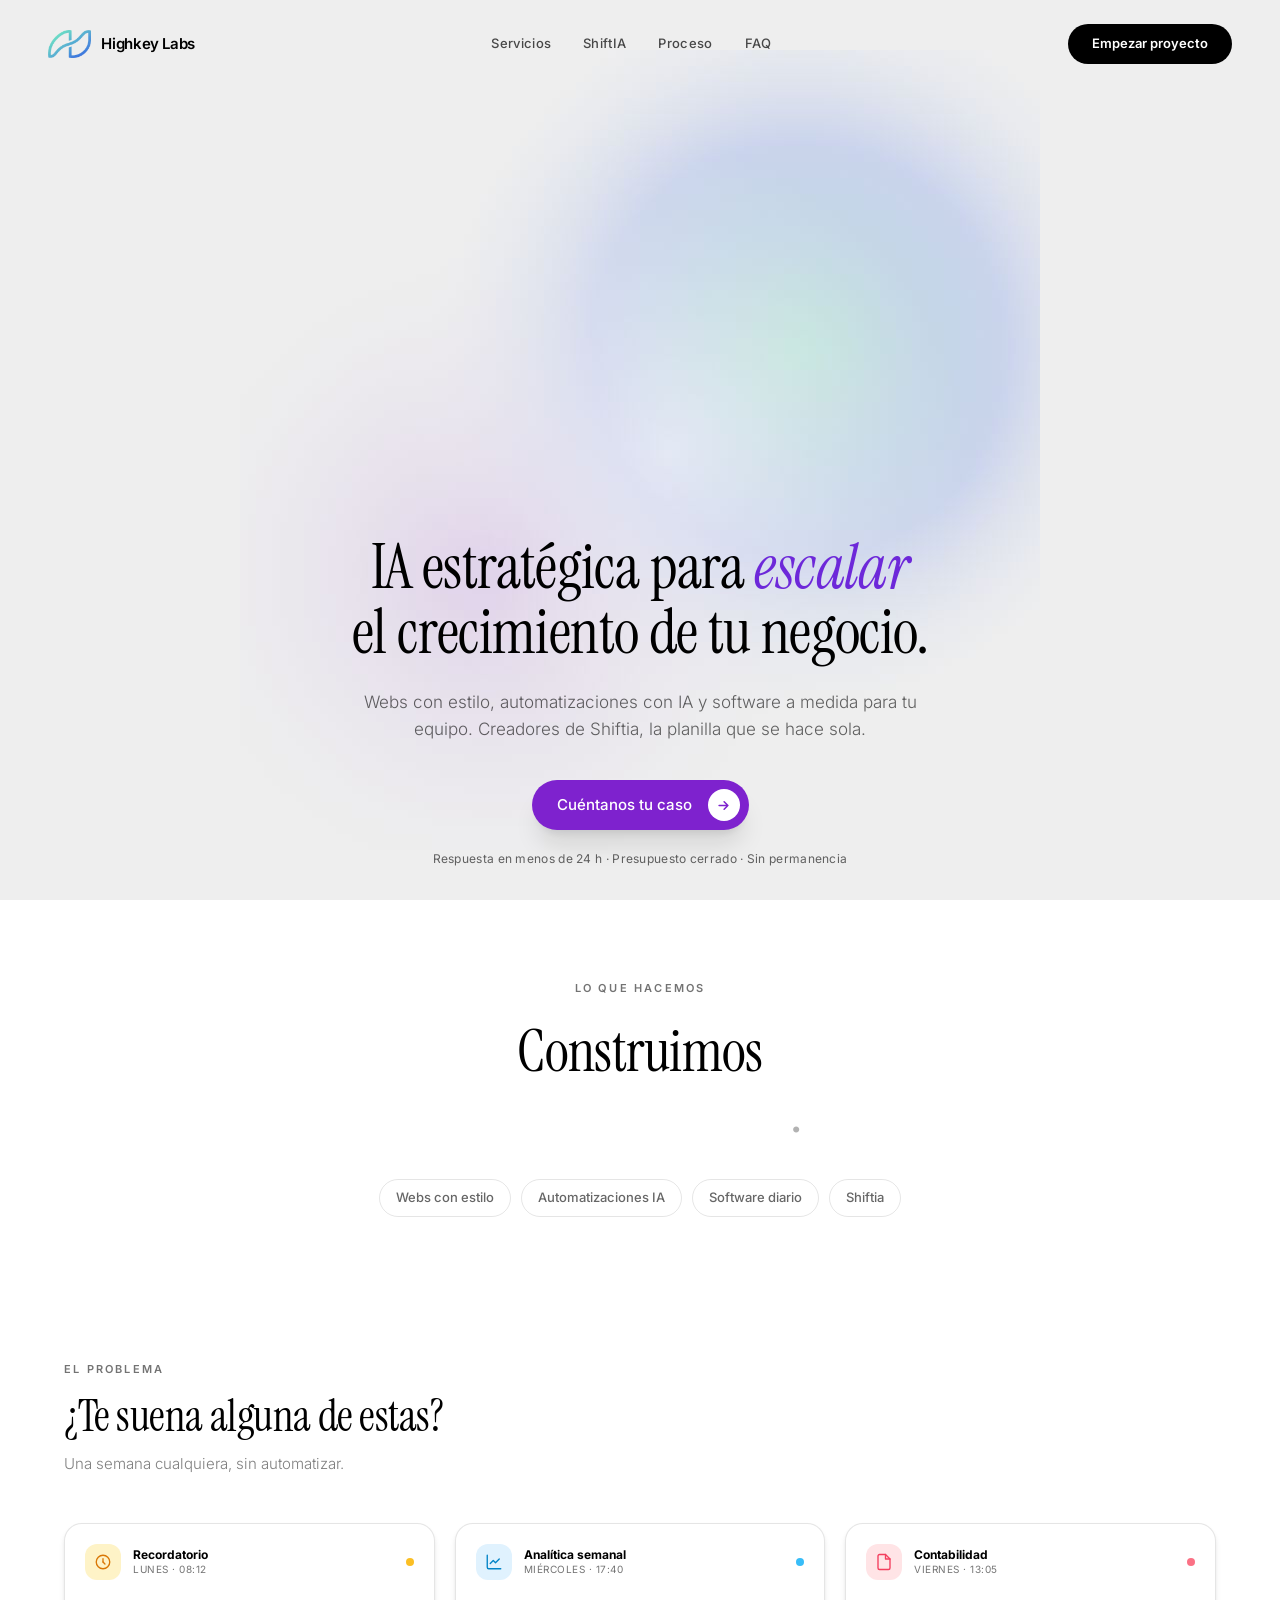
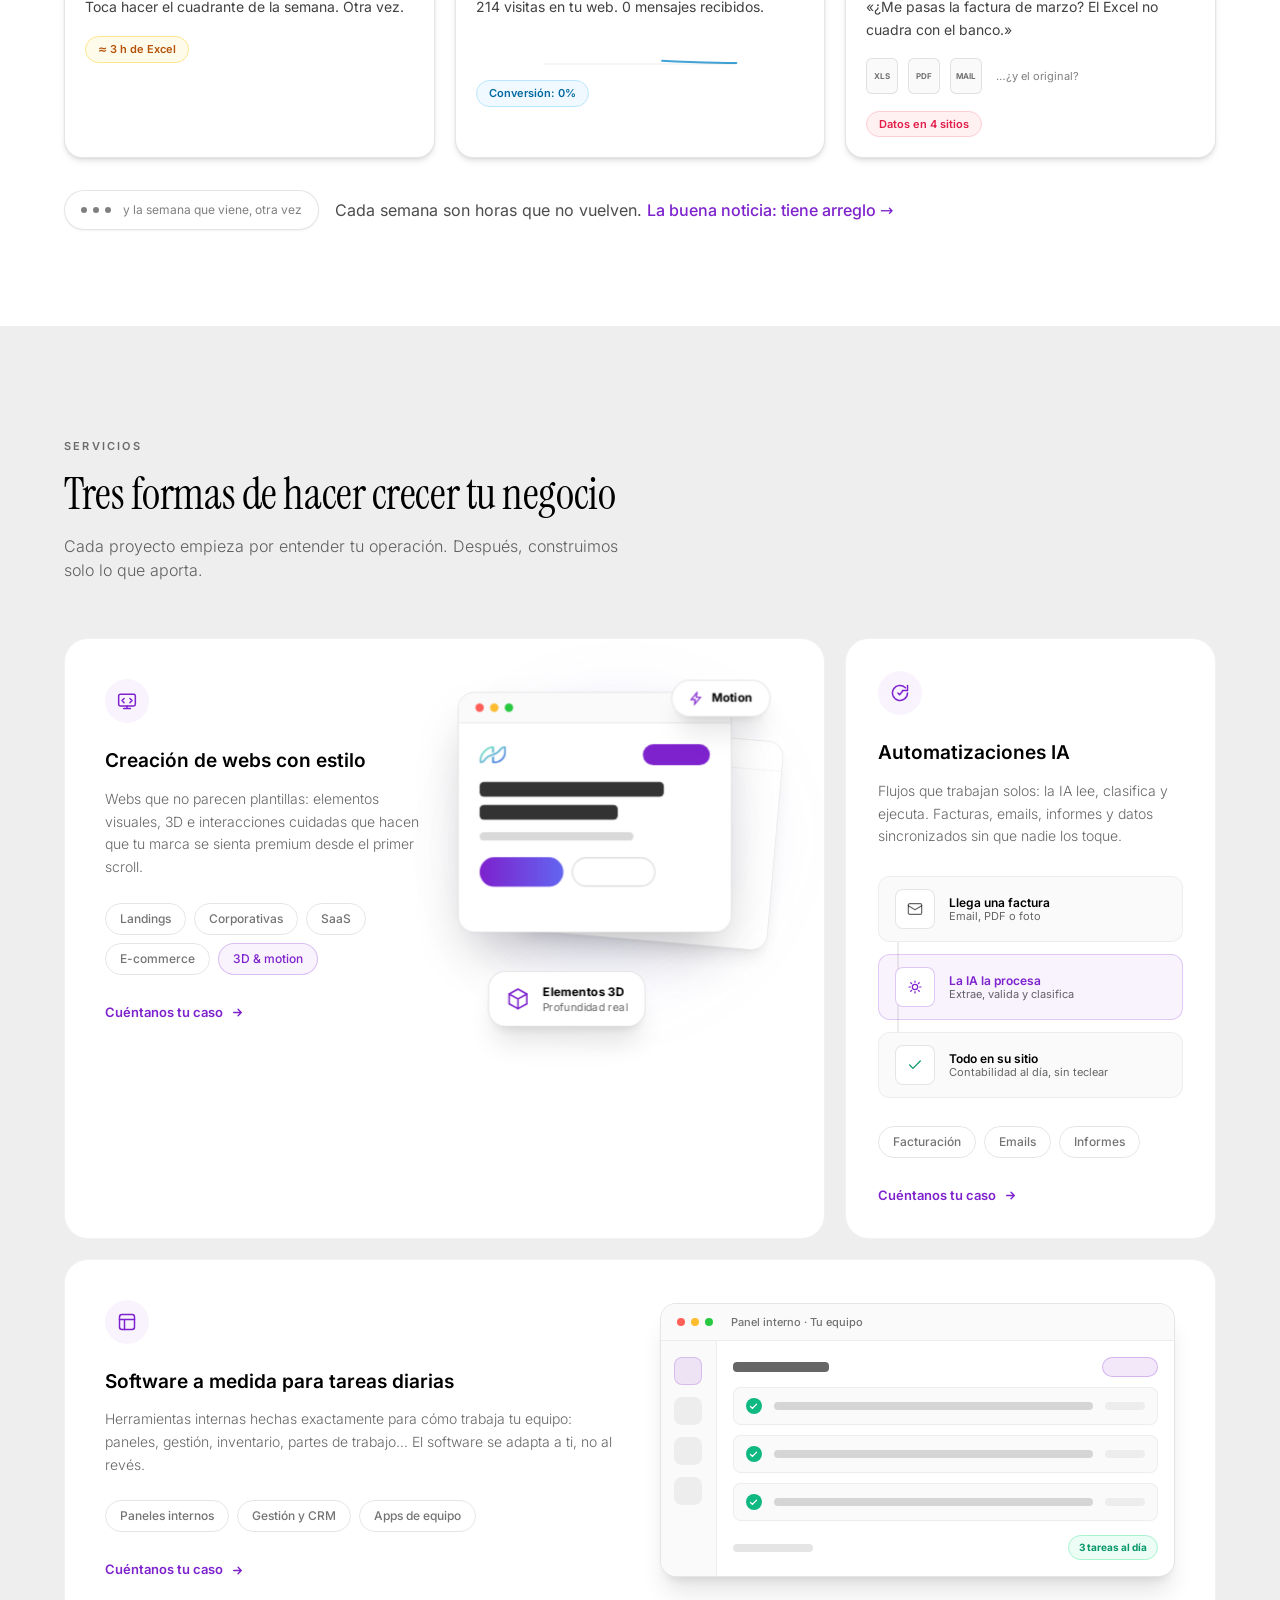
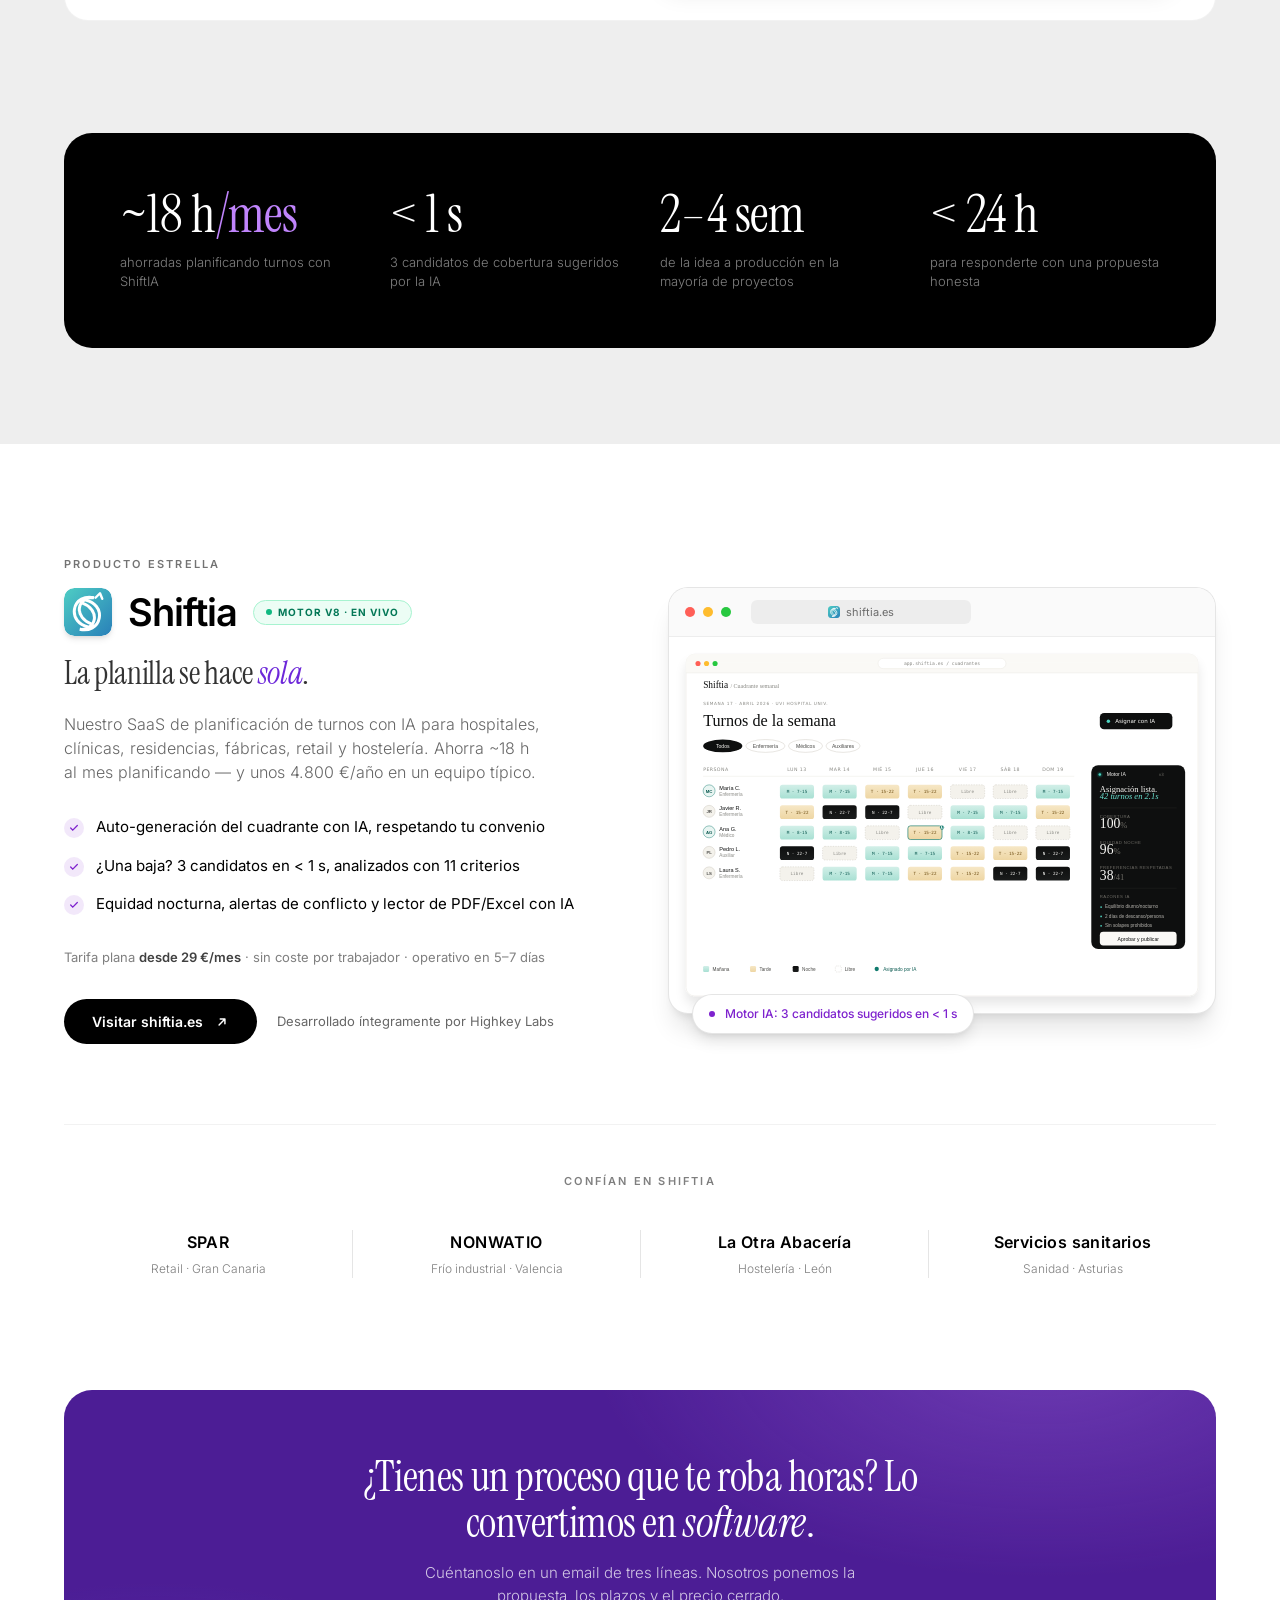
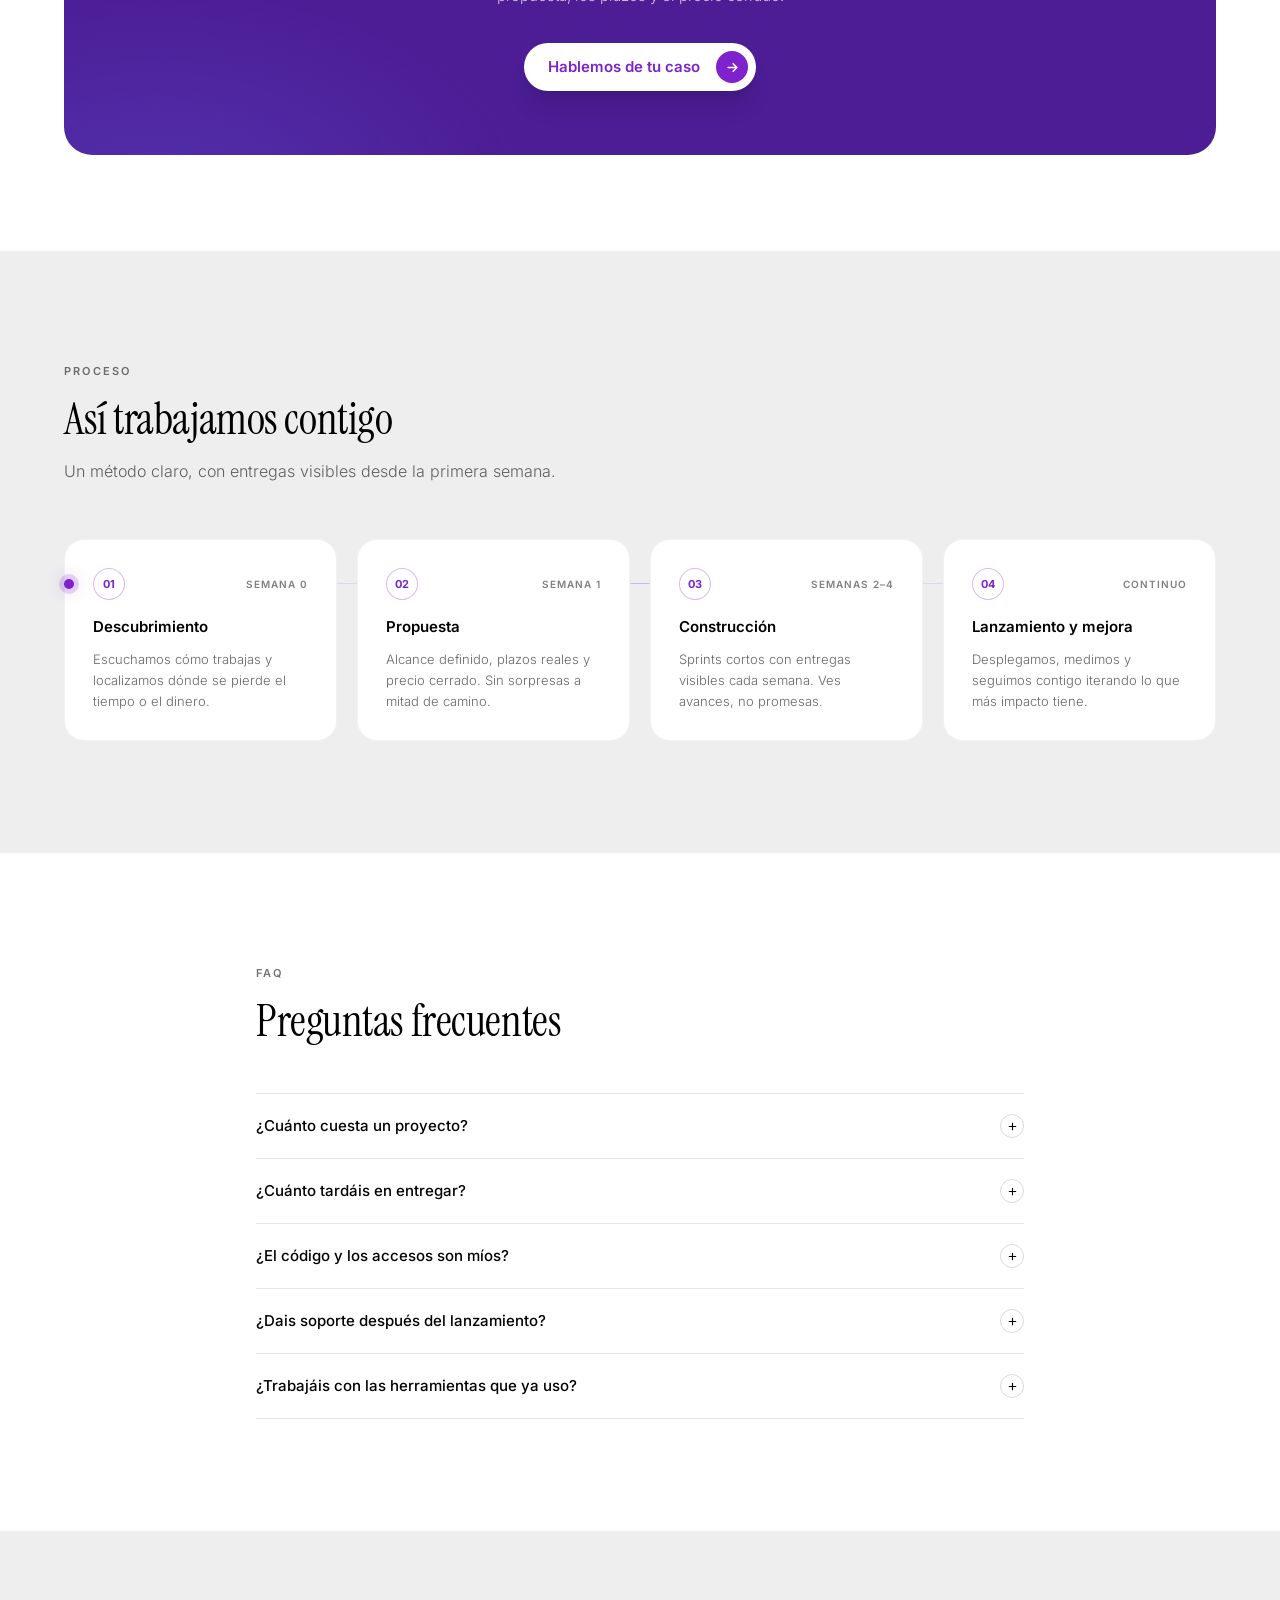
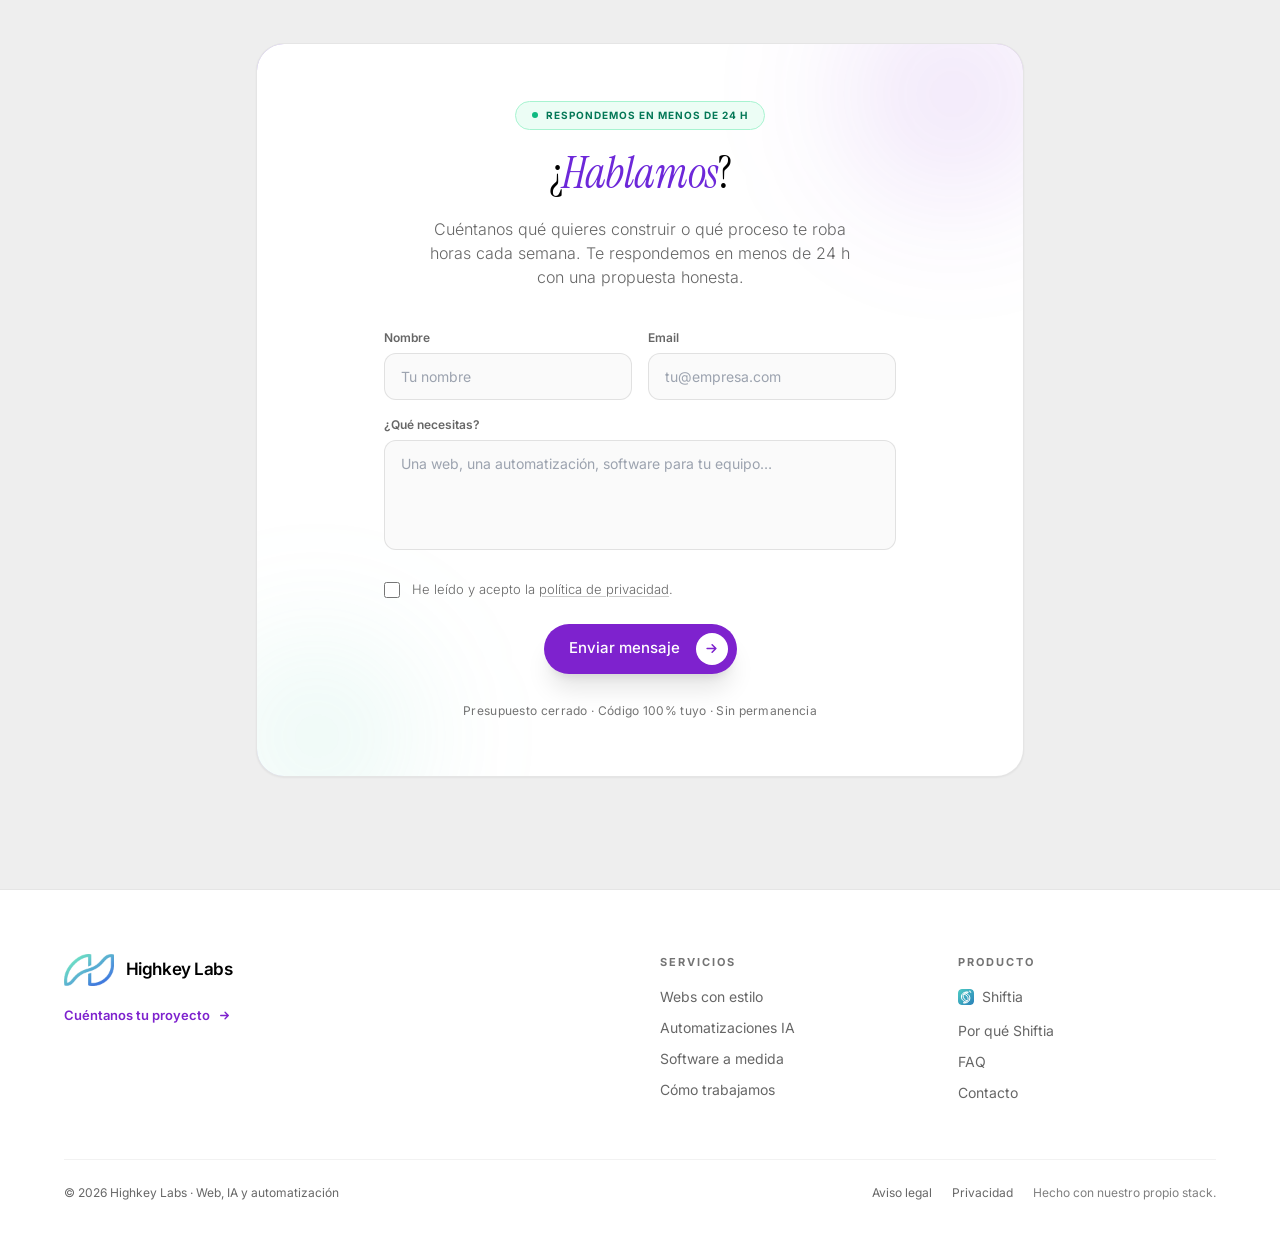
==== commit a48cda52: "Cache-busting de CSS/JS (?v=3) y flujo del proceso más contundente - Las URLs versionadas fuerzan a " ====
--- a/index.html
+++ b/index.html
@@ -25,8 +25,8 @@
 <link rel="preload" href="fonts/inter-var.woff2" as="font" type="font/woff2" crossorigin>
 <link rel="preload" href="fonts/instrument-serif-400.woff2" as="font" type="font/woff2" crossorigin>
 <link rel="preload" href="fonts/instrument-serif-400i.woff2" as="font" type="font/woff2" crossorigin>
-<link rel="stylesheet" href="styles.css">
-<script src="main.js" defer></script>
+<link rel="stylesheet" href="styles.css?v=3">
+<script src="main.js?v=3" defer></script>
 <script type="application/ld+json">
 {
   "@context": "https://schema.org",
--- a/styles.css
+++ b/styles.css
@@ -1 +1 @@
-*,:after,:before{--tw-border-spacing-x:0;--tw-border-spacing-y:0;--tw-translate-x:0;--tw-translate-y:0;--tw-rotate:0;--tw-skew-x:0;--tw-skew-y:0;--tw-scale-x:1;--tw-scale-y:1;--tw-pan-x: ;--tw-pan-y: ;--tw-pinch-zoom: ;--tw-scroll-snap-strictness:proximity;--tw-gradient-from-position: ;--tw-gradient-via-position: ;--tw-gradient-to-position: ;--tw-ordinal: ;--tw-slashed-zero: ;--tw-numeric-figure: ;--tw-numeric-spacing: ;--tw-numeric-fraction: ;--tw-ring-inset: ;--tw-ring-offset-width:0px;--tw-ring-offset-color:#fff;--tw-ring-color:rgba(59,130,246,.5);--tw-ring-offset-shadow:0 0 #0000;--tw-ring-shadow:0 0 #0000;--tw-shadow:0 0 #0000;--tw-shadow-colored:0 0 #0000;--tw-blur: ;--tw-brightness: ;--tw-contrast: ;--tw-grayscale: ;--tw-hue-rotate: ;--tw-invert: ;--tw-saturate: ;--tw-sepia: ;--tw-drop-shadow: ;--tw-backdrop-blur: ;--tw-backdrop-brightness: ;--tw-backdrop-contrast: ;--tw-backdrop-grayscale: ;--tw-backdrop-hue-rotate: ;--tw-backdrop-invert: ;--tw-backdrop-opacity: ;--tw-backdrop-saturate: ;--tw-backdrop-sepia: ;--tw-contain-size: ;--tw-contain-layout: ;--tw-contain-paint: ;--tw-contain-style: }::backdrop{--tw-border-spacing-x:0;--tw-border-spacing-y:0;--tw-translate-x:0;--tw-translate-y:0;--tw-rotate:0;--tw-skew-x:0;--tw-skew-y:0;--tw-scale-x:1;--tw-scale-y:1;--tw-pan-x: ;--tw-pan-y: ;--tw-pinch-zoom: ;--tw-scroll-snap-strictness:proximity;--tw-gradient-from-position: ;--tw-gradient-via-position: ;--tw-gradient-to-position: ;--tw-ordinal: ;--tw-slashed-zero: ;--tw-numeric-figure: ;--tw-numeric-spacing: ;--tw-numeric-fraction: ;--tw-ring-inset: ;--tw-ring-offset-width:0px;--tw-ring-offset-color:#fff;--tw-ring-color:rgba(59,130,246,.5);--tw-ring-offset-shadow:0 0 #0000;--tw-ring-shadow:0 0 #0000;--tw-shadow:0 0 #0000;--tw-shadow-colored:0 0 #0000;--tw-blur: ;--tw-brightness: ;--tw-contrast: ;--tw-grayscale: ;--tw-hue-rotate: ;--tw-invert: ;--tw-saturate: ;--tw-sepia: ;--tw-drop-shadow: ;--tw-backdrop-blur: ;--tw-backdrop-brightness: ;--tw-backdrop-contrast: ;--tw-backdrop-grayscale: ;--tw-backdrop-hue-rotate: ;--tw-backdrop-invert: ;--tw-backdrop-opacity: ;--tw-backdrop-saturate: ;--tw-backdrop-sepia: ;--tw-contain-size: ;--tw-contain-layout: ;--tw-contain-paint: ;--tw-contain-style: }/*! tailwindcss v3.4.17 | MIT License | https://tailwindcss.com*/*,:after,:before{box-sizing:border-box;border:0 solid #e5e7eb}:after,:before{--tw-content:""}:host,html{line-height:1.5;-webkit-text-size-adjust:100%;-moz-tab-size:4;-o-tab-size:4;tab-size:4;font-family:ui-sans-serif,system-ui,sans-serif,Apple Color Emoji,Segoe UI Emoji,Segoe UI Symbol,Noto Color Emoji;font-feature-settings:normal;font-variation-settings:normal;-webkit-tap-highlight-color:transparent}body{margin:0;line-height:inherit}hr{height:0;color:inherit;border-top-width:1px}abbr:where([title]){-webkit-text-decoration:underline dotted;text-decoration:underline dotted}h1,h2,h3,h4,h5,h6{font-size:inherit;font-weight:inherit}a{color:inherit;text-decoration:inherit}b,strong{font-weight:bolder}code,kbd,pre,samp{font-family:ui-monospace,SFMono-Regular,Menlo,Monaco,Consolas,Liberation Mono,Courier New,monospace;font-feature-settings:normal;font-variation-settings:normal;font-size:1em}small{font-size:80%}sub,sup{font-size:75%;line-height:0;position:relative;vertical-align:baseline}sub{bottom:-.25em}sup{top:-.5em}table{text-indent:0;border-color:inherit;border-collapse:collapse}button,input,optgroup,select,textarea{font-family:inherit;font-feature-settings:inherit;font-variation-settings:inherit;font-size:100%;font-weight:inherit;line-height:inherit;letter-spacing:inherit;color:inherit;margin:0;padding:0}button,select{text-transform:none}button,input:where([type=button]),input:where([type=reset]),input:where([type=submit]){-webkit-appearance:button;background-color:transparent;background-image:none}:-moz-focusring{outline:auto}:-moz-ui-invalid{box-shadow:none}progress{vertical-align:baseline}::-webkit-inner-spin-button,::-webkit-outer-spin-button{height:auto}[type=search]{-webkit-appearance:textfield;outline-offset:-2px}::-webkit-search-decoration{-webkit-appearance:none}::-webkit-file-upload-button{-webkit-appearance:button;font:inherit}summary{display:list-item}blockquote,dd,dl,figure,h1,h2,h3,h4,h5,h6,hr,p,pre{margin:0}fieldset{margin:0}fieldset,legend{padding:0}menu,ol,ul{list-style:none;margin:0;padding:0}dialog{padding:0}textarea{resize:vertical}input::-moz-placeholder,textarea::-moz-placeholder{opacity:1;color:#9ca3af}input::placeholder,textarea::placeholder{opacity:1;color:#9ca3af}[role=button],button{cursor:pointer}:disabled{cursor:default}audio,canvas,embed,iframe,img,object,svg,video{display:block;vertical-align:middle}img,video{max-width:100%;height:auto}[hidden]:where(:not([hidden=until-found])){display:none}.pointer-events-none{pointer-events:none}.visible{visibility:visible}.fixed{position:fixed}.absolute{position:absolute}.relative{position:relative}.inset-0{inset:0}.inset-6{inset:1.5rem}.-bottom-1{bottom:-.25rem}.-bottom-5{bottom:-1.25rem}.left-0{left:0}.left-6{left:1.5rem}.left-8{left:2rem}.right-0{right:0}.right-2{right:.5rem}.right-6{right:1.5rem}.top-0{top:0}.top-10{top:2.5rem}.top-2{top:.5rem}.top-6{top:1.5rem}.top-\[44px\]{top:44px}.z-0{z-index:0}.z-10{z-index:10}.z-50{z-index:50}.z-\[100\]{z-index:100}.z-\[5\]{z-index:5}.mx-auto{margin-left:auto;margin-right:auto}.mb-1{margin-bottom:.25rem}.mb-1\.5{margin-bottom:.375rem}.mb-10{margin-bottom:2.5rem}.mb-12{margin-bottom:3rem}.mb-14{margin-bottom:3.5rem}.mb-16{margin-bottom:4rem}.mb-2{margin-bottom:.5rem}.mb-2\.5{margin-bottom:.625rem}.mb-3{margin-bottom:.75rem}.mb-4{margin-bottom:1rem}.mb-5{margin-bottom:1.25rem}.mb-6{margin-bottom:1.5rem}.mb-7{margin-bottom:1.75rem}.mb-8{margin-bottom:2rem}.mb-9{margin-bottom:2.25rem}.ml-1{margin-left:.25rem}.ml-1\.5{margin-left:.375rem}.ml-3{margin-left:.75rem}.mt-0\.5{margin-top:.125rem}.mt-1\.5{margin-top:.375rem}.mt-20{margin-top:5rem}.mt-4{margin-top:1rem}.mt-5{margin-top:1.25rem}.mt-6{margin-top:1.5rem}.mt-7{margin-top:1.75rem}.mt-9{margin-top:2.25rem}.mt-auto{margin-top:auto}.block{display:block}.flex{display:flex}.inline-flex{display:inline-flex}.table{display:table}.grid{display:grid}.hidden{display:none}.aspect-square{aspect-ratio:1/1}.h-1\.5{height:.375rem}.h-10{height:2.5rem}.h-11{height:2.75rem}.h-16{height:4rem}.h-2{height:.5rem}.h-2\.5{height:.625rem}.h-3{height:.75rem}.h-3\.5{height:.875rem}.h-4{height:1rem}.h-5{height:1.25rem}.h-6{height:1.5rem}.h-7{height:1.75rem}.h-8{height:2rem}.h-9{height:2.25rem}.h-\[210px\]{height:210px}.h-\[230px\]{height:230px}.h-\[280px\]{height:280px}.h-auto{height:auto}.h-full{height:100%}.h-px{height:1px}.min-h-screen{min-height:100vh}.w-1\.5{width:.375rem}.w-10{width:2.5rem}.w-11{width:2.75rem}.w-14{width:3.5rem}.w-16{width:4rem}.w-2{width:.5rem}.w-2\.5{width:.625rem}.w-2\/3{width:66.666667%}.w-20{width:5rem}.w-24{width:6rem}.w-3{width:.75rem}.w-3\/5{width:60%}.w-4{width:1rem}.w-4\/5{width:80%}.w-5{width:1.25rem}.w-6{width:1.5rem}.w-7{width:1.75rem}.w-8{width:2rem}.w-9{width:2.25rem}.w-\[150\%\]{width:150%}.w-\[78\%\]{width:78%}.w-\[82\%\]{width:82%}.w-auto{width:auto}.w-full{width:100%}.min-w-0{min-width:0}.max-w-2xl{max-width:42rem}.max-w-3xl{max-width:48rem}.max-w-4xl{max-width:56rem}.max-w-6xl{max-width:72rem}.max-w-\[220px\]{max-width:220px}.max-w-\[440px\]{max-width:440px}.max-w-\[480px\]{max-width:480px}.max-w-\[560px\]{max-width:560px}.max-w-\[800px\]{max-width:800px}.max-w-\[860px\]{max-width:860px}.max-w-lg{max-width:32rem}.max-w-md{max-width:28rem}.max-w-xl{max-width:36rem}.flex-1{flex:1 1 0%}.flex-shrink-0{flex-shrink:0}.-rotate-\[4deg\]{--tw-rotate:-4deg}.-rotate-\[4deg\],.rotate-\[5deg\]{transform:translate(var(--tw-translate-x),var(--tw-translate-y)) rotate(var(--tw-rotate)) skewX(var(--tw-skew-x)) skewY(var(--tw-skew-y)) scaleX(var(--tw-scale-x)) scaleY(var(--tw-scale-y))}.rotate-\[5deg\]{--tw-rotate:5deg}.transform{transform:translate(var(--tw-translate-x),var(--tw-translate-y)) rotate(var(--tw-rotate)) skewX(var(--tw-skew-x)) skewY(var(--tw-skew-y)) scaleX(var(--tw-scale-x)) scaleY(var(--tw-scale-y))}@keyframes pulse{50%{opacity:.5}}.animate-pulse{animation:pulse 2s cubic-bezier(.4,0,.6,1) infinite}.cursor-pointer{cursor:pointer}.select-none{-webkit-user-select:none;-moz-user-select:none;user-select:none}.resize-none{resize:none}.scroll-mt-24{scroll-margin-top:6rem}.scroll-mt-28{scroll-margin-top:7rem}.list-disc{list-style-type:disc}.grid-cols-2{grid-template-columns:repeat(2,minmax(0,1fr))}.flex-col{flex-direction:column}.flex-wrap{flex-wrap:wrap}.items-start{align-items:flex-start}.items-center{align-items:center}.justify-end{justify-content:flex-end}.justify-center{justify-content:center}.justify-between{justify-content:space-between}.gap-1\.5{gap:.375rem}.gap-10{gap:2.5rem}.gap-14{gap:3.5rem}.gap-2{gap:.5rem}.gap-2\.5{gap:.625rem}.gap-3{gap:.75rem}.gap-3\.5{gap:.875rem}.gap-4{gap:1rem}.gap-5{gap:1.25rem}.gap-8{gap:2rem}.gap-y-10{row-gap:2.5rem}.space-y-2>:not([hidden])~:not([hidden]){--tw-space-y-reverse:0;margin-top:calc(.5rem*(1 - var(--tw-space-y-reverse)));margin-bottom:calc(.5rem*var(--tw-space-y-reverse))}.space-y-2\.5>:not([hidden])~:not([hidden]){--tw-space-y-reverse:0;margin-top:calc(.625rem*(1 - var(--tw-space-y-reverse)));margin-bottom:calc(.625rem*var(--tw-space-y-reverse))}.space-y-3>:not([hidden])~:not([hidden]){--tw-space-y-reverse:0;margin-top:calc(.75rem*(1 - var(--tw-space-y-reverse)));margin-bottom:calc(.75rem*var(--tw-space-y-reverse))}.space-y-4>:not([hidden])~:not([hidden]){--tw-space-y-reverse:0;margin-top:calc(1rem*(1 - var(--tw-space-y-reverse)));margin-bottom:calc(1rem*var(--tw-space-y-reverse))}.space-y-5>:not([hidden])~:not([hidden]){--tw-space-y-reverse:0;margin-top:calc(1.25rem*(1 - var(--tw-space-y-reverse)));margin-bottom:calc(1.25rem*var(--tw-space-y-reverse))}.divide-y>:not([hidden])~:not([hidden]){--tw-divide-y-reverse:0;border-top-width:calc(1px*(1 - var(--tw-divide-y-reverse)));border-bottom-width:calc(1px*var(--tw-divide-y-reverse))}.divide-black\/10>:not([hidden])~:not([hidden]){border-color:rgba(0,0,0,.1)}.overflow-hidden{overflow:hidden}.scroll-smooth{scroll-behavior:smooth}.truncate{overflow:hidden;text-overflow:ellipsis;white-space:nowrap}.rounded{border-radius:.25rem}.rounded-2xl{border-radius:1rem}.rounded-\[10px\]{border-radius:10px}.rounded-\[18px\]{border-radius:18px}.rounded-\[20px\]{border-radius:20px}.rounded-\[24px\]{border-radius:24px}.rounded-\[28px\]{border-radius:28px}.rounded-\[3px\]{border-radius:3px}.rounded-full{border-radius:9999px}.rounded-lg{border-radius:.5rem}.rounded-md{border-radius:.375rem}.rounded-xl{border-radius:.75rem}.border{border-width:1px}.border-y{border-top-width:1px}.border-b,.border-y{border-bottom-width:1px}.border-r{border-right-width:1px}.border-t{border-top-width:1px}.border-\[\#7e22ce\]\/20{border-color:rgba(126,34,206,.2)}.border-\[\#7e22ce\]\/25{border-color:rgba(126,34,206,.25)}.border-\[\#7e22ce\]\/30{border-color:rgba(126,34,206,.3)}.border-amber-200{--tw-border-opacity:1;border-color:rgb(253 230 138/var(--tw-border-opacity,1))}.border-black\/10{border-color:rgba(0,0,0,.1)}.border-black\/15{border-color:rgba(0,0,0,.15)}.border-black\/5{border-color:rgba(0,0,0,.05)}.border-emerald-200{--tw-border-opacity:1;border-color:rgb(167 243 208/var(--tw-border-opacity,1))}.border-rose-200{--tw-border-opacity:1;border-color:rgb(254 205 211/var(--tw-border-opacity,1))}.border-sky-200{--tw-border-opacity:1;border-color:rgb(186 230 253/var(--tw-border-opacity,1))}.border-transparent{border-color:transparent}.bg-\[\#28c840\]{--tw-bg-opacity:1;background-color:rgb(40 200 64/var(--tw-bg-opacity,1))}.bg-\[\#7e22ce\]{--tw-bg-opacity:1;background-color:rgb(126 34 206/var(--tw-bg-opacity,1))}.bg-\[\#7e22ce\]\/10{background-color:rgba(126,34,206,.1)}.bg-\[\#7e22ce\]\/5{background-color:rgba(126,34,206,.05)}.bg-\[\#eeeeee\]{--tw-bg-opacity:1;background-color:rgb(238 238 238/var(--tw-bg-opacity,1))}.bg-\[\#eeeeee\]\/95{background-color:hsla(0,0%,93%,.95)}.bg-\[\#fafafa\]{--tw-bg-opacity:1;background-color:rgb(250 250 250/var(--tw-bg-opacity,1))}.bg-\[\#febc2e\]{--tw-bg-opacity:1;background-color:rgb(254 188 46/var(--tw-bg-opacity,1))}.bg-\[\#ff5f57\]{--tw-bg-opacity:1;background-color:rgb(255 95 87/var(--tw-bg-opacity,1))}.bg-amber-100{--tw-bg-opacity:1;background-color:rgb(254 243 199/var(--tw-bg-opacity,1))}.bg-amber-400{--tw-bg-opacity:1;background-color:rgb(251 191 36/var(--tw-bg-opacity,1))}.bg-amber-50{--tw-bg-opacity:1;background-color:rgb(255 251 235/var(--tw-bg-opacity,1))}.bg-black{--tw-bg-opacity:1;background-color:rgb(0 0 0/var(--tw-bg-opacity,1))}.bg-black\/10{background-color:rgba(0,0,0,.1)}.bg-black\/15{background-color:rgba(0,0,0,.15)}.bg-black\/5{background-color:rgba(0,0,0,.05)}.bg-black\/50{background-color:rgba(0,0,0,.5)}.bg-black\/60{background-color:rgba(0,0,0,.6)}.bg-black\/80{background-color:rgba(0,0,0,.8)}.bg-emerald-50{--tw-bg-opacity:1;background-color:rgb(236 253 245/var(--tw-bg-opacity,1))}.bg-emerald-500{--tw-bg-opacity:1;background-color:rgb(16 185 129/var(--tw-bg-opacity,1))}.bg-rose-100{--tw-bg-opacity:1;background-color:rgb(255 228 230/var(--tw-bg-opacity,1))}.bg-rose-400{--tw-bg-opacity:1;background-color:rgb(251 113 133/var(--tw-bg-opacity,1))}.bg-rose-50{--tw-bg-opacity:1;background-color:rgb(255 241 242/var(--tw-bg-opacity,1))}.bg-sky-100{--tw-bg-opacity:1;background-color:rgb(224 242 254/var(--tw-bg-opacity,1))}.bg-sky-400{--tw-bg-opacity:1;background-color:rgb(56 189 248/var(--tw-bg-opacity,1))}.bg-sky-50{--tw-bg-opacity:1;background-color:rgb(240 249 255/var(--tw-bg-opacity,1))}.bg-white{--tw-bg-opacity:1;background-color:rgb(255 255 255/var(--tw-bg-opacity,1))}.bg-gradient-to-br{background-image:linear-gradient(to bottom right,var(--tw-gradient-stops))}.bg-gradient-to-r{background-image:linear-gradient(to right,var(--tw-gradient-stops))}.from-\[\#7e22ce\]{--tw-gradient-from:#7e22ce var(--tw-gradient-from-position);--tw-gradient-to:rgba(126,34,206,0) var(--tw-gradient-to-position);--tw-gradient-stops:var(--tw-gradient-from),var(--tw-gradient-to)}.from-\[\#7e22ce\]\/15{--tw-gradient-from:rgba(126,34,206,.15) var(--tw-gradient-from-position);--tw-gradient-to:rgba(126,34,206,0) var(--tw-gradient-to-position);--tw-gradient-stops:var(--tw-gradient-from),var(--tw-gradient-to)}.from-black\/5{--tw-gradient-from:rgba(0,0,0,.05) var(--tw-gradient-from-position);--tw-gradient-to:transparent var(--tw-gradient-to-position);--tw-gradient-stops:var(--tw-gradient-from),var(--tw-gradient-to)}.from-transparent{--tw-gradient-from:transparent var(--tw-gradient-from-position);--tw-gradient-to:transparent var(--tw-gradient-to-position);--tw-gradient-stops:var(--tw-gradient-from),var(--tw-gradient-to)}.via-\[\#6366f1\]\/10{--tw-gradient-to:rgba(99,102,241,0) var(--tw-gradient-to-position);--tw-gradient-stops:var(--tw-gradient-from),rgba(99,102,241,.1) var(--tw-gradient-via-position),var(--tw-gradient-to)}.via-\[\#7e22ce\]\/25{--tw-gradient-to:rgba(126,34,206,0) var(--tw-gradient-to-position);--tw-gradient-stops:var(--tw-gradient-from),rgba(126,34,206,.25) var(--tw-gradient-via-position),var(--tw-gradient-to)}.to-\[\#6366f1\]{--tw-gradient-to:#6366f1 var(--tw-gradient-to-position)}.to-transparent{--tw-gradient-to:transparent var(--tw-gradient-to-position)}.object-cover{-o-object-fit:cover;object-fit:cover}.p-2{padding:.5rem}.p-4{padding:1rem}.p-5{padding:1.25rem}.p-7{padding:1.75rem}.p-8{padding:2rem}.px-2\.5{padding-left:.625rem;padding-right:.625rem}.px-3{padding-left:.75rem;padding-right:.75rem}.px-3\.5{padding-left:.875rem;padding-right:.875rem}.px-4{padding-left:1rem;padding-right:1rem}.px-6{padding-left:1.5rem;padding-right:1.5rem}.px-7{padding-left:1.75rem;padding-right:1.75rem}.px-8{padding-left:2rem;padding-right:2rem}.py-1{padding-top:.25rem;padding-bottom:.25rem}.py-1\.5{padding-top:.375rem;padding-bottom:.375rem}.py-12{padding-top:3rem;padding-bottom:3rem}.py-14{padding-top:3.5rem;padding-bottom:3.5rem}.py-16{padding-top:4rem;padding-bottom:4rem}.py-2{padding-top:.5rem;padding-bottom:.5rem}.py-2\.5{padding-top:.625rem;padding-bottom:.625rem}.py-24{padding-top:6rem;padding-bottom:6rem}.py-3{padding-top:.75rem;padding-bottom:.75rem}.py-4{padding-top:1rem;padding-bottom:1rem}.py-5{padding-top:1.25rem;padding-bottom:1.25rem}.py-8{padding-top:2rem;padding-bottom:2rem}.pb-16{padding-bottom:4rem}.pb-24{padding-bottom:6rem}.pb-4{padding-bottom:1rem}.pb-8{padding-bottom:2rem}.pl-6{padding-left:1.5rem}.pr-2{padding-right:.5rem}.pt-1{padding-top:.25rem}.pt-12{padding-top:3rem}.pt-16{padding-top:4rem}.pt-20{padding-top:5rem}.pt-24{padding-top:6rem}.pt-4{padding-top:1rem}.pt-6{padding-top:1.5rem}.text-left{text-align:left}.text-center{text-align:center}.text-2xl{font-size:1.5rem;line-height:2rem}.text-\[10px\]{font-size:10px}.text-\[11px\]{font-size:11px}.text-\[12px\]{font-size:12px}.text-\[13px\]{font-size:13px}.text-\[14px\]{font-size:14px}.text-\[15px\]{font-size:15px}.text-\[16px\]{font-size:16px}.text-\[17px\]{font-size:17px}.text-\[19px\]{font-size:19px}.text-\[26px\]{font-size:26px}.text-\[28px\]{font-size:28px}.text-\[30px\]{font-size:30px}.text-\[34px\]{font-size:34px}.text-\[38px\]{font-size:38px}.text-\[40px\]{font-size:40px}.text-\[42px\]{font-size:42px}.text-\[8px\]{font-size:8px}.font-bold{font-weight:700}.font-light{font-weight:300}.font-medium{font-weight:500}.font-semibold{font-weight:600}.uppercase{text-transform:uppercase}.leading-\[1\.05\]{line-height:1.05}.leading-\[1\.06\]{line-height:1.06}.leading-\[1\.08\]{line-height:1.08}.leading-\[1\.12\]{line-height:1.12}.leading-\[1\.1\]{line-height:1.1}.leading-none{line-height:1}.leading-relaxed{line-height:1.625}.leading-tight{line-height:1.25}.tracking-\[-0\.03em\]{letter-spacing:-.03em}.tracking-\[0\.18em\]{letter-spacing:.18em}.tracking-\[0\.2em\]{letter-spacing:.2em}.tracking-tight{letter-spacing:-.025em}.tracking-wide{letter-spacing:.025em}.tracking-wider{letter-spacing:.05em}.tracking-widest{letter-spacing:.1em}.text-\[\#6d28d9\]{--tw-text-opacity:1;color:rgb(109 40 217/var(--tw-text-opacity,1))}.text-\[\#7e22ce\]{--tw-text-opacity:1;color:rgb(126 34 206/var(--tw-text-opacity,1))}.text-\[\#c084fc\]{--tw-text-opacity:1;color:rgb(192 132 252/var(--tw-text-opacity,1))}.text-amber-600{--tw-text-opacity:1;color:rgb(217 119 6/var(--tw-text-opacity,1))}.text-amber-700{--tw-text-opacity:1;color:rgb(180 83 9/var(--tw-text-opacity,1))}.text-black{--tw-text-opacity:1;color:rgb(0 0 0/var(--tw-text-opacity,1))}.text-black\/30{color:rgba(0,0,0,.3)}.text-black\/50{color:rgba(0,0,0,.5)}.text-black\/55{color:rgba(0,0,0,.55)}.text-black\/60{color:rgba(0,0,0,.6)}.text-black\/70{color:rgba(0,0,0,.7)}.text-black\/75{color:rgba(0,0,0,.75)}.text-black\/80{color:rgba(0,0,0,.8)}.text-emerald-600{--tw-text-opacity:1;color:rgb(5 150 105/var(--tw-text-opacity,1))}.text-emerald-700{--tw-text-opacity:1;color:rgb(4 120 87/var(--tw-text-opacity,1))}.text-emerald-800{--tw-text-opacity:1;color:rgb(6 95 70/var(--tw-text-opacity,1))}.text-rose-500{--tw-text-opacity:1;color:rgb(244 63 94/var(--tw-text-opacity,1))}.text-rose-600{--tw-text-opacity:1;color:rgb(225 29 72/var(--tw-text-opacity,1))}.text-sky-600{--tw-text-opacity:1;color:rgb(2 132 199/var(--tw-text-opacity,1))}.text-sky-700{--tw-text-opacity:1;color:rgb(3 105 161/var(--tw-text-opacity,1))}.text-white{--tw-text-opacity:1;color:rgb(255 255 255/var(--tw-text-opacity,1))}.text-white\/50{color:hsla(0,0%,100%,.5)}.text-white\/75{color:hsla(0,0%,100%,.75)}.underline{text-decoration-line:underline}.decoration-black\/20{text-decoration-color:rgba(0,0,0,.2)}.underline-offset-2{text-underline-offset:2px}.antialiased{-webkit-font-smoothing:antialiased;-moz-osx-font-smoothing:grayscale}.accent-\[\#7e22ce\]{accent-color:#7e22ce}.opacity-70{opacity:.7}.shadow-2xl{--tw-shadow:0 25px 50px -12px rgba(0,0,0,.25);--tw-shadow-colored:0 25px 50px -12px var(--tw-shadow-color)}.shadow-2xl,.shadow-lg{box-shadow:var(--tw-ring-offset-shadow,0 0 #0000),var(--tw-ring-shadow,0 0 #0000),var(--tw-shadow)}.shadow-lg{--tw-shadow:0 10px 15px -3px rgba(0,0,0,.1),0 4px 6px -4px rgba(0,0,0,.1);--tw-shadow-colored:0 10px 15px -3px var(--tw-shadow-color),0 4px 6px -4px var(--tw-shadow-color)}.shadow-md{--tw-shadow:0 4px 6px -1px rgba(0,0,0,.1),0 2px 4px -2px rgba(0,0,0,.1);--tw-shadow-colored:0 4px 6px -1px var(--tw-shadow-color),0 2px 4px -2px var(--tw-shadow-color)}.shadow-md,.shadow-sm{box-shadow:var(--tw-ring-offset-shadow,0 0 #0000),var(--tw-ring-shadow,0 0 #0000),var(--tw-shadow)}.shadow-sm{--tw-shadow:0 1px 2px 0 rgba(0,0,0,.05);--tw-shadow-colored:0 1px 2px 0 var(--tw-shadow-color)}.shadow-xl{--tw-shadow:0 20px 25px -5px rgba(0,0,0,.1),0 8px 10px -6px rgba(0,0,0,.1);--tw-shadow-colored:0 20px 25px -5px var(--tw-shadow-color),0 8px 10px -6px var(--tw-shadow-color);box-shadow:var(--tw-ring-offset-shadow,0 0 #0000),var(--tw-ring-shadow,0 0 #0000),var(--tw-shadow)}.blur-2xl{--tw-blur:blur(40px);filter:var(--tw-blur) var(--tw-brightness) var(--tw-contrast) var(--tw-grayscale) var(--tw-hue-rotate) var(--tw-invert) var(--tw-saturate) var(--tw-sepia) var(--tw-drop-shadow)}.backdrop-blur-xl{--tw-backdrop-blur:blur(24px);-webkit-backdrop-filter:var(--tw-backdrop-blur) var(--tw-backdrop-brightness) var(--tw-backdrop-contrast) var(--tw-backdrop-grayscale) var(--tw-backdrop-hue-rotate) var(--tw-backdrop-invert) var(--tw-backdrop-opacity) var(--tw-backdrop-saturate) var(--tw-backdrop-sepia);backdrop-filter:var(--tw-backdrop-blur) var(--tw-backdrop-brightness) var(--tw-backdrop-contrast) var(--tw-backdrop-grayscale) var(--tw-backdrop-hue-rotate) var(--tw-backdrop-invert) var(--tw-backdrop-opacity) var(--tw-backdrop-saturate) var(--tw-backdrop-sepia)}.transition-all{transition-property:all;transition-timing-function:cubic-bezier(.4,0,.2,1);transition-duration:.15s}.transition-colors{transition-property:color,background-color,border-color,text-decoration-color,fill,stroke;transition-timing-function:cubic-bezier(.4,0,.2,1);transition-duration:.15s}.transition-shadow{transition-property:box-shadow;transition-timing-function:cubic-bezier(.4,0,.2,1);transition-duration:.15s}.transition-transform{transition-property:transform;transition-timing-function:cubic-bezier(.4,0,.2,1);transition-duration:.15s}.delay-100{transition-delay:.1s}.delay-300{transition-delay:.3s}.delay-500{transition-delay:.5s}.duration-300{transition-duration:.3s}@font-face{font-family:Inter;font-style:normal;font-weight:300 700;font-display:swap;src:url(fonts/inter-var.woff2) format("woff2");unicode-range:u+00??,u+0131,u+0152-0153,u+02bb-02bc,u+02c6,u+02da,u+02dc,u+0304,u+0308,u+0329,u+2000-206f,u+20ac,u+2122,u+2191,u+2193,u+2212,u+2215,u+feff,u+fffd}@font-face{font-family:"Instrument Serif";font-style:normal;font-weight:400;font-display:swap;src:url(fonts/instrument-serif-400.woff2) format("woff2");unicode-range:u+00??,u+0131,u+0152-0153,u+02bb-02bc,u+02c6,u+02da,u+02dc,u+0304,u+0308,u+0329,u+2000-206f,u+20ac,u+2122,u+2191,u+2193,u+2212,u+2215,u+feff,u+fffd}@font-face{font-family:"Instrument Serif";font-style:italic;font-weight:400;font-display:swap;src:url(fonts/instrument-serif-400i.woff2) format("woff2");unicode-range:u+00??,u+0131,u+0152-0153,u+02bb-02bc,u+02c6,u+02da,u+02dc,u+0304,u+0308,u+0329,u+2000-206f,u+20ac,u+2122,u+2191,u+2193,u+2212,u+2215,u+feff,u+fffd}body{font-family:Inter,ui-sans-serif,system-ui,sans-serif}.font-serifd{font-family:"Instrument Serif",Georgia,serif;font-weight:400;letter-spacing:-.01em}.skip-link{position:absolute;left:-9999px;top:12px;z-index:100;background:#111;color:#fff;padding:10px 18px;border-radius:9999px;font-size:13px;font-weight:600}.skip-link:focus{left:12px}.hp-field{position:absolute;left:-9999px;width:1px;height:1px;opacity:0;overflow:hidden}@keyframes fadeUp{0%{opacity:0;transform:translateY(20px)}to{opacity:1;transform:translateY(0)}}.animate-on-load{animation:fadeUp .8s cubic-bezier(.16,1,.3,1) forwards;opacity:0;transform:translateY(20px)}.delay-100{animation-delay:.1s}.delay-200{animation-delay:.2s}.delay-300{animation-delay:.3s}.delay-400{animation-delay:.4s}.delay-500{animation-delay:.5s}.delay-600{animation-delay:.6s}.reveal{opacity:0;transform:translateY(20px);transition:opacity .7s cubic-bezier(.16,1,.3,1),transform .7s cubic-bezier(.16,1,.3,1)}.reveal.visible{opacity:1;transform:translateY(0)}.rd-1{transition-delay:90ms}.rd-2{transition-delay:.18s}.rd-3{transition-delay:.27s}#topNav{transition:background-color .3s ease,padding .3s ease,box-shadow .3s ease,-webkit-backdrop-filter .3s ease;transition:background-color .3s ease,padding .3s ease,box-shadow .3s ease,backdrop-filter .3s ease;transition:background-color .3s ease,padding .3s ease,box-shadow .3s ease,backdrop-filter .3s ease,-webkit-backdrop-filter .3s ease}#topNav.nav-scrolled{background:hsla(0,0%,93%,.86);backdrop-filter:blur(12px);-webkit-backdrop-filter:blur(12px);padding-top:14px;padding-bottom:14px;box-shadow:0 1px 0 rgba(0,0,0,.06)}.reveal.spring{transform:translateY(28px) scale(.96);transition-timing-function:cubic-bezier(.34,1.56,.64,1)}.reveal.spring.visible{transform:none}.clock-hand{transform-box:fill-box;transform-origin:50% 100%;animation:clockHand 6s linear infinite}@keyframes clockHand{to{transform:rotate(1turn)}}.chart-line{stroke-dasharray:120;stroke-dashoffset:120;animation:chartDraw 4s ease-out infinite}@keyframes chartDraw{0%{stroke-dashoffset:120}55%{stroke-dashoffset:0}to{stroke-dashoffset:0}}.doc-wobble{animation:wobble 2.6s ease-in-out infinite}.doc-wobble.d2{animation-duration:3.2s;animation-delay:.4s}.doc-wobble.d3{animation-duration:2.9s;animation-delay:.8s}@keyframes wobble{0%,to{transform:rotate(-4deg) translateY(0)}50%{transform:rotate(4deg) translateY(-2px)}}.typing-dot{animation:dotBounce 1.3s ease-in-out infinite}.typing-dot.t2{animation-delay:.15s}.typing-dot.t3{animation-delay:.3s}@keyframes dotBounce{0%,60%,to{transform:translateY(0);opacity:.35}30%{transform:translateY(-4px);opacity:1}}#progressBar{position:fixed;top:0;left:0;right:0;height:3px;z-index:60;background:#6d28d9;transform-origin:left;transform:scaleX(0)}.rot-word{display:inline-block;font-style:italic;color:#6d28d9;transition:transform .35s cubic-bezier(.16,1,.3,1),opacity .35s ease}.rot-word.out{transform:translateY(14px);opacity:0}#heroGlow{position:absolute;width:480px;height:480px;border-radius:9999px;background:radial-gradient(circle,rgba(126,34,206,.12),transparent 60%);pointer-events:none;filter:blur(40px);transform:translate(-50%,-50%);left:50%;top:40%;transition:opacity .4s ease;opacity:0}.glow-card{position:relative}.glow-card:before{content:"";position:absolute;inset:-1px;border-radius:inherit;padding:1px;background:linear-gradient(135deg,rgba(126,34,206,.5),transparent 38%,transparent 62%,rgba(99,102,241,.5));-webkit-mask:linear-gradient(#fff 0 0) content-box,linear-gradient(#fff 0 0);-webkit-mask-composite:xor;mask-composite:exclude;opacity:0;transition:opacity .4s ease;pointer-events:none}.glow-card:hover:before{opacity:1}.cta-band{background:radial-gradient(640px 320px at 85% -10%,rgba(192,132,252,.28),transparent 70%),radial-gradient(520px 300px at 8% 110%,rgba(99,102,241,.25),transparent 70%),#4c1d95}.tilt{perspective:900px}.tilt-inner{transform-style:preserve-3d;transition:transform .3s cubic-bezier(.16,1,.3,1);will-change:transform}.tz-20{transform:translateZ(20px)}.tz-40{transform:translateZ(40px)}.tz-60{transform:translateZ(60px)}.flow-rail{position:absolute;left:19px;top:44px;bottom:44px;width:2px;background:rgba(0,0,0,.07)}.flow-dot{position:absolute;left:-3px;width:8px;height:8px;border-radius:9999px;background:#7e22ce;box-shadow:0 0 0 4px rgba(126,34,206,.12);animation:flowMove 3.2s cubic-bezier(.4,0,.2,1) infinite}@keyframes flowMove{0%{top:0;opacity:0}12%{opacity:1}88%{opacity:1}to{top:calc(100% - 8px);opacity:0}}.proc-dot{position:absolute;top:-3.5px;left:0;width:8px;height:8px;border-radius:9999px;background:#7e22ce;box-shadow:0 0 0 4px rgba(126,34,206,.16);animation:procMove 8s linear infinite;z-index:10}@keyframes procMove{0%{left:0;opacity:0}3%{opacity:1}97%{opacity:1}to{left:100%;opacity:0}}.proc-num{position:relative;animation:procNumActive 8s ease infinite;animation-delay:var(--pd,0s)}@keyframes procNumActive{0%,2%{background:#fff;color:#7e22ce}11%,5%{background:#7e22ce;color:#fff;border-color:#7e22ce;box-shadow:0 4px 14px rgba(126,34,206,.35)}16%,to{background:#fff;color:#7e22ce}}.proc-num:after{content:"";position:absolute;inset:-5px;border-radius:9999px;border:1.5px solid rgba(126,34,206,.55);opacity:0;transform:scale(.55);animation:procPulse 8s ease-out infinite;animation-delay:var(--pd,0s)}@keyframes procPulse{0%{opacity:0;transform:scale(.55)}4%{opacity:1;transform:scale(.8)}13%{opacity:0;transform:scale(1.55)}to{opacity:0;transform:scale(.55)}}@property --ca{syntax:"<angle>";initial-value:0deg;inherits:false}.contact-card{position:relative;overflow:hidden}.contact-card:before{content:"";position:absolute;inset:-1px;border-radius:inherit;padding:1px;background:conic-gradient(from var(--ca),rgba(126,34,206,.5),transparent 28%,transparent 52%,rgba(99,102,241,.45) 74%,rgba(126,34,206,.5));-webkit-mask:linear-gradient(#fff 0 0) content-box,linear-gradient(#fff 0 0);-webkit-mask-composite:xor;mask-composite:exclude;animation:caSpin 9s linear infinite;pointer-events:none;z-index:1}@keyframes caSpin{to{--ca:360deg}}.contact-blob{position:absolute;border-radius:9999px;filter:blur(60px);pointer-events:none}.cb-1{width:340px;height:340px;top:-120px;right:-100px;background:radial-gradient(circle,rgba(126,34,206,.16),transparent 65%);animation:drift1 16s ease-in-out infinite alternate}.cb-2{width:300px;height:300px;bottom:-110px;left:-90px;background:radial-gradient(circle,rgba(94,207,177,.18),transparent 65%);animation:drift2 19s ease-in-out infinite alternate}@keyframes drift1{to{transform:translate(-36px,28px) scale(1.12)}}@keyframes drift2{to{transform:translate(30px,-24px) scale(1.1)}}@keyframes tickPop{0%,55%{transform:scale(0);opacity:0}70%{transform:scale(1.25);opacity:1}85%,to{transform:scale(1);opacity:1}}.tick-anim{animation:tickPop 4s ease infinite}.tick-anim.t2{animation-delay:.9s}.tick-anim.t3{animation-delay:1.8s}summary{list-style:none;cursor:pointer}summary::-webkit-details-marker{display:none}details[open] .faq-icon{transform:rotate(45deg)}.faq-icon{transition:transform .3s cubic-bezier(.16,1,.3,1)}@media (prefers-reduced-motion:reduce){.animate-on-load{animation:none;opacity:1;transform:none}.reveal{opacity:1;transform:none;transition:none}.chart-line,.clock-hand,.doc-wobble,.typing-dot{animation:none}.chart-line{stroke-dashoffset:0}.flow-dot{animation:none;opacity:0}.tick-anim{animation:none;transform:scale(1);opacity:1}.proc-dot{opacity:0}.proc-dot,.proc-num{animation:none}.proc-num:after{animation:none;opacity:0}.contact-blob,.contact-card:before{animation:none}.tilt-inner{transform:none!important}.rot-word{transition:none}#heroGlow{display:none}html{scroll-behavior:auto}}.hover\:gap-3:hover{gap:.75rem}.hover\:border-\[\#7e22ce\]\/40:hover{border-color:rgba(126,34,206,.4)}.hover\:border-black\/15:hover{border-color:rgba(0,0,0,.15)}.hover\:bg-\[\#6b21a8\]:hover{--tw-bg-opacity:1;background-color:rgb(107 33 168/var(--tw-bg-opacity,1))}.hover\:bg-black\/85:hover{background-color:rgba(0,0,0,.85)}.hover\:bg-white\/95:hover{background-color:hsla(0,0%,100%,.95)}.hover\:text-\[\#7e22ce\]:hover{--tw-text-opacity:1;color:rgb(126 34 206/var(--tw-text-opacity,1))}.hover\:text-black:hover{--tw-text-opacity:1;color:rgb(0 0 0/var(--tw-text-opacity,1))}.hover\:underline:hover{text-decoration-line:underline}.hover\:shadow-2xl:hover{--tw-shadow:0 25px 50px -12px rgba(0,0,0,.25);--tw-shadow-colored:0 25px 50px -12px var(--tw-shadow-color)}.hover\:shadow-2xl:hover,.hover\:shadow-lg:hover{box-shadow:var(--tw-ring-offset-shadow,0 0 #0000),var(--tw-ring-shadow,0 0 #0000),var(--tw-shadow)}.hover\:shadow-lg:hover{--tw-shadow:0 10px 15px -3px rgba(0,0,0,.1),0 4px 6px -4px rgba(0,0,0,.1);--tw-shadow-colored:0 10px 15px -3px var(--tw-shadow-color),0 4px 6px -4px var(--tw-shadow-color)}.focus\:border-\[\#7e22ce\]\/60:focus{border-color:rgba(126,34,206,.6)}.focus\:outline-none:focus{outline:2px solid transparent;outline-offset:2px}.focus\:ring-2:focus{--tw-ring-offset-shadow:var(--tw-ring-inset) 0 0 0 var(--tw-ring-offset-width) var(--tw-ring-offset-color);--tw-ring-shadow:var(--tw-ring-inset) 0 0 0 calc(2px + var(--tw-ring-offset-width)) var(--tw-ring-color);box-shadow:var(--tw-ring-offset-shadow),var(--tw-ring-shadow),var(--tw-shadow,0 0 #0000)}.focus\:ring-\[\#7e22ce\]\/15:focus{--tw-ring-color:rgba(126,34,206,.15)}.group:hover .group-hover\:translate-x-0\.5{--tw-translate-x:0.125rem;transform:translate(var(--tw-translate-x),var(--tw-translate-y)) rotate(var(--tw-rotate)) skewX(var(--tw-skew-x)) skewY(var(--tw-skew-y)) scaleX(var(--tw-scale-x)) scaleY(var(--tw-scale-y))}@media (min-width:640px){.sm\:inline{display:inline}.sm\:grid-cols-2{grid-template-columns:repeat(2,minmax(0,1fr))}}@media (min-width:768px){.md\:col-span-2{grid-column:span 2/span 2}.md\:block{display:block}.md\:flex{display:flex}.md\:hidden{display:none}.md\:h-12{height:3rem}.md\:h-\[320px\]{height:320px}.md\:h-\[800px\]{height:800px}.md\:w-12{width:3rem}.md\:w-\[800px\]{width:800px}.md\:grid-cols-2{grid-template-columns:repeat(2,minmax(0,1fr))}.md\:grid-cols-3{grid-template-columns:repeat(3,minmax(0,1fr))}.md\:grid-cols-4{grid-template-columns:repeat(4,minmax(0,1fr))}.md\:divide-x>:not([hidden])~:not([hidden]){--tw-divide-x-reverse:0;border-right-width:calc(1px*var(--tw-divide-x-reverse));border-left-width:calc(1px*(1 - var(--tw-divide-x-reverse)))}.md\:divide-black\/10>:not([hidden])~:not([hidden]){border-color:rgba(0,0,0,.1)}.md\:p-10{padding:2.5rem}.md\:px-14{padding-left:3.5rem;padding-right:3.5rem}.md\:py-14{padding-top:3.5rem;padding-bottom:3.5rem}.md\:py-16{padding-top:4rem;padding-bottom:4rem}.md\:py-20{padding-top:5rem;padding-bottom:5rem}.md\:py-28{padding-top:7rem;padding-bottom:7rem}.md\:pb-8{padding-bottom:2rem}.md\:text-\[17px\]{font-size:17px}.md\:text-\[32px\]{font-size:32px}.md\:text-\[38px\]{font-size:38px}.md\:text-\[42px\]{font-size:42px}.md\:text-\[44px\]{font-size:44px}.md\:text-\[46px\]{font-size:46px}.md\:text-\[50px\]{font-size:50px}.md\:text-\[52px\]{font-size:52px}.md\:text-\[58px\]{font-size:58px}}@media (min-width:1024px){.lg\:col-span-2{grid-column:span 2/span 2}.lg\:col-span-3{grid-column:span 3/span 3}.lg\:block{display:block}.lg\:grid-cols-3{grid-template-columns:repeat(3,minmax(0,1fr))}.lg\:grid-cols-4{grid-template-columns:repeat(4,minmax(0,1fr))}.lg\:px-12{padding-left:3rem;padding-right:3rem}.lg\:text-\[62px\]{font-size:62px}}+*,:after,:before{--tw-border-spacing-x:0;--tw-border-spacing-y:0;--tw-translate-x:0;--tw-translate-y:0;--tw-rotate:0;--tw-skew-x:0;--tw-skew-y:0;--tw-scale-x:1;--tw-scale-y:1;--tw-pan-x: ;--tw-pan-y: ;--tw-pinch-zoom: ;--tw-scroll-snap-strictness:proximity;--tw-gradient-from-position: ;--tw-gradient-via-position: ;--tw-gradient-to-position: ;--tw-ordinal: ;--tw-slashed-zero: ;--tw-numeric-figure: ;--tw-numeric-spacing: ;--tw-numeric-fraction: ;--tw-ring-inset: ;--tw-ring-offset-width:0px;--tw-ring-offset-color:#fff;--tw-ring-color:rgba(59,130,246,.5);--tw-ring-offset-shadow:0 0 #0000;--tw-ring-shadow:0 0 #0000;--tw-shadow:0 0 #0000;--tw-shadow-colored:0 0 #0000;--tw-blur: ;--tw-brightness: ;--tw-contrast: ;--tw-grayscale: ;--tw-hue-rotate: ;--tw-invert: ;--tw-saturate: ;--tw-sepia: ;--tw-drop-shadow: ;--tw-backdrop-blur: ;--tw-backdrop-brightness: ;--tw-backdrop-contrast: ;--tw-backdrop-grayscale: ;--tw-backdrop-hue-rotate: ;--tw-backdrop-invert: ;--tw-backdrop-opacity: ;--tw-backdrop-saturate: ;--tw-backdrop-sepia: ;--tw-contain-size: ;--tw-contain-layout: ;--tw-contain-paint: ;--tw-contain-style: }::backdrop{--tw-border-spacing-x:0;--tw-border-spacing-y:0;--tw-translate-x:0;--tw-translate-y:0;--tw-rotate:0;--tw-skew-x:0;--tw-skew-y:0;--tw-scale-x:1;--tw-scale-y:1;--tw-pan-x: ;--tw-pan-y: ;--tw-pinch-zoom: ;--tw-scroll-snap-strictness:proximity;--tw-gradient-from-position: ;--tw-gradient-via-position: ;--tw-gradient-to-position: ;--tw-ordinal: ;--tw-slashed-zero: ;--tw-numeric-figure: ;--tw-numeric-spacing: ;--tw-numeric-fraction: ;--tw-ring-inset: ;--tw-ring-offset-width:0px;--tw-ring-offset-color:#fff;--tw-ring-color:rgba(59,130,246,.5);--tw-ring-offset-shadow:0 0 #0000;--tw-ring-shadow:0 0 #0000;--tw-shadow:0 0 #0000;--tw-shadow-colored:0 0 #0000;--tw-blur: ;--tw-brightness: ;--tw-contrast: ;--tw-grayscale: ;--tw-hue-rotate: ;--tw-invert: ;--tw-saturate: ;--tw-sepia: ;--tw-drop-shadow: ;--tw-backdrop-blur: ;--tw-backdrop-brightness: ;--tw-backdrop-contrast: ;--tw-backdrop-grayscale: ;--tw-backdrop-hue-rotate: ;--tw-backdrop-invert: ;--tw-backdrop-opacity: ;--tw-backdrop-saturate: ;--tw-backdrop-sepia: ;--tw-contain-size: ;--tw-contain-layout: ;--tw-contain-paint: ;--tw-contain-style: }/*! tailwindcss v3.4.17 | MIT License | https://tailwindcss.com*/*,:after,:before{box-sizing:border-box;border:0 solid #e5e7eb}:after,:before{--tw-content:""}:host,html{line-height:1.5;-webkit-text-size-adjust:100%;-moz-tab-size:4;-o-tab-size:4;tab-size:4;font-family:ui-sans-serif,system-ui,sans-serif,Apple Color Emoji,Segoe UI Emoji,Segoe UI Symbol,Noto Color Emoji;font-feature-settings:normal;font-variation-settings:normal;-webkit-tap-highlight-color:transparent}body{margin:0;line-height:inherit}hr{height:0;color:inherit;border-top-width:1px}abbr:where([title]){-webkit-text-decoration:underline dotted;text-decoration:underline dotted}h1,h2,h3,h4,h5,h6{font-size:inherit;font-weight:inherit}a{color:inherit;text-decoration:inherit}b,strong{font-weight:bolder}code,kbd,pre,samp{font-family:ui-monospace,SFMono-Regular,Menlo,Monaco,Consolas,Liberation Mono,Courier New,monospace;font-feature-settings:normal;font-variation-settings:normal;font-size:1em}small{font-size:80%}sub,sup{font-size:75%;line-height:0;position:relative;vertical-align:baseline}sub{bottom:-.25em}sup{top:-.5em}table{text-indent:0;border-color:inherit;border-collapse:collapse}button,input,optgroup,select,textarea{font-family:inherit;font-feature-settings:inherit;font-variation-settings:inherit;font-size:100%;font-weight:inherit;line-height:inherit;letter-spacing:inherit;color:inherit;margin:0;padding:0}button,select{text-transform:none}button,input:where([type=button]),input:where([type=reset]),input:where([type=submit]){-webkit-appearance:button;background-color:transparent;background-image:none}:-moz-focusring{outline:auto}:-moz-ui-invalid{box-shadow:none}progress{vertical-align:baseline}::-webkit-inner-spin-button,::-webkit-outer-spin-button{height:auto}[type=search]{-webkit-appearance:textfield;outline-offset:-2px}::-webkit-search-decoration{-webkit-appearance:none}::-webkit-file-upload-button{-webkit-appearance:button;font:inherit}summary{display:list-item}blockquote,dd,dl,figure,h1,h2,h3,h4,h5,h6,hr,p,pre{margin:0}fieldset{margin:0}fieldset,legend{padding:0}menu,ol,ul{list-style:none;margin:0;padding:0}dialog{padding:0}textarea{resize:vertical}input::-moz-placeholder,textarea::-moz-placeholder{opacity:1;color:#9ca3af}input::placeholder,textarea::placeholder{opacity:1;color:#9ca3af}[role=button],button{cursor:pointer}:disabled{cursor:default}audio,canvas,embed,iframe,img,object,svg,video{display:block;vertical-align:middle}img,video{max-width:100%;height:auto}[hidden]:where(:not([hidden=until-found])){display:none}.pointer-events-none{pointer-events:none}.visible{visibility:visible}.fixed{position:fixed}.absolute{position:absolute}.relative{position:relative}.inset-0{inset:0}.inset-6{inset:1.5rem}.-bottom-1{bottom:-.25rem}.-bottom-5{bottom:-1.25rem}.left-0{left:0}.left-6{left:1.5rem}.left-8{left:2rem}.right-0{right:0}.right-2{right:.5rem}.right-6{right:1.5rem}.top-0{top:0}.top-10{top:2.5rem}.top-2{top:.5rem}.top-6{top:1.5rem}.top-\[44px\]{top:44px}.z-0{z-index:0}.z-10{z-index:10}.z-50{z-index:50}.z-\[100\]{z-index:100}.z-\[5\]{z-index:5}.mx-auto{margin-left:auto;margin-right:auto}.mb-1{margin-bottom:.25rem}.mb-1\.5{margin-bottom:.375rem}.mb-10{margin-bottom:2.5rem}.mb-12{margin-bottom:3rem}.mb-14{margin-bottom:3.5rem}.mb-16{margin-bottom:4rem}.mb-2{margin-bottom:.5rem}.mb-2\.5{margin-bottom:.625rem}.mb-3{margin-bottom:.75rem}.mb-4{margin-bottom:1rem}.mb-5{margin-bottom:1.25rem}.mb-6{margin-bottom:1.5rem}.mb-7{margin-bottom:1.75rem}.mb-8{margin-bottom:2rem}.mb-9{margin-bottom:2.25rem}.ml-1{margin-left:.25rem}.ml-1\.5{margin-left:.375rem}.ml-3{margin-left:.75rem}.mt-0\.5{margin-top:.125rem}.mt-1\.5{margin-top:.375rem}.mt-20{margin-top:5rem}.mt-4{margin-top:1rem}.mt-5{margin-top:1.25rem}.mt-6{margin-top:1.5rem}.mt-7{margin-top:1.75rem}.mt-9{margin-top:2.25rem}.mt-auto{margin-top:auto}.block{display:block}.flex{display:flex}.inline-flex{display:inline-flex}.table{display:table}.grid{display:grid}.hidden{display:none}.aspect-square{aspect-ratio:1/1}.h-1\.5{height:.375rem}.h-10{height:2.5rem}.h-11{height:2.75rem}.h-16{height:4rem}.h-2{height:.5rem}.h-2\.5{height:.625rem}.h-3{height:.75rem}.h-3\.5{height:.875rem}.h-4{height:1rem}.h-5{height:1.25rem}.h-6{height:1.5rem}.h-7{height:1.75rem}.h-8{height:2rem}.h-9{height:2.25rem}.h-\[210px\]{height:210px}.h-\[230px\]{height:230px}.h-\[280px\]{height:280px}.h-auto{height:auto}.h-full{height:100%}.h-px{height:1px}.min-h-screen{min-height:100vh}.w-1\.5{width:.375rem}.w-10{width:2.5rem}.w-11{width:2.75rem}.w-14{width:3.5rem}.w-16{width:4rem}.w-2{width:.5rem}.w-2\.5{width:.625rem}.w-2\/3{width:66.666667%}.w-20{width:5rem}.w-24{width:6rem}.w-3{width:.75rem}.w-3\/5{width:60%}.w-4{width:1rem}.w-4\/5{width:80%}.w-5{width:1.25rem}.w-6{width:1.5rem}.w-7{width:1.75rem}.w-8{width:2rem}.w-9{width:2.25rem}.w-\[150\%\]{width:150%}.w-\[78\%\]{width:78%}.w-\[82\%\]{width:82%}.w-auto{width:auto}.w-full{width:100%}.min-w-0{min-width:0}.max-w-2xl{max-width:42rem}.max-w-3xl{max-width:48rem}.max-w-4xl{max-width:56rem}.max-w-6xl{max-width:72rem}.max-w-\[220px\]{max-width:220px}.max-w-\[440px\]{max-width:440px}.max-w-\[480px\]{max-width:480px}.max-w-\[560px\]{max-width:560px}.max-w-\[800px\]{max-width:800px}.max-w-\[860px\]{max-width:860px}.max-w-lg{max-width:32rem}.max-w-md{max-width:28rem}.max-w-xl{max-width:36rem}.flex-1{flex:1 1 0%}.flex-shrink-0{flex-shrink:0}.-rotate-\[4deg\]{--tw-rotate:-4deg}.-rotate-\[4deg\],.rotate-\[5deg\]{transform:translate(var(--tw-translate-x),var(--tw-translate-y)) rotate(var(--tw-rotate)) skewX(var(--tw-skew-x)) skewY(var(--tw-skew-y)) scaleX(var(--tw-scale-x)) scaleY(var(--tw-scale-y))}.rotate-\[5deg\]{--tw-rotate:5deg}.transform{transform:translate(var(--tw-translate-x),var(--tw-translate-y)) rotate(var(--tw-rotate)) skewX(var(--tw-skew-x)) skewY(var(--tw-skew-y)) scaleX(var(--tw-scale-x)) scaleY(var(--tw-scale-y))}@keyframes pulse{50%{opacity:.5}}.animate-pulse{animation:pulse 2s cubic-bezier(.4,0,.6,1) infinite}.cursor-pointer{cursor:pointer}.select-none{-webkit-user-select:none;-moz-user-select:none;user-select:none}.resize-none{resize:none}.scroll-mt-24{scroll-margin-top:6rem}.scroll-mt-28{scroll-margin-top:7rem}.list-disc{list-style-type:disc}.grid-cols-2{grid-template-columns:repeat(2,minmax(0,1fr))}.flex-col{flex-direction:column}.flex-wrap{flex-wrap:wrap}.items-start{align-items:flex-start}.items-center{align-items:center}.justify-end{justify-content:flex-end}.justify-center{justify-content:center}.justify-between{justify-content:space-between}.gap-1\.5{gap:.375rem}.gap-10{gap:2.5rem}.gap-14{gap:3.5rem}.gap-2{gap:.5rem}.gap-2\.5{gap:.625rem}.gap-3{gap:.75rem}.gap-3\.5{gap:.875rem}.gap-4{gap:1rem}.gap-5{gap:1.25rem}.gap-8{gap:2rem}.gap-y-10{row-gap:2.5rem}.space-y-2>:not([hidden])~:not([hidden]){--tw-space-y-reverse:0;margin-top:calc(.5rem*(1 - var(--tw-space-y-reverse)));margin-bottom:calc(.5rem*var(--tw-space-y-reverse))}.space-y-2\.5>:not([hidden])~:not([hidden]){--tw-space-y-reverse:0;margin-top:calc(.625rem*(1 - var(--tw-space-y-reverse)));margin-bottom:calc(.625rem*var(--tw-space-y-reverse))}.space-y-3>:not([hidden])~:not([hidden]){--tw-space-y-reverse:0;margin-top:calc(.75rem*(1 - var(--tw-space-y-reverse)));margin-bottom:calc(.75rem*var(--tw-space-y-reverse))}.space-y-4>:not([hidden])~:not([hidden]){--tw-space-y-reverse:0;margin-top:calc(1rem*(1 - var(--tw-space-y-reverse)));margin-bottom:calc(1rem*var(--tw-space-y-reverse))}.space-y-5>:not([hidden])~:not([hidden]){--tw-space-y-reverse:0;margin-top:calc(1.25rem*(1 - var(--tw-space-y-reverse)));margin-bottom:calc(1.25rem*var(--tw-space-y-reverse))}.divide-y>:not([hidden])~:not([hidden]){--tw-divide-y-reverse:0;border-top-width:calc(1px*(1 - var(--tw-divide-y-reverse)));border-bottom-width:calc(1px*var(--tw-divide-y-reverse))}.divide-black\/10>:not([hidden])~:not([hidden]){border-color:rgba(0,0,0,.1)}.overflow-hidden{overflow:hidden}.scroll-smooth{scroll-behavior:smooth}.truncate{overflow:hidden;text-overflow:ellipsis;white-space:nowrap}.rounded{border-radius:.25rem}.rounded-2xl{border-radius:1rem}.rounded-\[10px\]{border-radius:10px}.rounded-\[18px\]{border-radius:18px}.rounded-\[20px\]{border-radius:20px}.rounded-\[24px\]{border-radius:24px}.rounded-\[28px\]{border-radius:28px}.rounded-\[3px\]{border-radius:3px}.rounded-full{border-radius:9999px}.rounded-lg{border-radius:.5rem}.rounded-md{border-radius:.375rem}.rounded-xl{border-radius:.75rem}.border{border-width:1px}.border-y{border-top-width:1px}.border-b,.border-y{border-bottom-width:1px}.border-r{border-right-width:1px}.border-t{border-top-width:1px}.border-\[\#7e22ce\]\/20{border-color:rgba(126,34,206,.2)}.border-\[\#7e22ce\]\/25{border-color:rgba(126,34,206,.25)}.border-\[\#7e22ce\]\/30{border-color:rgba(126,34,206,.3)}.border-amber-200{--tw-border-opacity:1;border-color:rgb(253 230 138/var(--tw-border-opacity,1))}.border-black\/10{border-color:rgba(0,0,0,.1)}.border-black\/15{border-color:rgba(0,0,0,.15)}.border-black\/5{border-color:rgba(0,0,0,.05)}.border-emerald-200{--tw-border-opacity:1;border-color:rgb(167 243 208/var(--tw-border-opacity,1))}.border-rose-200{--tw-border-opacity:1;border-color:rgb(254 205 211/var(--tw-border-opacity,1))}.border-sky-200{--tw-border-opacity:1;border-color:rgb(186 230 253/var(--tw-border-opacity,1))}.border-transparent{border-color:transparent}.bg-\[\#28c840\]{--tw-bg-opacity:1;background-color:rgb(40 200 64/var(--tw-bg-opacity,1))}.bg-\[\#7e22ce\]{--tw-bg-opacity:1;background-color:rgb(126 34 206/var(--tw-bg-opacity,1))}.bg-\[\#7e22ce\]\/10{background-color:rgba(126,34,206,.1)}.bg-\[\#7e22ce\]\/5{background-color:rgba(126,34,206,.05)}.bg-\[\#eeeeee\]{--tw-bg-opacity:1;background-color:rgb(238 238 238/var(--tw-bg-opacity,1))}.bg-\[\#eeeeee\]\/95{background-color:hsla(0,0%,93%,.95)}.bg-\[\#fafafa\]{--tw-bg-opacity:1;background-color:rgb(250 250 250/var(--tw-bg-opacity,1))}.bg-\[\#febc2e\]{--tw-bg-opacity:1;background-color:rgb(254 188 46/var(--tw-bg-opacity,1))}.bg-\[\#ff5f57\]{--tw-bg-opacity:1;background-color:rgb(255 95 87/var(--tw-bg-opacity,1))}.bg-amber-100{--tw-bg-opacity:1;background-color:rgb(254 243 199/var(--tw-bg-opacity,1))}.bg-amber-400{--tw-bg-opacity:1;background-color:rgb(251 191 36/var(--tw-bg-opacity,1))}.bg-amber-50{--tw-bg-opacity:1;background-color:rgb(255 251 235/var(--tw-bg-opacity,1))}.bg-black{--tw-bg-opacity:1;background-color:rgb(0 0 0/var(--tw-bg-opacity,1))}.bg-black\/10{background-color:rgba(0,0,0,.1)}.bg-black\/15{background-color:rgba(0,0,0,.15)}.bg-black\/5{background-color:rgba(0,0,0,.05)}.bg-black\/50{background-color:rgba(0,0,0,.5)}.bg-black\/60{background-color:rgba(0,0,0,.6)}.bg-black\/80{background-color:rgba(0,0,0,.8)}.bg-emerald-50{--tw-bg-opacity:1;background-color:rgb(236 253 245/var(--tw-bg-opacity,1))}.bg-emerald-500{--tw-bg-opacity:1;background-color:rgb(16 185 129/var(--tw-bg-opacity,1))}.bg-rose-100{--tw-bg-opacity:1;background-color:rgb(255 228 230/var(--tw-bg-opacity,1))}.bg-rose-400{--tw-bg-opacity:1;background-color:rgb(251 113 133/var(--tw-bg-opacity,1))}.bg-rose-50{--tw-bg-opacity:1;background-color:rgb(255 241 242/var(--tw-bg-opacity,1))}.bg-sky-100{--tw-bg-opacity:1;background-color:rgb(224 242 254/var(--tw-bg-opacity,1))}.bg-sky-400{--tw-bg-opacity:1;background-color:rgb(56 189 248/var(--tw-bg-opacity,1))}.bg-sky-50{--tw-bg-opacity:1;background-color:rgb(240 249 255/var(--tw-bg-opacity,1))}.bg-white{--tw-bg-opacity:1;background-color:rgb(255 255 255/var(--tw-bg-opacity,1))}.bg-gradient-to-br{background-image:linear-gradient(to bottom right,var(--tw-gradient-stops))}.bg-gradient-to-r{background-image:linear-gradient(to right,var(--tw-gradient-stops))}.from-\[\#7e22ce\]{--tw-gradient-from:#7e22ce var(--tw-gradient-from-position);--tw-gradient-to:rgba(126,34,206,0) var(--tw-gradient-to-position);--tw-gradient-stops:var(--tw-gradient-from),var(--tw-gradient-to)}.from-\[\#7e22ce\]\/15{--tw-gradient-from:rgba(126,34,206,.15) var(--tw-gradient-from-position);--tw-gradient-to:rgba(126,34,206,0) var(--tw-gradient-to-position);--tw-gradient-stops:var(--tw-gradient-from),var(--tw-gradient-to)}.from-black\/5{--tw-gradient-from:rgba(0,0,0,.05) var(--tw-gradient-from-position);--tw-gradient-to:transparent var(--tw-gradient-to-position);--tw-gradient-stops:var(--tw-gradient-from),var(--tw-gradient-to)}.from-transparent{--tw-gradient-from:transparent var(--tw-gradient-from-position);--tw-gradient-to:transparent var(--tw-gradient-to-position);--tw-gradient-stops:var(--tw-gradient-from),var(--tw-gradient-to)}.via-\[\#6366f1\]\/10{--tw-gradient-to:rgba(99,102,241,0) var(--tw-gradient-to-position);--tw-gradient-stops:var(--tw-gradient-from),rgba(99,102,241,.1) var(--tw-gradient-via-position),var(--tw-gradient-to)}.via-\[\#7e22ce\]\/25{--tw-gradient-to:rgba(126,34,206,0) var(--tw-gradient-to-position);--tw-gradient-stops:var(--tw-gradient-from),rgba(126,34,206,.25) var(--tw-gradient-via-position),var(--tw-gradient-to)}.to-\[\#6366f1\]{--tw-gradient-to:#6366f1 var(--tw-gradient-to-position)}.to-transparent{--tw-gradient-to:transparent var(--tw-gradient-to-position)}.object-cover{-o-object-fit:cover;object-fit:cover}.p-2{padding:.5rem}.p-4{padding:1rem}.p-5{padding:1.25rem}.p-7{padding:1.75rem}.p-8{padding:2rem}.px-2\.5{padding-left:.625rem;padding-right:.625rem}.px-3{padding-left:.75rem;padding-right:.75rem}.px-3\.5{padding-left:.875rem;padding-right:.875rem}.px-4{padding-left:1rem;padding-right:1rem}.px-6{padding-left:1.5rem;padding-right:1.5rem}.px-7{padding-left:1.75rem;padding-right:1.75rem}.px-8{padding-left:2rem;padding-right:2rem}.py-1{padding-top:.25rem;padding-bottom:.25rem}.py-1\.5{padding-top:.375rem;padding-bottom:.375rem}.py-12{padding-top:3rem;padding-bottom:3rem}.py-14{padding-top:3.5rem;padding-bottom:3.5rem}.py-16{padding-top:4rem;padding-bottom:4rem}.py-2{padding-top:.5rem;padding-bottom:.5rem}.py-2\.5{padding-top:.625rem;padding-bottom:.625rem}.py-24{padding-top:6rem;padding-bottom:6rem}.py-3{padding-top:.75rem;padding-bottom:.75rem}.py-4{padding-top:1rem;padding-bottom:1rem}.py-5{padding-top:1.25rem;padding-bottom:1.25rem}.py-8{padding-top:2rem;padding-bottom:2rem}.pb-16{padding-bottom:4rem}.pb-24{padding-bottom:6rem}.pb-4{padding-bottom:1rem}.pb-8{padding-bottom:2rem}.pl-6{padding-left:1.5rem}.pr-2{padding-right:.5rem}.pt-1{padding-top:.25rem}.pt-12{padding-top:3rem}.pt-16{padding-top:4rem}.pt-20{padding-top:5rem}.pt-24{padding-top:6rem}.pt-4{padding-top:1rem}.pt-6{padding-top:1.5rem}.text-left{text-align:left}.text-center{text-align:center}.text-2xl{font-size:1.5rem;line-height:2rem}.text-\[10px\]{font-size:10px}.text-\[11px\]{font-size:11px}.text-\[12px\]{font-size:12px}.text-\[13px\]{font-size:13px}.text-\[14px\]{font-size:14px}.text-\[15px\]{font-size:15px}.text-\[16px\]{font-size:16px}.text-\[17px\]{font-size:17px}.text-\[19px\]{font-size:19px}.text-\[26px\]{font-size:26px}.text-\[28px\]{font-size:28px}.text-\[30px\]{font-size:30px}.text-\[34px\]{font-size:34px}.text-\[38px\]{font-size:38px}.text-\[40px\]{font-size:40px}.text-\[42px\]{font-size:42px}.text-\[8px\]{font-size:8px}.font-bold{font-weight:700}.font-light{font-weight:300}.font-medium{font-weight:500}.font-semibold{font-weight:600}.uppercase{text-transform:uppercase}.leading-\[1\.05\]{line-height:1.05}.leading-\[1\.06\]{line-height:1.06}.leading-\[1\.08\]{line-height:1.08}.leading-\[1\.12\]{line-height:1.12}.leading-\[1\.1\]{line-height:1.1}.leading-none{line-height:1}.leading-relaxed{line-height:1.625}.leading-tight{line-height:1.25}.tracking-\[-0\.03em\]{letter-spacing:-.03em}.tracking-\[0\.18em\]{letter-spacing:.18em}.tracking-\[0\.2em\]{letter-spacing:.2em}.tracking-tight{letter-spacing:-.025em}.tracking-wide{letter-spacing:.025em}.tracking-wider{letter-spacing:.05em}.tracking-widest{letter-spacing:.1em}.text-\[\#6d28d9\]{--tw-text-opacity:1;color:rgb(109 40 217/var(--tw-text-opacity,1))}.text-\[\#7e22ce\]{--tw-text-opacity:1;color:rgb(126 34 206/var(--tw-text-opacity,1))}.text-\[\#c084fc\]{--tw-text-opacity:1;color:rgb(192 132 252/var(--tw-text-opacity,1))}.text-amber-600{--tw-text-opacity:1;color:rgb(217 119 6/var(--tw-text-opacity,1))}.text-amber-700{--tw-text-opacity:1;color:rgb(180 83 9/var(--tw-text-opacity,1))}.text-black{--tw-text-opacity:1;color:rgb(0 0 0/var(--tw-text-opacity,1))}.text-black\/30{color:rgba(0,0,0,.3)}.text-black\/50{color:rgba(0,0,0,.5)}.text-black\/55{color:rgba(0,0,0,.55)}.text-black\/60{color:rgba(0,0,0,.6)}.text-black\/70{color:rgba(0,0,0,.7)}.text-black\/75{color:rgba(0,0,0,.75)}.text-black\/80{color:rgba(0,0,0,.8)}.text-emerald-600{--tw-text-opacity:1;color:rgb(5 150 105/var(--tw-text-opacity,1))}.text-emerald-700{--tw-text-opacity:1;color:rgb(4 120 87/var(--tw-text-opacity,1))}.text-emerald-800{--tw-text-opacity:1;color:rgb(6 95 70/var(--tw-text-opacity,1))}.text-rose-500{--tw-text-opacity:1;color:rgb(244 63 94/var(--tw-text-opacity,1))}.text-rose-600{--tw-text-opacity:1;color:rgb(225 29 72/var(--tw-text-opacity,1))}.text-rose-700{--tw-text-opacity:1;color:rgb(190 18 60/var(--tw-text-opacity,1))}.text-sky-600{--tw-text-opacity:1;color:rgb(2 132 199/var(--tw-text-opacity,1))}.text-sky-700{--tw-text-opacity:1;color:rgb(3 105 161/var(--tw-text-opacity,1))}.text-white{--tw-text-opacity:1;color:rgb(255 255 255/var(--tw-text-opacity,1))}.text-white\/50{color:hsla(0,0%,100%,.5)}.text-white\/75{color:hsla(0,0%,100%,.75)}.underline{text-decoration-line:underline}.decoration-black\/20{text-decoration-color:rgba(0,0,0,.2)}.underline-offset-2{text-underline-offset:2px}.antialiased{-webkit-font-smoothing:antialiased;-moz-osx-font-smoothing:grayscale}.accent-\[\#7e22ce\]{accent-color:#7e22ce}.opacity-70{opacity:.7}.shadow-2xl{--tw-shadow:0 25px 50px -12px rgba(0,0,0,.25);--tw-shadow-colored:0 25px 50px -12px var(--tw-shadow-color)}.shadow-2xl,.shadow-lg{box-shadow:var(--tw-ring-offset-shadow,0 0 #0000),var(--tw-ring-shadow,0 0 #0000),var(--tw-shadow)}.shadow-lg{--tw-shadow:0 10px 15px -3px rgba(0,0,0,.1),0 4px 6px -4px rgba(0,0,0,.1);--tw-shadow-colored:0 10px 15px -3px var(--tw-shadow-color),0 4px 6px -4px var(--tw-shadow-color)}.shadow-md{--tw-shadow:0 4px 6px -1px rgba(0,0,0,.1),0 2px 4px -2px rgba(0,0,0,.1);--tw-shadow-colored:0 4px 6px -1px var(--tw-shadow-color),0 2px 4px -2px var(--tw-shadow-color)}.shadow-md,.shadow-sm{box-shadow:var(--tw-ring-offset-shadow,0 0 #0000),var(--tw-ring-shadow,0 0 #0000),var(--tw-shadow)}.shadow-sm{--tw-shadow:0 1px 2px 0 rgba(0,0,0,.05);--tw-shadow-colored:0 1px 2px 0 var(--tw-shadow-color)}.shadow-xl{--tw-shadow:0 20px 25px -5px rgba(0,0,0,.1),0 8px 10px -6px rgba(0,0,0,.1);--tw-shadow-colored:0 20px 25px -5px var(--tw-shadow-color),0 8px 10px -6px var(--tw-shadow-color);box-shadow:var(--tw-ring-offset-shadow,0 0 #0000),var(--tw-ring-shadow,0 0 #0000),var(--tw-shadow)}.blur-2xl{--tw-blur:blur(40px);filter:var(--tw-blur) var(--tw-brightness) var(--tw-contrast) var(--tw-grayscale) var(--tw-hue-rotate) var(--tw-invert) var(--tw-saturate) var(--tw-sepia) var(--tw-drop-shadow)}.backdrop-blur-xl{--tw-backdrop-blur:blur(24px);-webkit-backdrop-filter:var(--tw-backdrop-blur) var(--tw-backdrop-brightness) var(--tw-backdrop-contrast) var(--tw-backdrop-grayscale) var(--tw-backdrop-hue-rotate) var(--tw-backdrop-invert) var(--tw-backdrop-opacity) var(--tw-backdrop-saturate) var(--tw-backdrop-sepia);backdrop-filter:var(--tw-backdrop-blur) var(--tw-backdrop-brightness) var(--tw-backdrop-contrast) var(--tw-backdrop-grayscale) var(--tw-backdrop-hue-rotate) var(--tw-backdrop-invert) var(--tw-backdrop-opacity) var(--tw-backdrop-saturate) var(--tw-backdrop-sepia)}.transition-all{transition-property:all;transition-timing-function:cubic-bezier(.4,0,.2,1);transition-duration:.15s}.transition-colors{transition-property:color,background-color,border-color,text-decoration-color,fill,stroke;transition-timing-function:cubic-bezier(.4,0,.2,1);transition-duration:.15s}.transition-shadow{transition-property:box-shadow;transition-timing-function:cubic-bezier(.4,0,.2,1);transition-duration:.15s}.transition-transform{transition-property:transform;transition-timing-function:cubic-bezier(.4,0,.2,1);transition-duration:.15s}.delay-100{transition-delay:.1s}.delay-300{transition-delay:.3s}.delay-500{transition-delay:.5s}.duration-300{transition-duration:.3s}@font-face{font-family:Inter;font-style:normal;font-weight:300 700;font-display:swap;src:url(fonts/inter-var.woff2) format("woff2");unicode-range:u+00??,u+0131,u+0152-0153,u+02bb-02bc,u+02c6,u+02da,u+02dc,u+0304,u+0308,u+0329,u+2000-206f,u+20ac,u+2122,u+2191,u+2193,u+2212,u+2215,u+feff,u+fffd}@font-face{font-family:"Instrument Serif";font-style:normal;font-weight:400;font-display:swap;src:url(fonts/instrument-serif-400.woff2) format("woff2");unicode-range:u+00??,u+0131,u+0152-0153,u+02bb-02bc,u+02c6,u+02da,u+02dc,u+0304,u+0308,u+0329,u+2000-206f,u+20ac,u+2122,u+2191,u+2193,u+2212,u+2215,u+feff,u+fffd}@font-face{font-family:"Instrument Serif";font-style:italic;font-weight:400;font-display:swap;src:url(fonts/instrument-serif-400i.woff2) format("woff2");unicode-range:u+00??,u+0131,u+0152-0153,u+02bb-02bc,u+02c6,u+02da,u+02dc,u+0304,u+0308,u+0329,u+2000-206f,u+20ac,u+2122,u+2191,u+2193,u+2212,u+2215,u+feff,u+fffd}body{font-family:Inter,ui-sans-serif,system-ui,sans-serif}.font-serifd{font-family:"Instrument Serif",Georgia,serif;font-weight:400;letter-spacing:-.01em}.skip-link{position:absolute;left:-9999px;top:12px;z-index:100;background:#111;color:#fff;padding:10px 18px;border-radius:9999px;font-size:13px;font-weight:600}.skip-link:focus{left:12px}.hp-field{position:absolute;left:-9999px;width:1px;height:1px;opacity:0;overflow:hidden}@keyframes fadeUp{0%{opacity:0;transform:translateY(20px)}to{opacity:1;transform:translateY(0)}}.animate-on-load{animation:fadeUp .8s cubic-bezier(.16,1,.3,1) forwards;opacity:0;transform:translateY(20px)}.delay-100{animation-delay:.1s}.delay-200{animation-delay:.2s}.delay-300{animation-delay:.3s}.delay-400{animation-delay:.4s}.delay-500{animation-delay:.5s}.delay-600{animation-delay:.6s}.reveal{opacity:0;transform:translateY(20px);transition:opacity .7s cubic-bezier(.16,1,.3,1),transform .7s cubic-bezier(.16,1,.3,1)}.reveal.visible{opacity:1;transform:translateY(0)}.rd-1{transition-delay:90ms}.rd-2{transition-delay:.18s}.rd-3{transition-delay:.27s}#topNav{transition:background-color .3s ease,padding .3s ease,box-shadow .3s ease,-webkit-backdrop-filter .3s ease;transition:background-color .3s ease,padding .3s ease,box-shadow .3s ease,backdrop-filter .3s ease;transition:background-color .3s ease,padding .3s ease,box-shadow .3s ease,backdrop-filter .3s ease,-webkit-backdrop-filter .3s ease}#topNav.nav-scrolled{background:hsla(0,0%,93%,.86);backdrop-filter:blur(12px);-webkit-backdrop-filter:blur(12px);padding-top:14px;padding-bottom:14px;box-shadow:0 1px 0 rgba(0,0,0,.06)}.reveal.spring{transform:translateY(28px) scale(.96);transition-timing-function:cubic-bezier(.34,1.56,.64,1)}.reveal.spring.visible{transform:none}.clock-hand{transform-box:fill-box;transform-origin:50% 100%;animation:clockHand 6s linear infinite}@keyframes clockHand{to{transform:rotate(1turn)}}.chart-line{stroke-dasharray:120;stroke-dashoffset:120;animation:chartDraw 4s ease-out infinite}@keyframes chartDraw{0%{stroke-dashoffset:120}55%{stroke-dashoffset:0}to{stroke-dashoffset:0}}.doc-wobble{animation:wobble 2.6s ease-in-out infinite}.doc-wobble.d2{animation-duration:3.2s;animation-delay:.4s}.doc-wobble.d3{animation-duration:2.9s;animation-delay:.8s}@keyframes wobble{0%,to{transform:rotate(-4deg) translateY(0)}50%{transform:rotate(4deg) translateY(-2px)}}.typing-dot{animation:dotBounce 1.3s ease-in-out infinite}.typing-dot.t2{animation-delay:.15s}.typing-dot.t3{animation-delay:.3s}@keyframes dotBounce{0%,60%,to{transform:translateY(0);opacity:.35}30%{transform:translateY(-4px);opacity:1}}#progressBar{position:fixed;top:0;left:0;right:0;height:3px;z-index:60;background:#6d28d9;transform-origin:left;transform:scaleX(0)}.rot-word{display:inline-block;font-style:italic;color:#6d28d9;transition:transform .35s cubic-bezier(.16,1,.3,1),opacity .35s ease}.rot-word.out{transform:translateY(14px);opacity:0}#heroGlow{position:absolute;width:480px;height:480px;border-radius:9999px;background:radial-gradient(circle,rgba(126,34,206,.12),transparent 60%);pointer-events:none;filter:blur(40px);transform:translate(-50%,-50%);left:50%;top:40%;transition:opacity .4s ease;opacity:0}.glow-card{position:relative}.glow-card:before{content:"";position:absolute;inset:-1px;border-radius:inherit;padding:1px;background:linear-gradient(135deg,rgba(126,34,206,.5),transparent 38%,transparent 62%,rgba(99,102,241,.5));-webkit-mask:linear-gradient(#fff 0 0) content-box,linear-gradient(#fff 0 0);-webkit-mask-composite:xor;mask-composite:exclude;opacity:0;transition:opacity .4s ease;pointer-events:none}.glow-card:hover:before{opacity:1}.cta-band{background:radial-gradient(640px 320px at 85% -10%,rgba(192,132,252,.28),transparent 70%),radial-gradient(520px 300px at 8% 110%,rgba(99,102,241,.25),transparent 70%),#4c1d95}.tilt{perspective:900px}.tilt-inner{transform-style:preserve-3d;transition:transform .3s cubic-bezier(.16,1,.3,1);will-change:transform}.tz-20{transform:translateZ(20px)}.tz-40{transform:translateZ(40px)}.tz-60{transform:translateZ(60px)}.flow-rail{position:absolute;left:19px;top:44px;bottom:44px;width:2px;background:rgba(0,0,0,.07)}.flow-dot{position:absolute;left:-3px;width:8px;height:8px;border-radius:9999px;background:#7e22ce;box-shadow:0 0 0 4px rgba(126,34,206,.12);animation:flowMove 3.2s cubic-bezier(.4,0,.2,1) infinite}@keyframes flowMove{0%{top:0;opacity:0}12%{opacity:1}88%{opacity:1}to{top:calc(100% - 8px);opacity:0}}.proc-dot{position:absolute;top:-4.5px;left:0;width:10px;height:10px;border-radius:9999px;background:#7e22ce;box-shadow:0 0 0 5px rgba(126,34,206,.18),0 0 18px rgba(126,34,206,.45);animation:procMove 8s linear infinite;z-index:10}@keyframes procMove{0%{left:0;opacity:0}3%{opacity:1}97%{opacity:1}to{left:100%;opacity:0}}.proc-num{position:relative;animation:procNumActive 8s ease infinite;animation-delay:var(--pd,0s)}@keyframes procNumActive{0%,2%{background:#fff;color:#7e22ce;transform:scale(1)}14%,6%{background:#7e22ce;color:#fff;border-color:#7e22ce;transform:scale(1.12);box-shadow:0 6px 18px rgba(126,34,206,.4)}20%,to{background:#fff;color:#7e22ce;transform:scale(1)}}.proc-num:after{content:"";position:absolute;inset:-5px;border-radius:9999px;border:1.5px solid rgba(126,34,206,.55);opacity:0;transform:scale(.55);animation:procPulse 8s ease-out infinite;animation-delay:var(--pd,0s)}@keyframes procPulse{0%{opacity:0;transform:scale(.55)}4%{opacity:1;transform:scale(.8)}13%{opacity:0;transform:scale(1.55)}to{opacity:0;transform:scale(.55)}}@property --ca{syntax:"<angle>";initial-value:0deg;inherits:false}.contact-card{position:relative;overflow:hidden}.contact-card:before{content:"";position:absolute;inset:-1px;border-radius:inherit;padding:1px;background:conic-gradient(from var(--ca),rgba(126,34,206,.5),transparent 28%,transparent 52%,rgba(99,102,241,.45) 74%,rgba(126,34,206,.5));-webkit-mask:linear-gradient(#fff 0 0) content-box,linear-gradient(#fff 0 0);-webkit-mask-composite:xor;mask-composite:exclude;animation:caSpin 9s linear infinite;pointer-events:none;z-index:1}@keyframes caSpin{to{--ca:360deg}}.contact-blob{position:absolute;border-radius:9999px;filter:blur(60px);pointer-events:none}.cb-1{width:340px;height:340px;top:-120px;right:-100px;background:radial-gradient(circle,rgba(126,34,206,.16),transparent 65%);animation:drift1 16s ease-in-out infinite alternate}.cb-2{width:300px;height:300px;bottom:-110px;left:-90px;background:radial-gradient(circle,rgba(94,207,177,.18),transparent 65%);animation:drift2 19s ease-in-out infinite alternate}@keyframes drift1{to{transform:translate(-36px,28px) scale(1.12)}}@keyframes drift2{to{transform:translate(30px,-24px) scale(1.1)}}@keyframes tickPop{0%,55%{transform:scale(0);opacity:0}70%{transform:scale(1.25);opacity:1}85%,to{transform:scale(1);opacity:1}}.tick-anim{animation:tickPop 4s ease infinite}.tick-anim.t2{animation-delay:.9s}.tick-anim.t3{animation-delay:1.8s}summary{list-style:none;cursor:pointer}summary::-webkit-details-marker{display:none}details[open] .faq-icon{transform:rotate(45deg)}.faq-icon{transition:transform .3s cubic-bezier(.16,1,.3,1)}@media (prefers-reduced-motion:reduce){.animate-on-load{animation:none;opacity:1;transform:none}.reveal{opacity:1;transform:none;transition:none}.chart-line,.clock-hand,.doc-wobble,.typing-dot{animation:none}.chart-line{stroke-dashoffset:0}.flow-dot{animation:none;opacity:0}.tick-anim{animation:none;transform:scale(1);opacity:1}.proc-dot{opacity:0}.proc-dot,.proc-num{animation:none}.proc-num:after{animation:none;opacity:0}.contact-blob,.contact-card:before{animation:none}.tilt-inner{transform:none!important}.rot-word{transition:none}#heroGlow{display:none}html{scroll-behavior:auto}}.hover\:gap-3:hover{gap:.75rem}.hover\:border-\[\#7e22ce\]\/40:hover{border-color:rgba(126,34,206,.4)}.hover\:border-black\/15:hover{border-color:rgba(0,0,0,.15)}.hover\:bg-\[\#6b21a8\]:hover{--tw-bg-opacity:1;background-color:rgb(107 33 168/var(--tw-bg-opacity,1))}.hover\:bg-black\/85:hover{background-color:rgba(0,0,0,.85)}.hover\:bg-white\/95:hover{background-color:hsla(0,0%,100%,.95)}.hover\:text-\[\#7e22ce\]:hover{--tw-text-opacity:1;color:rgb(126 34 206/var(--tw-text-opacity,1))}.hover\:text-black:hover{--tw-text-opacity:1;color:rgb(0 0 0/var(--tw-text-opacity,1))}.hover\:underline:hover{text-decoration-line:underline}.hover\:shadow-2xl:hover{--tw-shadow:0 25px 50px -12px rgba(0,0,0,.25);--tw-shadow-colored:0 25px 50px -12px var(--tw-shadow-color)}.hover\:shadow-2xl:hover,.hover\:shadow-lg:hover{box-shadow:var(--tw-ring-offset-shadow,0 0 #0000),var(--tw-ring-shadow,0 0 #0000),var(--tw-shadow)}.hover\:shadow-lg:hover{--tw-shadow:0 10px 15px -3px rgba(0,0,0,.1),0 4px 6px -4px rgba(0,0,0,.1);--tw-shadow-colored:0 10px 15px -3px var(--tw-shadow-color),0 4px 6px -4px var(--tw-shadow-color)}.focus\:border-\[\#7e22ce\]\/60:focus{border-color:rgba(126,34,206,.6)}.focus\:outline-none:focus{outline:2px solid transparent;outline-offset:2px}.focus\:ring-2:focus{--tw-ring-offset-shadow:var(--tw-ring-inset) 0 0 0 var(--tw-ring-offset-width) var(--tw-ring-offset-color);--tw-ring-shadow:var(--tw-ring-inset) 0 0 0 calc(2px + var(--tw-ring-offset-width)) var(--tw-ring-color);box-shadow:var(--tw-ring-offset-shadow),var(--tw-ring-shadow),var(--tw-shadow,0 0 #0000)}.focus\:ring-\[\#7e22ce\]\/15:focus{--tw-ring-color:rgba(126,34,206,.15)}.group:hover .group-hover\:translate-x-0\.5{--tw-translate-x:0.125rem;transform:translate(var(--tw-translate-x),var(--tw-translate-y)) rotate(var(--tw-rotate)) skewX(var(--tw-skew-x)) skewY(var(--tw-skew-y)) scaleX(var(--tw-scale-x)) scaleY(var(--tw-scale-y))}@media (min-width:640px){.sm\:inline{display:inline}.sm\:grid-cols-2{grid-template-columns:repeat(2,minmax(0,1fr))}}@media (min-width:768px){.md\:col-span-2{grid-column:span 2/span 2}.md\:block{display:block}.md\:flex{display:flex}.md\:hidden{display:none}.md\:h-12{height:3rem}.md\:h-\[320px\]{height:320px}.md\:h-\[800px\]{height:800px}.md\:w-12{width:3rem}.md\:w-\[800px\]{width:800px}.md\:grid-cols-2{grid-template-columns:repeat(2,minmax(0,1fr))}.md\:grid-cols-3{grid-template-columns:repeat(3,minmax(0,1fr))}.md\:grid-cols-4{grid-template-columns:repeat(4,minmax(0,1fr))}.md\:divide-x>:not([hidden])~:not([hidden]){--tw-divide-x-reverse:0;border-right-width:calc(1px*var(--tw-divide-x-reverse));border-left-width:calc(1px*(1 - var(--tw-divide-x-reverse)))}.md\:divide-black\/10>:not([hidden])~:not([hidden]){border-color:rgba(0,0,0,.1)}.md\:p-10{padding:2.5rem}.md\:px-14{padding-left:3.5rem;padding-right:3.5rem}.md\:py-14{padding-top:3.5rem;padding-bottom:3.5rem}.md\:py-16{padding-top:4rem;padding-bottom:4rem}.md\:py-20{padding-top:5rem;padding-bottom:5rem}.md\:py-28{padding-top:7rem;padding-bottom:7rem}.md\:pb-8{padding-bottom:2rem}.md\:text-\[17px\]{font-size:17px}.md\:text-\[32px\]{font-size:32px}.md\:text-\[38px\]{font-size:38px}.md\:text-\[42px\]{font-size:42px}.md\:text-\[44px\]{font-size:44px}.md\:text-\[46px\]{font-size:46px}.md\:text-\[50px\]{font-size:50px}.md\:text-\[52px\]{font-size:52px}.md\:text-\[58px\]{font-size:58px}}@media (min-width:1024px){.lg\:col-span-2{grid-column:span 2/span 2}.lg\:col-span-3{grid-column:span 3/span 3}.lg\:block{display:block}.lg\:grid-cols-3{grid-template-columns:repeat(3,minmax(0,1fr))}.lg\:grid-cols-4{grid-template-columns:repeat(4,minmax(0,1fr))}.lg\:px-12{padding-left:3rem;padding-right:3rem}.lg\:text-\[62px\]{font-size:62px}}
